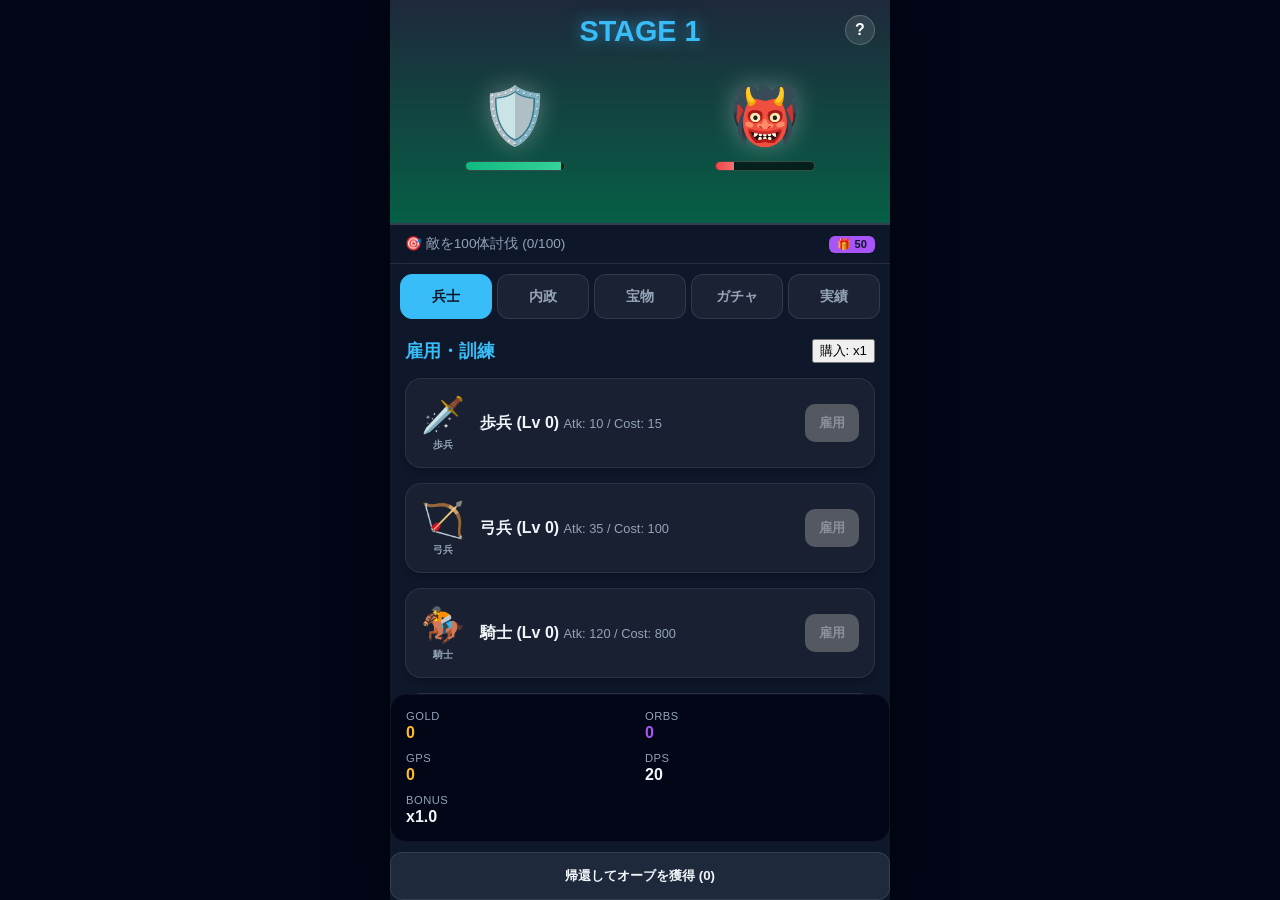
==== index.html @ 2fc781ad "Fix: 放置時の進行バグ、オーブ獲得量、ステージリセット、デイリー更新、タブ表示のバグ修正" ====
<!DOCTYPE html>
<html lang="ja">

<head>
    <meta charset="UTF-8">
    <meta name="viewport" content="width=device-width, initial-scale=1.0">
    <title>Idle Rogue Rich - プロフェッショナル・アップデート</title>
    <style>
        :root {
            --bg-color: #0f172a;
            --card-bg: #1e293b;
            --accent-primary: #38bdf8;
            --accent-secondary: #818cf8;
            --text-main: #f1f5f9;
            --text-dim: #94a3b8;
            --danger: #ef4444;
            --success: #22c55e;
            --gold: #fbbf24;
            --orb: #a855f7;
        }

        * {
            box-sizing: border-box;
            -webkit-tap-highlight-color: transparent;
        }

        body {
            font-family: 'Inter', 'Hiragino Kaku Gothic ProN', 'Meiryo', sans-serif;
            background-color: #020617;
            color: var(--text-main);
            margin: 0;
            display: flex;
            justify-content: center;
            align-items: center;
            min-height: 100vh;
            overflow: hidden;
            font-size: 16px;
            /* Base font for mobile scaling */
        }

        @media (max-width: 480px) {
            body {
                font-size: 14px;
            }

            .game-wrapper {
                height: 100dvh;
                /* dynamic viewport height for mobile */
            }

            .item-card {
                padding: 10px 8px;
            }

            .tab-btn {
                padding: 10px 5px;
            }
        }

        .game-wrapper {
            width: 100%;
            max-width: 500px;
            /* Slightly wider for better UI */
            height: 100vh;
            background-color: var(--bg-color);
            display: flex;
            flex-direction: column;
            position: relative;
            box-shadow: 0 0 50px rgba(0, 0, 0, 0.5);
        }

        /* バトルエリア */
        .battle-screen {
            flex: 0 0 25%;
            position: relative;
            background: linear-gradient(to bottom, #1e1b4b, #0f172a);
            border-bottom: 2px solid rgba(255, 255, 255, 0.1);
            overflow: hidden;
            transition: box-shadow 0.3s;
        }

        .stage-info {
            position: absolute;
            top: 15px;
            width: 100%;
            text-align: center;
            font-size: 1.8rem;
            font-weight: 800;
            color: var(--accent-primary);
            text-shadow: 0 0 15px rgba(56, 189, 248, 0.6);
            z-index: 10;
        }

        /* 購入ボタンの無効化（グレーアウト） */
        .buy-btn:disabled {
            filter: grayscale(100%);
            opacity: 0.5;
            cursor: not-allowed;
            pointer-events: none;
        }

        /* 倍速ボタン */
        .speed-controls {
            position: absolute;
            top: 70px;
            right: 15px;
            display: none;
            /* 累計50体討伐まで隠す */
            gap: 5px;
            z-index: 100;
        }

        .speed-btn {
            background: rgba(0, 0, 0, 0.6);
            border: 1px solid var(--accent-secondary);
            color: white;
            padding: 4px 8px;
            border-radius: 4px;
            font-size: 0.7rem;
            cursor: pointer;
            transition: 0.2s;
        }

        .speed-btn.active {
            background: var(--accent-secondary);
            font-weight: bold;
        }

        /* ボス演出看板 */
        .boss-banner {
            position: absolute;
            top: 50%;
            left: 50%;
            transform: translate(-50%, -50%) scale(0);
            background: linear-gradient(90deg, transparent, rgba(220, 38, 38, 0.9), transparent);
            color: white;
            width: 100%;
            text-align: center;
            padding: 20px 0;
            font-size: 2rem;
            font-weight: 900;
            z-index: 500;
            pointer-events: none;
            transition: 0.5s cubic-bezier(0.175, 0.885, 0.32, 1.275);
            text-shadow: 0 0 10px black;
        }

        .boss-banner.show {
            transform: translate(-50%, -50%) scale(1);
        }

        /* ステージダウン：控えめなヒビ演出 */
        .stage-down-crack {
            position: absolute;
            inset: 0;
            background: url('data:image/svg+xml;utf8,<svg xmlns="http://www.w3.org/2000/svg" width="100" height="100" viewBox="0 0 100 100"><path d="M0 0 L20 30 L10 50 L40 70 L30 100 M60 0 L50 40 L80 60 L70 90 L100 100" stroke="white" stroke-width="2" fill="none" opacity="0.5"/></svg>');
            pointer-events: none;
            display: none;
            opacity: 0;
            transition: 0.3s;
        }

        @keyframes shake-lite {

            0%,
            100% {
                transform: translate(0, 0);
            }

            25% {
                transform: translate(-2px, 2px);
            }

            75% {
                transform: translate(2px, -2px);
            }
        }

        .shake-screen {
            animation: shake-lite 0.2s 3;
        }

        /* 宝物フィルター */
        .artifact-filter-area {
            display: flex;
            justify-content: space-between;
            align-items: center;
            padding: 10px;
            background: rgba(0, 0, 0, 0.2);
            border-radius: 8px;
            margin-bottom: 10px;
        }

        .rarity-select {
            background: var(--card-bg);
            color: white;
            border: 1px solid rgba(255, 255, 255, 0.1);
            padding: 5px;
            font-size: 0.8rem;
            border-radius: 4px;
        }

        /* レジェンド詳細ポップアップ */
        .legend-popup {
            position: fixed;
            top: 50%;
            left: 50%;
            transform: translate(-50%, -50%);
            background: var(--card-bg);
            border: 2px solid var(--gold);
            padding: 20px;
            border-radius: 12px;
            z-index: 1000;
            display: none;
            width: 80%;
            max-width: 300px;
            box-shadow: 0 0 30px rgba(251, 191, 36, 0.3);
            text-align: center;
        }

        /* 背景：階層表現用 */
        #battle-screen {
            transition: background 1s ease;
            background-size: cover;
            background-position: center;
        }

        .bg-plains {
            background: linear-gradient(to bottom, #1e293b, #065f46);
        }

        .bg-ruins {
            background: linear-gradient(to bottom, #1e293b, #4b5563);
        }

        .bg-boss {
            background: linear-gradient(to bottom, #450a0a, #000000) !important;
            animation: red-pulse 4s infinite;
        }

        @keyframes red-pulse {

            0%,
            100% {
                opacity: 0.9;
            }

            50% {
                opacity: 1;
            }
        }

        /* Stage Down エフェクト */
        .stage-down-overlay {
            position: absolute;
            inset: 0;
            display: none;
            justify-content: center;
            align-items: center;
            z-index: 50;
            pointer-events: none;
            background: radial-gradient(circle, transparent 40%, rgba(239, 68, 68, 0.4) 100%);
        }

        .stage-down-text {
            color: #ff4444;
            font-size: 3rem;
            font-weight: 900;
            text-shadow: 0 0 20px black;
            animation: warningShake 0.5s infinite;
        }

        @keyframes warningShake {

            0%,
            100% {
                transform: scale(1);
            }

            50% {
                transform: scale(1.1);
            }
        }

        .edge-flash-red {
            animation: redFlash 0.5s 3;
        }

        @keyframes redFlash {

            0%,
            100% {
                box-shadow: inset 0 0 0px var(--danger);
            }

            50% {
                box-shadow: inset 0 0 40px var(--danger);
            }
        }

        .units-container {
            height: 100%;
            display: flex;
            justify-content: space-around;
            align-items: center;
            padding-top: 30px;
        }

        .entity {
            display: flex;
            flex-direction: column;
            align-items: center;
            gap: 12px;
            position: relative;
        }

        .avatar {
            font-size: 3.5rem;
            filter: drop-shadow(0 0 12px rgba(255, 255, 255, 0.3));
        }

        .hp-container {
            width: 100px;
            height: 10px;
            background: rgba(0, 0, 0, 0.6);
            border-radius: 5px;
            overflow: hidden;
            border: 1px solid rgba(255, 255, 255, 0.2);
        }

        .hp-fill {
            height: 100%;
            width: 100%;
            transition: width 0.2s ease-out;
        }

        .hp-ally {
            background: linear-gradient(90deg, #10b981, #34d399);
        }

        .hp-enemy {
            background: linear-gradient(90deg, #ef4444, #f87171);
        }

        /* 管理エリア */
        .management-area {
            flex: 1;
            display: flex;
            flex-direction: column;
            background: var(--bg-color);
            padding: 0;
            /* Remove padding to allow mission-bar to touch edges */
            overflow: hidden;
        }

        /* 固定実績バーの余白調整 */
        .tabs {
            display: flex;
            gap: 5px;
            margin: 10px;
            /* Bring back margin since management-area padding is 0 */
        }

        .tab-btn {
            flex: 1;
            padding: 12px 5px;
            background: rgba(255, 255, 255, 0.05);
            border: 1px solid rgba(255, 255, 255, 0.1);
            color: var(--text-dim);
            border-radius: 12px;
            cursor: pointer;
            font-size: 0.9rem;
            font-weight: bold;
            transition: 0.2s;
        }

        .tab-btn.active {
            background: var(--accent-primary);
            color: var(--bg-color);
            border-color: var(--accent-primary);
        }

        .tab-content {
            display: none;
            flex: 1;
            min-height: 0;
            /* flexbox子要素のスクロール有効化に必須 */
            overflow-y: auto;
            padding: 10px 15px;
            -webkit-overflow-scrolling: touch;
            scrollbar-width: thin;
            scrollbar-color: var(--accent-primary) transparent;
        }

        .tab-content::-webkit-scrollbar {
            width: 4px;
        }

        .tab-content::-webkit-scrollbar-thumb {
            background: var(--accent-primary);
            border-radius: 10px;
        }

        .tab-content.active {
            display: flex;
            flex-direction: column;
        }

        /* === デイリー実績タブ用スタイル === */
        .daily-mission-card {
            background: rgba(255, 255, 255, 0.04);
            border: 1px solid rgba(255, 255, 255, 0.08);
            border-radius: 16px;
            padding: 15px;
            margin-bottom: 12px;
            transition: 0.2s;
        }

        .daily-mission-card.completed {
            border-color: rgba(34, 197, 94, 0.4);
            background: rgba(34, 197, 94, 0.08);
        }

        .daily-mission-card.claimed {
            opacity: 0.5;
            border-color: rgba(255, 255, 255, 0.05);
        }

        .daily-mission-header {
            display: flex;
            justify-content: space-between;
            align-items: center;
            margin-bottom: 10px;
        }

        .daily-mission-title {
            font-weight: bold;
            font-size: 0.95rem;
        }

        .daily-mission-reward {
            color: var(--orb);
            font-size: 0.8rem;
            font-weight: bold;
        }

        .daily-progress-bar {
            height: 10px;
            background: rgba(255, 255, 255, 0.08);
            border-radius: 5px;
            overflow: hidden;
            margin-bottom: 6px;
        }

        .daily-progress-fill {
            height: 100%;
            background: linear-gradient(90deg, var(--accent-primary), var(--accent-secondary));
            border-radius: 5px;
            transition: width 0.5s ease;
        }

        .daily-mission-card.completed .daily-progress-fill {
            background: linear-gradient(90deg, var(--success), #4ade80);
        }

        .daily-progress-text {
            font-size: 0.75rem;
            color: var(--text-dim);
            text-align: right;
            margin-bottom: 8px;
        }

        .claim-btn {
            width: 100%;
            padding: 10px;
            border: none;
            border-radius: 10px;
            font-weight: bold;
            cursor: pointer;
            transition: 0.2s;
            font-size: 0.9rem;
        }

        .claim-btn.available {
            background: linear-gradient(to right, var(--success), #4ade80);
            color: var(--bg-color);
            box-shadow: 0 4px 15px rgba(34, 197, 94, 0.3);
        }

        .claim-btn.available:active {
            transform: scale(0.96);
        }

        .claim-btn.locked {
            background: rgba(255, 255, 255, 0.05);
            color: var(--text-dim);
            cursor: not-allowed;
        }

        .claim-btn.claimed-btn {
            background: rgba(255, 255, 255, 0.05);
            color: var(--text-dim);
            cursor: default;
        }

        .daily-reset-info {
            text-align: center;
            font-size: 0.75rem;
            color: var(--text-dim);
            margin-bottom: 15px;
            padding: 8px;
            background: rgba(0, 0, 0, 0.2);
            border-radius: 8px;
        }

        /* ショップ・実績 */
        .shop-header {
            display: flex;
            justify-content: space-between;
            align-items: center;
            margin-bottom: 15px;
        }

        .shop-title {
            color: var(--accent-primary);
            font-weight: 800;
            font-size: 1.1rem;
        }

        .item-card {
            background: var(--card-bg);
            border-radius: 16px;
            padding: 12px;
            margin-bottom: 10px;
            display: flex;
            align-items: center;
            gap: 12px;
            border: 1px solid rgba(255, 255, 255, 0.05);
            box-shadow: 0 4px 6px rgba(0, 0, 0, 0.2);
        }

        .item-icon-wrapper {
            display: flex;
            flex-direction: column;
            align-items: center;
            gap: 2px;
        }

        .unit-label {
            font-size: 0.65rem;
            color: var(--text-dim);
            font-weight: bold;
        }

        .item-icon {
            font-size: 2.2rem;
        }

        .item-info {
            flex: 1;
        }

        .item-name {
            font-weight: bold;
            color: var(--text-main);
            font-size: 1rem;
        }

        .item-desc {
            font-size: 0.8rem;
            color: var(--text-dim);
        }

        .buy-btn {
            padding: 10px 14px;
            background: var(--accent-secondary);
            border-radius: 10px;
            color: white;
            font-weight: 800;
            border: none;
            cursor: pointer;
        }

        /* ポップアップ演出 */
        .atk-up-pop {
            position: absolute;
            color: #fbbf24;
            font-weight: 900;
            font-size: 1.4rem;
            pointer-events: none;
            animation: atkPop 0.6s ease-out forwards;
            z-index: 200;
            text-shadow: 0 0 10px rgba(0, 0, 0, 0.8);
        }

        @keyframes atkPop {
            0% {
                transform: scale(0.5);
                opacity: 0;
            }

            30% {
                transform: scale(1.2);
                opacity: 1;
            }

            100% {
                transform: translateY(-40px) scale(1);
                opacity: 0;
            }
        }

        /* Legacy mission-area styles removed */

        /* ヘルプボタン */
        .help-btn {
            position: absolute;
            top: 15px;
            right: 15px;
            width: 30px;
            height: 30px;
            background: rgba(255, 255, 255, 0.1);
            border: 1px solid rgba(255, 255, 255, 0.2);
            border-radius: 50%;
            color: white;
            display: flex;
            justify-content: center;
            align-items: center;
            cursor: pointer;
            z-index: 100;
            font-weight: bold;
        }

        /* モーダル共通 */
        .modal {
            position: fixed;
            inset: 0;
            background: rgba(0, 0, 0, 0.9);
            z-index: 3000;
            display: none;
            justify-content: center;
            align-items: center;
            padding: 20px;
        }

        .modal-content {
            background: var(--card-bg);
            border-radius: 20px;
            padding: 25px;
            width: 100%;
            max-width: 400px;
            max-height: 80vh;
            overflow-y: auto;
            position: relative;
        }

        .close-modal {
            position: absolute;
            top: 15px;
            right: 15px;
            font-size: 1.5rem;
            cursor: pointer;
        }

        .help-content h3 {
            color: var(--accent-primary);
            border-bottom: 1px solid #334155;
            padding-bottom: 5px;
        }

        .help-content p {
            font-size: 0.85rem;
            line-height: 1.5;
            color: var(--text-dim);
        }

        /* アーティファクト詳細（ガチャ用） */
        .gacha-item-detail {
            font-size: 0.8rem;
            margin-top: 5px;
            color: var(--accent-secondary);
        }

        /* アニメーション：ヒット演出 */
        @keyframes flash {

            0%,
            100% {
                filter: brightness(1);
            }

            50% {
                filter: brightness(3) contrast(1.5);
            }
        }

        .damage-popup {
            position: absolute;
            font-weight: 900;
            font-size: 1.5rem;
            pointer-events: none;
            animation: floatUp 0.8s forwards;
            z-index: 100;
            text-shadow: 2px 2px 0px rgba(0, 0, 0, 1);
        }

        @keyframes floatUp {
            0% {
                transform: translateY(0);
                opacity: 1;
            }

            100% {
                transform: translateY(-60px);
                opacity: 0;
            }
        }

        .footer-stats {
            background: #020617;
            padding: 12px;
            border-radius: 16px;
            display: grid;
            grid-template-columns: 1fr 1fr;
            gap: 8px;
            margin-top: auto;
            border: 1px solid rgba(255, 255, 255, 0.05);
        }

        .stat-val {
            font-size: 1.1rem;
        }

        /* アーティファクト */
        .artifact-grid {
            display: grid;
            grid-template-columns: repeat(4, 1fr);
            gap: 12px;
            padding: 5px;
        }

        .artifact-slot {
            aspect-ratio: 1;
            background: rgba(0, 0, 0, 0.3);
            border-radius: 12px;
            display: flex;
            justify-content: center;
            align-items: center;
            font-size: 1.5rem;
            border: 2px solid transparent;
            opacity: 0.3;
            transition: all 0.3s;
            cursor: help;
        }

        .artifact-slot.owned {
            opacity: 1;
            background: rgba(255, 255, 255, 0.05);
        }

        /* ガチャUI */
        .gacha-container {
            padding: 20px;
            text-align: center;
            background: rgba(0, 0, 0, 0.2);
            border-radius: 20px;
            border: 1px dashed rgba(168, 85, 247, 0.4);
        }

        .gacha-banner {
            font-size: 1.5rem;
            font-weight: bold;
            margin-bottom: 15px;
            background: linear-gradient(45deg, #a855f7, #38bdf8);
            -webkit-background-clip: text;
            -webkit-text-fill-color: transparent;
        }

        .gacha-btn {
            width: 100%;
            padding: 18px;
            background: linear-gradient(to right, #6366f1, #a855f7);
            color: white;
            border: none;
            border-radius: 14px;
            font-weight: bold;
            font-size: 1.1rem;
            cursor: pointer;
            box-shadow: 0 4px 15px rgba(168, 85, 247, 0.4);
            transition: all 0.2s;
        }

        .gacha-btn:active {
            transform: scale(0.96);
        }

        .gacha-owned {
            margin-top: 25px;
            display: grid;
            grid-template-columns: repeat(2, 1fr);
            gap: 12px;
        }

        .gacha-item {
            background: rgba(255, 255, 255, 0.05);
            padding: 10px;
            border-radius: 10px;
            font-size: 0.8rem;
            display: flex;
            align-items: center;
            gap: 10px;
        }

        /* 統計エリア */
        .footer-stats {
            background: #020617;
            padding: 15px;
            border-radius: 16px;
            display: grid;
            grid-template-columns: 1fr 1fr;
            gap: 10px;
            margin-top: auto;
        }

        .stat-box {
            display: flex;
            flex-direction: column;
            gap: 2px;
        }

        .stat-lbl {
            font-size: 0.7rem;
            color: var(--text-dim);
            text-transform: uppercase;
            letter-spacing: 0.5px;
        }

        .stat-val {
            font-size: 1rem;
            font-weight: bold;
            font-variant-numeric: tabular-nums;
        }

        .color-gold {
            color: var(--gold);
        }

        .color-orb {
            color: var(--orb);
        }

        .return-btn {
            width: 100%;
            padding: 14px;
            background: #1e293b;
            color: var(--text-main);
            border: 1px solid rgba(255, 255, 255, 0.1);
            border-radius: 12px;
            margin-top: 10px;
            font-weight: bold;
            cursor: pointer;
            transition: all 0.2s;
        }

        .return-btn:hover:not(:disabled) {
            background: #334155;
            border-color: var(--accent-primary);
        }

        /* オーバーレイ */
        .overlay {
            position: fixed;
            top: 0;
            left: 0;
            width: 100%;
            height: 100%;
            background: rgba(0, 0, 0, 0.85);
            backdrop-filter: blur(10px);
            z-index: 1000;
            display: none;
            justify-content: center;
            align-items: center;
        }

        .result-card {
            width: 90%;
            max-width: 400px;
            background: var(--card-bg);
            border: 1px solid rgba(255, 255, 255, 0.1);
            border-radius: 28px;
            padding: 25px;
            text-align: center;
            box-shadow: 0 25px 50px -12px rgba(0, 0, 0, 0.5);
            max-height: 90vh;
            display: flex;
            flex-direction: column;
        }

        /* --- 新規UIスタイル --- */
        .mission-bar {
            background: rgba(15, 23, 42, 0.85);
            border-bottom: 1px solid rgba(255, 255, 255, 0.1);
            padding: 10px 15px;
            display: flex;
            justify-content: space-between;
            align-items: center;
            cursor: pointer;
            transition: 0.2s;
            position: sticky;
            top: 0;
            z-index: 10;
            backdrop-filter: blur(8px);
        }

        .mission-bar:hover {
            background: rgba(30, 41, 59, 0.95);
        }

        .mission-summary-text {
            font-size: 0.85rem;
            color: var(--text-dim);
            white-space: nowrap;
            overflow: hidden;
            text-overflow: ellipsis;
            max-width: 70%;
        }

        .mission-reward-badge {
            background: var(--orb);
            color: var(--bg-color);
            font-size: 0.7rem;
            font-weight: bold;
            padding: 2px 8px;
            border-radius: 6px;
            display: flex;
            align-items: center;
            gap: 4px;
        }

        .mission-modal {
            display: none;
            position: fixed;
            top: 0;
            left: 0;
            width: 100%;
            height: 100%;
            background: rgba(0, 0, 0, 0.85);
            z-index: 2000;
            justify-content: center;
            align-items: center;
            padding: 20px;
        }

        .mission-modal-content {
            background: var(--card-bg);
            border: 1px solid rgba(255, 255, 255, 0.1);
            width: 100%;
            max-width: 420px;
            border-radius: 20px;
            padding: 25px;
            max-height: 80vh;
            overflow-y: auto;
            box-shadow: 0 15px 40px rgba(0, 0, 0, 0.6);
        }

        .mission-item {
            background: rgba(255, 255, 255, 0.03);
            border: 1px solid rgba(255, 255, 255, 0.05);
            border-radius: 12px;
            padding: 15px;
            margin-bottom: 12px;
            display: flex;
            flex-direction: column;
            gap: 10px;
        }

        .mission-item.done {
            border-color: rgba(34, 197, 94, 0.3);
            background: rgba(34, 197, 94, 0.08);
        }

        .mission-info-top {
            display: flex;
            justify-content: space-between;
            align-items: center;
        }

        .mission-progress-container {
            height: 8px;
            background: rgba(255, 255, 255, 0.08);
            border-radius: 4px;
            overflow: hidden;
        }

        .mission-progress-fill {
            height: 100%;
            background: var(--accent-primary);
            width: 0%;
            transition: width 0.5s ease;
        }

        .mission-item.done .mission-progress-fill {
            background: var(--accent-secondary);
        }

        /* カード型UIの統一 */
        .item-card {
            background: rgba(255, 255, 255, 0.04);
            border: 1px solid rgba(255, 255, 255, 0.08);
            border-radius: 16px;
            padding: 15px;
            margin-bottom: 15px;
            display: flex;
            align-items: center;
            gap: 15px;
            position: relative;
            overflow: hidden;
            transition: 0.2s;
        }

        .item-card:hover {
            border-color: rgba(255, 255, 255, 0.15);
            background: rgba(255, 255, 255, 0.06);
        }

        .quest-progress-bg {
            position: absolute;
            bottom: 0;
            left: 0;
            width: 100%;
            height: 3px;
            background: rgba(255, 255, 255, 0.05);
        }

        .quest-progress-fill {
            height: 100%;
            background: var(--accent-secondary);
            width: 0%;
            transition: width 0.1s linear;
        }

        .gps-increase {
            color: var(--accent-secondary);
            font-size: 0.75rem;
            font-weight: bold;
            margin-left: 5px;
            animation: bounce-s 1.2s infinite;
        }

        @keyframes bounce-s {

            0%,
            100% {
                transform: translateY(0);
            }

            50% {
                transform: translateY(-3px);
            }
        }

        /* ガチャリニューアル */
        .gacha-layout {
            display: flex;
            flex-direction: column;
            height: 100%;
        }

        .gacha-top {
            flex: 1;
            padding: 20px;
            text-align: center;
            background: linear-gradient(to bottom, rgba(59, 130, 246, 0.1), transparent);
            display: flex;
            flex-direction: column;
            justify-content: center;
            align-items: center;
        }

        .gacha-banner-v2 {
            font-size: 1.4rem;
            font-weight: bold;
            color: var(--orb);
            margin-bottom: 15px;
        }

        .gacha-bottom {
            background: rgba(0, 0, 0, 0.2);
            padding: 25px;
            border-top: 1px solid rgba(255, 255, 255, 0.05);
        }

        .gacha-btn-v2 {
            width: 100%;
            padding: 18px;
            margin-bottom: 12px;
            font-size: 1.1rem;
            font-weight: bold;
            border-radius: 12px;
            cursor: pointer;
            transition: 0.3s;
            border: none;
        }

        .gacha-btn-1 {
            background: rgba(255, 255, 255, 0.1);
            color: var(--text-main);
            border: 1px solid rgba(255, 255, 255, 0.1);
        }

        .gacha-btn-10 {
            background: linear-gradient(to right, #f59e0b, #ef4444);
            color: white;
            box-shadow: 0 4px 15px rgba(239, 68, 68, 0.3);
        }

        .gacha-btn-v2:disabled {
            opacity: 0.5;
            filter: grayscale(1);
        }

        /* 宝物リストのスクロール化とグリッド調整 */
        .res-art-container {
            background: rgba(0, 0, 0, 0.2);
            border-radius: 12px;
            padding: 15px;
            margin-bottom: 20px;
            overflow: hidden;
            display: flex;
            flex-direction: column;
        }

        #res-art-list {
            display: grid;
            grid-template-columns: repeat(5, 1fr);
            gap: 12px;
            max-height: 40vh;
            overflow-y: auto;
            padding: 5px;
            /* カスタムスクロールバー */
            scrollbar-width: thin;
            scrollbar-color: var(--accent-primary) transparent;
        }

        #res-art-list::-webkit-scrollbar {
            width: 4px;
        }

        #res-art-list::-webkit-scrollbar-thumb {
            background: var(--accent-primary);
            border-radius: 10px;
        }

        @media (max-width: 480px) {
            #res-art-list {
                grid-template-columns: repeat(4, 1fr);
                gap: 8px;
            }
        }

        /* レアリティ別スロット演出 */
        .res-art-slot {
            aspect-ratio: 1;
            background: rgba(15, 23, 42, 0.5);
            border: 1px solid rgba(255, 255, 255, 0.1);
            border-radius: 8px;
            display: flex;
            justify-content: center;
            align-items: center;
            position: relative;
            transition: 0.3s;
        }

        .rarity-n {
            border-color: #94a3b8;
        }

        .rarity-r {
            border-color: #22c55e;
            background: rgba(34, 197, 94, 0.1);
        }

        .rarity-hr {
            border-color: #3b82f6;
            background: rgba(59, 130, 246, 0.1);
        }

        .rarity-sr {
            border-color: #a855f7;
            background: rgba(168, 85, 247, 0.1);
        }

        .rarity-l {
            border-color: #fbbf24;
            background: rgba(251, 191, 36, 0.15);
            box-shadow: 0 0 10px rgba(251, 191, 36, 0.3);
            animation: legend-glow 2s infinite;
        }

        @keyframes legend-glow {

            0%,
            100% {
                box-shadow: 0 0 5px rgba(251, 191, 36, 0.3);
            }

            50% {
                box-shadow: 0 0 15px rgba(251, 191, 36, 0.6);
            }
        }

        /* ツールチップ */
        .tooltip {
            position: fixed;
            background: rgba(15, 23, 42, 0.98);
            border: 1px solid var(--accent-primary);
            color: white;
            padding: 12px 18px;
            border-radius: 10px;
            font-size: 0.85rem;
            z-index: 2000;
            pointer-events: none;
            display: none;
            box-shadow: 0 10px 30px rgba(0, 0, 0, 0.6);
        }

        .death-flash {
            animation: deathFlash 0.3s ease-out;
        }

        @keyframes deathFlash {
            0% {
                filter: brightness(1);
            }

            50% {
                filter: brightness(10) contrast(2) hue-rotate(90deg);
            }

            100% {
                filter: brightness(1);
            }
        }

        .art-multi {
            position: absolute;
            bottom: -2px;
            right: -2px;
            background: rgba(0, 0, 0, 0.8);
            color: var(--gold);
            font-size: 0.6rem;
            padding: 1px 3px;
            border-radius: 3px;
            border: 1px solid var(--gold);
            font-weight: bold;
            pointer-events: none;
        }
    </style>
</head>

<body>

    <div class="game-wrapper" id="game-wrapper">
        <div class="help-btn" onclick="openHelp()">?</div>

        <div class="battle-screen" id="battle-screen">
            <div id="stage-down-overlay" class="stage-down-overlay">
                <div class="stage-down-text">⚠ Stage Down ⚠</div>
            </div>
            <div id="stage-down-crack" class="stage-down-crack"></div>
            <div id="boss-banner" class="boss-banner">BOSS STAGE</div>

            <div class="speed-controls" id="speed-controls">
                <button class="speed-btn active" onclick="setSpeed(1)">x1</button>
                <button class="speed-btn" id="speed-x2" onclick="setSpeed(2)">x2</button>
                <button class="speed-btn" id="speed-x3" onclick="setSpeed(3)">x3</button>
            </div>

            <div class="stage-info" id="stage-info-display">STAGE <span id="stage-num">1</span></div>
            <div class="units-container">
                <div class="entity walking" id="ally-entity">
                    <div class="avatar">🛡️</div>
                    <div class="hp-container">
                        <div id="ally-hp-bar" class="hp-fill hp-ally"></div>
                    </div>
                </div>
                <div class="entity" id="enemy-entity">
                    <div class="avatar" id="enemy-avatar">👹</div>
                    <div class="hp-container">
                        <div id="enemy-hp-bar" class="hp-fill hp-enemy"></div>
                    </div>
                </div>
            </div>
        </div>

        <div class="management-area">
            <!-- 新しい固定実績バー -->
            <div class="mission-bar" onclick="openMissions()">
                <div class="mission-summary-text" id="mission-summary-text">
                    🎯 ターゲット: 敵を100体討伐 (0/100)
                </div>
                <div class="mission-reward-badge">
                    <span>🎁</span> <span id="mission-reward-val">50</span>
                </div>
            </div>

            <div class="tabs">
                <button class="tab-btn active" onclick="showTab('units')">兵士</button>
                <button class="tab-btn" onclick="showTab('quests')">内政</button>
                <button class="tab-btn" onclick="showTab('artifacts')">宝物</button>
                <button class="tab-btn" onclick="showTab('gacha')">ガチャ</button>
                <button class="tab-btn" onclick="showTab('daily')">実績</button>
            </div>

            <div id="units-tab" class="tab-content active">
                <div class="shop-header">
                    <span class="shop-title">雇用・訓練</span>
                    <button class="toggle-btn" id="buy-mode-btn" onclick="toggleBuyMode()">購入: x1</button>
                </div>
                <div id="unit-list"></div>
            </div>

            <div id="quests-tab" class="tab-content">
                <div class="shop-header">
                    <span class="shop-title">内政・クエスト</span>
                </div>
                <p style="font-size: 0.75rem; color: var(--text-dim); margin-bottom: 10px;">
                    クエストを強化することで、戦闘中も自動的にゴールドが生産されます (GPS)。
                </p>
                <div id="quest-list"></div>
            </div>

            <div id="artifacts-tab" class="tab-content">
                <div class="artifact-filter-area">
                    <span style="font-size:0.8rem;">📦 宝物コレクション</span>
                    <select class="rarity-select" id="rarity-filter" onchange="filterArtifacts()">
                        <option value="ALL">すべて</option>
                        <option value="L">LEGEND</option>
                        <option value="SR">SUPER RARE</option>
                        <option value="HR">HYPER RARE</option>
                        <option value="R">RARE</option>
                        <option value="N">NORMAL</option>
                    </select>
                </div>
                <div class="artifact-grid" id="artifact-list">
                    <!-- JSで動的に追加 -->
                </div>
            </div>

            <div id="gacha-tab" class="tab-content">
                <div class="gacha-layout">
                    <div class="gacha-top">
                        <div class="gacha-banner-v2">🌌 神域の宝物典</div>
                        <div style="font-size: 0.8rem; color: var(--text-dim); max-width: 280px; margin: 0 auto;">
                            古の神々が遺した秘宝の数々。<br>
                            オーブを捧げることで、持ち主の魂を恒久的に強化する力の一部を得ることができます。
                        </div>
                        <div style="margin-top:20px; font-size:0.75rem; color:var(--accent-primary);">
                            R以上 30% / HR以上 10% / L 0.5%
                        </div>
                    </div>
                    <div class="gacha-bottom">
                        <button class="gacha-btn-v2 gacha-btn-1" onclick="pullGacha()">
                            1回引く (100 Orbs)
                        </button>
                        <button class="gacha-btn-v2 gacha-btn-10" onclick="pullGacha10()">
                            10回引く (1000 Orbs)
                        </button>
                    </div>
                    <div style="margin-top:15px;">
                        <div style="font-size:0.85rem; color:var(--text-dim); margin-bottom:10px; padding:0 20px;">📦
                            所持アイテム</div>
                        <div class="gacha-owned" id="gacha-owned-list"></div>
                    </div>
                </div>
            </div>

            <!-- ===== 実績（デイリー）タブ ===== -->
            <div id="daily-tab" class="tab-content">
                <div class="shop-header">
                    <span class="shop-title">🏆 デイリー実績</span>
                </div>
                <div class="daily-reset-info" id="daily-reset-timer">次のリセットまで: --:--:--</div>
                <div id="daily-mission-list"></div>
            </div>

            <div class="footer-stats">
                <div class="stat-box">
                    <span class="stat-lbl">Gold</span>
                    <span id="gold-val" class="stat-val color-gold">0</span>
                </div>
                <div class="stat-box">
                    <span class="stat-lbl">Orbs</span>
                    <span id="orb-val" class="stat-val color-orb">0</span>
                </div>
                <div class="stat-box">
                    <span class="stat-lbl">GPS</span>
                    <span id="gps-val" class="stat-val color-gold">0</span>
                </div>
                <div class="stat-box">
                    <span class="stat-lbl">DPS</span>
                    <span id="dps-val" class="stat-val">0</span>
                </div>
                <div class="stat-box">
                    <span class="stat-lbl">Bonus</span>
                    <span id="multi-val" class="stat-val">x1.0</span>
                </div>
            </div>

            <button class="return-btn" id="return-btn" onclick="handleReturn()">
                帰還してオーブを獲得 (<span id="pending-orbs">0</span>)
            </button>
        </div>

        <!-- レジェンド詳細ポップアップ -->
        <div id="legend-detail" class="legend-popup" onclick="this.style.display='none'">
            <div id="legend-detail-content"></div>
            <button class="buy-btn" style="margin-top:15px; width:100%;">閉じる</button>
        </div>

        <!-- 実績詳細モーダル -->
        <div id="mission-modal" class="mission-modal" onclick="event.target === this && closeMissions()">
            <div class="mission-modal-content" onclick="event.stopPropagation()">
                <h2 style="margin-top:0; display:flex; justify-content:space-between; align-items:center;">
                    🎯 ステージ実績
                    <span style="font-size:1rem; color:var(--text-dim); cursor:pointer;"
                        onclick="closeMissions()">✕</span>
                </h2>
                <div id="mission-list-full"></div>
            </div>
        </div>

        <div id="result-overlay" class="overlay">
            <div class="result-card">
                <h2 style="color:var(--accent-primary); margin-top:0;" id="res-title">帰還達成</h2>
                <div id="res-stats-area" style="margin: 25px 0; text-align: left; font-size: 1.1rem;">
                    <div style="display:flex; justify-content:space-between; margin-bottom:10px;">到達ステージ: <span
                            id="res-stage">1</span></div>
                    <div style="display:flex; justify-content:space-between; color:var(--orb); font-weight:bold;">獲得オーブ:
                        <span id="res-orbs">0</span>
                    </div>
                </div>
                <div class="res-art-container">
                    <div style="font-size:0.8rem; color:var(--text-dim); margin-bottom:10px;">獲得した宝物</div>
                    <div id="res-art-list"></div>
                </div>
                <button class="gacha-btn" onclick="closeResult()"
                    style="background:var(--accent-primary); color:var(--bg-color);">次元を越える</button>
            </div>
        </div>

        <!-- ヘルプモーダル -->
        <div id="help-modal" class="modal" onclick="closeHelp()">
            <div class="modal-content" onclick="event.stopPropagation()">
                <span class="close-modal" onclick="closeHelp()">&times;</span>
                <div class="help-content">
                    <h3>遊び方</h3>
                    <p><b>1. 兵士を雇おう:</b> 獲得したゴールドで兵士を雇用し、DPSを上げてください。</p>
                    <p><b>2. ステージを進もう:</b> 敵を倒すと自動的に次のステージへ進みます。10ステージごとにボスが出現します。</p>
                    <p><b>3. 帰還して強化:</b> 限界を感じたら「帰還」しましょう。ステージ数に応じたオーブを獲得し、アーティファクトで永久強化できます。</p>
                    <p><b>4. ガチャで秘宝入手:</b> オーブを使い、強力な特殊能力を持つアーティファクトを引き当てましょう。</p>
                    <p><b>5. レア敵出現:</b> 低確率で大量のゴールドを落とすレア敵が出現します！</p>
                </div>
            </div>
        </div>

        <div id="custom-tooltip" class="tooltip"></div>
    </div>

    <script>
        // --- 設定・定数 ---
        const UNIT_TYPES = [
            { id: 'infantry', name: '歩兵', icon: '🗡️', baseAtk: 10, baseCost: 15, unlockAt: 0 },
            { id: 'archer', name: '弓兵', icon: '🏹', baseAtk: 35, baseCost: 100, unlockAt: 0 },
            { id: 'knight', name: '騎士', icon: '🏇', baseAtk: 120, baseCost: 800, unlockAt: 0 },
            { id: 'samurai', name: '侍', icon: '👘', baseAtk: 500, baseCost: 5000, unlockAt: 0 },
            { id: 'warrior', name: 'ビッグウォーリア', icon: '🛡️', baseAtk: 2500, baseCost: 50000, unlockAt: 100 },
            { id: 'golem', name: 'ゴーレム', icon: '🗿', baseAtk: 12000, baseCost: 500000, unlockAt: 200 },
            { id: 'dragon', name: 'ドラゴンライダー', icon: '🐉', baseAtk: 75000, baseCost: 8000000, unlockAt: 300 }
        ];

        const RARITIES = {
            L: { name: 'LEGEND', color: '#fbbf24', chance: 0.005 },
            SR: { name: 'SUPER RARE', color: '#a855f7', chance: 0.025 },
            HR: { name: 'HYPER RARE', color: '#3b82f6', chance: 0.07 },
            R: { name: 'RARE', color: '#22c55e', chance: 0.20 },
            N: { name: 'NORMAL', color: '#94a3b8', chance: 0.70 }
        };

        // スキルIDを日本語名に変換する辞書
        const EFFECT_TEXT = {
            'atk_add': '全攻撃力UP',
            'atk_multi': '攻撃速度UP',
            'gold_multi': '獲得ゴールドUP',
            'hp_multi': '最大HP・防御UP',
            'area_damage': '確率で範囲ダメージを与える',
            'holy_regen': '聖なる光でHPが持続回復する',
            'curse_atk': 'HPを削り、攻撃力を極限まで高める',
            'crit_up': '致命的な一撃が出る確率が上昇',
            'pierce_shot': '敵の装甲を貫通してダメージを与える',
            'cheat_death': '死の淵から一度だけ蘇る',
            'reflect_dmg': '受けたダメージの一部を敵に反射する',
            'slow_move': '防御を極めるが、行動がわずかに鈍る',
            'resist_all': 'あらゆる状態異常やデバフを無効化する',
            'absorb_atk': '敵の攻撃を吸収し、自らの力に変える',
            'lucky_drop': '敵がレアアイテムを落としやすくなる',
            'extra_coin': '敵を倒した際、追加でコインを獲得する',
            'pain_coin': 'ダメージを受けるたび、わずかにゴールドを得る',
            'greed_aura': '強欲のオーラを纏い、全収入を増幅させる',
            'boss_rich': 'ボス討伐時の報酬が大幅に増加する',
            'evasion_up': '敵の攻撃を華麗に回避する確率が上昇',
            'double_tap': '一撃で二度のダメージを与える',
            'time_stop': '確率で敵の時間を一時的に停止させる',
            'no_delay': '攻撃の間隔が限界まで短縮される',
            'instant_action': '行動のリキャスタイムが消失する',
            'divine_shred': '神の加護により、ステージが進むほど強くなる',
            'instant_kill': '低確率で敵を一撃のもとに屠る'
        };

        const ARTIFACT_DATA = [
            // --- [武器系：全攻撃力アップ] ---
            { id: 'wood_stick', rarity: 'N', name: '木の棒', icon: '🦯', effect: 'atk_add', value: 0.05 },
            { id: 'bronze_dagger', rarity: 'N', name: '銅の短剣', icon: '🔪', effect: 'atk_add', value: 0.10 },
            { id: 'hunter_bow', rarity: 'N', name: '狩人の弓', icon: '🏹', effect: 'atk_add', value: 0.15 },
            { id: 'apprentice_staff', rarity: 'N', name: '見習いの杖', icon: '🪄', effect: 'atk_add', value: 0.15 },
            { id: 'stone_axe', rarity: 'N', name: '石の斧', icon: '🪓', effect: 'atk_add', value: 0.20 },
            { id: 'steel_sword', rarity: 'R', name: '鋼の長剣', icon: '⚔️', effect: 'atk_add', value: 0.35 },
            { id: 'knight_spear', rarity: 'R', name: '騎士の槍', icon: '🔱', effect: 'atk_add', value: 0.40 },
            { id: 'battle_axe', rarity: 'R', name: 'バトルアックス', icon: '🪓', effect: 'atk_add', value: 0.45 },
            { id: 'mage_staff', rarity: 'R', name: '魔道士の杖', icon: '🔮', effect: 'atk_add', value: 0.45 },
            { id: 'cross_bow', rarity: 'R', name: 'クロスボウ', icon: '🏹', effect: 'atk_add', value: 0.50 },
            { id: 'platinum_sword', rarity: 'HR', name: 'プラチナソード', icon: '🗡️', effect: 'atk_add', value: 0.60 },
            { id: 'guren_staff', rarity: 'HR', name: '紅蓮の杖', icon: '🔥', effect: 'atk_add', value: 0.65 },
            { id: 'berserker_axe', rarity: 'HR', name: '狂戦士の斧', icon: '🪓', effect: 'atk_add', value: 0.70 },
            { id: 'sniper_bow', rarity: 'HR', name: 'スナイパーボウ', icon: '🎯', effect: 'atk_add', value: 0.75 },
            { id: 'dragon_spear', rarity: 'HR', name: '竜骨の槍', icon: '🐉', effect: 'atk_add', value: 0.80 },
            { id: 'oric_sword', rarity: 'SR', name: 'オリハルコンの剣', icon: '✨', effect: 'atk_add', value: 0.85 },
            { id: 'holy_spear', rarity: 'SR', name: '聖騎士の槍', icon: '🔱', effect: 'atk_add', value: 0.90 },
            { id: 'stardust_staff', rarity: 'SR', name: '星屑の杖', icon: '🌟', effect: 'atk_add', value: 0.90 },
            { id: 'giant_axe', rarity: 'SR', name: '巨人の斧', icon: '🔨', effect: 'atk_add', value: 0.95 },
            { id: 'angel_bow', rarity: 'SR', name: '天使の弓', icon: '👼', effect: 'atk_add', value: 1.00 },
            { id: 'excalibur', rarity: 'L', name: '聖剣エクスカリバー', icon: '⚔️', effect: 'atk_add', value: 4.00, special: 'holy_regen' },
            { id: 'muramasa', rarity: 'L', name: '妖刀村正', icon: '🔪', effect: 'atk_add', value: 4.50, special: 'curse_atk' },
            { id: 'sun_staff', rarity: 'L', name: '太陽の杖', icon: '☀️', effect: 'atk_add', value: 3.50, special: 'area_damage' },
            { id: 'destruct_axe', rarity: 'L', name: '破壊の斧', icon: '🪓', effect: 'atk_add', value: 4.00, special: 'crit_up' },
            { id: 'celestial_bow', rarity: 'L', name: '天穹の弓', icon: '🏹', effect: 'atk_add', value: 3.50, special: 'pierce_shot' },

            // --- [盾系：防御力アップ] ---
            { id: 'wood_buckler', rarity: 'N', name: '木のバックラー', icon: '🛡️', effect: 'hp_multi', value: 0.10 },
            { id: 'leather_shield', rarity: 'N', name: '皮の盾', icon: '🛡️', effect: 'hp_multi', value: 0.15 },
            { id: 'bronze_shield', rarity: 'N', name: '銅の盾', icon: '🛡️', effect: 'hp_multi', value: 0.20 },
            { id: 'pot_lid', rarity: 'N', name: 'なべのふた', icon: '🍳', effect: 'hp_multi', value: 0.05 },
            { id: 'soldier_shield', rarity: 'N', name: '兵士の盾', icon: '🛡️', effect: 'hp_multi', value: 0.20 },
            { id: 'steel_shield', rarity: 'R', name: '鋼の盾', icon: '🛡️', effect: 'hp_multi', value: 0.35 },
            { id: 'silver_shield', rarity: 'R', name: '銀の盾', icon: '🛡️', effect: 'hp_multi', value: 0.40 },
            { id: 'knight_shield', rarity: 'R', name: '騎士の盾', icon: '🛡️', effect: 'hp_multi', value: 0.45 },
            { id: 'round_shield', rarity: 'R', name: 'ラウンドシールド', icon: '🛡️', effect: 'hp_multi', value: 0.40 },
            { id: 'kite_shield', rarity: 'R', name: 'カイトシールド', icon: '🛡️', effect: 'hp_multi', value: 0.50 },
            { id: 'plat_shield', rarity: 'HR', name: 'プラチナの盾', icon: '🛡️', effect: 'hp_multi', value: 0.60 },
            { id: 'mithril_shield', rarity: 'HR', name: 'ミスリルの盾', icon: '🛡️', effect: 'hp_multi', value: 0.65 },
            { id: 'ice_shield', rarity: 'HR', name: '氷結の盾', icon: '❄️', effect: 'hp_multi', value: 0.70 },
            { id: 'dragon_shield', rarity: 'HR', name: '竜鱗の盾', icon: '🛡️', effect: 'hp_multi', value: 0.75 },
            { id: 'tower_shield', rarity: 'HR', name: 'タワーシールド', icon: '🛡️', effect: 'hp_multi', value: 0.80 },
            { id: 'oric_shield', rarity: 'SR', name: 'オリハルコンの盾', icon: '🛡️', effect: 'hp_multi', value: 0.85 },
            { id: 'holy_shield', rarity: 'SR', name: '聖騎士の盾', icon: '🛡️', effect: 'hp_multi', value: 0.90 },
            { id: 'stardust_shield', rarity: 'SR', name: '星屑の盾', icon: '✨', effect: 'hp_multi', value: 0.95 },
            { id: 'giant_shield', rarity: 'SR', name: '巨人の盾', icon: '🛡️', effect: 'hp_multi', value: 0.95 },
            { id: 'spirit_shield', rarity: 'SR', name: '精霊の盾', icon: '🍃', effect: 'hp_multi', value: 1.00 },
            { id: 'aegis', rarity: 'L', name: '神盾イージス', icon: '🛡️', effect: 'hp_multi', value: 4.00, special: 'cheat_death' },
            { id: 'prydwen', rarity: 'L', name: '聖盾プリトウェン', icon: '🛡️', effect: 'hp_multi', value: 3.50, special: 'reflect_dmg' },
            { id: 'genbu_shell', rarity: 'L', name: '玄武の甲羅', icon: '🐢', effect: 'hp_multi', value: 5.00, special: 'slow_move' },
            { id: 'argos', rarity: 'L', name: '魔盾アルゴス', icon: '🛡️', effect: 'hp_multi', value: 4.50, special: 'resist_all' },
            { id: 'void_shield', rarity: 'L', name: '虚無の盾', icon: '🌀', effect: 'hp_multi', value: 4.00, special: 'absorb_atk' },

            // --- [コイン系：お金獲得率アップ] ---
            { id: 'copper_coin', rarity: 'N', name: '銅貨', icon: '🪙', effect: 'gold_multi', value: 0.10 },
            { id: 'old_wallet', rarity: 'N', name: '古びた財布', icon: '👛', effect: 'gold_multi', value: 0.15 },
            { id: 'small_gem', rarity: 'N', name: '小さな宝石', icon: '💎', effect: 'gold_multi', value: 0.15 },
            { id: 'silver_ring', rarity: 'N', name: '銀の指輪', icon: '💍', effect: 'gold_multi', value: 0.20 },
            { id: 'piggy_bank', rarity: 'N', name: '貯金箱', icon: '🐷', effect: 'gold_multi', value: 0.25 },
            { id: 'silver_coin', rarity: 'R', name: '銀貨', icon: '🪙', effect: 'gold_multi', value: 0.35 },
            { id: 'gold_coin', rarity: 'R', name: '金貨', icon: '🪙', effect: 'gold_multi', value: 0.40 },
            { id: 'gold_bar', rarity: 'R', name: '金の延べ棒', icon: '🧱', effect: 'gold_multi', value: 0.45 },
            { id: 'merchant_wallet', rarity: 'R', name: '商人の財布', icon: '💰', effect: 'gold_multi', value: 0.50 },
            { id: 'pearl_necklace', rarity: 'R', name: '真珠のネックレス', icon: '📿', effect: 'gold_multi', value: 0.50 },
            { id: 'treasure_map', rarity: 'HR', name: '宝の地図', icon: '🗺️', effect: 'gold_multi', value: 0.60 },
            { id: 'golden_cup', rarity: 'HR', name: '黄金の杯', icon: '🏆', effect: 'gold_multi', value: 0.65 },
            { id: 'kings_crown', rarity: 'HR', name: '王の冠', icon: '👑', effect: 'gold_multi', value: 0.70 },
            { id: 'platinum_ring', rarity: 'HR', name: 'プラチナリング', icon: '💍', effect: 'gold_multi', value: 0.75 },
            { id: 'ruby_eyes', rarity: 'HR', name: 'ルビーの瞳', icon: '👁️', effect: 'gold_multi', value: 0.75 },
            { id: 'infinite_ring', rarity: 'SR', name: '巨富の指輪', icon: '💍', effect: 'gold_multi', value: 0.85 },
            { id: 'eldorado_key', rarity: 'SR', name: '黄金郷の鍵', icon: '🔑', effect: 'gold_multi', value: 0.90 },
            { id: 'alchemy_book', rarity: 'SR', name: '錬金術の書', icon: '📖', effect: 'gold_multi', value: 0.95 },
            { id: 'treasure_chest', rarity: 'SR', name: '財宝の箱', icon: '🎁', effect: 'gold_multi', value: 1.00 },
            { id: 'sun_stone', rarity: 'SR', name: '太陽の石', icon: '☀️', effect: 'gold_multi', value: 1.00 },
            { id: 'horn_plenty', rarity: 'L', name: '豊穣の角', icon: '🐚', effect: 'gold_multi', value: 3.00, special: 'lucky_drop' },
            { id: 'midas_hand', rarity: 'L', name: 'ミダス王の手', icon: '✋', effect: 'gold_multi', value: 4.00, special: 'extra_coin' },
            { id: 'magic_hammer', rarity: 'L', name: '打ち出の小槌', icon: '🔨', effect: 'gold_multi', value: 3.50, special: 'pain_coin' },
            { id: 'mammon_coin', rarity: 'L', name: 'マモンの金貨', icon: '🪙', effect: 'gold_multi', value: 5.00, special: 'greed_aura' },
            { id: 'dragon_scale_gold', rarity: 'L', name: '黄金竜の逆鱗', icon: '🐉', effect: 'gold_multi', value: 4.50, special: 'boss_rich' },

            // --- [スピード系：攻撃速度アップ] ---
            { id: 'light_gloves', rarity: 'N', name: '軽い手袋', icon: '🧤', effect: 'atk_multi', value: 0.10 },
            { id: 'wind_feather', rarity: 'N', name: '風の羽飾り', icon: '🪶', effect: 'atk_multi', value: 0.15 },
            { id: 'old_clock', rarity: 'N', name: '古い時計', icon: '⏰', effect: 'atk_multi', value: 0.15 },
            { id: 'flexible_whip', rarity: 'N', name: 'しなやかな鞭', icon: '🦯', effect: 'atk_multi', value: 0.20 },
            { id: 'agility_ring', rarity: 'N', name: '俊敏のリング', icon: '💍', effect: 'atk_multi', value: 0.25 },
            { id: 'thief_bandana', rarity: 'R', name: '盗賊のバンダナ', icon: '🧣', effect: 'atk_multi', value: 0.35 },
            { id: 'ninja_band', rarity: 'R', name: '忍者の鉢巻き', icon: '🥋', effect: 'atk_multi', value: 0.40 },
            { id: 'wind_talisman', rarity: 'R', name: '風の護符', icon: '🧿', effect: 'atk_multi', value: 0.45 },
            { id: 'speed_ring', rarity: 'R', name: 'スピードリング', icon: '💍', effect: 'atk_multi', value: 0.50 },
            { id: 'acrobat_cloak', rarity: 'R', name: '軽業師の外套', icon: '🧥', effect: 'atk_multi', value: 0.50 },
            { id: 'gale_boots', rarity: 'HR', name: '疾風のブーツ', icon: '🥾', effect: 'atk_multi', value: 0.60 },
            { id: 'lightning_ring', rarity: 'HR', name: '雷光の指輪', icon: '⚡', effect: 'atk_multi', value: 0.65 },
            { id: 'phantom_cloak', rarity: 'HR', name: '幻影の外套', icon: '🧥', effect: 'atk_multi', value: 0.70 },
            { id: 'fairy_wing', rarity: 'HR', name: '妖精の羽', icon: '🧚', effect: 'atk_multi', value: 0.75 },
            { id: 'sand_clock', rarity: 'HR', name: '時の砂時計', icon: '⏳', effect: 'atk_multi', value: 0.75 },
            { id: 'sonic_shoes', rarity: 'SR', name: '音速の靴', icon: '👟', effect: 'atk_multi', value: 0.85 },
            { id: 'god_speed_ring', rarity: 'SR', name: '神速の指輪', icon: '💍', effect: 'atk_multi', value: 0.90 },
            { id: 'swallow_robe', rarity: 'SR', name: '飛燕の羽衣', icon: '👘', effect: 'atk_multi', value: 0.95 },
            { id: 'time_leap', rarity: 'SR', name: '時間跳躍の時計', icon: '🕰️', effect: 'atk_multi', value: 1.00 },
            { id: 'star_talisman', rarity: 'SR', name: '星流の護符', icon: '💫', effect: 'atk_multi', value: 1.00 },
            { id: 'pegasus_boots', rarity: 'L', name: '天馬の靴', icon: '👢', effect: 'atk_multi', value: 3.00, special: 'evasion_up' },
            { id: 'raijin_drum', rarity: 'L', name: '雷神の太鼓', icon: '🥁', effect: 'atk_multi', value: 4.00, special: 'double_tap' },
            { id: 'chronos_clock', rarity: 'L', name: 'クロノスの時計', icon: '🕙', effect: 'atk_multi', value: 3.50, special: 'time_stop' },
            { id: 'fuujin_bag', rarity: 'L', name: '風神の袋', icon: '🥡', effect: 'atk_multi', value: 5.00, special: 'no_delay' },
            { id: 'light_wing', rarity: 'L', name: '光速の翼', icon: '👼', effect: 'atk_multi', value: 4.50, special: 'instant_action' },

            // --- 既存の特殊神器 (互換性のため維持) ---
            { id: 'gungnir', rarity: 'L', name: '神槍グングニル', icon: '🔱', effect: 'atk_add', value: 10.0 },
            { id: 'dainsleif', rarity: 'L', name: '魔剣ダインスレイヴ', icon: '👿', effect: 'atk_add', value: 5.0, special: 'divine_shred' },
            { id: 'death_scythe', rarity: 'L', name: '死鎌デスサイズ', icon: '💀', effect: 'none', value: 0, special: 'instant_kill' },
        ];

        const GACHA_ITEMS = [
            // --- カテゴリ1: 戦闘・兵種強化 (20種) ---
            { id: 'dragon_scale', rarity: 'R', name: '竜の鱗', icon: '🛡️', desc: '防御HP +5% / 個', max: 50, effect: 'hp_stack', chance: 0.10 },
            { id: 'exe_axe', rarity: 'SR', name: '処刑人の斧', icon: '🪓', desc: 'ボス特攻 +10% / 個', max: 10, effect: 'boss_slayer', chance: 0.05 },
            { id: 'sharp_whetstone', rarity: 'N', name: '鋭い砥石', icon: '🪨', desc: '全兵種攻撃力 +2% / 個', max: 100, effect: 'atk_stack', chance: 0.20 },
            { id: 'crit_gem', rarity: 'HR', name: '会心の魔石', icon: '✨', desc: 'クリティカル率 +1% / 個', max: 50, effect: 'crit_stack', chance: 0.08 },
            { id: 'vampire_fury', rarity: 'SR', name: '吸血鬼の怒り', icon: '🧛', desc: 'HP再生 +0.5% / 個', max: 20, effect: 'regen_stack', chance: 0.04 },
            { id: 'shield_spikes', rarity: 'R', name: '盾のスパイク', icon: '🛡️', desc: 'ダメージ反射 +5% / 個', max: 20, effect: 'reflect_stack', chance: 0.07 },
            { id: 'phantom_boots', rarity: 'HR', name: '幻影のブーツ', icon: '🥾', desc: '回避率 +1% / 個', max: 30, effect: 'evade_stack', chance: 0.06 },
            { id: 'infinite_quiver', rarity: 'R', name: '無限の矢筒', icon: '🏹', desc: '連続攻撃率 +2% / 個', max: 25, effect: 'double_stack', chance: 0.10 },
            { id: 'holy_pendant', rarity: 'SR', name: '聖なるペンダント', icon: '📿', desc: '全ステータス +3% / 個', max: 15, effect: 'all_stats', chance: 0.03 },
            { id: 'war_horn', rarity: 'N', name: '戦いの角笛', icon: '📯', desc: '兵数攻撃力 +1% / 個', max: 200, effect: 'atk_stack_lite', chance: 0.25 },
            { id: 'soul_eater', rarity: 'L', name: 'ソウルイーター', icon: '💀', desc: '即死率 +0.5% / 個', max: 10, effect: 'inst_stack', chance: 0.01 },
            { id: 'fire_brand', rarity: 'HR', name: '焦熱の印', icon: '🔥', desc: '属性攻撃力 +5% / 個', max: 30, effect: 'atk_stack', chance: 0.06 },
            { id: 'clovers_luck', rarity: 'N', name: '四葉のクローバー', icon: '🍀', desc: '命中率・回避率 +0.5% / 個', max: 50, effect: 'luck_stack', chance: 0.15 },
            { id: 'titan_blood', rarity: 'SR', name: '巨人の血', icon: '🍷', desc: '最大HP +15% / 個', max: 10, effect: 'hp_stack_heavy', chance: 0.04 },
            { id: 'berserk_mask', rarity: 'HR', name: '狂戦士の仮面', icon: '👺', desc: '攻撃特化 +8% / 個', max: 20, effect: 'atk_stack', chance: 0.05 },
            { id: 'mirror_armor', rarity: 'SR', name: '鏡の鎧', icon: '🥋', desc: '魔法反射 +10% / 個', max: 10, effect: 'reflect_stack', chance: 0.03 },
            { id: 'wind_step', rarity: 'R', name: '疾風の歩法', icon: '👟', desc: '速さ補正 +3% / 個', max: 30, effect: 'speed_stack', chance: 0.08 },
            { id: 'iron_wall', rarity: 'N', name: '鉄壁の誓い', icon: '🧱', desc: 'HP +2% / 個', max: 100, effect: 'hp_stack_lite', chance: 0.18 },
            { id: 'hero_scarf', rarity: 'HR', name: '勇者のスカーフ', icon: '🧣', desc: 'DPS +4% / 個', max: 40, effect: 'atk_stack', chance: 0.07 },
            { id: 'blessed_water', rarity: 'SR', name: '聖水', icon: '🍶', desc: 'デバフ耐性 +10% / 個', max: 5, effect: 'none', chance: 0.02 },

            // --- カテゴリ2: 経済・放置効率 (15種) ---
            { id: 'merch_scale', rarity: 'R', name: '商人の天秤', icon: '⚖️', desc: 'クエスト報酬 +5% / 個', max: 40, effect: 'gold_stack', chance: 0.12 },
            { id: 'cheat_ledger', rarity: 'SR', name: '値切りの裏帳簿', icon: '📒', desc: 'コスト削減 +2% / 個', max: 20, effect: 'cost_stack', chance: 0.05 },
            { id: 'golden_touch', rarity: 'HR', name: '黄金の指先', icon: '✨', desc: 'タップゴールド +20% / 個', max: 50, effect: 'gold_stack', chance: 0.08 },
            { id: 'bank_note', rarity: 'N', name: '銀行の不換紙幣', icon: '💵', desc: 'ゴールド獲得 +1% / 個', max: 250, effect: 'gold_stack_lite', chance: 0.22 },
            { id: 'lucky_cat', rarity: 'R', name: '招き猫', icon: '🐱', desc: 'レア敵出現率 +10% / 個', max: 10, effect: 'rare_spawn', chance: 0.10 },
            { id: 'greed_coin', rarity: 'HR', name: '強欲のコイン', icon: '🪙', desc: 'ゴールド倍率 +10% / 個', max: 30, effect: 'gold_stack', chance: 0.07 },
            { id: 'tax_exempt', rarity: 'SR', name: '免税許可証', icon: '📜', desc: 'ゴールド獲得 +15% / 個', max: 15, effect: 'gold_stack', chance: 0.04 },
            { id: 'bag_of_holding', rarity: 'N', name: '四次元の袋', icon: '🥡', desc: 'ゴールド獲得 +0.5% / 個', max: 500, effect: 'gold_stack_tiny', chance: 0.30 },
            { id: 'midas_scroll', rarity: 'SR', name: 'ミダスの古文書', icon: '📜', desc: '全収入 +5% / 個', max: 20, effect: 'gold_stack', chance: 0.03 },
            { id: 'pension_fund', rarity: 'HR', name: '年金の権利', icon: '🏦', desc: '放置収入 +10% / 個', max: 50, effect: 'gold_stack', chance: 0.06 },
            { id: 'scout_goggles', rarity: 'R', name: 'スカウター', icon: '🥽', desc: '討伐ゴールド +4% / 個', max: 50, effect: 'gold_stack', chance: 0.11 },
            { id: 'diamond_pick', rarity: 'SR', name: 'ダイヤのつるはし', icon: '⛏️', desc: '鉱山収入 +50%', max: 1, effect: 'gold_stack', chance: 0.01 },
            { id: 'crystal_ball', rarity: 'HR', name: '予感の水晶', icon: '🔮', desc: 'ゴールド獲得 +6% / 個', max: 30, effect: 'gold_stack', chance: 0.07 },
            { id: 'monopoly_card', rarity: 'SR', name: '独占カード', icon: '🃏', desc: '収入 +25%', max: 4, effect: 'gold_stack', chance: 0.02 },
            { id: 'infinite_wallet', rarity: 'L', name: '無尽蔵の財布', icon: '👛', desc: 'ゴールド獲得 +100%', max: 1, effect: 'gold_stack_heavy', chance: 0.005 },

            // --- カテゴリ3: 周回・特殊システム (15種) ---
            { id: 'memory_frag', rarity: 'R', name: '記憶の断片', icon: '🧩', desc: '帰還時オーブ +5% / 個', max: 40, effect: 'orb_stack', chance: 0.15 },
            { id: 'time_spring', rarity: 'SR', name: '時空のねじまき', icon: '⏳', desc: '全体速度 +2% / 個', max: 25, effect: 'full_speed', chance: 0.05 },
            { id: 'rebirth_ash', rarity: 'HR', name: '転生の灰', icon: '⚱️', desc: '帰還初期レベル +2 / 個', max: 50, effect: 'init_lv_stack', chance: 0.08 },
            { id: 'warp_engine', rarity: 'SR', name: 'ワープエンジン', icon: '🚀', desc: 'ボススキップ率 +1% / 個', max: 10, effect: 'skip_boss', chance: 0.03 },
            { id: 'broken_clock', rarity: 'N', name: '壊れた時計', icon: '🕒', desc: '全体速度 +0.5% / 個', max: 100, effect: 'speed_lite', chance: 0.20 },
            { id: 'orb_magnet', rarity: 'HR', name: 'オーブ磁石', icon: '🧲', desc: 'オーブ獲得 +2% / 個', max: 50, effect: 'orb_stack', chance: 0.07 },
            { id: 'karma_beads', rarity: 'SR', name: '業の数珠', icon: '📿', desc: 'オーブ倍率 +10% / 個', max: 15, effect: 'orb_stack', chance: 0.04 },
            { id: 'phoenix_feather', rarity: 'L', name: '不死鳥の羽', icon: '🪶', desc: '全滅時ステージ保持 10% / 個', max: 5, effect: 'keep_stage', chance: 0.01 },
            { id: 'exp_gear', rarity: 'N', name: '経験の歯車', icon: '⚙️', desc: '全体速度 +1% / 個', max: 50, effect: 'speed_lite', chance: 0.15 },
            { id: 'prophecy_page', rarity: 'HR', name: '預言者の頁', icon: '📄', desc: 'レア敵出現 +5% / 個', max: 20, effect: 'rare_spawn', chance: 0.06 },
            { id: 'dimension_key', rarity: 'SR', name: '次元の鍵', icon: '🔑', desc: '帰還時オーブ +20%', max: 5, effect: 'orb_stack_heavy', chance: 0.02 },
            { id: 'soul_anchor', rarity: 'R', name: '魂の錨', icon: '⚓', desc: '帰還時ゴールド 1% 保持', max: 10, effect: 'keep_gold', chance: 0.08 },
            { id: 'accelerator', rarity: 'HR', name: '加速装置', icon: '🎛️', desc: '倍速効果 +5% / 個', max: 20, effect: 'speed_stack', chance: 0.05 },
            { id: 'paradox_box', rarity: 'SR', name: 'パラドックス箱', icon: '📦', desc: '全ガチャ排出率 +5%', max: 10, effect: 'none', chance: 0.03 },
            { id: 'rainbow_crystal', rarity: 'L', name: '虹のクリスタル', icon: '🌈', desc: '全能力大幅UP', max: 1, effect: 'all_stats_mega', chance: 0.01 }
        ];

        const QUEST_DATA = [
            { id: 'apple', name: 'リンゴ拾い', icon: '🍎', baseGps: 5, baseCost: 100 },
            { id: 'mine', name: '鉱山発掘', icon: '⛏️', baseGps: 50, baseCost: 1500 },
            { id: 'trade', name: '交易所', icon: '⚖️', baseGps: 450, baseCost: 20000 },
            { id: 'tax', name: '徴税所', icon: '📜', baseGps: 3500, baseCost: 250000 },
            { id: 'bank', name: '王国銀行', icon: '🏦', baseGps: 25000, baseCost: 3000000 }
        ];

        const ENEMY_ICONS = ['👹', '💀', '👻', '🧟', '🐺', '🦂', '🕷️'];

        // --- ユーティリティ ---
        // 数値をK, M, Bなどの単位付き形式に変換する
        function formatNumber(num) {
            if (num < 1000) return Math.floor(num).toString();
            const suffixes = ["", "K", "M", "B", "T", "P", "E", "Z"];
            const i = Math.floor(Math.log10(num) / 3);
            const val = num / Math.pow(10, i * 3);
            return (val < 10 ? val.toFixed(2) : val.toFixed(1)) + suffixes[i];
        }

        // --- マネージャー ---
        // アーティファクト（恒久強化）を管理するクラス
        class ArtifactManager {
            constructor() { this.owned = {}; }
            draw(count) {
                const results = [];
                for (let i = 0; i < count; i++) {
                    const r = Math.random();
                    let cumulative = 0;
                    let selectedRarity = 'N';
                    for (const [key, meta] of Object.entries(RARITIES)) {
                        cumulative += meta.chance;
                        if (r <= cumulative) { selectedRarity = key; break; }
                    }

                    // Box Gacha Logic: Filter out items that are at a reasonable 'max' (e.g. 1000 for N, 500 for R, etc.)
                    // Here we'll treat 1000 as a soft cap for the gacha listing.
                    const pool = ARTIFACT_DATA.filter(a => a.rarity === selectedRarity && (this.owned[a.id] || 0) < 1000);
                    if (pool.length === 0) {
                        // If pool empty, try a lower rarity or just skip
                        continue;
                    }
                    const picked = pool[Math.floor(Math.random() * pool.length)];
                    this.owned[picked.id] = (this.owned[picked.id] || 0) + 1;
                    results.push(picked);
                }
                return results;
            }
            getBonuses(stage) {
                let stats = {
                    atkAdd: 0, atkMulti: 1.0, goldMulti: 1.0, hpMulti: 1.0, instantKill: 0,
                    regen: 0, reflect: 0, critRate: 0, bossCoin: 1.0, evade: 0, doubleTap: 0
                };
                for (const [id, lv] of Object.entries(this.owned)) {
                    const data = ARTIFACT_DATA.find(a => a.id === id);
                    if (!data) continue;
                    let val = data.value * lv;

                    // Special Logic for Legend Items
                    if (data.special === 'divine_shred') val *= (1 + (stage * 0.02));
                    if (data.special === 'instant_kill') stats.instantKill += 0.05 * lv;
                    if (data.special === 'holy_regen') stats.regen += 0.01 * lv; // 1% HP per sec
                    if (data.special === 'curse_atk') stats.hpMulti *= Math.pow(0.9, lv); // -10% HP per lv
                    if (data.special === 'crit_up') stats.critRate += 0.10 * lv;
                    if (data.special === 'reflect_dmg') stats.reflect += 0.10 * lv;
                    if (data.special === 'boss_rich') stats.bossCoin += 1.0 * lv;
                    if (data.special === 'evasion_up') stats.evade += 0.10 * lv;
                    if (data.special === 'double_tap') stats.doubleTap += 0.15 * lv;

                    if (data.effect === 'atk_add') stats.atkAdd += val;
                    else if (data.effect === 'atk_multi') stats.atkMulti += val;
                    else if (data.effect === 'gold_multi') stats.goldMulti += val;
                    else if (data.effect === 'hp_multi') stats.hpMulti += val;
                }
                return stats;
            }
        }

        class GachaManager {
            constructor() { this.owned = {}; }

            // ボックスガチャ仕様の完全化：抽選テーブルから完凸済みを除外
            pull() {
                try {
                    const validItems = GACHA_ITEMS.filter(item => {
                        const count = this.owned[item.id] || 0;
                        return count < item.max;
                    });

                    if (validItems.length === 0) return null;

                    const totalChance = validItems.reduce((acc, item) => acc + item.chance, 0);
                    const r = Math.random() * totalChance;
                    let cumulative = 0;

                    for (const item of validItems) {
                        cumulative += item.chance;
                        if (r <= cumulative) {
                            this.owned[item.id] = (this.owned[item.id] || 0) + 1;
                            return item;
                        }
                    }
                    return validItems[validItems.length - 1];
                } catch (e) {
                    console.error("Gacha pull error:", e);
                    return null;
                }
            }
            getBonuses() {
                try {
                    let b = {
                        goldStack: 0, tripleGold: 0, doubleReward: 0, costCut: 1.0,
                        extraAttack: 0, initialLv: 0, hpStack: 1.0, bossAtk: 1.0,
                        atkStack: 1.0, critStack: 0, regenStack: 0, reflectStack: 0,
                        evadeStack: 0, doubleStack: 0, orbStack: 1.0, speedStack: 1.0
                    };

                    for (const [id, count] of Object.entries(this.owned)) {
                        const data = GACHA_ITEMS.find(i => i.id === id);
                        if (!data) continue;

                        // ステアリング制アイテムの計算
                        if (data.effect === 'hp_stack') b.hpStack += count * 0.05;
                        if (data.effect === 'hp_stack_heavy') b.hpStack += count * 0.15;
                        if (data.effect === 'hp_stack_lite') b.hpStack += count * 0.02;
                        if (data.effect === 'boss_slayer') b.bossAtk += count * 0.10;
                        if (data.effect === 'atk_stack') b.atkStack += count * 0.04; // 平均化
                        if (data.effect === 'atk_stack_lite') b.atkStack += count * 0.01;
                        if (data.effect === 'crit_stack') b.critStack += count * 0.01;
                        if (data.effect === 'regen_stack') b.regenStack += count * 0.005;
                        if (data.effect === 'reflect_stack') b.reflectStack += count * 0.05;
                        if (data.effect === 'evade_stack') b.evadeStack += count * 0.01;
                        if (data.effect === 'double_stack') b.doubleStack += count * 0.02;
                        if (data.effect === 'gold_stack') b.goldStack += count * 0.05;
                        if (data.effect === 'gold_stack_lite') b.goldStack += count * 0.01;
                        if (data.effect === 'gold_stack_tiny') b.goldStack += count * 0.005;
                        if (data.effect === 'cost_stack') b.costCut *= Math.pow(0.98, count);
                        if (data.effect === 'orb_stack') b.orbStack += count * 0.05;
                        if (data.effect === 'orb_stack_heavy') b.orbStack += count * 0.20;
                        if (data.effect === 'speed_lite') b.speedStack += count * 0.005;
                    }
                    return b;
                } catch (e) {
                    console.error("Gacha bonus calculation error:", e);
                    return { goldStack: 0, costCut: 1.0, hpStack: 1.0, atkStack: 1.0 };
                }
            }
        }

        // === デイリー実績データ定義 ===
        const DAILY_MISSIONS = [
            { id: 'daily_kill_50', text: '敵を50体討伐する', target: 50, reward: 30, rewardType: 'orbs', icon: '⚔️', trackKey: 'dailyKills' },
            { id: 'daily_kill_200', text: '敵を200体討伐する', target: 200, reward: 100, rewardType: 'orbs', icon: '💀', trackKey: 'dailyKills' },
            { id: 'daily_gold_10k', text: 'ゴールドを10,000獲得', target: 10000, reward: 20, rewardType: 'orbs', icon: '💰', trackKey: 'dailyGoldEarned' },
            { id: 'daily_gacha_3', text: 'ガチャを3回引く', target: 3, reward: 50, rewardType: 'orbs', icon: '🎰', trackKey: 'dailyGachaPulls' },
            { id: 'daily_stage_10', text: 'ステージ10に到達', target: 10, reward: 40, rewardType: 'orbs', icon: '🏔️', trackKey: 'dailyMaxStage' },
            { id: 'daily_unit_buy_5', text: '兵士を5回雇用する', target: 5, reward: 25, rewardType: 'orbs', icon: '🗡️', trackKey: 'dailyUnitBuys' },
            { id: 'daily_boss_1', text: 'ボスを1体討伐する', target: 1, reward: 60, rewardType: 'orbs', icon: '🐉', trackKey: 'dailyBossKills' },
            { id: 'daily_quest_3', text: '内政を3回強化する', target: 3, reward: 30, rewardType: 'orbs', icon: '📜', trackKey: 'dailyQuestBuys' },
        ];

        class Game {
            constructor() {
                this.stage = 1; this.gold = 0; this.orbs = 0; this.units = {};
                UNIT_TYPES.forEach(t => this.units[t.id] = 0);
                this.artMgr = new ArtifactManager();
                this.gachaMgr = new GachaManager();
                this.buyMode = 1;
                this.totalKills = 0;
                this.killsInSession = 0;
                this.gameSpeed = 1.0;
                this.quests = {};
                QUEST_DATA.forEach(q => this.quests[q.id] = 0);

                this.missions = [
                    { id: 'kill_100', text: '敵を100体討伐', target: 100, reward: 50, done: false },
                    { id: 'kill_500', text: '敵を500体討伐', target: 500, reward: 200, done: false },
                    { id: 'kill_2000', text: '敵を2000体討伐', target: 2000, reward: 1000, done: false }
                ];

                // デイリー実績トラッキング
                this.dailyData = {
                    date: new Date().toDateString(),
                    dailyKills: 0,
                    dailyGoldEarned: 0,
                    dailyGachaPulls: 0,
                    dailyMaxStage: 1,
                    dailyUnitBuys: 0,
                    dailyBossKills: 0,
                    dailyQuestBuys: 0,
                    claimed: {} // { mission_id: true }
                };
            }
            // デイリーリセットチェック
            checkDailyReset() {
                const today = new Date().toDateString();
                if (this.dailyData.date !== today) {
                    console.log('[Daily] リセット実行:', this.dailyData.date, '->', today);
                    this.dailyData = {
                        date: today,
                        dailyKills: 0,
                        dailyGoldEarned: 0,
                        dailyGachaPulls: 0,
                        dailyMaxStage: this.stage,
                        dailyUnitBuys: 0,
                        dailyBossKills: 0,
                        dailyQuestBuys: 0,
                        claimed: {}
                    };
                    this.save();
                }
            }
            getUnitCost(id, count = 1) {
                const type = UNIT_TYPES.find(u => u.id === id);
                let lv = this.units[id];
                let total = 0;
                const costCut = this.gachaMgr.getBonuses().costCut;
                for (let i = 0; i < count; i++) {
                    total += type.baseCost * Math.pow(1.15, lv + i);
                }
                return Math.floor(total * costCut);
            }
            getMaxBuy(id) {
                const type = UNIT_TYPES.find(u => u.id === id);
                const costCut = this.gachaMgr.getBonuses().costCut;
                let count = 0; let tempGold = this.gold; let lv = this.units[id];
                while (true) {
                    let cost = Math.floor(type.baseCost * Math.pow(1.15, lv + count) * costCut);
                    if (tempGold >= cost && count < 1000) { tempGold -= cost; count++; } else break;
                }
                return count;
            }
            getQuestCost(id) {
                const q = QUEST_DATA.find(x => x.id === id);
                const lv = this.quests[id] || 0;
                return Math.floor(q.baseCost * Math.pow(1.2, lv));
            }
            getGps() {
                let total = 0;
                QUEST_DATA.forEach(q => {
                    const lv = this.quests[q.id] || 0;
                    total += q.baseGps * lv;
                });
                const s = this.getStats();
                return total * s.goldMulti;
            }
            getStats() {
                try {
                    let baseAtk = 0;
                    UNIT_TYPES.forEach(t => {
                        const lv = this.units[t.id] || 0;
                        baseAtk += (t.baseAtk * 1.5) * lv;
                    });
                    if (baseAtk === 0 || isNaN(baseAtk)) baseAtk = 10;

                    const a = this.artMgr.getBonuses(this.stage);
                    const g = this.gachaMgr.getBonuses();
                    const orbBonus = (1 + (this.orbs * 0.1)) * g.orbStack;

                    let dps = (baseAtk * (2.0 + a.atkAdd) * a.atkMulti * g.atkStack) * orbBonus;
                    if (battle.isBoss) dps *= g.bossAtk;
                    if (isNaN(dps)) dps = 10;

                    return {
                        dps,
                        extraAttack: g.extraAttack + a.doubleTap + g.doubleStack,
                        goldMulti: a.goldMulti * (1 + g.goldStack),
                        hpMulti: a.hpMulti * g.hpStack,
                        instantKill: a.instantKill,
                        tripleGold: g.tripleGold,
                        doubleReward: g.doubleReward,
                        regen: a.regen + g.regenStack,
                        reflect: a.reflect + g.reflectStack,
                        critRate: a.critRate + g.critStack,
                        evade: a.evade + g.evadeStack,
                        bossCoin: a.bossCoin
                    };
                } catch (e) {
                    console.error("Stats calculation error:", e);
                    return { dps: 10, goldMulti: 1, hpMulti: 1 };
                }
            }
            checkMissions() {
                this.missions.forEach(m => {
                    if (!m.done && this.totalKills >= m.target) {
                        m.done = true;
                        this.orbs += m.reward;
                        alert(`実績達成: ${m.text}\n報酬: ${m.reward} Orbs 獲得！`);
                    }
                });
            }
            save() {
                console.log("④ セーブ処理開始");
                const data = {
                    s: this.stage, g: this.gold, o: this.orbs, u: this.units, q: this.quests,
                    a: this.artMgr.owned, ga: this.gachaMgr.owned, tk: this.totalKills,
                    ks: this.killsInSession,
                    md: this.missions.map(m => m.done),
                    dd: this.dailyData
                };
                localStorage.setItem('RPG_SAVE_PRO_V2', JSON.stringify(data));
                console.log("⑤ セーブ処理完了");
            }
            load() {
                try {
                    const raw = localStorage.getItem('RPG_SAVE_PRO_V2');
                    if (raw) {
                        const d = JSON.parse(raw);
                        this.stage = d.s || 1;
                        this.gold = d.g || 0;
                        this.orbs = d.o || 0;
                        this.totalKills = d.tk || 0;
                        this.killsInSession = d.ks || 0;

                        // ユニットレベルの統合（新ユニット対応）
                        if (d.u) {
                            Object.keys(d.u).forEach(id => {
                                if (this.units.hasOwnProperty(id)) this.units[id] = d.u[id];
                            });
                        }
                        if (d.q) {
                            Object.keys(d.q).forEach(id => {
                                if (this.quests.hasOwnProperty(id)) this.quests[id] = d.q[id];
                            });
                        }

                        // アーティファクトの読み込み（存在しないものは除外）
                        if (d.a) {
                            Object.keys(d.a).forEach(id => {
                                if (ARTIFACT_DATA.find(i => i.id === id)) this.artMgr.owned[id] = d.a[id];
                            });
                        }

                        // ガチャアイテムの読み込み（存在しないものは除外）
                        if (d.ga) {
                            Object.keys(d.ga).forEach(id => {
                                if (GACHA_ITEMS.find(i => i.id === id)) this.gachaMgr.owned[id] = d.ga[id];
                            });
                        }

                        if (d.md) this.missions.forEach((m, i) => m.done = d.md[i]);

                        // デイリー実績の読み込み
                        if (d.dd) {
                            this.dailyData = { ...this.dailyData, ...d.dd };
                        }
                    }
                    // デイリーリセットチェック
                    this.checkDailyReset();
                } catch (e) {
                    console.error("Save load error:", e);
                }
            }
        }

        const game = new Game();
        let battle = { enemyHp: 50, enemyMaxHp: 50, allyHp: 200, allyMaxHp: 200, lastTick: Date.now(), isBoss: false };

        // --- UI ---
        function showTab(t) {
            document.querySelectorAll('.tab-content').forEach(c => c.classList.remove('active'));
            document.querySelectorAll('.tab-btn').forEach(b => b.classList.remove('active'));
            document.getElementById(`${t}-tab`).classList.add('active');
            if (typeof event !== 'undefined' && event && event.currentTarget) event.currentTarget.classList.add('active');

            // 全タブで統一したスクロール領域（unit-modeクラスは不要に）
            if (t === 'daily') renderDailyMissions();
        }

        function toggleBuyMode() {
            if (game.buyMode === 1) game.buyMode = 10;
            else if (game.buyMode === 10) game.buyMode = -1;
            else game.buyMode = 1;
            document.getElementById('buy-mode-btn').textContent = `購入: ${game.buyMode === -1 ? 'MAX' : 'x' + game.buyMode}`;
            updateUI();
        }

        function setSpeed(val) {
            game.gameSpeed = val;
            document.querySelectorAll('.speed-btn').forEach(btn => btn.classList.remove('active'));
            if (val === 1) document.querySelector('.speed-controls button:nth-child(1)').classList.add('active');
            if (val === 2) document.getElementById('speed-x2').classList.add('active');
            if (val === 3) document.getElementById('speed-x3').classList.add('active');
        }

        function initUI() {
            const list = document.getElementById('unit-list');
            list.innerHTML = '';
            UNIT_TYPES.forEach(type => {
                const card = document.createElement('div');
                card.id = `unit-card-${type.id}`;
                card.className = 'item-card';
                card.style.display = game.stage >= type.unlockAt ? 'flex' : 'none';
                card.innerHTML = `
                    <div class="item-icon-wrapper">
                        <div class="item-icon">${type.icon}</div>
                        <div class="unit-label">${type.name}</div>
                    </div>
                    <div class="item-info">
                        <span class="item-name">${type.name} (Lv <span id="lv-${type.id}">0</span>)</span>
                        <span class="item-desc">Atk: ${formatNumber(type.baseAtk)} / Cost: <span id="cost-${type.id}">0</span></span>
                    </div>
                    <button class="buy-btn" id="btn-${type.id}" onclick="buyUnit('${type.id}')">雇用</button>
                `;
                list.appendChild(card);
            });

            const mList = document.getElementById('mission-list-full');
            mList.innerHTML = '';
            game.missions.forEach(m => {
                const el = document.createElement('div');
                el.id = `mission-full-${m.id}`;
                el.className = 'mission-item';
                el.innerHTML = `
                    <div class="mission-info-top">
                        <span style="font-weight:bold;">${m.text}</span>
                        <span style="color:var(--orb); font-size:0.8rem;">🎁 ${m.reward} Orbs</span>
                    </div>
                    <div class="mission-progress-container">
                        <div class="mission-progress-fill" id="m-full-prog-${m.id}"></div>
                    </div>
                    <div style="font-size:0.75rem; color:var(--text-dim); text-align:right;">
                        <span id="m-full-val-${m.id}">0</span> / ${m.target}
                    </div>
                `;
                mList.appendChild(el);
            });

            filterArtifacts(); // フィルター状態を維持して宝物リスト生成
            updateGachaOwned();
            initQuests();
        }

        function initQuests() {
            const list = document.getElementById('quest-list');
            list.innerHTML = '';
            QUEST_DATA.forEach(q => {
                const card = document.createElement('div');
                card.id = `quest-card-${q.id}`;
                card.className = 'item-card';
                card.innerHTML = `
                    <div class="item-icon-wrapper">
                        <div class="item-icon">${q.icon}</div>
                        <div class="unit-label">LEVEL <span id="qlv-${q.id}">0</span></div>
                    </div>
                    <div class="item-info">
                        <div style="display:flex; align-items:center; justify-content:space-between;">
                            <span class="item-name">${q.name}</span>
                            <span class="gps-increase" id="qinc-${q.id}">+${formatNumber(q.baseGps)}</span>
                        </div>
                        <span class="item-desc">GPS: +${formatNumber(q.baseGps)} / Cost: <span id="qcost-${q.id}">0</span></span>
                    </div>
                    <button class="buy-btn" id="qbtn-${q.id}" onclick="buyQuest('${q.id}')">強化</button>
                    <div class="quest-progress-bg"><div class="quest-progress-fill" id="qprog-${q.id}"></div></div>
                `;
                list.appendChild(card);
            });
        }

        // アーティファクト検索・表示
        function filterArtifacts() {
            const rarity = document.getElementById('rarity-filter').value;
            const artGrid = document.getElementById('artifact-list');
            artGrid.innerHTML = '';

            // レイアウトをグリッド形式（リザルト画面と同じ）に統一
            artGrid.style.display = 'grid';
            artGrid.style.gridTemplateColumns = 'repeat(auto-fill, minmax(60px, 1fr))';
            artGrid.style.gap = '10px';
            artGrid.style.padding = '10px';

            ARTIFACT_DATA.forEach(art => {
                if (rarity !== 'ALL' && art.rarity !== rarity) return;

                const slot = document.createElement('div');
                slot.id = `art-slot-${art.id}`;
                slot.className = 'res-art-slot'; // リザルト画面のスタイルを流用

                const isOwned = game.artMgr.owned[art.id] > 0;
                if (isOwned) {
                    slot.classList.add(`rarity-${art.rarity.toLowerCase()}`);
                    slot.classList.add('owned');
                    slot.innerHTML = `<div style="font-size:1.8rem;">${art.icon}</div>`;

                    // レジェンドアイテムの特別演出
                    if (art.rarity === 'L') {
                        slot.onclick = () => showLegendDetail(art);
                        slot.style.cursor = 'pointer';
                    }
                } else {
                    slot.style.opacity = '0.2';
                    slot.style.filter = 'grayscale(1)';
                    slot.innerHTML = `<div style="font-size:1.8rem;">❓</div>`;
                }

                slot.onmouseenter = (e) => {
                    if (isOwned) showTooltip(e, art);
                };
                slot.onmouseleave = hideTooltip;
                artGrid.appendChild(slot);
            });
        }

        function showLegendDetail(art) {
            const lv = game.artMgr.owned[art.id] || 0;
            const popup = document.getElementById('legend-detail');
            const content = document.getElementById('legend-detail-content');
            content.innerHTML = `
                <div style="font-size:3rem; margin-bottom:10px;">${art.icon}</div>
                <div style="color:var(--gold); font-weight:bold; letter-spacing:2px;">LEGENDARY ARTIFACT</div>
                <div style="font-size:1.5rem; font-weight:bold; margin:10px 0;">${art.name}</div>
                <div style="background:rgba(0,0,0,0.3); padding:10px; border-radius:8px; font-size:0.85rem; text-align:left; color:var(--text-dim);">
                    <b>固有スキル: ${EFFECT_TEXT[art.special] || 'なし'}</b><br>
                    効果: ${EFFECT_TEXT[art.effect] || art.effect.replace('_', ' ')} (+${(art.value * 100).toFixed(1)}%/Lv)<br><br>
                    <span style="color:var(--text-main)">現在レベル: ${lv}</span><br>
                    <span style="color:var(--accent-secondary)">この秘宝は持ち続けるだけであなたの魂を永続的に強化します。</span>
                </div>
            `;
            popup.style.display = 'block';
        }

        function showTooltip(e, art) {
            const lv = game.artMgr.owned[art.id] || 0;
            const r = RARITIES[art.rarity];
            const tt = document.getElementById('custom-tooltip');
            tt.innerHTML = `
                <div style="color:${r.color}; font-size:0.7rem; font-weight:bold;">${r.name}</div>
                <div style="font-weight:bold; font-size:1rem; margin:4px 0;">${art.name}</div>
                <div style="color:var(--accent-secondary);">Level: ${lv.toLocaleString()}</div>
                <div style="font-size:0.75rem; color:var(--text-dim); margin-top:8px;">
                    効果: ${EFFECT_TEXT[art.effect] || art.effect.replace('_', ' ')} (+${(art.value * 100).toFixed(1)}%/Lv)
                    ${art.special ? `<br><span style="color:var(--gold)">★特殊: ${EFFECT_TEXT[art.special] || art.special}</span>` : ''}
                </div>
            `;
            tt.style.display = 'block';
            moveTooltip(e);
        }

        function moveTooltip(e) {
            const tt = document.getElementById('custom-tooltip');
            tt.style.left = (e.clientX + 15) + 'px';
            tt.style.top = (e.clientY + 15) + 'px';
        }

        function hideTooltip() { document.getElementById('custom-tooltip').style.display = 'none'; }

        function updateGachaOwned() {
            const list = document.getElementById('gacha-owned-list');
            if (!list) return; // 要素がない場合は安全にスキップ
            list.innerHTML = '';
            for (const [id, count] of Object.entries(game.gachaMgr.owned)) {
                if (count <= 0) continue;
                const data = GACHA_ITEMS.find(i => i.id === id);
                if (!data) continue;

                const el = document.createElement('div');
                el.className = 'gacha-item';
                el.innerHTML = `
                    <div style="font-size:1.5rem;">${data.icon}</div>
                    <div style="display:flex; flex-direction:column; text-align:left;">
                        <div style="font-weight:bold;">${data.name} x${count}</div>
                        <div style="font-size:0.7rem; color:var(--text-dim);">${data.desc}</div>
                    </div>
                `;
                list.appendChild(el);
            }
        }

        function updateUI() {
            const s = game.getStats();
            const screen = document.getElementById('battle-screen');

            // 背景の動的切り替え
            screen.className = 'battle-screen'; // Reset
            if (battle.isBoss) {
                screen.classList.add('bg-boss');
            } else {
                const bgClass = game.stage < 10 ? 'bg-plains' : (game.stage < 20 ? 'bg-ruins' : 'bg-plains');
                screen.classList.add(bgClass);
            }

            // 倍速ボタンの表示制御（累計50体討伐で恒久解放）
            const speedControls = document.getElementById('speed-controls');
            if (game.totalKills >= 50) speedControls.style.display = 'flex';
            else speedControls.style.display = 'none';

            document.getElementById('stage-num').innerHTML = battle.isBoss ? `<span style="color:var(--danger)">BOSS</span> ${game.stage}` : game.stage;
            document.getElementById('gold-val').textContent = formatNumber(game.gold);
            document.getElementById('orb-val').textContent = game.orbs.toLocaleString();
            document.getElementById('gps-val').textContent = formatNumber(game.getGps());
            document.getElementById('dps-val').textContent = formatNumber(s.dps);

            // Bonus計算: baseAtkSumが0の場合は初期攻撃力で代替し、0除算を防止
            const baseAtkSum = UNIT_TYPES.reduce((acc, t) => acc + (t.baseAtk * 1.5) * (game.units[t.id] || 0), 0);
            if (baseAtkSum > 0) {
                document.getElementById('multi-val').textContent = `x${(s.dps / baseAtkSum).toFixed(1)}`;
            } else {
                document.getElementById('multi-val').textContent = 'x1.0';
            }

            // Ally HP Bar
            const allyHpPercent = Math.max(0, (battle.allyHp / battle.allyMaxHp) * 100);
            document.getElementById('ally-hp-bar').style.width = allyHpPercent + '%';

            // Enemy HP Bar
            const enemyHpPercent = Math.max(0, (battle.enemyHp / battle.enemyMaxHp) * 100);
            document.getElementById('enemy-hp-bar').style.width = enemyHpPercent + '%';

            // Shop Buttons
            UNIT_TYPES.forEach(type => {
                const cost = game.getUnitCost(type.id, game.buyMode === -1 ? game.getMaxBuy(type.id) : game.buyMode);
                const lvEl = document.getElementById(`lv-${type.id}`);
                const costEl = document.getElementById(`cost-${type.id}`);
                if (lvEl) lvEl.textContent = game.units[type.id].toLocaleString();
                if (costEl) costEl.textContent = formatNumber(cost);
                const btn = document.getElementById(`btn-${type.id}`);
                if (btn) btn.disabled = game.gold < cost;
            });

            QUEST_DATA.forEach(q => {
                const s = game.getStats();
                const cost = game.getQuestCost(q.id);
                const qlvEl = document.getElementById(`qlv-${q.id}`);
                const qcostEl = document.getElementById(`qcost-${q.id}`);
                if (qlvEl) qlvEl.textContent = (game.quests[q.id] || 0).toLocaleString();
                if (qcostEl) qcostEl.textContent = formatNumber(cost);
                const qbtn = document.getElementById(`qbtn-${q.id}`);
                if (qbtn) qbtn.disabled = game.gold < cost;

                // 次のレベルでのGPS増加量を計算して表示
                const incEl = document.getElementById(`qinc-${q.id}`);
                if (incEl) {
                    const inc = q.baseGps * s.goldMulti;
                    incEl.textContent = `+${formatNumber(inc)}`;
                }
            });

            // Gacha buttons
            const gbtn1 = document.querySelector('.gacha-btn-1');
            const gbtn10 = document.querySelector('.gacha-btn-10');
            if (gbtn1) gbtn1.disabled = game.orbs < 100;
            if (gbtn10) gbtn10.disabled = game.orbs < 1000;

            // Missions update
            let activeMission = game.missions.find(m => !m.done) || game.missions[game.missions.length - 1];
            const summaryText = document.getElementById('mission-summary-text');
            const summaryReward = document.getElementById('mission-reward-val');

            if (summaryText) {
                summaryText.textContent = `🎯 ${activeMission.text} (${Math.min(game.totalKills, activeMission.target)}/${activeMission.target})${activeMission.done ? ' ✅' : ''}`;
            }
            if (summaryReward) summaryReward.textContent = activeMission.reward;

            game.missions.forEach(m => {
                const el = document.getElementById(`mission-full-${m.id}`);
                const prog = document.getElementById(`m-full-prog-${m.id}`);
                const val = document.getElementById(`m-full-val-${m.id}`);
                if (el) el.className = 'mission-item' + (m.done ? ' done' : '');
                if (prog) prog.style.width = (Math.min(game.totalKills / m.target, 1) * 100) + '%';
                if (val) val.textContent = Math.min(game.totalKills, m.target).toLocaleString();
            });

            // Return Orbs
            const pendingOrbs = Math.floor((game.stage / 10) * game.gachaMgr.getBonuses().orbStack);
            const pendingEl = document.getElementById('pending-orbs');
            if (pendingEl) pendingEl.textContent = pendingOrbs.toLocaleString();
            const returnEl = document.getElementById('return-btn');
            if (returnEl) returnEl.disabled = game.stage < 10;
        }

        function openMissions() { document.getElementById('mission-modal').style.display = 'flex'; }
        function closeMissions() { document.getElementById('mission-modal').style.display = 'none'; }

        // --- ROI ロジック ---
        // ROI演出: ボタン位置に「攻撃力UP!」を表示
        function createAtkUpPop(targetEl) {
            const btn = targetEl;
            if (!btn) return;
            const rect = btn.getBoundingClientRect();
            const pop = document.createElement('div');
            pop.className = 'atk-up-pop';
            pop.textContent = '攻撃力UP!';
            pop.style.left = (rect.left + rect.width / 2) + 'px';
            pop.style.top = (rect.top + window.scrollY) + 'px';
            document.body.appendChild(pop);
            setTimeout(() => pop.remove(), 600);
        }

        function buyUnit(id) {
            let bCount = game.buyMode === -1 ? game.getMaxBuy(id) : game.buyMode;
            if (bCount < 1) return;
            const cost = game.getUnitCost(id, bCount);
            if (game.gold >= cost) {
                game.gold -= cost; game.units[id] += bCount;
                game.dailyData.dailyUnitBuys = (game.dailyData.dailyUnitBuys || 0) + bCount;
                if (typeof event !== 'undefined' && event.currentTarget) {
                    createAtkUpPop(event.currentTarget);
                }
                updateUI(); game.save();
            }
        }

        function buyQuest(id) {
            const cost = game.getQuestCost(id);
            if (game.gold >= cost) {
                game.gold -= cost;
                game.quests[id] = (game.quests[id] || 0) + 1;
                game.dailyData.dailyQuestBuys = (game.dailyData.dailyQuestBuys || 0) + 1;
                updateUI();
                game.save();
            }
        }

        function pullGacha() {
            if (game.orbs >= 100) {
                game.orbs -= 100;
                game.dailyData.dailyGachaPulls = (game.dailyData.dailyGachaPulls || 0) + 1;
                const res = game.gachaMgr.pull();
                if (res) {
                    showGachaResults([res]);
                } else {
                    alert(`残念！何も獲得できませんでした（または所持上限）。`);
                }
                updateGachaOwned(); updateUI(); game.save();
            } else alert(`オーブが足りません！`);
        }

        // 10連ガチャの実装
        function pullGacha10() {
            if (game.orbs >= 1000) {
                game.orbs -= 1000;
                game.dailyData.dailyGachaPulls = (game.dailyData.dailyGachaPulls || 0) + 10;
                const results = [];
                for (let i = 0; i < 10; i++) {
                    const res = game.gachaMgr.pull();
                    if (res) results.push(res);
                }

                if (results.length > 0) {
                    showGachaResults(results);
                } else {
                    alert(`残念！何も獲得できませんでした（または所持上限）。`);
                }
                updateGachaOwned(); updateUI(); game.save();
            } else alert(`オーブが足りません！(1000 Orbs必要です)`);
        }

        // ガチャ結果を表示（レア順ソート）
        function showGachaResults(items) {
            const resTitle = document.getElementById('res-title');
            const resStats = document.getElementById('res-stats-area');
            const resArtList = document.getElementById('res-art-list');

            resTitle.textContent = "ガチャ結果";
            resTitle.style.color = "var(--orb)";
            resStats.style.display = "none"; // 帰還用統計を非表示

            // 集計
            const counts = {};
            items.forEach(it => {
                counts[it.id] = (counts[it.id] || 0) + 1;
            });

            // レアリティ順にソート (L > SR > HR > R > N)
            const rarityOrder = { 'L': 5, 'SR': 4, 'HR': 3, 'R': 2, 'N': 1 };
            const sortedIds = Object.keys(counts).sort((a, b) => {
                const dataA = GACHA_ITEMS.find(it => it.id === a);
                const dataB = GACHA_ITEMS.find(it => it.id === b);
                return rarityOrder[dataB.rarity] - rarityOrder[dataA.rarity];
            });

            resArtList.innerHTML = '';
            sortedIds.forEach(id => {
                const item = GACHA_ITEMS.find(it => it.id === id);
                const count = counts[id];
                const slot = document.createElement('div');
                slot.className = `res-art-slot rarity-${item.rarity.toLowerCase()}`;
                slot.innerHTML = `
                    <div style="font-size:1.8rem;">${item.icon}</div>
                    ${count > 1 ? `<div class="art-multi">×${count}</div>` : ''}
                `;

                // ガチャアイテムには別のツールチップ表示が必要かもしれないが、
                // 現状のshowTooltipはARTIFACT_DATA前提なので調整が必要。
                // ガチャアイテム用の簡易ツールチップを一時的に設定。
                slot.onmouseenter = (e) => {
                    const tt = document.getElementById('custom-tooltip');
                    tt.innerHTML = `
                        <div style="color:${RARITIES[item.rarity].color}; font-weight:bold;">${RARITIES[item.rarity].name}</div>
                        <div style="font-weight:bold;">${item.name}</div>
                        <div style="font-size:0.75rem; color:var(--text-dim); margin-top:5px;">${item.desc}</div>
                    `;
                    tt.style.display = 'block';
                    moveTooltip(e);
                };
                slot.onmouseleave = hideTooltip;

                resArtList.appendChild(slot);
            });

            document.getElementById('result-overlay').style.display = 'flex';
        }

        function createPop(val, isGold = false, isCrit = false) {
            const screen = document.getElementById('battle-screen');
            const el = document.createElement('div');
            el.className = 'damage-popup';

            if (typeof val === 'string') {
                el.textContent = val;
            } else {
                el.textContent = isGold ? `+${formatNumber(val)}G` : `-${formatNumber(val)}`;
            }

            if (isCrit) {
                el.style.color = '#ffeb3b';
                el.style.fontSize = '1.8rem';
                el.style.zIndex = '150';
            } else {
                el.style.color = isGold ? 'var(--gold)' : 'var(--danger)';
            }

            el.style.left = `calc(50% + ${(Math.random() * 80 - 40)}px)`;
            el.style.top = `45%`;
            screen.appendChild(el);
            setTimeout(() => el.remove(), 800);
        }

        function spawnEnemy() {
            try {
                game.stage++;
                const isBoss = (game.stage % 10 === 0);
                battle.isBoss = isBoss;

                // 150階以降の緩和策：HPスケーリング係数をさらに微減
                let baseScaling = game.stage < 150 ? 1.25 : 1.08;
                let hp = 50 * Math.pow(baseScaling, game.stage - 1);
                if (game.stage >= 150) {
                    hp = 50 * Math.pow(1.25, 149) * Math.pow(1.08, game.stage - 150);
                }

                if (isBoss) {
                    hp *= 10;
                    // ボス突入演出
                    const banner = document.getElementById('boss-banner');
                    banner.classList.add('show');
                    document.getElementById('battle-screen').classList.add('edge-flash-red');
                    setTimeout(() => {
                        banner.classList.remove('show');
                        document.getElementById('battle-screen').classList.remove('edge-flash-red');
                    }, 2000);
                }

                const isRare = !isBoss && Math.random() < 0.05;
                if (isRare) hp *= 0.5;

                battle.enemyMaxHp = Math.max(10, Math.floor(hp));
                battle.enemyHp = battle.enemyMaxHp;
                battle.isRare = isRare;

                document.getElementById('enemy-avatar').textContent = isRare ? '💰' : (isBoss ? '🐉' : ENEMY_ICONS[Math.floor(Math.random() * ENEMY_ICONS.length)]);
                document.getElementById('enemy-avatar').style.filter = isRare ? 'drop-shadow(0 0 10px gold)' : '';
            } catch (e) {
                console.error("Enemy spawn error:", e);
            }
        }

        function handleReturn() {
            if (!confirm("本当に帰還しますか？ 現在のゴールドとステージ進行度はリセットされます。")) return;

            try {
                const orbs = Math.floor((game.stage / 10) * game.gachaMgr.getBonuses().orbStack);
                console.log("① 獲得予定の宝物数: " + orbs);

                // 獲得した宝物の抽選 (1ステージにつき1つ)
                const artifactCount = game.stage;
                const acquiredArts = game.artMgr.draw(artifactCount);
                console.log("⑦ UI描画に渡された宝物データ: ", acquiredArts);

                // 獲得情報の表示（リセット前に値をセット）
                document.getElementById('res-title').textContent = "帰還達成";
                document.getElementById('res-title').style.color = "var(--accent-primary)";
                document.getElementById('res-stats-area').style.display = "block";
                document.getElementById('res-stage').textContent = game.stage;
                document.getElementById('res-orbs').textContent = orbs;

                // 獲得した宝物の集計表示（重複アイテムをまとめる）
                const resArtList = document.getElementById('res-art-list');
                resArtList.innerHTML = '';
                if (acquiredArts.length > 0) {
                    const counts = {};
                    acquiredArts.forEach(art => {
                        counts[art.id] = (counts[art.id] || 0) + 1;
                    });

                    // レアリティ順にソート (L > SR > HR > R > N)
                    const rarityOrder = { 'L': 5, 'SR': 4, 'HR': 3, 'R': 2, 'N': 1 };
                    const sortedArtIds = Object.keys(counts).sort((a, b) => {
                        const dataA = ARTIFACT_DATA.find(art => art.id === a);
                        const dataB = ARTIFACT_DATA.find(art => art.id === b);
                        return rarityOrder[dataB.rarity] - rarityOrder[dataA.rarity];
                    });

                    sortedArtIds.forEach(id => {
                        const art = ARTIFACT_DATA.find(a => a.id === id);
                        const count = counts[id];
                        const slot = document.createElement('div');
                        slot.className = `res-art-slot rarity-${art.rarity.toLowerCase()}`;
                        slot.innerHTML = `
                            <div style="font-size:1.8rem;">${art.icon}</div>
                            ${count > 1 ? `<div class="art-multi">×${count}</div>` : ''}
                        `;

                        // ツールチップ対応
                        slot.onmouseenter = (e) => showTooltip(e, art);
                        slot.onmouseleave = hideTooltip;

                        resArtList.appendChild(slot);
                    });
                } else {
                    resArtList.innerHTML = '<div style="grid-column: span 5; font-size:0.8rem; color:var(--text-dim); padding: 20px;">なし</div>';
                }

                // オーブの追加と保存
                game.orbs += orbs;
                console.log("② 加算後の総オーブ数: " + game.orbs);

                // リセット処理
                game.stage = 0; // 後のspawnEnemy()で+1されてステージ1になるよう修正
                game.gold = 0;
                game.killsInSession = 0;

                const g = game.gachaMgr.getBonuses();
                const initLv = g.initialLv || 0; // undefinedの場合は0にフォールバック
                console.log("[Return] initialLv = " + initLv);
                UNIT_TYPES.forEach(t => game.units[t.id] = initLv);
                battle.enemyHp = 50;
                battle.enemyMaxHp = 50;
                battle.isBoss = false;
                console.log("③ ステータス初期化実行");

                // 即座に保存
                game.save();

                // 結果画面の表示
                console.log("⑥ 画面切り替え実行");
                document.getElementById('result-overlay').style.display = 'flex';

                // UI更新
                initUI();
                updateUI();
            } catch (e) {
                console.error("Return error:", e);
                alert("帰還処理中にエラーが発生しました。");
            }
        }

        function openHelp() { document.getElementById('help-modal').style.display = 'flex'; }
        function closeHelp() { document.getElementById('help-modal').style.display = 'none'; }

        function closeResult() {
            document.getElementById('result-overlay').style.display = 'none';
            spawnEnemy(); // 最初の敵をリセット後のステージ1用に生成
            initUI();
            updateUI();
            game.save();
        }

        function loop() {
            try {
                const now = Date.now();
                const delta = (now - battle.lastTick) / 1000;
                battle.lastTick = now;

                // 長時間放置対策：バトルの進行限界を最大1秒に制限、内政は実時間そのまま計算
                const battleDelta = Math.min(delta, 1.0);
                const dt = battleDelta * game.gameSpeed;

                // 内政ゴールド生産
                const gps = game.getGps();
                game.gold += gps * delta * game.gameSpeed;

                // 内政プログレスバーの更新（視覚的な演出）
                QUEST_DATA.forEach(q => {
                    const prog = document.getElementById(`qprog-${q.id}`);
                    if (prog) {
                        const lv = game.quests[q.id] || 0;
                        if (lv > 0) {
                            // 秒間生産なので、1秒ごとにリセットされるバーで演出
                            const cycle = (now % 1000) / 1000;
                            prog.style.width = (cycle * 100) + '%';
                        } else {
                            prog.style.width = '0%';
                        }
                    }
                });

                const s = game.getStats();
                battle.allyMaxHp = 200 * s.hpMulti;

                // HP再生（レジェンド効果など）
                if (battle.allyHp < battle.allyMaxHp) {
                    battle.allyHp += (battle.allyMaxHp * s.regen) * dt;
                }

                // 即死（低確率で敵を葬る）
                if (!battle.isBoss && Math.random() < (s.instantKill * dt)) {
                    battle.enemyHp = 0;
                    document.getElementById('enemy-entity').classList.add('death-flash');
                    setTimeout(() => document.getElementById('enemy-entity').classList.remove('death-flash'), 400);
                }

                let dps = s.dps;
                if (Math.random() < s.extraAttack) dps *= 2;

                let isCrit = false;
                if (Math.random() < s.critRate) {
                    dps *= 3;
                    isCrit = true;
                }

                battle.enemyHp -= dps * dt;

                // ヒット演出：倍速時も負荷を下げつつ表示
                if (now % Math.floor(600 / game.gameSpeed) < 35) {
                    const popVal = isCrit ? `CRITICAL! ${formatNumber(dps / 2)}` : formatNumber(dps / 2);
                    createPop(popVal, false, isCrit);
                    document.getElementById('enemy-entity').classList.add('hit-flash');
                    setTimeout(() => document.getElementById('enemy-entity').classList.remove('hit-flash'), 100);
                }

                // 敵討伐時の処理
                if (battle.enemyHp <= 0) {
                    game.totalKills++;
                    game.killsInSession++;
                    game.dailyData.dailyKills = (game.dailyData.dailyKills || 0) + 1;
                    if (battle.isBoss) game.dailyData.dailyBossKills = (game.dailyData.dailyBossKills || 0) + 1;
                    game.checkMissions();

                    let g = 10 * Math.pow(1.2, game.stage - 1) * s.goldMulti;
                    if (battle.isBoss) g *= (5 * s.bossCoin);
                    if (battle.isRare) g *= 20;
                    if (Math.random() < s.tripleGold) g *= 3;
                    if (Math.random() < s.doubleReward) g *= 2;
                    game.gold += g;
                    game.dailyData.dailyGoldEarned = (game.dailyData.dailyGoldEarned || 0) + g;
                    if (game.stage > (game.dailyData.dailyMaxStage || 0)) game.dailyData.dailyMaxStage = game.stage;
                    createPop(g, true);
                    spawnEnemy();
                }

                // 被ダメージ
                let dmg = (2 + game.stage * 1.5) * dt;
                if (Math.random() >= s.evade) {
                    battle.allyHp -= dmg;
                    if (s.reflect > 0) battle.enemyHp -= (dmg * s.reflect * 10);
                }

                // 全滅時のペナルティ（ステージダウン）
                if (battle.allyHp <= 0) {
                    const screen = document.getElementById('battle-screen');
                    const crack = document.getElementById('stage-down-crack');

                    // 演出：画面が波打ち、ヒビが入る
                    screen.classList.add('shake-screen');
                    crack.style.display = 'block';
                    crack.style.opacity = '1';

                    setTimeout(() => {
                        screen.classList.remove('shake-screen');
                        crack.style.opacity = '0';
                        setTimeout(() => crack.style.display = 'none', 300);
                    }, 1000);

                    // ステージダウンの確実な反映：
                    // spawnEnemyは実行時にstageを+1するため、2つ戻してから呼ぶことで実質1つ戻る
                    game.stage = Math.max(0, game.stage - 2);
                    spawnEnemy(); // ここで新たな敵（雑魚）が生成され、isBossも再計算される

                    battle.allyHp = battle.allyMaxHp;
                }

                updateUI();
            } catch (e) {
                console.error("Critical Loop Error:", e);
            }
            requestAnimationFrame(loop);
        }

        // === デイリー実績の描画関数 ===
        function renderDailyMissions() {
            const container = document.getElementById('daily-mission-list');
            if (!container) return;
            container.innerHTML = '';

            game.checkDailyReset();

            DAILY_MISSIONS.forEach(dm => {
                const current = game.dailyData[dm.trackKey] || 0;
                const progress = Math.min(current / dm.target, 1);
                const isCompleted = current >= dm.target;
                const isClaimed = game.dailyData.claimed[dm.id] === true;

                const card = document.createElement('div');
                card.className = 'daily-mission-card' + (isClaimed ? ' claimed' : (isCompleted ? ' completed' : ''));

                let btnHtml = '';
                if (isClaimed) {
                    btnHtml = '<button class="claim-btn claimed-btn" disabled>✅ 受取済み</button>';
                } else if (isCompleted) {
                    btnHtml = `<button class="claim-btn available" onclick="claimDailyReward('${dm.id}')">🎁 報酬を受け取る (${dm.reward} Orbs)</button>`;
                } else {
                    btnHtml = `<button class="claim-btn locked" disabled>未達成 (${Math.floor(progress * 100)}%)</button>`;
                }

                card.innerHTML = `
                    <div class="daily-mission-header">
                        <span class="daily-mission-title">${dm.icon} ${dm.text}</span>
                        <span class="daily-mission-reward">🎁 ${dm.reward} Orbs</span>
                    </div>
                    <div class="daily-progress-bar">
                        <div class="daily-progress-fill" style="width:${(progress * 100).toFixed(1)}%"></div>
                    </div>
                    <div class="daily-progress-text">${Math.min(current, dm.target).toLocaleString()} / ${dm.target.toLocaleString()}</div>
                    ${btnHtml}
                `;
                container.appendChild(card);
            });

            updateDailyResetTimer();
        }

        function claimDailyReward(missionId) {
            const dm = DAILY_MISSIONS.find(m => m.id === missionId);
            if (!dm) return;
            if (game.dailyData.claimed[missionId]) return;
            const current = game.dailyData[dm.trackKey] || 0;
            if (current < dm.target) return;

            game.dailyData.claimed[missionId] = true;
            game.orbs += dm.reward;
            game.save();
            renderDailyMissions();
            updateUI();
        }

        function updateDailyResetTimer() {
            game.checkDailyReset(); // 0時またぎ自動リセット適応
            const el = document.getElementById('daily-reset-timer');
            if (!el) return;
            const now = new Date();
            const tomorrow = new Date(now);
            tomorrow.setDate(tomorrow.getDate() + 1);
            tomorrow.setHours(0, 0, 0, 0);
            const diff = tomorrow - now;
            const h = Math.floor(diff / 3600000);
            const m = Math.floor((diff % 3600000) / 60000);
            const s = Math.floor((diff % 60000) / 1000);
            el.textContent = `次のリセットまで: ${String(h).padStart(2, '0')}:${String(m).padStart(2, '0')}:${String(s).padStart(2, '0')}`;
        }

        game.load();
        initUI();
        renderDailyMissions();
        updateUI();
        window.addEventListener('mousemove', moveTooltip);
        requestAnimationFrame(loop);
        setInterval(() => game.save(), 5000);
        setInterval(updateDailyResetTimer, 1000);
    </script>
</body>

</html>
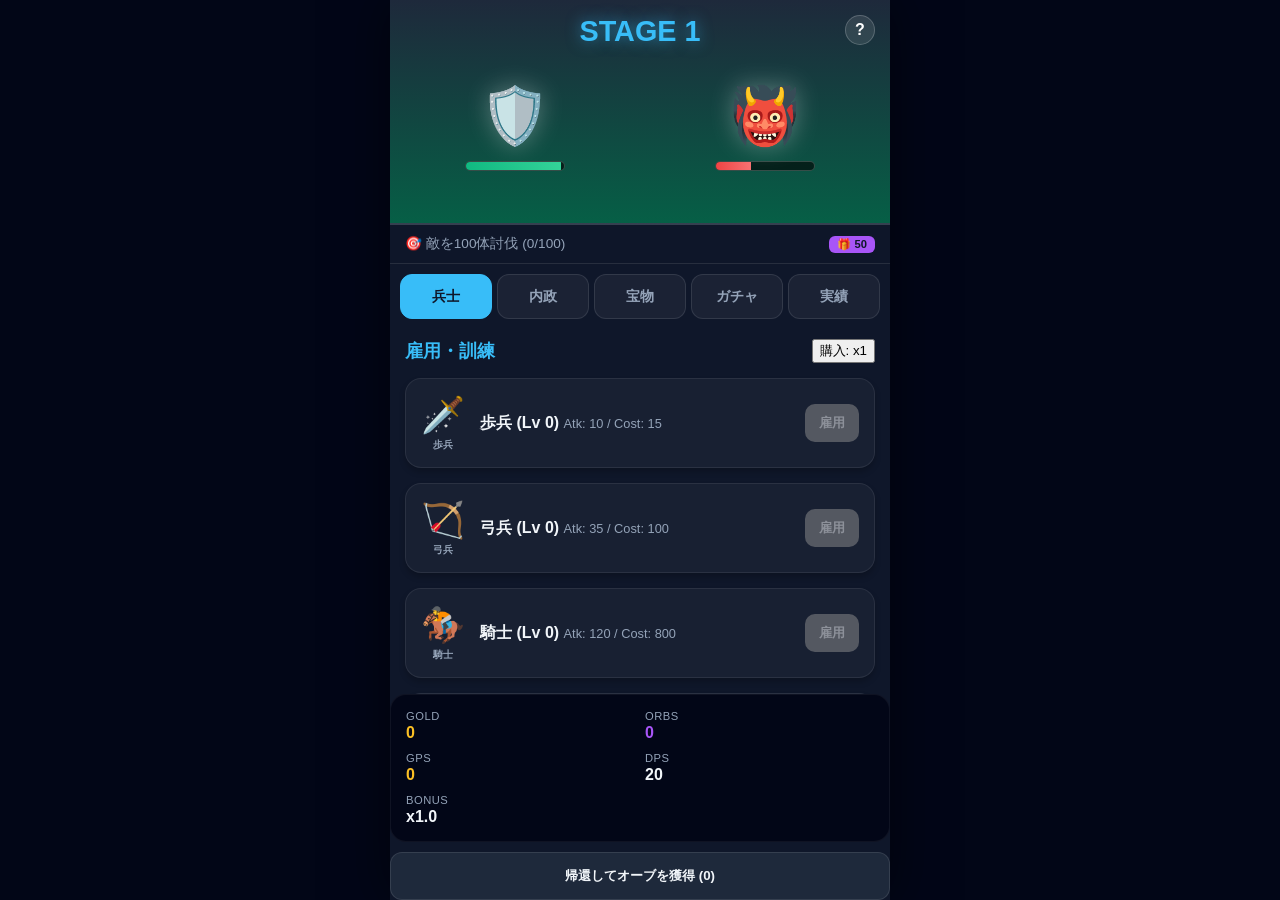
==== commit 7d4b691d: "Fix: 経済・UI・ステージ進行バグおよび新機能(クエストx10)の追加" ====
--- a/index.html
+++ b/index.html
@@ -1323,6 +1323,7 @@
             <div id="quests-tab" class="tab-content">
                 <div class="shop-header">
                     <span class="shop-title">内政・クエスト</span>
+                    <button class="toggle-btn" id="quest-buy-mode-btn" onclick="toggleQuestBuyMode()">強化: x1</button>
                 </div>
                 <p style="font-size: 0.75rem; color: var(--text-dim); margin-bottom: 10px;">
                     クエストを強化することで、戦闘中も自動的にゴールドが生産されます (GPS)。
@@ -1858,6 +1859,7 @@
                 this.artMgr = new ArtifactManager();
                 this.gachaMgr = new GachaManager();
                 this.buyMode = 1;
+                this.questBuyMode = 1;
                 this.totalKills = 0;
                 this.killsInSession = 0;
                 this.gameSpeed = 1.0;
@@ -1914,18 +1916,45 @@
             }
             getMaxBuy(id) {
                 const type = UNIT_TYPES.find(u => u.id === id);
+                if (!type) return 0;
                 const costCut = this.gachaMgr.getBonuses().costCut;
-                let count = 0; let tempGold = this.gold; let lv = this.units[id];
-                while (true) {
-                    let cost = Math.floor(type.baseCost * Math.pow(1.15, lv + count) * costCut);
-                    if (tempGold >= cost && count < 1000) { tempGold -= cost; count++; } else break;
+                let count = 0; let tempGold = this.gold; let lv = this.units[id] || 0;
+                while (count < 1000) { // 安全装置: 最大1000個まで
+                    // 浮動小数点誤差とNaNを防ぐ
+                    let nextCost = type.baseCost * Math.pow(1.15, lv + count) * costCut;
+                    if (isNaN(nextCost) || nextCost <= 0) break;
+                    let cost = Math.floor(nextCost);
+                    if (tempGold >= cost) {
+                        tempGold -= cost;
+                        count++;
+                    } else {
+                        break;
+                    }
                 }
                 return count;
             }
-            getQuestCost(id) {
+            getQuestCost(id, count = 1) {
                 const q = QUEST_DATA.find(x => x.id === id);
-                const lv = this.quests[id] || 0;
-                return Math.floor(q.baseCost * Math.pow(1.2, lv));
+                let lv = this.quests[id] || 0;
+                let total = 0;
+                for (let i = 0; i < count; i++) {
+                    total += Math.floor(q.baseCost * Math.pow(1.2, lv + i));
+                }
+                return total;
+            }
+            getMaxQuestBuy(id, maxLimit) {
+                const q = QUEST_DATA.find(x => x.id === id);
+                let count = 0; let tempGold = this.gold; let lv = this.quests[id] || 0;
+                while (count < maxLimit) {
+                    let cost = Math.floor(q.baseCost * Math.pow(1.2, lv + count));
+                    if (tempGold >= cost && cost > 0) {
+                        tempGold -= cost;
+                        count++;
+                    } else {
+                        break;
+                    }
+                }
+                return count;
             }
             getGps() {
                 let total = 0;
@@ -1951,7 +1980,7 @@
 
                     let dps = (baseAtk * (2.0 + a.atkAdd) * a.atkMulti * g.atkStack) * orbBonus;
                     if (battle.isBoss) dps *= g.bossAtk;
-                    if (isNaN(dps)) dps = 10;
+                    if (isNaN(dps) || dps <= 0) dps = 10; // DPS下限とNaNガード
 
                     return {
                         dps,
@@ -2064,6 +2093,13 @@
             else if (game.buyMode === 10) game.buyMode = -1;
             else game.buyMode = 1;
             document.getElementById('buy-mode-btn').textContent = `購入: ${game.buyMode === -1 ? 'MAX' : 'x' + game.buyMode}`;
+            updateUI();
+        }
+
+        function toggleQuestBuyMode() {
+            if (game.questBuyMode === 1) game.questBuyMode = 10;
+            else game.questBuyMode = 1;
+            document.getElementById('quest-buy-mode-btn').textContent = `強化: x${game.questBuyMode}`;
             updateUI();
         }
 
@@ -2230,8 +2266,30 @@
 
         function moveTooltip(e) {
             const tt = document.getElementById('custom-tooltip');
-            tt.style.left = (e.clientX + 15) + 'px';
-            tt.style.top = (e.clientY + 15) + 'px';
+            // SafeAreaおよび画面端はみ出し防止のための動的Pivot計算
+            const ttWidth = tt.offsetWidth || 250;
+            const ttHeight = tt.offsetHeight || 150;
+            const margin = 15;
+
+            let leftPos = e.clientX + margin;
+            let topPos = e.clientY + margin;
+
+            // 右端にはみ出す場合は左側に表示
+            if (leftPos + ttWidth > window.innerWidth) {
+                leftPos = e.clientX - ttWidth - margin;
+            }
+
+            // 下端にはみ出す場合は上側に表示
+            if (topPos + ttHeight > window.innerHeight) {
+                topPos = e.clientY - ttHeight - margin;
+            }
+
+            // それでも左端や上端にはみ出す場合の最終フェイルセーフ
+            leftPos = Math.max(margin, leftPos);
+            topPos = Math.max(margin, topPos);
+
+            tt.style.left = leftPos + 'px';
+            tt.style.top = topPos + 'px';
         }
 
         function hideTooltip() { document.getElementById('custom-tooltip').style.display = 'none'; }
@@ -2300,29 +2358,45 @@
 
             // Shop Buttons
             UNIT_TYPES.forEach(type => {
-                const cost = game.getUnitCost(type.id, game.buyMode === -1 ? game.getMaxBuy(type.id) : game.buyMode);
+                const maxBuyCount = game.getMaxBuy(type.id);
+                // bCount: MAXモードの場合は買える最大数（ただし最低1とする表示用）、通常モードはそのままの数
+                const bCount = game.buyMode === -1 ? Math.max(1, maxBuyCount) : game.buyMode;
+                const cost = game.getUnitCost(type.id, bCount);
+
                 const lvEl = document.getElementById(`lv-${type.id}`);
                 const costEl = document.getElementById(`cost-${type.id}`);
                 if (lvEl) lvEl.textContent = game.units[type.id].toLocaleString();
                 if (costEl) costEl.textContent = formatNumber(cost);
+
                 const btn = document.getElementById(`btn-${type.id}`);
-                if (btn) btn.disabled = game.gold < cost;
+                // 購入可能な数がない（MAXモードで0個）、または所持金が足りない場合に非活性化
+                if (btn) {
+                    btn.disabled = (game.buyMode === -1 && maxBuyCount === 0) || (game.gold < cost);
+                }
             });
 
             QUEST_DATA.forEach(q => {
                 const s = game.getStats();
-                const cost = game.getQuestCost(q.id);
+                // Quest buy mode logic: if x10 is selected, calculate max affordable up to 10
+                let qCount = game.questBuyMode;
+                let actualQCount = game.getMaxQuestBuy(q.id, qCount);
+                if (game.questBuyMode === 10 && actualQCount === 0) actualQCount = 1; // 1個も買えない時は1個の値段を表示
+
+                const cost = game.getQuestCost(q.id, actualQCount);
                 const qlvEl = document.getElementById(`qlv-${q.id}`);
                 const qcostEl = document.getElementById(`qcost-${q.id}`);
                 if (qlvEl) qlvEl.textContent = (game.quests[q.id] || 0).toLocaleString();
                 if (qcostEl) qcostEl.textContent = formatNumber(cost);
                 const qbtn = document.getElementById(`qbtn-${q.id}`);
-                if (qbtn) qbtn.disabled = game.gold < cost;
+                if (qbtn) {
+                    qbtn.disabled = game.gold < cost;
+                    qbtn.textContent = `強化${game.questBuyMode === 10 ? ' (最大' + actualQCount + ')' : ''}`;
+                }
 
                 // 次のレベルでのGPS増加量を計算して表示
                 const incEl = document.getElementById(`qinc-${q.id}`);
                 if (incEl) {
-                    const inc = q.baseGps * s.goldMulti;
+                    const inc = q.baseGps * s.goldMulti * actualQCount;
                     incEl.textContent = `+${formatNumber(inc)}`;
                 }
             });
@@ -2393,11 +2467,21 @@
         }
 
         function buyQuest(id) {
-            const cost = game.getQuestCost(id);
+            let qCount = game.questBuyMode;
+            let actualCount = game.getMaxQuestBuy(id, qCount);
+            if (actualCount < 1) return;
+
+            const cost = game.getQuestCost(id, actualCount);
             if (game.gold >= cost) {
                 game.gold -= cost;
-                game.quests[id] = (game.quests[id] || 0) + 1;
-                game.dailyData.dailyQuestBuys = (game.dailyData.dailyQuestBuys || 0) + 1;
+                game.quests[id] = (game.quests[id] || 0) + actualCount;
+                game.dailyData.dailyQuestBuys = (game.dailyData.dailyQuestBuys || 0) + actualCount;
+
+                // 演出を1回分再生（処理落ち防止）
+                if (typeof event !== 'undefined' && event.currentTarget) {
+                    createAtkUpPop(event.currentTarget);
+                }
+
                 updateUI();
                 game.save();
             }
@@ -2653,8 +2737,13 @@
         function closeResult() {
             document.getElementById('result-overlay').style.display = 'none';
             spawnEnemy(); // 最初の敵をリセット後のステージ1用に生成
+
+            // 帰還直後のボーナス値UI同期ズレ対策:
+            // アーティファクトやガチャボーナスのキャッシュ等がもしあればクリアし、明示的に再計算させておく（今回はgetterなので直接取得）
+            game.getStats();
+
             initUI();
-            updateUI();
+            updateUI(); // ここで確実な最新のボーナス値で画面が再描画される
             game.save();
         }
 
@@ -2711,10 +2800,13 @@
                     isCrit = true;
                 }
 
+                // 防御的処理：dpsがNaNにならないよう保証
+                if (isNaN(dps) || dps < 0) dps = 0;
+
                 battle.enemyHp -= dps * dt;
 
                 // ヒット演出：倍速時も負荷を下げつつ表示
-                if (now % Math.floor(600 / game.gameSpeed) < 35) {
+                if (now % Math.floor(600 / game.gameSpeed) < 35 && dps > 0) {
                     const popVal = isCrit ? `CRITICAL! ${formatNumber(dps / 2)}` : formatNumber(dps / 2);
                     createPop(popVal, false, isCrit);
                     document.getElementById('enemy-entity').classList.add('hit-flash');
@@ -2729,11 +2821,14 @@
                     if (battle.isBoss) game.dailyData.dailyBossKills = (game.dailyData.dailyBossKills || 0) + 1;
                     game.checkMissions();
 
-                    let g = 10 * Math.pow(1.2, game.stage - 1) * s.goldMulti;
+                    let g = 10 * Math.pow(1.2, Math.max(0, game.stage - 1)) * s.goldMulti;
                     if (battle.isBoss) g *= (5 * s.bossCoin);
                     if (battle.isRare) g *= 20;
                     if (Math.random() < s.tripleGold) g *= 3;
                     if (Math.random() < s.doubleReward) g *= 2;
+
+                    if (isNaN(g) || g < 0) g = 0;
+
                     game.gold += g;
                     game.dailyData.dailyGoldEarned = (game.dailyData.dailyGoldEarned || 0) + g;
                     if (game.stage > (game.dailyData.dailyMaxStage || 0)) game.dailyData.dailyMaxStage = game.stage;
@@ -2741,8 +2836,10 @@
                     spawnEnemy();
                 }
 
-                // 被ダメージ
-                let dmg = (2 + game.stage * 1.5) * dt;
+                // 被ダメージ処理
+                let dmg = Math.max(0, (2 + game.stage * 1.5) * dt);
+                if (isNaN(dmg)) dmg = 1;
+
                 if (Math.random() >= s.evade) {
                     battle.allyHp -= dmg;
                     if (s.reflect > 0) battle.enemyHp -= (dmg * s.reflect * 10);
@@ -2766,10 +2863,15 @@
 
                     // ステージダウンの確実な反映：
                     // spawnEnemyは実行時にstageを+1するため、2つ戻してから呼ぶことで実質1つ戻る
-                    game.stage = Math.max(0, game.stage - 2);
+                    // 万が一NaNなら0ベースにする
+                    let currentStage = isNaN(game.stage) ? 1 : game.stage;
+
+                    // フェニックスの羽根等の特例処理がもしあればここだが、基本はマイナス階層
+                    game.stage = Math.max(0, currentStage - 2);
                     spawnEnemy(); // ここで新たな敵（雑魚）が生成され、isBossも再計算される
 
-                    battle.allyHp = battle.allyMaxHp;
+                    // 味方HPの確実な復帰
+                    battle.allyHp = isNaN(battle.allyMaxHp) || battle.allyMaxHp <= 0 ? 200 : battle.allyMaxHp;
                 }
 
                 updateUI();
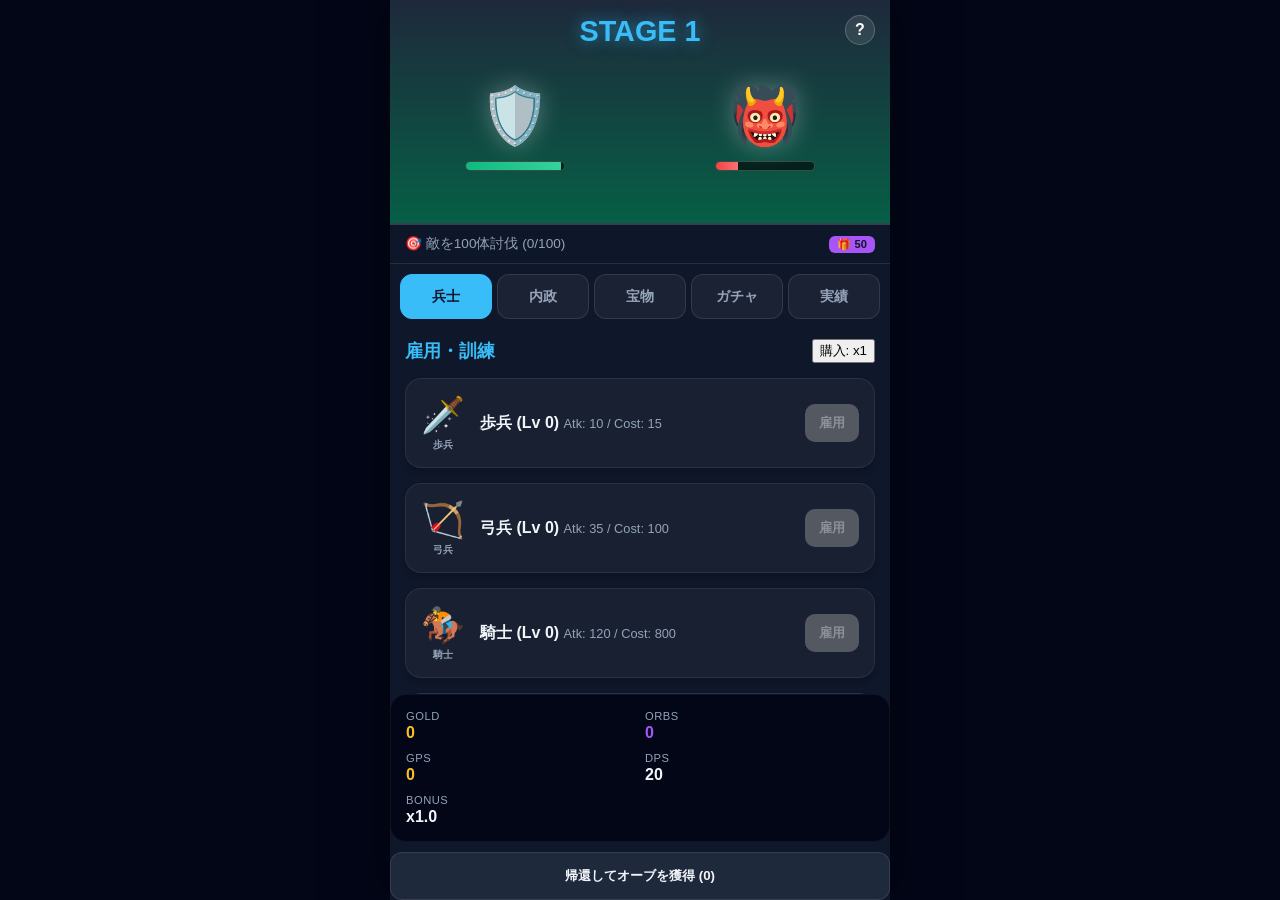
==== commit 1ebc5a27: "Fix: ビッグウォーリアの解放判定と帰還時のボーナスUI同期バグを修正" ====
--- a/index.html
+++ b/index.html
@@ -2373,6 +2373,13 @@
                 if (btn) {
                     btn.disabled = (game.buyMode === -1 && maxBuyCount === 0) || (game.gold < cost);
                 }
+
+                // ユニットの出現（アンロック）条件を毎フレーム動的に判定し、UIに反映
+                const card = document.getElementById(`unit-card-${type.id}`);
+                if (card) {
+                    // 現在のステージ数がunlockAt以上なら表示、未満なら非表示
+                    card.style.display = game.stage >= type.unlockAt ? 'flex' : 'none';
+                }
             });
 
             QUEST_DATA.forEach(q => {
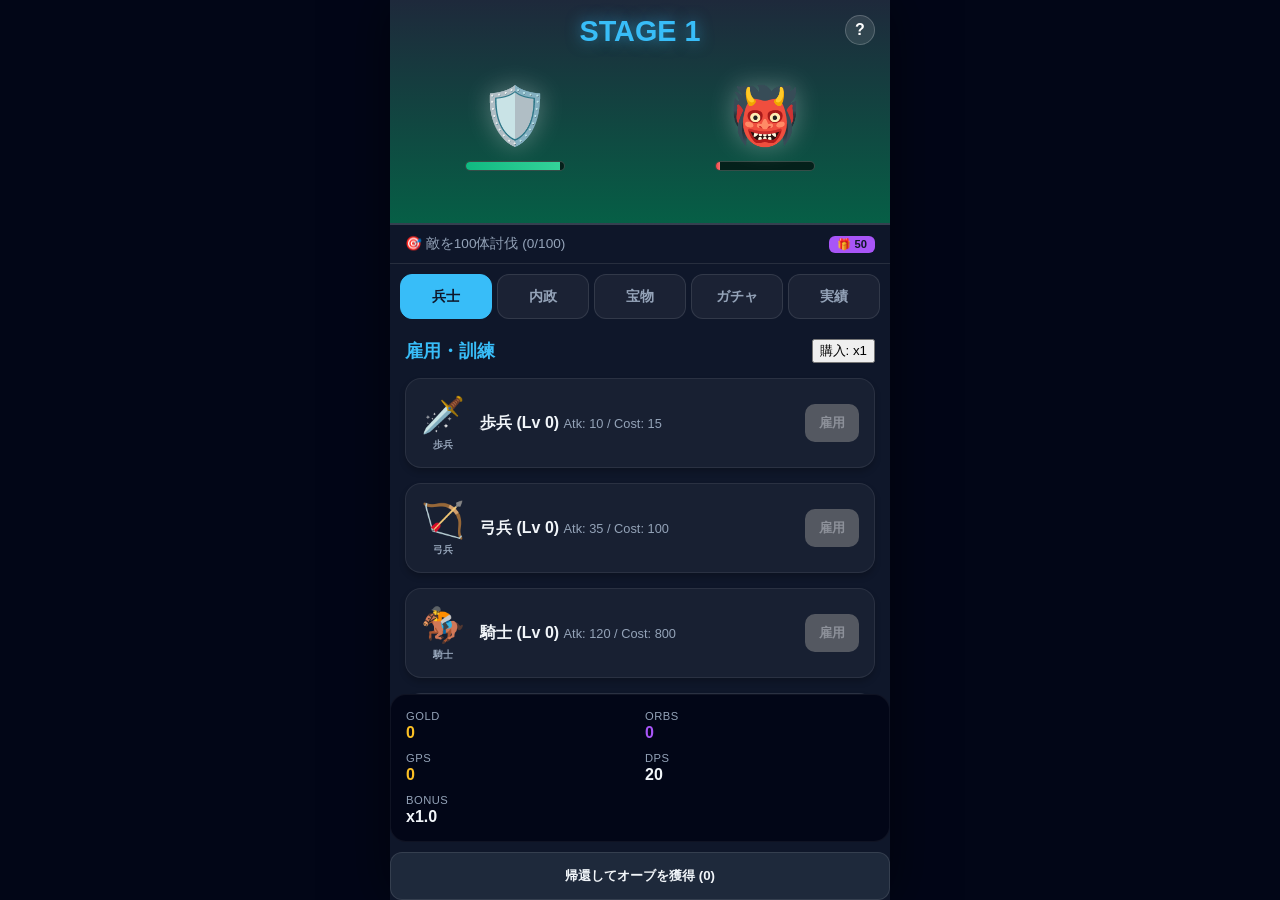
==== commit a052cbd9: "Refactor: 兵士と内政のコスト計算・最大購入数算出ロジックを共通化" ====
--- a/index.html
+++ b/index.html
@@ -1904,49 +1904,24 @@
                     this.save();
                 }
             }
-            getUnitCost(id, count = 1) {
-                const type = UNIT_TYPES.find(u => u.id === id);
-                let lv = this.units[id];
-                let total = 0;
-                const costCut = this.gachaMgr.getBonuses().costCut;
-                for (let i = 0; i < count; i++) {
-                    total += type.baseCost * Math.pow(1.15, lv + i);
-                }
-                return Math.floor(total * costCut);
-            }
-            getMaxBuy(id) {
-                const type = UNIT_TYPES.find(u => u.id === id);
-                if (!type) return 0;
-                const costCut = this.gachaMgr.getBonuses().costCut;
-                let count = 0; let tempGold = this.gold; let lv = this.units[id] || 0;
-                while (count < 1000) { // 安全装置: 最大1000個まで
-                    // 浮動小数点誤差とNaNを防ぐ
-                    let nextCost = type.baseCost * Math.pow(1.15, lv + count) * costCut;
-                    if (isNaN(nextCost) || nextCost <= 0) break;
-                    let cost = Math.floor(nextCost);
-                    if (tempGold >= cost) {
-                        tempGold -= cost;
-                        count++;
-                    } else {
-                        break;
-                    }
-                }
-                return count;
-            }
-            getQuestCost(id, count = 1) {
-                const q = QUEST_DATA.find(x => x.id === id);
-                let lv = this.quests[id] || 0;
+            // --- 汎用コスト計算（兵士・内政共通） ---
+            _getCost(baseCost, currentLv, count, costMultiplier, costCut) {
                 let total = 0;
                 for (let i = 0; i < count; i++) {
-                    total += Math.floor(q.baseCost * Math.pow(1.2, lv + i));
+                    total += Math.floor(baseCost * Math.pow(costMultiplier, currentLv + i) * costCut);
                 }
                 return total;
             }
-            getMaxQuestBuy(id, maxLimit) {
-                const q = QUEST_DATA.find(x => x.id === id);
-                let count = 0; let tempGold = this.gold; let lv = this.quests[id] || 0;
+
+            // --- 汎用最大購入数計算（兵士・内政共通） ---
+            _getMaxBuy(baseCost, currentLv, maxLimit, costMultiplier, costCut, currentGold) {
+                let count = 0;
+                let tempGold = currentGold;
                 while (count < maxLimit) {
-                    let cost = Math.floor(q.baseCost * Math.pow(1.2, lv + count));
+                    let nextCost = baseCost * Math.pow(costMultiplier, currentLv + count) * costCut;
+                    if (isNaN(nextCost) || nextCost <= 0) break; // NaN保護
+                    let cost = Math.floor(nextCost);
+
                     if (tempGold >= cost && cost > 0) {
                         tempGold -= cost;
                         count++;
@@ -1955,6 +1930,39 @@
                     }
                 }
                 return count;
+            }
+
+            // --- 兵士（ユニット）用ラッパー ---
+            getUnitCost(id, count = 1) {
+                const type = UNIT_TYPES.find(u => u.id === id);
+                if (!type) return 0;
+                const costCut = this.gachaMgr.getBonuses().costCut;
+                let lv = this.units[id] || 0;
+                return this._getCost(type.baseCost, lv, count, 1.15, costCut);
+            }
+
+            getMaxBuy(id) {
+                const type = UNIT_TYPES.find(u => u.id === id);
+                if (!type) return 0;
+                const costCut = this.gachaMgr.getBonuses().costCut;
+                let lv = this.units[id] || 0;
+                return this._getMaxBuy(type.baseCost, lv, 1000, 1.15, costCut, this.gold);
+            }
+
+            // --- 内政（クエスト）用ラッパー ---
+            getQuestCost(id, count = 1) {
+                const q = QUEST_DATA.find(x => x.id === id);
+                if (!q) return 0;
+                let lv = this.quests[id] || 0;
+                // クエストには現状コストカットを適用していないため 1.0 (等倍) を渡す
+                return this._getCost(q.baseCost, lv, count, 1.2, 1.0);
+            }
+
+            getMaxQuestBuy(id, maxLimit) {
+                const q = QUEST_DATA.find(x => x.id === id);
+                if (!q) return 0;
+                let lv = this.quests[id] || 0;
+                return this._getMaxBuy(q.baseCost, lv, maxLimit, 1.2, 1.0, this.gold);
             }
             getGps() {
                 let total = 0;
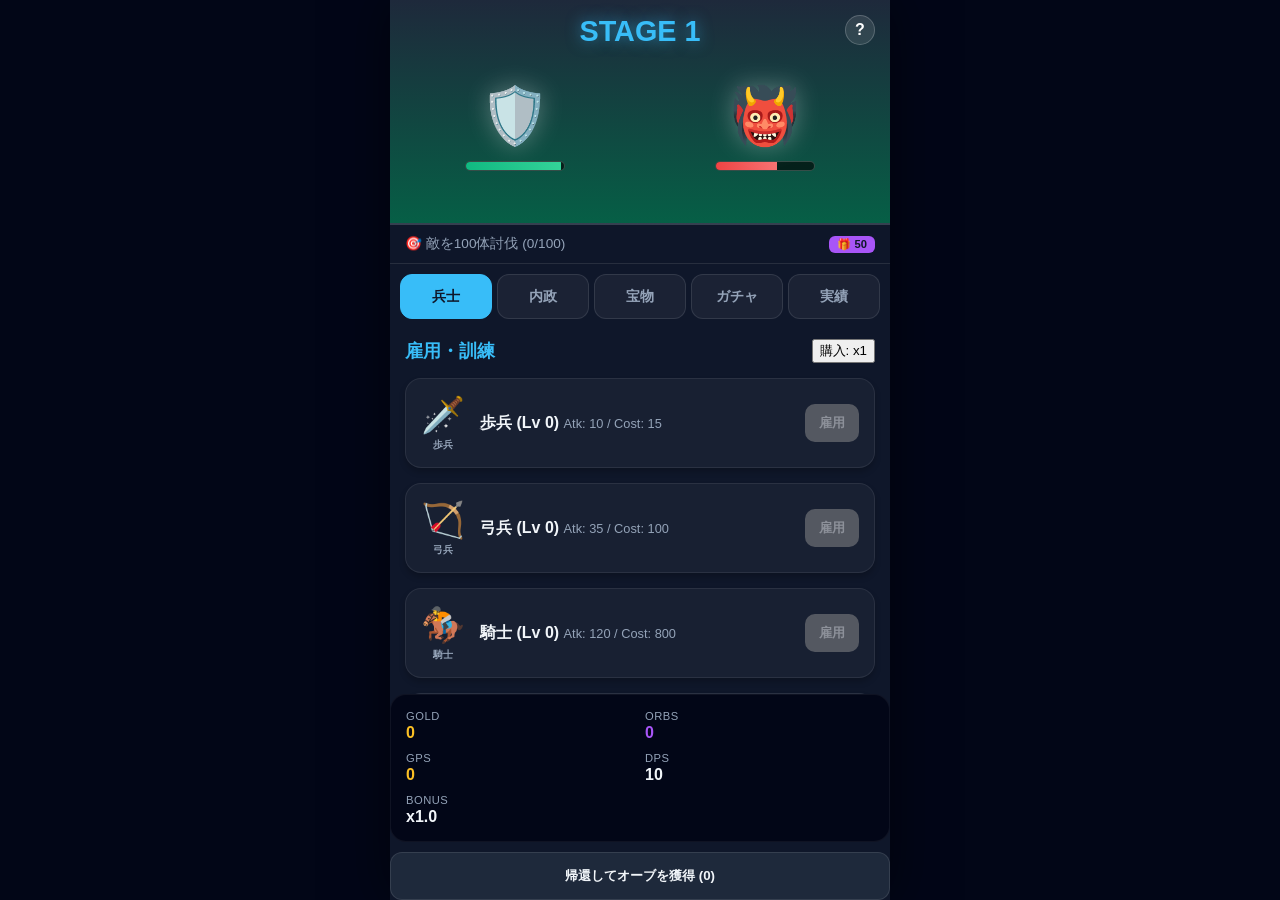
==== commit ca9f9c3b: "Feat: ダメージ計算式を指数関数・累乗ベースの超インフレ仕様へ変更" ====
--- a/index.html
+++ b/index.html
@@ -1688,7 +1688,11 @@
             { id: 'soul_anchor', rarity: 'R', name: '魂の錨', icon: '⚓', desc: '帰還時ゴールド 1% 保持', max: 10, effect: 'keep_gold', chance: 0.08 },
             { id: 'accelerator', rarity: 'HR', name: '加速装置', icon: '🎛️', desc: '倍速効果 +5% / 個', max: 20, effect: 'speed_stack', chance: 0.05 },
             { id: 'paradox_box', rarity: 'SR', name: 'パラドックス箱', icon: '📦', desc: '全ガチャ排出率 +5%', max: 10, effect: 'none', chance: 0.03 },
-            { id: 'rainbow_crystal', rarity: 'L', name: '虹のクリスタル', icon: '🌈', desc: '全能力大幅UP', max: 1, effect: 'all_stats_mega', chance: 0.01 }
+            { id: 'rainbow_crystal', rarity: 'L', name: '虹のクリスタル', icon: '🌈', desc: '全能力大幅UP', max: 1, effect: 'all_stats_mega', chance: 0.01 },
+            // 新規: 特化型バフ
+            { id: 'gacha_giant_killer', rarity: 'SR', name: '巨人殺しの剣', icon: '🗡️', desc: 'ボスに対するダメージが別枠で2倍(累積可)', max: 5, effect: 'giant_killer', chance: 0.01 },
+            { id: 'gacha_executioner', rarity: 'SR', name: '処刑人の斧', icon: '🪓', desc: '敵HP50%以下時、クリティカルダメージ倍率+100%', max: 10, effect: 'executioner', chance: 0.01 },
+            { id: 'gacha_last_stand', rarity: 'HR', name: '背水の陣', icon: '🚩', desc: '所持ユニット種が少ないほど攻撃力UP(Max5倍)', max: 1, effect: 'last_stand', chance: 0.005 }
         ];
 
         const QUEST_DATA = [
@@ -1805,7 +1809,11 @@
                         goldStack: 0, tripleGold: 0, doubleReward: 0, costCut: 1.0,
                         extraAttack: 0, initialLv: 0, hpStack: 1.0, bossAtk: 1.0,
                         atkStack: 1.0, critStack: 0, regenStack: 0, reflectStack: 0,
-                        evadeStack: 0, doubleStack: 0, orbStack: 1.0, speedStack: 1.0
+                        evadeStack: 0, doubleStack: 0, orbStack: 1.0, speedStack: 1.0,
+                        giantKiller: 1.0, executioner: 0, lastStand: false,
+                        // 新規追加された効果の初期値
+                        luckStack: 0, rareSpawn: 0, instStack: 0, allStats: 0,
+                        orbStackHeavy: 0, keepStage: 0, keepGold: 0, allStatsMega: 0
                     };
 
                     for (const [id, count] of Object.entries(this.owned)) {
@@ -1831,11 +1839,26 @@
                         if (data.effect === 'orb_stack') b.orbStack += count * 0.05;
                         if (data.effect === 'orb_stack_heavy') b.orbStack += count * 0.20;
                         if (data.effect === 'speed_lite') b.speedStack += count * 0.005;
+                        if (data.effect === 'full_speed') b.speedStack += count * 0.02; // 全体速度
+                        if (data.effect === 'init_lv_stack') b.initialLv += count * 2; // 帰還初期レベル
+                        if (data.effect === 'all_stats') b.allStats += count * 0.03; // 全ステータス
+                        if (data.effect === 'all_stats_mega') b.allStatsMega += count * 1; // 全能力大幅UP (L)
+                        if (data.effect === 'inst_stack') b.instStack += count * 0.005; // 即死率
+                        if (data.effect === 'luck_stack') { /* 命中・回避は別途処理 */ }
+                        if (data.effect === 'rare_spawn') b.rareSpawn += count * 0.05; // レア敵出現率
+                        if (data.effect === 'skip_boss') { /* ボススキップは別途処理 */ }
+                        if (data.effect === 'keep_stage') b.keepStage += count * 0.10; // 全滅時ステージ保持
+                        if (data.effect === 'keep_gold') b.keepGold += count * 0.01; // 帰還時ゴールド保持
+
+                        // 新規ガチャアイテムの効果
+                        if (data.effect === 'giant_killer') b.giantKiller *= Math.pow(2.0, count);
+                        if (data.effect === 'executioner') b.executioner += (1.0 * count); // 1個につき+100%
+                        if (data.effect === 'last_stand' && count > 0) b.lastStand = true;
                     }
                     return b;
                 } catch (e) {
                     console.error("Gacha bonus calculation error:", e);
-                    return { goldStack: 0, costCut: 1.0, hpStack: 1.0, atkStack: 1.0 };
+                    return { goldStack: 0, costCut: 1.0, hpStack: 1.0, atkStack: 1.0, giantKiller: 1.0, executioner: 0, lastStand: false };
                 }
             }
         }
@@ -1973,37 +1996,98 @@
                 const s = this.getStats();
                 return total * s.goldMulti;
             }
+            // --- 超インフレ対応ダメージ計算関数（指数・累乗方式） ---
+            calculateDamage(baseAtk, lv, a, g, orbs, totalArtifacts, currentStage) {
+                // 1. レベル・マイルストーンの「累乗（Power）」化
+                // Lv100で10^1=10倍, Lv150で10^2=100倍, Lv200で10^3=1000倍...という指数関数的上昇
+                const milestoneCount = Math.floor(lv / 50);
+                const milestoneMultiplier = Math.pow(10, Math.max(0, milestoneCount - 1));
+
+                // 2. 宝物所持数による「コンボ乗算」
+                // 所持しているすべての宝物の「総数」を指数とし、1.05^N の爆発的掛け算を行う
+                const comboMultiplier = Math.pow(1.05, totalArtifacts);
+
+                // 4. ステージ進行ボーナス追加
+                // 進んだステージ数階層分だけ 1.01^N で微量の基礎火力を底上げ
+                const stageMultiplier = Math.pow(1.01, currentStage || 1);
+
+                // 宝物計算の「分離乗算」 (グループ別に乗算枠を構築)
+                // A: 全体攻撃UPグループ (基礎加算の合計、ガチャの加算含む)
+                const groupA_Sum = (2.0 + a.atkAdd) * g.atkStack;
+                // B: 属性/クラス特攻やレア宝物グループ合計
+                const groupB_Sum = Math.max(1.0, a.atkMulti);
+                // C: オーブ等その他の乗算
+                const groupC_Sum = 1.0 + (orbs * 0.05);
+
+                // 最終攻撃力の算出 (基礎 × マイルストーン × コンボ × ステージ × A × B × C)
+                let finalDamage = baseAtk * milestoneMultiplier * comboMultiplier * stageMultiplier * groupA_Sum * groupB_Sum * groupC_Sum;
+
+                // ボス特有の乗算
+                if (battle.isBoss) {
+                    finalDamage *= (g.bossAtk * g.giantKiller);
+                }
+
+                if (isNaN(finalDamage) || finalDamage <= 0) finalDamage = 10;
+
+                return finalDamage;
+            }
+
             getStats() {
                 try {
+                    const a = this.artMgr.getBonuses(this.stage); // artMgr.getBonuses() takes stage as argument
+                    const g = this.gachaMgr.getBonuses();
+
+                    // 総宝物数（アーティファクト＋ガチャアイテム）の算出
+                    let totalArtifacts = 0;
+                    Object.values(this.artMgr.owned).forEach(v => totalArtifacts += v);
+                    Object.values(this.gachaMgr.owned).forEach(v => totalArtifacts += v);
+
                     let baseAtk = 0;
+                    let activeUnitTypes = 0;
+
                     UNIT_TYPES.forEach(t => {
                         const lv = this.units[t.id] || 0;
-                        baseAtk += (t.baseAtk * 1.5) * lv;
+                        if (lv > 0) {
+                            activeUnitTypes++;
+                            // ユニットの基礎火力
+                            let unitBase = t.baseAtk * lv;
+
+                            // 専用のダメージ計算関数へ委譲（超インフレ計算用に宝物数とステージを渡す）
+                            let unitDps = this.calculateDamage(unitBase, lv, a, g, this.orbs, totalArtifacts, this.stage);
+
+                            baseAtk += unitDps;
+                        }
                     });
+
                     if (baseAtk === 0 || isNaN(baseAtk)) baseAtk = 10;
 
-                    const a = this.artMgr.getBonuses(this.stage);
-                    const g = this.gachaMgr.getBonuses();
-                    const orbBonus = (1 + (this.orbs * 0.1)) * g.orbStack;
-
-                    let dps = (baseAtk * (2.0 + a.atkAdd) * a.atkMulti * g.atkStack) * orbBonus;
-                    if (battle.isBoss) dps *= g.bossAtk;
-                    if (isNaN(dps) || dps <= 0) dps = 10; // DPS下限とNaNガード
-
-                    return {
-                        dps,
-                        extraAttack: g.extraAttack + a.doubleTap + g.doubleStack,
-                        goldMulti: a.goldMulti * (1 + g.goldStack),
-                        hpMulti: a.hpMulti * g.hpStack,
-                        instantKill: a.instantKill,
-                        tripleGold: g.tripleGold,
-                        doubleReward: g.doubleReward,
-                        regen: a.regen + g.regenStack,
-                        reflect: a.reflect + g.reflectStack,
+                    // --- 背水の陣バフ（種類が少ないほど強力、1種の時5倍、2種で4倍... 5種以上で1倍） ---
+                    let lastStandMulti = 1.0;
+                    if (g.lastStand && activeUnitTypes > 0) {
+                        lastStandMulti = Math.max(1.0, 6.0 - activeUnitTypes);
+                    }
+                    baseAtk *= lastStandMulti;
+
+                    const stats = {
+                        dps: baseAtk,
+                        hpMulti: a.hpMulti * g.hpStack, // Corrected from g.defStack to g.hpStack based on GachaManager
+                        goldMulti: a.goldMulti * (1 + g.goldStack), // Corrected from g.coinMulti to (1 + g.goldStack) based on GachaManager
                         critRate: a.critRate + g.critStack,
                         evade: a.evade + g.evadeStack,
-                        bossCoin: a.bossCoin
+                        regen: a.regen + g.regenStack,
+                        tripleGold: g.tripleGold, // Corrected from a.tripleGold to g.tripleGold
+                        extraAttack: g.extraAttack + a.doubleTap + g.doubleStack, // Combined from original and new
+                        reflect: a.reflect + g.reflectStack,
+                        instantKill: a.instantKill + g.instStack, // Added g.instStack
+                        doubleReward: g.doubleReward, // Corrected from a.doubleReward to g.doubleReward
+                        bossCoin: a.bossCoin,
+                        // 引き渡すためのシナジー変数
+                        giantKiller: g.giantKiller,
+                        executioner: g.executioner,
+                        lastStand: g.lastStand
                     };
+
+                    return stats;
                 } catch (e) {
                     console.error("Stats calculation error:", e);
                     return { dps: 10, goldMulti: 1, hpMulti: 1 };
@@ -2623,11 +2707,12 @@
                 const isBoss = (game.stage % 10 === 0);
                 battle.isBoss = isBoss;
 
-                // 150階以降の緩和策：HPスケーリング係数をさらに微減
-                let baseScaling = game.stage < 150 ? 1.25 : 1.08;
-                let hp = 50 * Math.pow(baseScaling, game.stage - 1);
-                if (game.stage >= 150) {
-                    hp = 50 * Math.pow(1.25, 149) * Math.pow(1.08, game.stage - 150);
+                // 4. 敵HP上昇曲線の微調整（140階以降をマイルドな1.15倍へ）
+                let hp;
+                if (game.stage < 140) {
+                    hp = 50 * Math.pow(1.20, Math.max(0, game.stage - 1));
+                } else {
+                    hp = 50 * Math.pow(1.20, 139) * Math.pow(1.15, game.stage - 140);
                 }
 
                 if (isBoss) {
@@ -2807,11 +2892,28 @@
                 }
 
                 let dps = s.dps;
-                if (Math.random() < s.extraAttack) dps *= 2;
+                if (Math.random() < s.extraAttack) {
+                    // 追加攻撃（太陽の杖など）による最終ダメージ乗算化
+                    dps *= 2.0;
+                }
 
                 let isCrit = false;
                 if (Math.random() < s.critRate) {
-                    dps *= 3;
+                    // 3. クリティカルダメージの最終乗算化
+                    // 基本クリティカルダメージは最終値の3倍
+                    let critMulti = 3.0;
+
+                    // 処刑人の斧：敵のHPが50%以下の時にさらに「乗算」で火力を跳ね上げる
+                    if (battle.enemyMaxHp > 0 && battle.enemyHp / battle.enemyMaxHp <= 0.5) {
+                        // 所持数1につき最終ダメージがさらに+400% (5倍乗算) などの仕様
+                        critMulti *= (1.0 + (s.executioner * 4.0));
+                    }
+
+                    // 【追加】クリティカルダメージの「二階乗（累乗）」
+                    // さらなる超インフレとして、計算された最終クリティカル倍率を「2乗（オプションとして）」して適用する
+                    critMulti = Math.pow(critMulti, 2);
+
+                    dps *= critMulti;
                     isCrit = true;
                 }
 
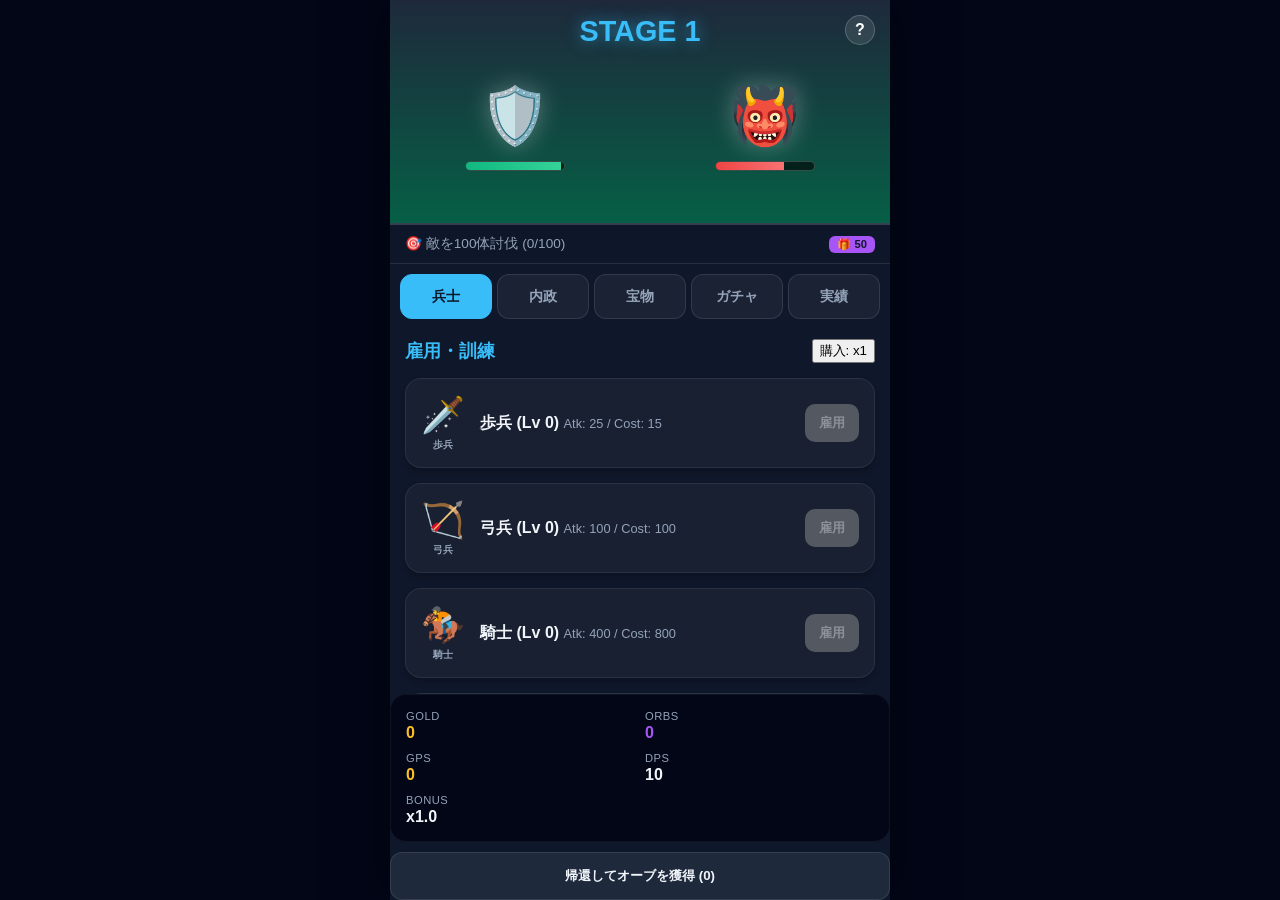
==== commit fc24e9f7: "Update index.html: fix NaN bugs, format numbers" ====
--- a/index.html
+++ b/index.html
@@ -1471,13 +1471,13 @@
     <script>
         // --- 設定・定数 ---
         const UNIT_TYPES = [
-            { id: 'infantry', name: '歩兵', icon: '🗡️', baseAtk: 10, baseCost: 15, unlockAt: 0 },
-            { id: 'archer', name: '弓兵', icon: '🏹', baseAtk: 35, baseCost: 100, unlockAt: 0 },
-            { id: 'knight', name: '騎士', icon: '🏇', baseAtk: 120, baseCost: 800, unlockAt: 0 },
-            { id: 'samurai', name: '侍', icon: '👘', baseAtk: 500, baseCost: 5000, unlockAt: 0 },
-            { id: 'warrior', name: 'ビッグウォーリア', icon: '🛡️', baseAtk: 2500, baseCost: 50000, unlockAt: 100 },
-            { id: 'golem', name: 'ゴーレム', icon: '🗿', baseAtk: 12000, baseCost: 500000, unlockAt: 200 },
-            { id: 'dragon', name: 'ドラゴンライダー', icon: '🐉', baseAtk: 75000, baseCost: 8000000, unlockAt: 300 }
+            { id: 'infantry', name: '歩兵', icon: '🗡️', baseAtk: 25, baseCost: 15, unlockAt: 0 },
+            { id: 'archer', name: '弓兵', icon: '🏹', baseAtk: 100, baseCost: 100, unlockAt: 0 },
+            { id: 'knight', name: '騎士', icon: '🏇', baseAtk: 400, baseCost: 800, unlockAt: 0 },
+            { id: 'samurai', name: '侍', icon: '👘', baseAtk: 2000, baseCost: 5000, unlockAt: 0 },
+            { id: 'warrior', name: 'ビッグウォーリア', icon: '🛡️', baseAtk: 12000, baseCost: 50000, unlockAt: 100 },
+            { id: 'golem', name: 'ゴーレム', icon: '🗿', baseAtk: 65000, baseCost: 500000, unlockAt: 200 },
+            { id: 'dragon', name: 'ドラゴンライダー', icon: '🐉', baseAtk: 400000, baseCost: 8000000, unlockAt: 300 }
         ];
 
         const RARITIES = {
@@ -1708,11 +1708,23 @@
         // --- ユーティリティ ---
         // 数値をK, M, Bなどの単位付き形式に変換する
         function formatNumber(num) {
+            if (num === undefined || num === null || Number.isNaN(Number(num))) return "0";
+            num = Number(num);
+            if (!Number.isFinite(num)) return "MAX";
             if (num < 1000) return Math.floor(num).toString();
-            const suffixes = ["", "K", "M", "B", "T", "P", "E", "Z"];
+
+            if (num >= 1e18) {
+                return num.toExponential(2).replace('+', '');
+            }
+
+            const suffixes = ["", "K", "M", "B", "T", "P"];
             const i = Math.floor(Math.log10(num) / 3);
-            const val = num / Math.pow(10, i * 3);
-            return (val < 10 ? val.toFixed(2) : val.toFixed(1)) + suffixes[i];
+            if (i < suffixes.length) {
+                const val = num / Math.pow(10, i * 3);
+                return (val < 10 ? val.toFixed(2) : val.toFixed(1)) + suffixes[i];
+            } else {
+                return num.toExponential(2).replace('+', '');
+            }
         }
 
         // --- マネージャー ---
@@ -1931,7 +1943,10 @@
             _getCost(baseCost, currentLv, count, costMultiplier, costCut) {
                 let total = 0;
                 for (let i = 0; i < count; i++) {
-                    total += Math.floor(baseCost * Math.pow(costMultiplier, currentLv + i) * costCut);
+                    let nextCost = Math.floor(baseCost * Math.pow(costMultiplier, currentLv + i) * costCut);
+                    if (Number.isNaN(nextCost) || !Number.isFinite(nextCost)) nextCost = Infinity;
+                    total += nextCost;
+                    if (!Number.isFinite(total)) return Infinity;
                 }
                 return total;
             }
@@ -1940,9 +1955,11 @@
             _getMaxBuy(baseCost, currentLv, maxLimit, costMultiplier, costCut, currentGold) {
                 let count = 0;
                 let tempGold = currentGold;
+                if (!Number.isFinite(tempGold) || Number.isNaN(tempGold)) return 0;
+
                 while (count < maxLimit) {
                     let nextCost = baseCost * Math.pow(costMultiplier, currentLv + count) * costCut;
-                    if (isNaN(nextCost) || nextCost <= 0) break; // NaN保護
+                    if (Number.isNaN(nextCost) || nextCost <= 0 || !Number.isFinite(nextCost)) break; // NaN/Infinity保護
                     let cost = Math.floor(nextCost);
 
                     if (tempGold >= cost && cost > 0) {
@@ -1994,40 +2011,43 @@
                     total += q.baseGps * lv;
                 });
                 const s = this.getStats();
-                return total * s.goldMulti;
+                let gps = total * s.goldMulti;
+                if (Number.isNaN(gps) || !Number.isFinite(gps)) gps = 0;
+                return gps;
             }
             // --- 超インフレ対応ダメージ計算関数（指数・累乗方式） ---
             calculateDamage(baseAtk, lv, a, g, orbs, totalArtifacts, currentStage) {
+                if (Number.isNaN(baseAtk) || baseAtk == null) baseAtk = 10;
+                if (Number.isNaN(lv) || lv == null) lv = 0;
+
                 // 1. レベル・マイルストーンの「累乗（Power）」化
-                // Lv100で10^1=10倍, Lv150で10^2=100倍, Lv200で10^3=1000倍...という指数関数的上昇
+                // 10倍では強すぎるため、1.8倍程度に抑える
                 const milestoneCount = Math.floor(lv / 50);
-                const milestoneMultiplier = Math.pow(10, Math.max(0, milestoneCount - 1));
+                const milestoneMultiplier = Math.pow(1.8, Math.max(0, milestoneCount - 1));
 
                 // 2. 宝物所持数による「コンボ乗算」
-                // 所持しているすべての宝物の「総数」を指数とし、1.05^N の爆発的掛け算を行う
-                const comboMultiplier = Math.pow(1.05, totalArtifacts);
+                // 1.05倍は総数が増えると指数爆発を起こすため 1.02倍 に緩和
+                const comboMultiplier = Math.pow(1.02, totalArtifacts || 0);
 
                 // 4. ステージ進行ボーナス追加
-                // 進んだステージ数階層分だけ 1.01^N で微量の基礎火力を底上げ
                 const stageMultiplier = Math.pow(1.01, currentStage || 1);
 
                 // 宝物計算の「分離乗算」 (グループ別に乗算枠を構築)
-                // A: 全体攻撃UPグループ (基礎加算の合計、ガチャの加算含む)
-                const groupA_Sum = (2.0 + a.atkAdd) * g.atkStack;
-                // B: 属性/クラス特攻やレア宝物グループ合計
-                const groupB_Sum = Math.max(1.0, a.atkMulti);
-                // C: オーブ等その他の乗算
-                const groupC_Sum = 1.0 + (orbs * 0.05);
+                const groupA_Sum = (2.0 + (a.atkAdd || 0)) * (g.atkStack || 1);
+                const groupB_Sum = Math.max(1.0, (a.atkMulti || 1));
+                const groupC_Sum = 1.0 + ((orbs || 0) * 0.05);
 
                 // 最終攻撃力の算出 (基礎 × マイルストーン × コンボ × ステージ × A × B × C)
                 let finalDamage = baseAtk * milestoneMultiplier * comboMultiplier * stageMultiplier * groupA_Sum * groupB_Sum * groupC_Sum;
 
                 // ボス特有の乗算
-                if (battle.isBoss) {
-                    finalDamage *= (g.bossAtk * g.giantKiller);
-                }
-
-                if (isNaN(finalDamage) || finalDamage <= 0) finalDamage = 10;
+                if (battle && battle.isBoss) {
+                    finalDamage *= ((g.bossAtk || 1) * (g.giantKiller || 1));
+                }
+
+                if (Number.isNaN(finalDamage) || finalDamage <= 0 || !Number.isFinite(finalDamage)) {
+                    finalDamage = baseAtk;
+                }
 
                 return finalDamage;
             }
@@ -2059,7 +2079,7 @@
                         }
                     });
 
-                    if (baseAtk === 0 || isNaN(baseAtk)) baseAtk = 10;
+                    if (Number.isNaN(baseAtk) || baseAtk <= 0) baseAtk = 10;
 
                     // --- 背水の陣バフ（種類が少ないほど強力、1種の時5倍、2種で4倍... 5種以上で1倍） ---
                     let lastStandMulti = 1.0;
@@ -2433,9 +2453,14 @@
             document.getElementById('dps-val').textContent = formatNumber(s.dps);
 
             // Bonus計算: baseAtkSumが0の場合は初期攻撃力で代替し、0除算を防止
-            const baseAtkSum = UNIT_TYPES.reduce((acc, t) => acc + (t.baseAtk * 1.5) * (game.units[t.id] || 0), 0);
+            let baseAtkSum = UNIT_TYPES.reduce((acc, t) => acc + (t.baseAtk * 1.5) * (game.units[t.id] || 0), 0);
+            if (Number.isNaN(baseAtkSum) || baseAtkSum < 0) baseAtkSum = 1;
+
             if (baseAtkSum > 0) {
-                document.getElementById('multi-val').textContent = `x${(s.dps / baseAtkSum).toFixed(1)}`;
+                let multi = s.dps / baseAtkSum;
+                if (Number.isNaN(multi)) multi = 1.0;
+                if (!Number.isFinite(multi)) multi = 9999.9;
+                document.getElementById('multi-val').textContent = `x${multi.toFixed(1)}`;
             } else {
                 document.getElementById('multi-val').textContent = 'x1.0';
             }
@@ -2707,13 +2732,18 @@
                 const isBoss = (game.stage % 10 === 0);
                 battle.isBoss = isBoss;
 
-                // 4. 敵HP上昇曲線の微調整（140階以降をマイルドな1.15倍へ）
+                // 4. 敵HP上昇曲線の微調整（160階以降もインフレ対策しつつマイルドに）
                 let hp;
-                if (game.stage < 140) {
+                if (game.stage < 160) {
                     hp = 50 * Math.pow(1.20, Math.max(0, game.stage - 1));
+                } else if (game.stage < 500) {
+                    hp = 50 * Math.pow(1.20, 159) * Math.pow(1.10, game.stage - 160);
                 } else {
-                    hp = 50 * Math.pow(1.20, 139) * Math.pow(1.15, game.stage - 140);
-                }
+                    // STAGE 500以降は急激なInfinity到達を避けるためさらに緩やかに
+                    hp = 50 * Math.pow(1.20, 159) * Math.pow(1.10, 340) * Math.pow(1.05, game.stage - 500);
+                }
+
+                if (Number.isNaN(hp) || !Number.isFinite(hp)) hp = 1e300; // Infinity防止
 
                 if (isBoss) {
                     hp *= 10;
@@ -2918,7 +2948,7 @@
                 }
 
                 // 防御的処理：dpsがNaNにならないよう保証
-                if (isNaN(dps) || dps < 0) dps = 0;
+                if (Number.isNaN(dps) || !Number.isFinite(dps) || dps < 0) dps = 0;
 
                 battle.enemyHp -= dps * dt;
 
@@ -2944,7 +2974,7 @@
                     if (Math.random() < s.tripleGold) g *= 3;
                     if (Math.random() < s.doubleReward) g *= 2;
 
-                    if (isNaN(g) || g < 0) g = 0;
+                    if (Number.isNaN(g) || !Number.isFinite(g) || g < 0) g = 0;
 
                     game.gold += g;
                     game.dailyData.dailyGoldEarned = (game.dailyData.dailyGoldEarned || 0) + g;
@@ -2955,7 +2985,7 @@
 
                 // 被ダメージ処理
                 let dmg = Math.max(0, (2 + game.stage * 1.5) * dt);
-                if (isNaN(dmg)) dmg = 1;
+                if (Number.isNaN(dmg) || !Number.isFinite(dmg)) dmg = 1;
 
                 if (Math.random() >= s.evade) {
                     battle.allyHp -= dmg;
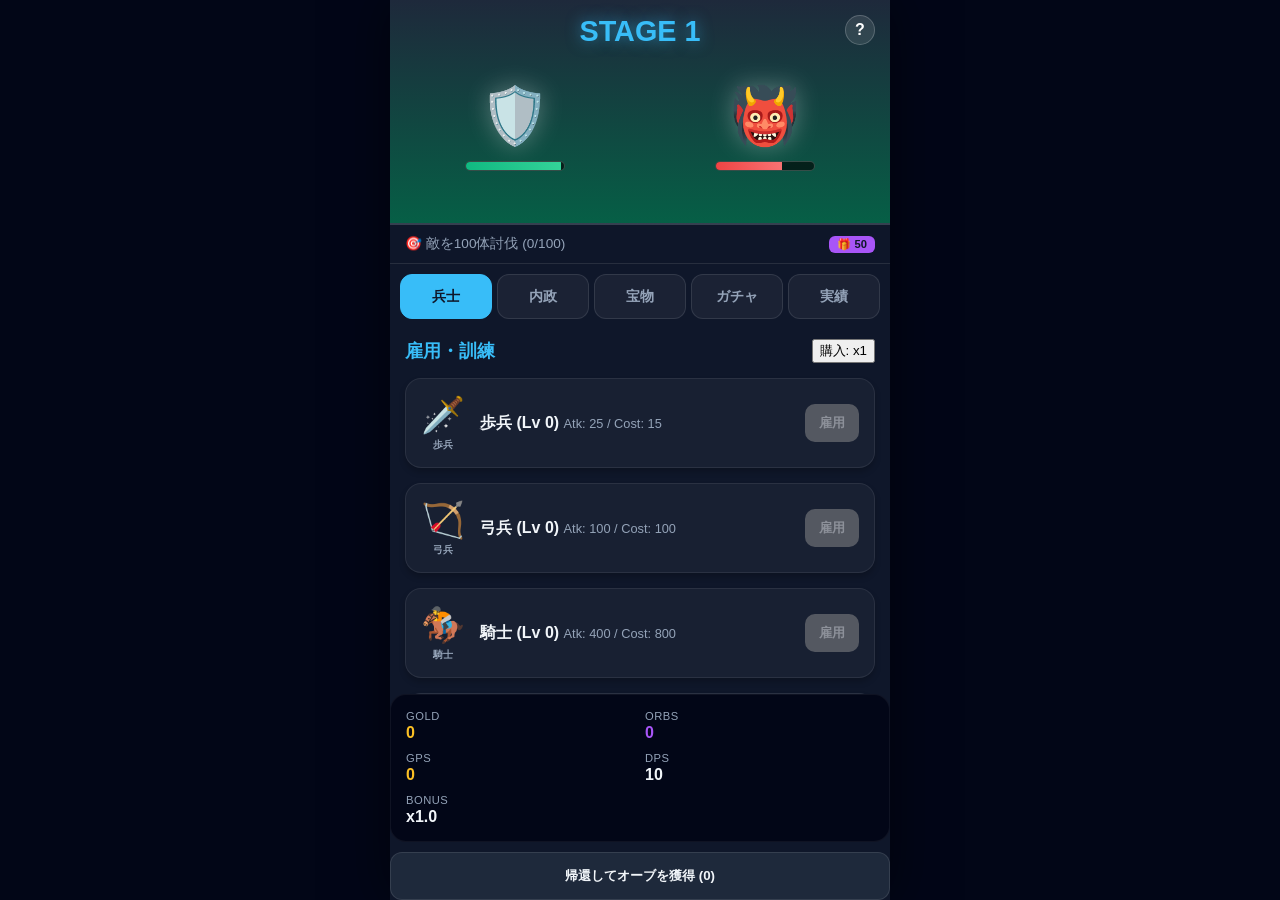
==== commit ac897f77: "Update index.html: implement strict inflation caps, adjust HP curves, fix NaN loading bug" ====
--- a/index.html
+++ b/index.html
@@ -1711,9 +1711,9 @@
             if (num === undefined || num === null || Number.isNaN(Number(num))) return "0";
             num = Number(num);
             if (!Number.isFinite(num)) return "MAX";
-            if (num < 1000) return Math.floor(num).toString();
-
-            if (num >= 1e18) {
+            if (num < 1000) return Math.floor(Math.max(0, num)).toString();
+
+            if (num >= 1e15) {
                 return num.toExponential(2).replace('+', '');
             }
 
@@ -2021,16 +2021,16 @@
                 if (Number.isNaN(lv) || lv == null) lv = 0;
 
                 // 1. レベル・マイルストーンの「累乗（Power）」化
-                // 10倍では強すぎるため、1.8倍程度に抑える
+                // Lv50毎の倍率を1.5倍に抑える（10倍や1.8倍だと1万階層でInfinity到達の懸念があるため）
                 const milestoneCount = Math.floor(lv / 50);
-                const milestoneMultiplier = Math.pow(1.8, Math.max(0, milestoneCount - 1));
+                const milestoneMultiplier = Math.pow(1.5, Math.max(0, milestoneCount - 1));
 
                 // 2. 宝物所持数による「コンボ乗算」
-                // 1.05倍は総数が増えると指数爆発を起こすため 1.02倍 に緩和
-                const comboMultiplier = Math.pow(1.02, totalArtifacts || 0);
+                // 1.05倍は総数が増えると指数爆発を起こすため 1.01倍 に大きく緩和
+                const comboMultiplier = Math.pow(Math.min(1.05, 1.01 + (totalArtifacts * 0.0001)), totalArtifacts || 0);
 
                 // 4. ステージ進行ボーナス追加
-                const stageMultiplier = Math.pow(1.01, currentStage || 1);
+                const stageMultiplier = Math.pow(1.005, currentStage || 1);
 
                 // 宝物計算の「分離乗算」 (グループ別に乗算枠を構築)
                 const groupA_Sum = (2.0 + (a.atkAdd || 0)) * (g.atkStack || 1);
@@ -2045,8 +2045,13 @@
                     finalDamage *= ((g.bossAtk || 1) * (g.giantKiller || 1));
                 }
 
+                // 計算がInfinityに近づいた場合のブレーキ設計 (JavaScript最大値は1.79e308)
                 if (Number.isNaN(finalDamage) || finalDamage <= 0 || !Number.isFinite(finalDamage)) {
                     finalDamage = baseAtk;
+                }
+                // Infinityを未然に防ぎ、1e300をカンスト値（最大キャップ）とする
+                if (finalDamage > 1e300) {
+                    finalDamage = 1e300;
                 }
 
                 return finalDamage;
@@ -2140,38 +2145,56 @@
                     if (raw) {
                         const d = JSON.parse(raw);
                         this.stage = d.s || 1;
-                        this.gold = d.g || 0;
-                        this.orbs = d.o || 0;
+                        this.gold = Number.isFinite(d.g) ? d.g : 0;
+                        this.orbs = Number.isFinite(d.o) ? d.o : 0;
                         this.totalKills = d.tk || 0;
                         this.killsInSession = d.ks || 0;
+
+                        // 壊れた数値（NaN / Infinity / 負数）のクレンジング
+                        if (this.gold < 0 || Number.isNaN(this.gold)) this.gold = 0;
+                        if (this.orbs < 0 || Number.isNaN(this.orbs)) this.orbs = 0;
 
                         // ユニットレベルの統合（新ユニット対応）
                         if (d.u) {
                             Object.keys(d.u).forEach(id => {
-                                if (this.units.hasOwnProperty(id)) this.units[id] = d.u[id];
+                                if (this.units.hasOwnProperty(id)) {
+                                    let lv = Number(d.u[id]);
+                                    if (Number.isNaN(lv) || !Number.isFinite(lv) || lv < 0) lv = 0;
+                                    this.units[id] = lv;
+                                }
                             });
                         }
                         if (d.q) {
                             Object.keys(d.q).forEach(id => {
-                                if (this.quests.hasOwnProperty(id)) this.quests[id] = d.q[id];
+                                if (this.quests.hasOwnProperty(id)) {
+                                    let lv = Number(d.q[id]);
+                                    if (Number.isNaN(lv) || !Number.isFinite(lv) || lv < 0) lv = 0;
+                                    this.quests[id] = lv;
+                                }
                             });
                         }
 
                         // アーティファクトの読み込み（存在しないものは除外）
                         if (d.a) {
                             Object.keys(d.a).forEach(id => {
-                                if (ARTIFACT_DATA.find(i => i.id === id)) this.artMgr.owned[id] = d.a[id];
+                                if (ARTIFACT_DATA.find(i => i.id === id)) {
+                                    let qty = Number(d.a[id]);
+                                    if (Number.isFinite(qty)) this.artMgr.owned[id] = qty;
+                                }
                             });
                         }
 
                         // ガチャアイテムの読み込み（存在しないものは除外）
                         if (d.ga) {
                             Object.keys(d.ga).forEach(id => {
-                                if (GACHA_ITEMS.find(i => i.id === id)) this.gachaMgr.owned[id] = d.ga[id];
+                                if (GACHA_ITEMS.find(i => i.id === id)) {
+                                    let qty = Number(d.ga[id]);
+                                    if (Number.isFinite(qty)) this.gachaMgr.owned[id] = qty;
+                                }
                             });
                         }
 
-                        if (d.md) this.missions.forEach((m, i) => m.done = d.md[i]);
+                        if (d.md) this.missions.forEach((m, i) => m.done = !!d.md[i]);
 
                         // デイリー実績の読み込み
                         if (d.dd) {
@@ -2732,18 +2755,21 @@
                 const isBoss = (game.stage % 10 === 0);
                 battle.isBoss = isBoss;
 
-                // 4. 敵HP上昇曲線の微調整（160階以降もインフレ対策しつつマイルドに）
+                // 4. 敵HP上昇曲線の微調整（インフレ対策と相対的難易度の向上）
                 let hp;
                 if (game.stage < 160) {
-                    hp = 50 * Math.pow(1.20, Math.max(0, game.stage - 1));
+                    hp = 50 * Math.pow(1.22, Math.max(0, game.stage - 1));
                 } else if (game.stage < 500) {
-                    hp = 50 * Math.pow(1.20, 159) * Math.pow(1.10, game.stage - 160);
+                    hp = 50 * Math.pow(1.22, 159) * Math.pow(1.12, game.stage - 160);
+                } else if (game.stage < 2000) {
+                    hp = 50 * Math.pow(1.22, 159) * Math.pow(1.12, 340) * Math.pow(1.08, game.stage - 500);
                 } else {
-                    // STAGE 500以降は急激なInfinity到達を避けるためさらに緩やかに
-                    hp = 50 * Math.pow(1.20, 159) * Math.pow(1.10, 340) * Math.pow(1.05, game.stage - 500);
+                    // STAGE 2000以降はInfinity回避を最優先し、1.02倍程度の緩やかな進行にする
+                    hp = 50 * Math.pow(1.22, 159) * Math.pow(1.12, 340) * Math.pow(1.08, 1500) * Math.pow(1.02, game.stage - 2000);
                 }
 
                 if (Number.isNaN(hp) || !Number.isFinite(hp)) hp = 1e300; // Infinity防止
+                if (hp > 1e300) hp = 1e300;
 
                 if (isBoss) {
                     hp *= 10;
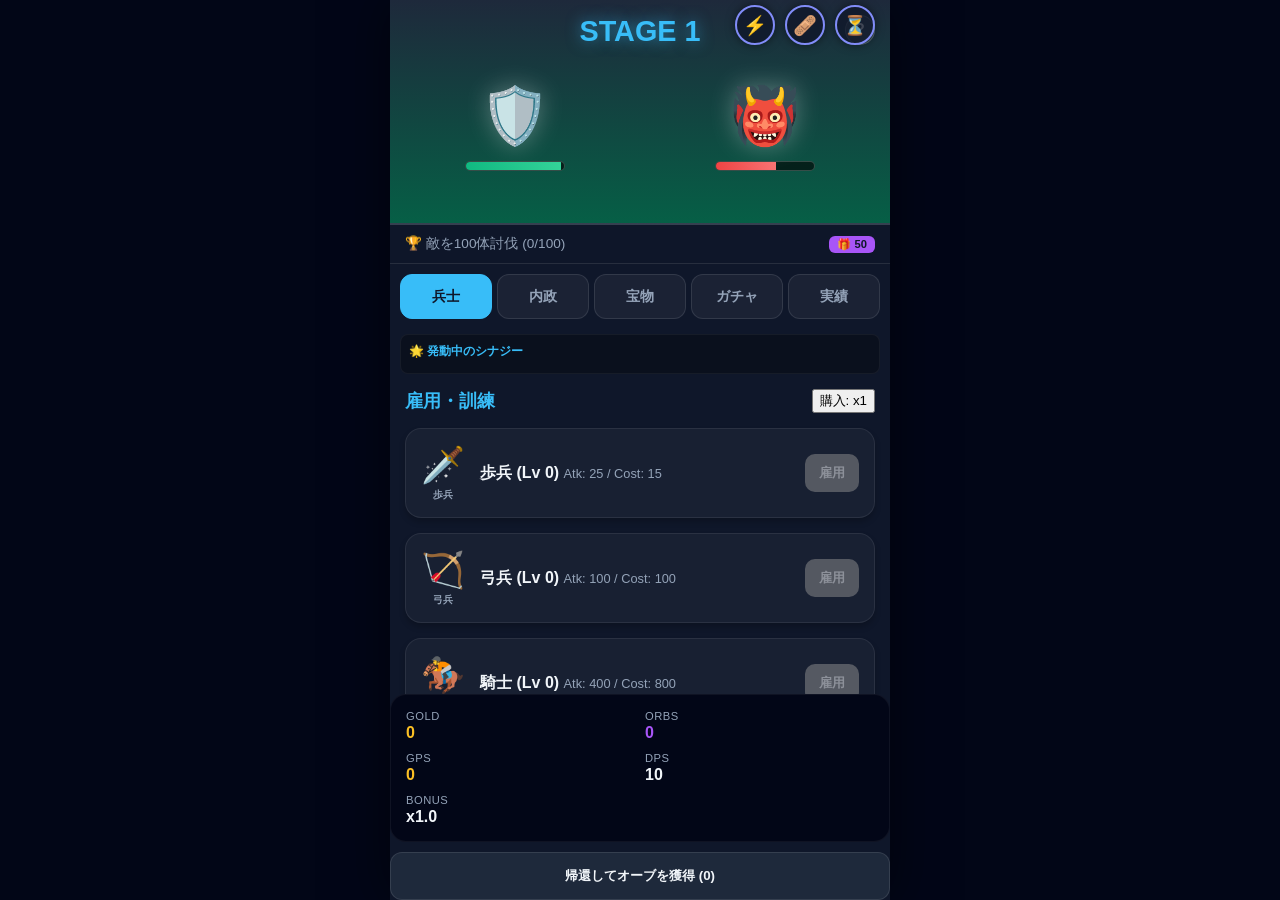
==== commit 847c7050: "Refactor: Split index.html into separate CSS and JS files for better organization" ====
--- a/index.html
+++ b/index.html
@@ -5,1257 +5,7 @@
     <meta charset="UTF-8">
     <meta name="viewport" content="width=device-width, initial-scale=1.0">
     <title>Idle Rogue Rich - プロフェッショナル・アップデート</title>
-    <style>
-        :root {
-            --bg-color: #0f172a;
-            --card-bg: #1e293b;
-            --accent-primary: #38bdf8;
-            --accent-secondary: #818cf8;
-            --text-main: #f1f5f9;
-            --text-dim: #94a3b8;
-            --danger: #ef4444;
-            --success: #22c55e;
-            --gold: #fbbf24;
-            --orb: #a855f7;
-        }
-
-        * {
-            box-sizing: border-box;
-            -webkit-tap-highlight-color: transparent;
-        }
-
-        body {
-            font-family: 'Inter', 'Hiragino Kaku Gothic ProN', 'Meiryo', sans-serif;
-            background-color: #020617;
-            color: var(--text-main);
-            margin: 0;
-            display: flex;
-            justify-content: center;
-            align-items: center;
-            min-height: 100vh;
-            overflow: hidden;
-            font-size: 16px;
-            /* Base font for mobile scaling */
-        }
-
-        @media (max-width: 480px) {
-            body {
-                font-size: 14px;
-            }
-
-            .game-wrapper {
-                height: 100dvh;
-                /* dynamic viewport height for mobile */
-            }
-
-            .item-card {
-                padding: 10px 8px;
-            }
-
-            .tab-btn {
-                padding: 10px 5px;
-            }
-        }
-
-        .game-wrapper {
-            width: 100%;
-            max-width: 500px;
-            /* Slightly wider for better UI */
-            height: 100vh;
-            background-color: var(--bg-color);
-            display: flex;
-            flex-direction: column;
-            position: relative;
-            box-shadow: 0 0 50px rgba(0, 0, 0, 0.5);
-        }
-
-        /* バトルエリア */
-        .battle-screen {
-            flex: 0 0 25%;
-            position: relative;
-            background: linear-gradient(to bottom, #1e1b4b, #0f172a);
-            border-bottom: 2px solid rgba(255, 255, 255, 0.1);
-            overflow: hidden;
-            transition: box-shadow 0.3s;
-        }
-
-        .stage-info {
-            position: absolute;
-            top: 15px;
-            width: 100%;
-            text-align: center;
-            font-size: 1.8rem;
-            font-weight: 800;
-            color: var(--accent-primary);
-            text-shadow: 0 0 15px rgba(56, 189, 248, 0.6);
-            z-index: 10;
-        }
-
-        /* 購入ボタンの無効化（グレーアウト） */
-        .buy-btn:disabled {
-            filter: grayscale(100%);
-            opacity: 0.5;
-            cursor: not-allowed;
-            pointer-events: none;
-        }
-
-        /* 倍速ボタン */
-        .speed-controls {
-            position: absolute;
-            top: 70px;
-            right: 15px;
-            display: none;
-            /* 累計50体討伐まで隠す */
-            gap: 5px;
-            z-index: 100;
-        }
-
-        .speed-btn {
-            background: rgba(0, 0, 0, 0.6);
-            border: 1px solid var(--accent-secondary);
-            color: white;
-            padding: 4px 8px;
-            border-radius: 4px;
-            font-size: 0.7rem;
-            cursor: pointer;
-            transition: 0.2s;
-        }
-
-        .speed-btn.active {
-            background: var(--accent-secondary);
-            font-weight: bold;
-        }
-
-        /* ボス演出看板 */
-        .boss-banner {
-            position: absolute;
-            top: 50%;
-            left: 50%;
-            transform: translate(-50%, -50%) scale(0);
-            background: linear-gradient(90deg, transparent, rgba(220, 38, 38, 0.9), transparent);
-            color: white;
-            width: 100%;
-            text-align: center;
-            padding: 20px 0;
-            font-size: 2rem;
-            font-weight: 900;
-            z-index: 500;
-            pointer-events: none;
-            transition: 0.5s cubic-bezier(0.175, 0.885, 0.32, 1.275);
-            text-shadow: 0 0 10px black;
-        }
-
-        .boss-banner.show {
-            transform: translate(-50%, -50%) scale(1);
-        }
-
-        /* ステージダウン：控えめなヒビ演出 */
-        .stage-down-crack {
-            position: absolute;
-            inset: 0;
-            background: url('data:image/svg+xml;utf8,<svg xmlns="http://www.w3.org/2000/svg" width="100" height="100" viewBox="0 0 100 100"><path d="M0 0 L20 30 L10 50 L40 70 L30 100 M60 0 L50 40 L80 60 L70 90 L100 100" stroke="white" stroke-width="2" fill="none" opacity="0.5"/></svg>');
-            pointer-events: none;
-            display: none;
-            opacity: 0;
-            transition: 0.3s;
-        }
-
-        @keyframes shake-lite {
-
-            0%,
-            100% {
-                transform: translate(0, 0);
-            }
-
-            25% {
-                transform: translate(-2px, 2px);
-            }
-
-            75% {
-                transform: translate(2px, -2px);
-            }
-        }
-
-        .shake-screen {
-            animation: shake-lite 0.2s 3;
-        }
-
-        /* 宝物フィルター */
-        .artifact-filter-area {
-            display: flex;
-            justify-content: space-between;
-            align-items: center;
-            padding: 10px;
-            background: rgba(0, 0, 0, 0.2);
-            border-radius: 8px;
-            margin-bottom: 10px;
-        }
-
-        .rarity-select {
-            background: var(--card-bg);
-            color: white;
-            border: 1px solid rgba(255, 255, 255, 0.1);
-            padding: 5px;
-            font-size: 0.8rem;
-            border-radius: 4px;
-        }
-
-        /* レジェンド詳細ポップアップ */
-        .legend-popup {
-            position: fixed;
-            top: 50%;
-            left: 50%;
-            transform: translate(-50%, -50%);
-            background: var(--card-bg);
-            border: 2px solid var(--gold);
-            padding: 20px;
-            border-radius: 12px;
-            z-index: 1000;
-            display: none;
-            width: 80%;
-            max-width: 300px;
-            box-shadow: 0 0 30px rgba(251, 191, 36, 0.3);
-            text-align: center;
-        }
-
-        /* 背景：階層表現用 */
-        #battle-screen {
-            transition: background 1s ease;
-            background-size: cover;
-            background-position: center;
-        }
-
-        .bg-plains {
-            background: linear-gradient(to bottom, #1e293b, #065f46);
-        }
-
-        .bg-ruins {
-            background: linear-gradient(to bottom, #1e293b, #4b5563);
-        }
-
-        .bg-boss {
-            background: linear-gradient(to bottom, #450a0a, #000000) !important;
-            animation: red-pulse 4s infinite;
-        }
-
-        @keyframes red-pulse {
-
-            0%,
-            100% {
-                opacity: 0.9;
-            }
-
-            50% {
-                opacity: 1;
-            }
-        }
-
-        /* Stage Down エフェクト */
-        .stage-down-overlay {
-            position: absolute;
-            inset: 0;
-            display: none;
-            justify-content: center;
-            align-items: center;
-            z-index: 50;
-            pointer-events: none;
-            background: radial-gradient(circle, transparent 40%, rgba(239, 68, 68, 0.4) 100%);
-        }
-
-        .stage-down-text {
-            color: #ff4444;
-            font-size: 3rem;
-            font-weight: 900;
-            text-shadow: 0 0 20px black;
-            animation: warningShake 0.5s infinite;
-        }
-
-        @keyframes warningShake {
-
-            0%,
-            100% {
-                transform: scale(1);
-            }
-
-            50% {
-                transform: scale(1.1);
-            }
-        }
-
-        .edge-flash-red {
-            animation: redFlash 0.5s 3;
-        }
-
-        @keyframes redFlash {
-
-            0%,
-            100% {
-                box-shadow: inset 0 0 0px var(--danger);
-            }
-
-            50% {
-                box-shadow: inset 0 0 40px var(--danger);
-            }
-        }
-
-        .units-container {
-            height: 100%;
-            display: flex;
-            justify-content: space-around;
-            align-items: center;
-            padding-top: 30px;
-        }
-
-        .entity {
-            display: flex;
-            flex-direction: column;
-            align-items: center;
-            gap: 12px;
-            position: relative;
-        }
-
-        .avatar {
-            font-size: 3.5rem;
-            filter: drop-shadow(0 0 12px rgba(255, 255, 255, 0.3));
-        }
-
-        .hp-container {
-            width: 100px;
-            height: 10px;
-            background: rgba(0, 0, 0, 0.6);
-            border-radius: 5px;
-            overflow: hidden;
-            border: 1px solid rgba(255, 255, 255, 0.2);
-        }
-
-        .hp-fill {
-            height: 100%;
-            width: 100%;
-            transition: width 0.2s ease-out;
-        }
-
-        .hp-ally {
-            background: linear-gradient(90deg, #10b981, #34d399);
-        }
-
-        .hp-enemy {
-            background: linear-gradient(90deg, #ef4444, #f87171);
-        }
-
-        /* 管理エリア */
-        .management-area {
-            flex: 1;
-            display: flex;
-            flex-direction: column;
-            background: var(--bg-color);
-            padding: 0;
-            /* Remove padding to allow mission-bar to touch edges */
-            overflow: hidden;
-        }
-
-        /* 固定実績バーの余白調整 */
-        .tabs {
-            display: flex;
-            gap: 5px;
-            margin: 10px;
-            /* Bring back margin since management-area padding is 0 */
-        }
-
-        .tab-btn {
-            flex: 1;
-            padding: 12px 5px;
-            background: rgba(255, 255, 255, 0.05);
-            border: 1px solid rgba(255, 255, 255, 0.1);
-            color: var(--text-dim);
-            border-radius: 12px;
-            cursor: pointer;
-            font-size: 0.9rem;
-            font-weight: bold;
-            transition: 0.2s;
-        }
-
-        .tab-btn.active {
-            background: var(--accent-primary);
-            color: var(--bg-color);
-            border-color: var(--accent-primary);
-        }
-
-        .tab-content {
-            display: none;
-            flex: 1;
-            min-height: 0;
-            /* flexbox子要素のスクロール有効化に必須 */
-            overflow-y: auto;
-            padding: 10px 15px;
-            -webkit-overflow-scrolling: touch;
-            scrollbar-width: thin;
-            scrollbar-color: var(--accent-primary) transparent;
-        }
-
-        .tab-content::-webkit-scrollbar {
-            width: 4px;
-        }
-
-        .tab-content::-webkit-scrollbar-thumb {
-            background: var(--accent-primary);
-            border-radius: 10px;
-        }
-
-        .tab-content.active {
-            display: flex;
-            flex-direction: column;
-        }
-
-        /* === デイリー実績タブ用スタイル === */
-        .daily-mission-card {
-            background: rgba(255, 255, 255, 0.04);
-            border: 1px solid rgba(255, 255, 255, 0.08);
-            border-radius: 16px;
-            padding: 15px;
-            margin-bottom: 12px;
-            transition: 0.2s;
-        }
-
-        .daily-mission-card.completed {
-            border-color: rgba(34, 197, 94, 0.4);
-            background: rgba(34, 197, 94, 0.08);
-        }
-
-        .daily-mission-card.claimed {
-            opacity: 0.5;
-            border-color: rgba(255, 255, 255, 0.05);
-        }
-
-        .daily-mission-header {
-            display: flex;
-            justify-content: space-between;
-            align-items: center;
-            margin-bottom: 10px;
-        }
-
-        .daily-mission-title {
-            font-weight: bold;
-            font-size: 0.95rem;
-        }
-
-        .daily-mission-reward {
-            color: var(--orb);
-            font-size: 0.8rem;
-            font-weight: bold;
-        }
-
-        .daily-progress-bar {
-            height: 10px;
-            background: rgba(255, 255, 255, 0.08);
-            border-radius: 5px;
-            overflow: hidden;
-            margin-bottom: 6px;
-        }
-
-        .daily-progress-fill {
-            height: 100%;
-            background: linear-gradient(90deg, var(--accent-primary), var(--accent-secondary));
-            border-radius: 5px;
-            transition: width 0.5s ease;
-        }
-
-        .daily-mission-card.completed .daily-progress-fill {
-            background: linear-gradient(90deg, var(--success), #4ade80);
-        }
-
-        .daily-progress-text {
-            font-size: 0.75rem;
-            color: var(--text-dim);
-            text-align: right;
-            margin-bottom: 8px;
-        }
-
-        .claim-btn {
-            width: 100%;
-            padding: 10px;
-            border: none;
-            border-radius: 10px;
-            font-weight: bold;
-            cursor: pointer;
-            transition: 0.2s;
-            font-size: 0.9rem;
-        }
-
-        .claim-btn.available {
-            background: linear-gradient(to right, var(--success), #4ade80);
-            color: var(--bg-color);
-            box-shadow: 0 4px 15px rgba(34, 197, 94, 0.3);
-        }
-
-        .claim-btn.available:active {
-            transform: scale(0.96);
-        }
-
-        .claim-btn.locked {
-            background: rgba(255, 255, 255, 0.05);
-            color: var(--text-dim);
-            cursor: not-allowed;
-        }
-
-        .claim-btn.claimed-btn {
-            background: rgba(255, 255, 255, 0.05);
-            color: var(--text-dim);
-            cursor: default;
-        }
-
-        .daily-reset-info {
-            text-align: center;
-            font-size: 0.75rem;
-            color: var(--text-dim);
-            margin-bottom: 15px;
-            padding: 8px;
-            background: rgba(0, 0, 0, 0.2);
-            border-radius: 8px;
-        }
-
-        /* ショップ・実績 */
-        .shop-header {
-            display: flex;
-            justify-content: space-between;
-            align-items: center;
-            margin-bottom: 15px;
-        }
-
-        .shop-title {
-            color: var(--accent-primary);
-            font-weight: 800;
-            font-size: 1.1rem;
-        }
-
-        .item-card {
-            background: var(--card-bg);
-            border-radius: 16px;
-            padding: 12px;
-            margin-bottom: 10px;
-            display: flex;
-            align-items: center;
-            gap: 12px;
-            border: 1px solid rgba(255, 255, 255, 0.05);
-            box-shadow: 0 4px 6px rgba(0, 0, 0, 0.2);
-        }
-
-        .item-icon-wrapper {
-            display: flex;
-            flex-direction: column;
-            align-items: center;
-            gap: 2px;
-        }
-
-        .unit-label {
-            font-size: 0.65rem;
-            color: var(--text-dim);
-            font-weight: bold;
-        }
-
-        .item-icon {
-            font-size: 2.2rem;
-        }
-
-        .item-info {
-            flex: 1;
-        }
-
-        .item-name {
-            font-weight: bold;
-            color: var(--text-main);
-            font-size: 1rem;
-        }
-
-        .item-desc {
-            font-size: 0.8rem;
-            color: var(--text-dim);
-        }
-
-        .buy-btn {
-            padding: 10px 14px;
-            background: var(--accent-secondary);
-            border-radius: 10px;
-            color: white;
-            font-weight: 800;
-            border: none;
-            cursor: pointer;
-        }
-
-        /* ポップアップ演出 */
-        .atk-up-pop {
-            position: absolute;
-            color: #fbbf24;
-            font-weight: 900;
-            font-size: 1.4rem;
-            pointer-events: none;
-            animation: atkPop 0.6s ease-out forwards;
-            z-index: 200;
-            text-shadow: 0 0 10px rgba(0, 0, 0, 0.8);
-        }
-
-        @keyframes atkPop {
-            0% {
-                transform: scale(0.5);
-                opacity: 0;
-            }
-
-            30% {
-                transform: scale(1.2);
-                opacity: 1;
-            }
-
-            100% {
-                transform: translateY(-40px) scale(1);
-                opacity: 0;
-            }
-        }
-
-        /* Legacy mission-area styles removed */
-
-        /* ヘルプボタン */
-        .help-btn {
-            position: absolute;
-            top: 15px;
-            right: 15px;
-            width: 30px;
-            height: 30px;
-            background: rgba(255, 255, 255, 0.1);
-            border: 1px solid rgba(255, 255, 255, 0.2);
-            border-radius: 50%;
-            color: white;
-            display: flex;
-            justify-content: center;
-            align-items: center;
-            cursor: pointer;
-            z-index: 100;
-            font-weight: bold;
-        }
-
-        /* モーダル共通 */
-        .modal {
-            position: fixed;
-            inset: 0;
-            background: rgba(0, 0, 0, 0.9);
-            z-index: 3000;
-            display: none;
-            justify-content: center;
-            align-items: center;
-            padding: 20px;
-        }
-
-        .modal-content {
-            background: var(--card-bg);
-            border-radius: 20px;
-            padding: 25px;
-            width: 100%;
-            max-width: 400px;
-            max-height: 80vh;
-            overflow-y: auto;
-            position: relative;
-        }
-
-        .close-modal {
-            position: absolute;
-            top: 15px;
-            right: 15px;
-            font-size: 1.5rem;
-            cursor: pointer;
-        }
-
-        .help-content h3 {
-            color: var(--accent-primary);
-            border-bottom: 1px solid #334155;
-            padding-bottom: 5px;
-        }
-
-        .help-content p {
-            font-size: 0.85rem;
-            line-height: 1.5;
-            color: var(--text-dim);
-        }
-
-        /* アーティファクト詳細（ガチャ用） */
-        .gacha-item-detail {
-            font-size: 0.8rem;
-            margin-top: 5px;
-            color: var(--accent-secondary);
-        }
-
-        /* アニメーション：ヒット演出 */
-        @keyframes flash {
-
-            0%,
-            100% {
-                filter: brightness(1);
-            }
-
-            50% {
-                filter: brightness(3) contrast(1.5);
-            }
-        }
-
-        .damage-popup {
-            position: absolute;
-            font-weight: 900;
-            font-size: 1.5rem;
-            pointer-events: none;
-            animation: floatUp 0.8s forwards;
-            z-index: 100;
-            text-shadow: 2px 2px 0px rgba(0, 0, 0, 1);
-        }
-
-        @keyframes floatUp {
-            0% {
-                transform: translateY(0);
-                opacity: 1;
-            }
-
-            100% {
-                transform: translateY(-60px);
-                opacity: 0;
-            }
-        }
-
-        .footer-stats {
-            background: #020617;
-            padding: 12px;
-            border-radius: 16px;
-            display: grid;
-            grid-template-columns: 1fr 1fr;
-            gap: 8px;
-            margin-top: auto;
-            border: 1px solid rgba(255, 255, 255, 0.05);
-        }
-
-        .stat-val {
-            font-size: 1.1rem;
-        }
-
-        /* アーティファクト */
-        .artifact-grid {
-            display: grid;
-            grid-template-columns: repeat(4, 1fr);
-            gap: 12px;
-            padding: 5px;
-        }
-
-        .artifact-slot {
-            aspect-ratio: 1;
-            background: rgba(0, 0, 0, 0.3);
-            border-radius: 12px;
-            display: flex;
-            justify-content: center;
-            align-items: center;
-            font-size: 1.5rem;
-            border: 2px solid transparent;
-            opacity: 0.3;
-            transition: all 0.3s;
-            cursor: help;
-        }
-
-        .artifact-slot.owned {
-            opacity: 1;
-            background: rgba(255, 255, 255, 0.05);
-        }
-
-        /* ガチャUI */
-        .gacha-container {
-            padding: 20px;
-            text-align: center;
-            background: rgba(0, 0, 0, 0.2);
-            border-radius: 20px;
-            border: 1px dashed rgba(168, 85, 247, 0.4);
-        }
-
-        .gacha-banner {
-            font-size: 1.5rem;
-            font-weight: bold;
-            margin-bottom: 15px;
-            background: linear-gradient(45deg, #a855f7, #38bdf8);
-            -webkit-background-clip: text;
-            -webkit-text-fill-color: transparent;
-        }
-
-        .gacha-btn {
-            width: 100%;
-            padding: 18px;
-            background: linear-gradient(to right, #6366f1, #a855f7);
-            color: white;
-            border: none;
-            border-radius: 14px;
-            font-weight: bold;
-            font-size: 1.1rem;
-            cursor: pointer;
-            box-shadow: 0 4px 15px rgba(168, 85, 247, 0.4);
-            transition: all 0.2s;
-        }
-
-        .gacha-btn:active {
-            transform: scale(0.96);
-        }
-
-        .gacha-owned {
-            margin-top: 25px;
-            display: grid;
-            grid-template-columns: repeat(2, 1fr);
-            gap: 12px;
-        }
-
-        .gacha-item {
-            background: rgba(255, 255, 255, 0.05);
-            padding: 10px;
-            border-radius: 10px;
-            font-size: 0.8rem;
-            display: flex;
-            align-items: center;
-            gap: 10px;
-        }
-
-        /* 統計エリア */
-        .footer-stats {
-            background: #020617;
-            padding: 15px;
-            border-radius: 16px;
-            display: grid;
-            grid-template-columns: 1fr 1fr;
-            gap: 10px;
-            margin-top: auto;
-        }
-
-        .stat-box {
-            display: flex;
-            flex-direction: column;
-            gap: 2px;
-        }
-
-        .stat-lbl {
-            font-size: 0.7rem;
-            color: var(--text-dim);
-            text-transform: uppercase;
-            letter-spacing: 0.5px;
-        }
-
-        .stat-val {
-            font-size: 1rem;
-            font-weight: bold;
-            font-variant-numeric: tabular-nums;
-        }
-
-        .color-gold {
-            color: var(--gold);
-        }
-
-        .color-orb {
-            color: var(--orb);
-        }
-
-        .return-btn {
-            width: 100%;
-            padding: 14px;
-            background: #1e293b;
-            color: var(--text-main);
-            border: 1px solid rgba(255, 255, 255, 0.1);
-            border-radius: 12px;
-            margin-top: 10px;
-            font-weight: bold;
-            cursor: pointer;
-            transition: all 0.2s;
-        }
-
-        .return-btn:hover:not(:disabled) {
-            background: #334155;
-            border-color: var(--accent-primary);
-        }
-
-        /* オーバーレイ */
-        .overlay {
-            position: fixed;
-            top: 0;
-            left: 0;
-            width: 100%;
-            height: 100%;
-            background: rgba(0, 0, 0, 0.85);
-            backdrop-filter: blur(10px);
-            z-index: 1000;
-            display: none;
-            justify-content: center;
-            align-items: center;
-        }
-
-        .result-card {
-            width: 90%;
-            max-width: 400px;
-            background: var(--card-bg);
-            border: 1px solid rgba(255, 255, 255, 0.1);
-            border-radius: 28px;
-            padding: 25px;
-            text-align: center;
-            box-shadow: 0 25px 50px -12px rgba(0, 0, 0, 0.5);
-            max-height: 90vh;
-            display: flex;
-            flex-direction: column;
-        }
-
-        /* --- 新規UIスタイル --- */
-        .mission-bar {
-            background: rgba(15, 23, 42, 0.85);
-            border-bottom: 1px solid rgba(255, 255, 255, 0.1);
-            padding: 10px 15px;
-            display: flex;
-            justify-content: space-between;
-            align-items: center;
-            cursor: pointer;
-            transition: 0.2s;
-            position: sticky;
-            top: 0;
-            z-index: 10;
-            backdrop-filter: blur(8px);
-        }
-
-        .mission-bar:hover {
-            background: rgba(30, 41, 59, 0.95);
-        }
-
-        .mission-summary-text {
-            font-size: 0.85rem;
-            color: var(--text-dim);
-            white-space: nowrap;
-            overflow: hidden;
-            text-overflow: ellipsis;
-            max-width: 70%;
-        }
-
-        .mission-reward-badge {
-            background: var(--orb);
-            color: var(--bg-color);
-            font-size: 0.7rem;
-            font-weight: bold;
-            padding: 2px 8px;
-            border-radius: 6px;
-            display: flex;
-            align-items: center;
-            gap: 4px;
-        }
-
-        .mission-modal {
-            display: none;
-            position: fixed;
-            top: 0;
-            left: 0;
-            width: 100%;
-            height: 100%;
-            background: rgba(0, 0, 0, 0.85);
-            z-index: 2000;
-            justify-content: center;
-            align-items: center;
-            padding: 20px;
-        }
-
-        .mission-modal-content {
-            background: var(--card-bg);
-            border: 1px solid rgba(255, 255, 255, 0.1);
-            width: 100%;
-            max-width: 420px;
-            border-radius: 20px;
-            padding: 25px;
-            max-height: 80vh;
-            overflow-y: auto;
-            box-shadow: 0 15px 40px rgba(0, 0, 0, 0.6);
-        }
-
-        .mission-item {
-            background: rgba(255, 255, 255, 0.03);
-            border: 1px solid rgba(255, 255, 255, 0.05);
-            border-radius: 12px;
-            padding: 15px;
-            margin-bottom: 12px;
-            display: flex;
-            flex-direction: column;
-            gap: 10px;
-        }
-
-        .mission-item.done {
-            border-color: rgba(34, 197, 94, 0.3);
-            background: rgba(34, 197, 94, 0.08);
-        }
-
-        .mission-info-top {
-            display: flex;
-            justify-content: space-between;
-            align-items: center;
-        }
-
-        .mission-progress-container {
-            height: 8px;
-            background: rgba(255, 255, 255, 0.08);
-            border-radius: 4px;
-            overflow: hidden;
-        }
-
-        .mission-progress-fill {
-            height: 100%;
-            background: var(--accent-primary);
-            width: 0%;
-            transition: width 0.5s ease;
-        }
-
-        .mission-item.done .mission-progress-fill {
-            background: var(--accent-secondary);
-        }
-
-        /* カード型UIの統一 */
-        .item-card {
-            background: rgba(255, 255, 255, 0.04);
-            border: 1px solid rgba(255, 255, 255, 0.08);
-            border-radius: 16px;
-            padding: 15px;
-            margin-bottom: 15px;
-            display: flex;
-            align-items: center;
-            gap: 15px;
-            position: relative;
-            overflow: hidden;
-            transition: 0.2s;
-        }
-
-        .item-card:hover {
-            border-color: rgba(255, 255, 255, 0.15);
-            background: rgba(255, 255, 255, 0.06);
-        }
-
-        .quest-progress-bg {
-            position: absolute;
-            bottom: 0;
-            left: 0;
-            width: 100%;
-            height: 3px;
-            background: rgba(255, 255, 255, 0.05);
-        }
-
-        .quest-progress-fill {
-            height: 100%;
-            background: var(--accent-secondary);
-            width: 0%;
-            transition: width 0.1s linear;
-        }
-
-        .gps-increase {
-            color: var(--accent-secondary);
-            font-size: 0.75rem;
-            font-weight: bold;
-            margin-left: 5px;
-            animation: bounce-s 1.2s infinite;
-        }
-
-        @keyframes bounce-s {
-
-            0%,
-            100% {
-                transform: translateY(0);
-            }
-
-            50% {
-                transform: translateY(-3px);
-            }
-        }
-
-        /* ガチャリニューアル */
-        .gacha-layout {
-            display: flex;
-            flex-direction: column;
-            height: 100%;
-        }
-
-        .gacha-top {
-            flex: 1;
-            padding: 20px;
-            text-align: center;
-            background: linear-gradient(to bottom, rgba(59, 130, 246, 0.1), transparent);
-            display: flex;
-            flex-direction: column;
-            justify-content: center;
-            align-items: center;
-        }
-
-        .gacha-banner-v2 {
-            font-size: 1.4rem;
-            font-weight: bold;
-            color: var(--orb);
-            margin-bottom: 15px;
-        }
-
-        .gacha-bottom {
-            background: rgba(0, 0, 0, 0.2);
-            padding: 25px;
-            border-top: 1px solid rgba(255, 255, 255, 0.05);
-        }
-
-        .gacha-btn-v2 {
-            width: 100%;
-            padding: 18px;
-            margin-bottom: 12px;
-            font-size: 1.1rem;
-            font-weight: bold;
-            border-radius: 12px;
-            cursor: pointer;
-            transition: 0.3s;
-            border: none;
-        }
-
-        .gacha-btn-1 {
-            background: rgba(255, 255, 255, 0.1);
-            color: var(--text-main);
-            border: 1px solid rgba(255, 255, 255, 0.1);
-        }
-
-        .gacha-btn-10 {
-            background: linear-gradient(to right, #f59e0b, #ef4444);
-            color: white;
-            box-shadow: 0 4px 15px rgba(239, 68, 68, 0.3);
-        }
-
-        .gacha-btn-v2:disabled {
-            opacity: 0.5;
-            filter: grayscale(1);
-        }
-
-        /* 宝物リストのスクロール化とグリッド調整 */
-        .res-art-container {
-            background: rgba(0, 0, 0, 0.2);
-            border-radius: 12px;
-            padding: 15px;
-            margin-bottom: 20px;
-            overflow: hidden;
-            display: flex;
-            flex-direction: column;
-        }
-
-        #res-art-list {
-            display: grid;
-            grid-template-columns: repeat(5, 1fr);
-            gap: 12px;
-            max-height: 40vh;
-            overflow-y: auto;
-            padding: 5px;
-            /* カスタムスクロールバー */
-            scrollbar-width: thin;
-            scrollbar-color: var(--accent-primary) transparent;
-        }
-
-        #res-art-list::-webkit-scrollbar {
-            width: 4px;
-        }
-
-        #res-art-list::-webkit-scrollbar-thumb {
-            background: var(--accent-primary);
-            border-radius: 10px;
-        }
-
-        @media (max-width: 480px) {
-            #res-art-list {
-                grid-template-columns: repeat(4, 1fr);
-                gap: 8px;
-            }
-        }
-
-        /* レアリティ別スロット演出 */
-        .res-art-slot {
-            aspect-ratio: 1;
-            background: rgba(15, 23, 42, 0.5);
-            border: 1px solid rgba(255, 255, 255, 0.1);
-            border-radius: 8px;
-            display: flex;
-            justify-content: center;
-            align-items: center;
-            position: relative;
-            transition: 0.3s;
-        }
-
-        .rarity-n {
-            border-color: #94a3b8;
-        }
-
-        .rarity-r {
-            border-color: #22c55e;
-            background: rgba(34, 197, 94, 0.1);
-        }
-
-        .rarity-hr {
-            border-color: #3b82f6;
-            background: rgba(59, 130, 246, 0.1);
-        }
-
-        .rarity-sr {
-            border-color: #a855f7;
-            background: rgba(168, 85, 247, 0.1);
-        }
-
-        .rarity-l {
-            border-color: #fbbf24;
-            background: rgba(251, 191, 36, 0.15);
-            box-shadow: 0 0 10px rgba(251, 191, 36, 0.3);
-            animation: legend-glow 2s infinite;
-        }
-
-        @keyframes legend-glow {
-
-            0%,
-            100% {
-                box-shadow: 0 0 5px rgba(251, 191, 36, 0.3);
-            }
-
-            50% {
-                box-shadow: 0 0 15px rgba(251, 191, 36, 0.6);
-            }
-        }
-
-        /* ツールチップ */
-        .tooltip {
-            position: fixed;
-            background: rgba(15, 23, 42, 0.98);
-            border: 1px solid var(--accent-primary);
-            color: white;
-            padding: 12px 18px;
-            border-radius: 10px;
-            font-size: 0.85rem;
-            z-index: 2000;
-            pointer-events: none;
-            display: none;
-            box-shadow: 0 10px 30px rgba(0, 0, 0, 0.6);
-        }
-
-        .death-flash {
-            animation: deathFlash 0.3s ease-out;
-        }
-
-        @keyframes deathFlash {
-            0% {
-                filter: brightness(1);
-            }
-
-            50% {
-                filter: brightness(10) contrast(2) hue-rotate(90deg);
-            }
-
-            100% {
-                filter: brightness(1);
-            }
-        }
-
-        .art-multi {
-            position: absolute;
-            bottom: -2px;
-            right: -2px;
-            background: rgba(0, 0, 0, 0.8);
-            color: var(--gold);
-            font-size: 0.6rem;
-            padding: 1px 3px;
-            border-radius: 3px;
-            border: 1px solid var(--gold);
-            font-weight: bold;
-            pointer-events: none;
-        }
-    </style>
+    <link rel="stylesheet" href="css/style.css">
 </head>
 
 <body>
@@ -1264,6 +14,22 @@
         <div class="help-btn" onclick="openHelp()">?</div>
 
         <div class="battle-screen" id="battle-screen">
+            <!-- アクティブスキルバー -->
+            <div class="skill-bar" id="skill-bar">
+                <div class="skill-btn" id="btn-thunder" onclick="useSkill('thunder')" title="サンダー: 敵全体に大ダメージ (CD:60秒)">
+                    ⚡
+                    <div class="skill-cd-overlay" id="cd-thunder"></div>
+                </div>
+                <div class="skill-btn" id="btn-heal" onclick="useSkill('heal')" title="ヒール: HP全回復 (CD:120秒)">
+                    🩹
+                    <div class="skill-cd-overlay" id="cd-heal"></div>
+                </div>
+                <div class="skill-btn" id="btn-haste" onclick="useSkill('haste')" title="ヘイスト: 10秒間、攻撃速度2倍 (CD:180秒)">
+                    ⏳
+                    <div class="skill-cd-overlay" id="cd-haste"></div>
+                </div>
+            </div>
+
             <div id="stage-down-overlay" class="stage-down-overlay">
                 <div class="stage-down-text">⚠ Stage Down ⚠</div>
             </div>
@@ -1310,6 +76,14 @@
                 <button class="tab-btn" onclick="showTab('artifacts')">宝物</button>
                 <button class="tab-btn" onclick="showTab('gacha')">ガチャ</button>
                 <button class="tab-btn" onclick="showTab('daily')">実績</button>
+            </div>
+
+            <!-- クラスシナジー表示ボード -->
+            <div class="synergy-board" id="synergy-board">
+                <div class="synergy-title"><span>🌟 発動中のシナジー</span></div>
+                <div class="synergy-list" id="synergy-list">
+                    <!-- JSにて動的生成 -->
+                </div>
             </div>
 
             <div id="units-tab" class="tab-content active">
@@ -1466,1675 +240,14 @@
         </div>
 
         <div id="custom-tooltip" class="tooltip"></div>
+        <div id="toast-container" class="toast-container"></div>
     </div>
 
-    <script>
-        // --- 設定・定数 ---
-        const UNIT_TYPES = [
-            { id: 'infantry', name: '歩兵', icon: '🗡️', baseAtk: 25, baseCost: 15, unlockAt: 0 },
-            { id: 'archer', name: '弓兵', icon: '🏹', baseAtk: 100, baseCost: 100, unlockAt: 0 },
-            { id: 'knight', name: '騎士', icon: '🏇', baseAtk: 400, baseCost: 800, unlockAt: 0 },
-            { id: 'samurai', name: '侍', icon: '👘', baseAtk: 2000, baseCost: 5000, unlockAt: 0 },
-            { id: 'warrior', name: 'ビッグウォーリア', icon: '🛡️', baseAtk: 12000, baseCost: 50000, unlockAt: 100 },
-            { id: 'golem', name: 'ゴーレム', icon: '🗿', baseAtk: 65000, baseCost: 500000, unlockAt: 200 },
-            { id: 'dragon', name: 'ドラゴンライダー', icon: '🐉', baseAtk: 400000, baseCost: 8000000, unlockAt: 300 }
-        ];
-
-        const RARITIES = {
-            L: { name: 'LEGEND', color: '#fbbf24', chance: 0.005 },
-            SR: { name: 'SUPER RARE', color: '#a855f7', chance: 0.025 },
-            HR: { name: 'HYPER RARE', color: '#3b82f6', chance: 0.07 },
-            R: { name: 'RARE', color: '#22c55e', chance: 0.20 },
-            N: { name: 'NORMAL', color: '#94a3b8', chance: 0.70 }
-        };
-
-        // スキルIDを日本語名に変換する辞書
-        const EFFECT_TEXT = {
-            'atk_add': '全攻撃力UP',
-            'atk_multi': '攻撃速度UP',
-            'gold_multi': '獲得ゴールドUP',
-            'hp_multi': '最大HP・防御UP',
-            'area_damage': '確率で範囲ダメージを与える',
-            'holy_regen': '聖なる光でHPが持続回復する',
-            'curse_atk': 'HPを削り、攻撃力を極限まで高める',
-            'crit_up': '致命的な一撃が出る確率が上昇',
-            'pierce_shot': '敵の装甲を貫通してダメージを与える',
-            'cheat_death': '死の淵から一度だけ蘇る',
-            'reflect_dmg': '受けたダメージの一部を敵に反射する',
-            'slow_move': '防御を極めるが、行動がわずかに鈍る',
-            'resist_all': 'あらゆる状態異常やデバフを無効化する',
-            'absorb_atk': '敵の攻撃を吸収し、自らの力に変える',
-            'lucky_drop': '敵がレアアイテムを落としやすくなる',
-            'extra_coin': '敵を倒した際、追加でコインを獲得する',
-            'pain_coin': 'ダメージを受けるたび、わずかにゴールドを得る',
-            'greed_aura': '強欲のオーラを纏い、全収入を増幅させる',
-            'boss_rich': 'ボス討伐時の報酬が大幅に増加する',
-            'evasion_up': '敵の攻撃を華麗に回避する確率が上昇',
-            'double_tap': '一撃で二度のダメージを与える',
-            'time_stop': '確率で敵の時間を一時的に停止させる',
-            'no_delay': '攻撃の間隔が限界まで短縮される',
-            'instant_action': '行動のリキャスタイムが消失する',
-            'divine_shred': '神の加護により、ステージが進むほど強くなる',
-            'instant_kill': '低確率で敵を一撃のもとに屠る'
-        };
-
-        const ARTIFACT_DATA = [
-            // --- [武器系：全攻撃力アップ] ---
-            { id: 'wood_stick', rarity: 'N', name: '木の棒', icon: '🦯', effect: 'atk_add', value: 0.05 },
-            { id: 'bronze_dagger', rarity: 'N', name: '銅の短剣', icon: '🔪', effect: 'atk_add', value: 0.10 },
-            { id: 'hunter_bow', rarity: 'N', name: '狩人の弓', icon: '🏹', effect: 'atk_add', value: 0.15 },
-            { id: 'apprentice_staff', rarity: 'N', name: '見習いの杖', icon: '🪄', effect: 'atk_add', value: 0.15 },
-            { id: 'stone_axe', rarity: 'N', name: '石の斧', icon: '🪓', effect: 'atk_add', value: 0.20 },
-            { id: 'steel_sword', rarity: 'R', name: '鋼の長剣', icon: '⚔️', effect: 'atk_add', value: 0.35 },
-            { id: 'knight_spear', rarity: 'R', name: '騎士の槍', icon: '🔱', effect: 'atk_add', value: 0.40 },
-            { id: 'battle_axe', rarity: 'R', name: 'バトルアックス', icon: '🪓', effect: 'atk_add', value: 0.45 },
-            { id: 'mage_staff', rarity: 'R', name: '魔道士の杖', icon: '🔮', effect: 'atk_add', value: 0.45 },
-            { id: 'cross_bow', rarity: 'R', name: 'クロスボウ', icon: '🏹', effect: 'atk_add', value: 0.50 },
-            { id: 'platinum_sword', rarity: 'HR', name: 'プラチナソード', icon: '🗡️', effect: 'atk_add', value: 0.60 },
-            { id: 'guren_staff', rarity: 'HR', name: '紅蓮の杖', icon: '🔥', effect: 'atk_add', value: 0.65 },
-            { id: 'berserker_axe', rarity: 'HR', name: '狂戦士の斧', icon: '🪓', effect: 'atk_add', value: 0.70 },
-            { id: 'sniper_bow', rarity: 'HR', name: 'スナイパーボウ', icon: '🎯', effect: 'atk_add', value: 0.75 },
-            { id: 'dragon_spear', rarity: 'HR', name: '竜骨の槍', icon: '🐉', effect: 'atk_add', value: 0.80 },
-            { id: 'oric_sword', rarity: 'SR', name: 'オリハルコンの剣', icon: '✨', effect: 'atk_add', value: 0.85 },
-            { id: 'holy_spear', rarity: 'SR', name: '聖騎士の槍', icon: '🔱', effect: 'atk_add', value: 0.90 },
-            { id: 'stardust_staff', rarity: 'SR', name: '星屑の杖', icon: '🌟', effect: 'atk_add', value: 0.90 },
-            { id: 'giant_axe', rarity: 'SR', name: '巨人の斧', icon: '🔨', effect: 'atk_add', value: 0.95 },
-            { id: 'angel_bow', rarity: 'SR', name: '天使の弓', icon: '👼', effect: 'atk_add', value: 1.00 },
-            { id: 'excalibur', rarity: 'L', name: '聖剣エクスカリバー', icon: '⚔️', effect: 'atk_add', value: 4.00, special: 'holy_regen' },
-            { id: 'muramasa', rarity: 'L', name: '妖刀村正', icon: '🔪', effect: 'atk_add', value: 4.50, special: 'curse_atk' },
-            { id: 'sun_staff', rarity: 'L', name: '太陽の杖', icon: '☀️', effect: 'atk_add', value: 3.50, special: 'area_damage' },
-            { id: 'destruct_axe', rarity: 'L', name: '破壊の斧', icon: '🪓', effect: 'atk_add', value: 4.00, special: 'crit_up' },
-            { id: 'celestial_bow', rarity: 'L', name: '天穹の弓', icon: '🏹', effect: 'atk_add', value: 3.50, special: 'pierce_shot' },
-
-            // --- [盾系：防御力アップ] ---
-            { id: 'wood_buckler', rarity: 'N', name: '木のバックラー', icon: '🛡️', effect: 'hp_multi', value: 0.10 },
-            { id: 'leather_shield', rarity: 'N', name: '皮の盾', icon: '🛡️', effect: 'hp_multi', value: 0.15 },
-            { id: 'bronze_shield', rarity: 'N', name: '銅の盾', icon: '🛡️', effect: 'hp_multi', value: 0.20 },
-            { id: 'pot_lid', rarity: 'N', name: 'なべのふた', icon: '🍳', effect: 'hp_multi', value: 0.05 },
-            { id: 'soldier_shield', rarity: 'N', name: '兵士の盾', icon: '🛡️', effect: 'hp_multi', value: 0.20 },
-            { id: 'steel_shield', rarity: 'R', name: '鋼の盾', icon: '🛡️', effect: 'hp_multi', value: 0.35 },
-            { id: 'silver_shield', rarity: 'R', name: '銀の盾', icon: '🛡️', effect: 'hp_multi', value: 0.40 },
-            { id: 'knight_shield', rarity: 'R', name: '騎士の盾', icon: '🛡️', effect: 'hp_multi', value: 0.45 },
-            { id: 'round_shield', rarity: 'R', name: 'ラウンドシールド', icon: '🛡️', effect: 'hp_multi', value: 0.40 },
-            { id: 'kite_shield', rarity: 'R', name: 'カイトシールド', icon: '🛡️', effect: 'hp_multi', value: 0.50 },
-            { id: 'plat_shield', rarity: 'HR', name: 'プラチナの盾', icon: '🛡️', effect: 'hp_multi', value: 0.60 },
-            { id: 'mithril_shield', rarity: 'HR', name: 'ミスリルの盾', icon: '🛡️', effect: 'hp_multi', value: 0.65 },
-            { id: 'ice_shield', rarity: 'HR', name: '氷結の盾', icon: '❄️', effect: 'hp_multi', value: 0.70 },
-            { id: 'dragon_shield', rarity: 'HR', name: '竜鱗の盾', icon: '🛡️', effect: 'hp_multi', value: 0.75 },
-            { id: 'tower_shield', rarity: 'HR', name: 'タワーシールド', icon: '🛡️', effect: 'hp_multi', value: 0.80 },
-            { id: 'oric_shield', rarity: 'SR', name: 'オリハルコンの盾', icon: '🛡️', effect: 'hp_multi', value: 0.85 },
-            { id: 'holy_shield', rarity: 'SR', name: '聖騎士の盾', icon: '🛡️', effect: 'hp_multi', value: 0.90 },
-            { id: 'stardust_shield', rarity: 'SR', name: '星屑の盾', icon: '✨', effect: 'hp_multi', value: 0.95 },
-            { id: 'giant_shield', rarity: 'SR', name: '巨人の盾', icon: '🛡️', effect: 'hp_multi', value: 0.95 },
-            { id: 'spirit_shield', rarity: 'SR', name: '精霊の盾', icon: '🍃', effect: 'hp_multi', value: 1.00 },
-            { id: 'aegis', rarity: 'L', name: '神盾イージス', icon: '🛡️', effect: 'hp_multi', value: 4.00, special: 'cheat_death' },
-            { id: 'prydwen', rarity: 'L', name: '聖盾プリトウェン', icon: '🛡️', effect: 'hp_multi', value: 3.50, special: 'reflect_dmg' },
-            { id: 'genbu_shell', rarity: 'L', name: '玄武の甲羅', icon: '🐢', effect: 'hp_multi', value: 5.00, special: 'slow_move' },
-            { id: 'argos', rarity: 'L', name: '魔盾アルゴス', icon: '🛡️', effect: 'hp_multi', value: 4.50, special: 'resist_all' },
-            { id: 'void_shield', rarity: 'L', name: '虚無の盾', icon: '🌀', effect: 'hp_multi', value: 4.00, special: 'absorb_atk' },
-
-            // --- [コイン系：お金獲得率アップ] ---
-            { id: 'copper_coin', rarity: 'N', name: '銅貨', icon: '🪙', effect: 'gold_multi', value: 0.10 },
-            { id: 'old_wallet', rarity: 'N', name: '古びた財布', icon: '👛', effect: 'gold_multi', value: 0.15 },
-            { id: 'small_gem', rarity: 'N', name: '小さな宝石', icon: '💎', effect: 'gold_multi', value: 0.15 },
-            { id: 'silver_ring', rarity: 'N', name: '銀の指輪', icon: '💍', effect: 'gold_multi', value: 0.20 },
-            { id: 'piggy_bank', rarity: 'N', name: '貯金箱', icon: '🐷', effect: 'gold_multi', value: 0.25 },
-            { id: 'silver_coin', rarity: 'R', name: '銀貨', icon: '🪙', effect: 'gold_multi', value: 0.35 },
-            { id: 'gold_coin', rarity: 'R', name: '金貨', icon: '🪙', effect: 'gold_multi', value: 0.40 },
-            { id: 'gold_bar', rarity: 'R', name: '金の延べ棒', icon: '🧱', effect: 'gold_multi', value: 0.45 },
-            { id: 'merchant_wallet', rarity: 'R', name: '商人の財布', icon: '💰', effect: 'gold_multi', value: 0.50 },
-            { id: 'pearl_necklace', rarity: 'R', name: '真珠のネックレス', icon: '📿', effect: 'gold_multi', value: 0.50 },
-            { id: 'treasure_map', rarity: 'HR', name: '宝の地図', icon: '🗺️', effect: 'gold_multi', value: 0.60 },
-            { id: 'golden_cup', rarity: 'HR', name: '黄金の杯', icon: '🏆', effect: 'gold_multi', value: 0.65 },
-            { id: 'kings_crown', rarity: 'HR', name: '王の冠', icon: '👑', effect: 'gold_multi', value: 0.70 },
-            { id: 'platinum_ring', rarity: 'HR', name: 'プラチナリング', icon: '💍', effect: 'gold_multi', value: 0.75 },
-            { id: 'ruby_eyes', rarity: 'HR', name: 'ルビーの瞳', icon: '👁️', effect: 'gold_multi', value: 0.75 },
-            { id: 'infinite_ring', rarity: 'SR', name: '巨富の指輪', icon: '💍', effect: 'gold_multi', value: 0.85 },
-            { id: 'eldorado_key', rarity: 'SR', name: '黄金郷の鍵', icon: '🔑', effect: 'gold_multi', value: 0.90 },
-            { id: 'alchemy_book', rarity: 'SR', name: '錬金術の書', icon: '📖', effect: 'gold_multi', value: 0.95 },
-            { id: 'treasure_chest', rarity: 'SR', name: '財宝の箱', icon: '🎁', effect: 'gold_multi', value: 1.00 },
-            { id: 'sun_stone', rarity: 'SR', name: '太陽の石', icon: '☀️', effect: 'gold_multi', value: 1.00 },
-            { id: 'horn_plenty', rarity: 'L', name: '豊穣の角', icon: '🐚', effect: 'gold_multi', value: 3.00, special: 'lucky_drop' },
-            { id: 'midas_hand', rarity: 'L', name: 'ミダス王の手', icon: '✋', effect: 'gold_multi', value: 4.00, special: 'extra_coin' },
-            { id: 'magic_hammer', rarity: 'L', name: '打ち出の小槌', icon: '🔨', effect: 'gold_multi', value: 3.50, special: 'pain_coin' },
-            { id: 'mammon_coin', rarity: 'L', name: 'マモンの金貨', icon: '🪙', effect: 'gold_multi', value: 5.00, special: 'greed_aura' },
-            { id: 'dragon_scale_gold', rarity: 'L', name: '黄金竜の逆鱗', icon: '🐉', effect: 'gold_multi', value: 4.50, special: 'boss_rich' },
-
-            // --- [スピード系：攻撃速度アップ] ---
-            { id: 'light_gloves', rarity: 'N', name: '軽い手袋', icon: '🧤', effect: 'atk_multi', value: 0.10 },
-            { id: 'wind_feather', rarity: 'N', name: '風の羽飾り', icon: '🪶', effect: 'atk_multi', value: 0.15 },
-            { id: 'old_clock', rarity: 'N', name: '古い時計', icon: '⏰', effect: 'atk_multi', value: 0.15 },
-            { id: 'flexible_whip', rarity: 'N', name: 'しなやかな鞭', icon: '🦯', effect: 'atk_multi', value: 0.20 },
-            { id: 'agility_ring', rarity: 'N', name: '俊敏のリング', icon: '💍', effect: 'atk_multi', value: 0.25 },
-            { id: 'thief_bandana', rarity: 'R', name: '盗賊のバンダナ', icon: '🧣', effect: 'atk_multi', value: 0.35 },
-            { id: 'ninja_band', rarity: 'R', name: '忍者の鉢巻き', icon: '🥋', effect: 'atk_multi', value: 0.40 },
-            { id: 'wind_talisman', rarity: 'R', name: '風の護符', icon: '🧿', effect: 'atk_multi', value: 0.45 },
-            { id: 'speed_ring', rarity: 'R', name: 'スピードリング', icon: '💍', effect: 'atk_multi', value: 0.50 },
-            { id: 'acrobat_cloak', rarity: 'R', name: '軽業師の外套', icon: '🧥', effect: 'atk_multi', value: 0.50 },
-            { id: 'gale_boots', rarity: 'HR', name: '疾風のブーツ', icon: '🥾', effect: 'atk_multi', value: 0.60 },
-            { id: 'lightning_ring', rarity: 'HR', name: '雷光の指輪', icon: '⚡', effect: 'atk_multi', value: 0.65 },
-            { id: 'phantom_cloak', rarity: 'HR', name: '幻影の外套', icon: '🧥', effect: 'atk_multi', value: 0.70 },
-            { id: 'fairy_wing', rarity: 'HR', name: '妖精の羽', icon: '🧚', effect: 'atk_multi', value: 0.75 },
-            { id: 'sand_clock', rarity: 'HR', name: '時の砂時計', icon: '⏳', effect: 'atk_multi', value: 0.75 },
-            { id: 'sonic_shoes', rarity: 'SR', name: '音速の靴', icon: '👟', effect: 'atk_multi', value: 0.85 },
-            { id: 'god_speed_ring', rarity: 'SR', name: '神速の指輪', icon: '💍', effect: 'atk_multi', value: 0.90 },
-            { id: 'swallow_robe', rarity: 'SR', name: '飛燕の羽衣', icon: '👘', effect: 'atk_multi', value: 0.95 },
-            { id: 'time_leap', rarity: 'SR', name: '時間跳躍の時計', icon: '🕰️', effect: 'atk_multi', value: 1.00 },
-            { id: 'star_talisman', rarity: 'SR', name: '星流の護符', icon: '💫', effect: 'atk_multi', value: 1.00 },
-            { id: 'pegasus_boots', rarity: 'L', name: '天馬の靴', icon: '👢', effect: 'atk_multi', value: 3.00, special: 'evasion_up' },
-            { id: 'raijin_drum', rarity: 'L', name: '雷神の太鼓', icon: '🥁', effect: 'atk_multi', value: 4.00, special: 'double_tap' },
-            { id: 'chronos_clock', rarity: 'L', name: 'クロノスの時計', icon: '🕙', effect: 'atk_multi', value: 3.50, special: 'time_stop' },
-            { id: 'fuujin_bag', rarity: 'L', name: '風神の袋', icon: '🥡', effect: 'atk_multi', value: 5.00, special: 'no_delay' },
-            { id: 'light_wing', rarity: 'L', name: '光速の翼', icon: '👼', effect: 'atk_multi', value: 4.50, special: 'instant_action' },
-
-            // --- 既存の特殊神器 (互換性のため維持) ---
-            { id: 'gungnir', rarity: 'L', name: '神槍グングニル', icon: '🔱', effect: 'atk_add', value: 10.0 },
-            { id: 'dainsleif', rarity: 'L', name: '魔剣ダインスレイヴ', icon: '👿', effect: 'atk_add', value: 5.0, special: 'divine_shred' },
-            { id: 'death_scythe', rarity: 'L', name: '死鎌デスサイズ', icon: '💀', effect: 'none', value: 0, special: 'instant_kill' },
-        ];
-
-        const GACHA_ITEMS = [
-            // --- カテゴリ1: 戦闘・兵種強化 (20種) ---
-            { id: 'dragon_scale', rarity: 'R', name: '竜の鱗', icon: '🛡️', desc: '防御HP +5% / 個', max: 50, effect: 'hp_stack', chance: 0.10 },
-            { id: 'exe_axe', rarity: 'SR', name: '処刑人の斧', icon: '🪓', desc: 'ボス特攻 +10% / 個', max: 10, effect: 'boss_slayer', chance: 0.05 },
-            { id: 'sharp_whetstone', rarity: 'N', name: '鋭い砥石', icon: '🪨', desc: '全兵種攻撃力 +2% / 個', max: 100, effect: 'atk_stack', chance: 0.20 },
-            { id: 'crit_gem', rarity: 'HR', name: '会心の魔石', icon: '✨', desc: 'クリティカル率 +1% / 個', max: 50, effect: 'crit_stack', chance: 0.08 },
-            { id: 'vampire_fury', rarity: 'SR', name: '吸血鬼の怒り', icon: '🧛', desc: 'HP再生 +0.5% / 個', max: 20, effect: 'regen_stack', chance: 0.04 },
-            { id: 'shield_spikes', rarity: 'R', name: '盾のスパイク', icon: '🛡️', desc: 'ダメージ反射 +5% / 個', max: 20, effect: 'reflect_stack', chance: 0.07 },
-            { id: 'phantom_boots', rarity: 'HR', name: '幻影のブーツ', icon: '🥾', desc: '回避率 +1% / 個', max: 30, effect: 'evade_stack', chance: 0.06 },
-            { id: 'infinite_quiver', rarity: 'R', name: '無限の矢筒', icon: '🏹', desc: '連続攻撃率 +2% / 個', max: 25, effect: 'double_stack', chance: 0.10 },
-            { id: 'holy_pendant', rarity: 'SR', name: '聖なるペンダント', icon: '📿', desc: '全ステータス +3% / 個', max: 15, effect: 'all_stats', chance: 0.03 },
-            { id: 'war_horn', rarity: 'N', name: '戦いの角笛', icon: '📯', desc: '兵数攻撃力 +1% / 個', max: 200, effect: 'atk_stack_lite', chance: 0.25 },
-            { id: 'soul_eater', rarity: 'L', name: 'ソウルイーター', icon: '💀', desc: '即死率 +0.5% / 個', max: 10, effect: 'inst_stack', chance: 0.01 },
-            { id: 'fire_brand', rarity: 'HR', name: '焦熱の印', icon: '🔥', desc: '属性攻撃力 +5% / 個', max: 30, effect: 'atk_stack', chance: 0.06 },
-            { id: 'clovers_luck', rarity: 'N', name: '四葉のクローバー', icon: '🍀', desc: '命中率・回避率 +0.5% / 個', max: 50, effect: 'luck_stack', chance: 0.15 },
-            { id: 'titan_blood', rarity: 'SR', name: '巨人の血', icon: '🍷', desc: '最大HP +15% / 個', max: 10, effect: 'hp_stack_heavy', chance: 0.04 },
-            { id: 'berserk_mask', rarity: 'HR', name: '狂戦士の仮面', icon: '👺', desc: '攻撃特化 +8% / 個', max: 20, effect: 'atk_stack', chance: 0.05 },
-            { id: 'mirror_armor', rarity: 'SR', name: '鏡の鎧', icon: '🥋', desc: '魔法反射 +10% / 個', max: 10, effect: 'reflect_stack', chance: 0.03 },
-            { id: 'wind_step', rarity: 'R', name: '疾風の歩法', icon: '👟', desc: '速さ補正 +3% / 個', max: 30, effect: 'speed_stack', chance: 0.08 },
-            { id: 'iron_wall', rarity: 'N', name: '鉄壁の誓い', icon: '🧱', desc: 'HP +2% / 個', max: 100, effect: 'hp_stack_lite', chance: 0.18 },
-            { id: 'hero_scarf', rarity: 'HR', name: '勇者のスカーフ', icon: '🧣', desc: 'DPS +4% / 個', max: 40, effect: 'atk_stack', chance: 0.07 },
-            { id: 'blessed_water', rarity: 'SR', name: '聖水', icon: '🍶', desc: 'デバフ耐性 +10% / 個', max: 5, effect: 'none', chance: 0.02 },
-
-            // --- カテゴリ2: 経済・放置効率 (15種) ---
-            { id: 'merch_scale', rarity: 'R', name: '商人の天秤', icon: '⚖️', desc: 'クエスト報酬 +5% / 個', max: 40, effect: 'gold_stack', chance: 0.12 },
-            { id: 'cheat_ledger', rarity: 'SR', name: '値切りの裏帳簿', icon: '📒', desc: 'コスト削減 +2% / 個', max: 20, effect: 'cost_stack', chance: 0.05 },
-            { id: 'golden_touch', rarity: 'HR', name: '黄金の指先', icon: '✨', desc: 'タップゴールド +20% / 個', max: 50, effect: 'gold_stack', chance: 0.08 },
-            { id: 'bank_note', rarity: 'N', name: '銀行の不換紙幣', icon: '💵', desc: 'ゴールド獲得 +1% / 個', max: 250, effect: 'gold_stack_lite', chance: 0.22 },
-            { id: 'lucky_cat', rarity: 'R', name: '招き猫', icon: '🐱', desc: 'レア敵出現率 +10% / 個', max: 10, effect: 'rare_spawn', chance: 0.10 },
-            { id: 'greed_coin', rarity: 'HR', name: '強欲のコイン', icon: '🪙', desc: 'ゴールド倍率 +10% / 個', max: 30, effect: 'gold_stack', chance: 0.07 },
-            { id: 'tax_exempt', rarity: 'SR', name: '免税許可証', icon: '📜', desc: 'ゴールド獲得 +15% / 個', max: 15, effect: 'gold_stack', chance: 0.04 },
-            { id: 'bag_of_holding', rarity: 'N', name: '四次元の袋', icon: '🥡', desc: 'ゴールド獲得 +0.5% / 個', max: 500, effect: 'gold_stack_tiny', chance: 0.30 },
-            { id: 'midas_scroll', rarity: 'SR', name: 'ミダスの古文書', icon: '📜', desc: '全収入 +5% / 個', max: 20, effect: 'gold_stack', chance: 0.03 },
-            { id: 'pension_fund', rarity: 'HR', name: '年金の権利', icon: '🏦', desc: '放置収入 +10% / 個', max: 50, effect: 'gold_stack', chance: 0.06 },
-            { id: 'scout_goggles', rarity: 'R', name: 'スカウター', icon: '🥽', desc: '討伐ゴールド +4% / 個', max: 50, effect: 'gold_stack', chance: 0.11 },
-            { id: 'diamond_pick', rarity: 'SR', name: 'ダイヤのつるはし', icon: '⛏️', desc: '鉱山収入 +50%', max: 1, effect: 'gold_stack', chance: 0.01 },
-            { id: 'crystal_ball', rarity: 'HR', name: '予感の水晶', icon: '🔮', desc: 'ゴールド獲得 +6% / 個', max: 30, effect: 'gold_stack', chance: 0.07 },
-            { id: 'monopoly_card', rarity: 'SR', name: '独占カード', icon: '🃏', desc: '収入 +25%', max: 4, effect: 'gold_stack', chance: 0.02 },
-            { id: 'infinite_wallet', rarity: 'L', name: '無尽蔵の財布', icon: '👛', desc: 'ゴールド獲得 +100%', max: 1, effect: 'gold_stack_heavy', chance: 0.005 },
-
-            // --- カテゴリ3: 周回・特殊システム (15種) ---
-            { id: 'memory_frag', rarity: 'R', name: '記憶の断片', icon: '🧩', desc: '帰還時オーブ +5% / 個', max: 40, effect: 'orb_stack', chance: 0.15 },
-            { id: 'time_spring', rarity: 'SR', name: '時空のねじまき', icon: '⏳', desc: '全体速度 +2% / 個', max: 25, effect: 'full_speed', chance: 0.05 },
-            { id: 'rebirth_ash', rarity: 'HR', name: '転生の灰', icon: '⚱️', desc: '帰還初期レベル +2 / 個', max: 50, effect: 'init_lv_stack', chance: 0.08 },
-            { id: 'warp_engine', rarity: 'SR', name: 'ワープエンジン', icon: '🚀', desc: 'ボススキップ率 +1% / 個', max: 10, effect: 'skip_boss', chance: 0.03 },
-            { id: 'broken_clock', rarity: 'N', name: '壊れた時計', icon: '🕒', desc: '全体速度 +0.5% / 個', max: 100, effect: 'speed_lite', chance: 0.20 },
-            { id: 'orb_magnet', rarity: 'HR', name: 'オーブ磁石', icon: '🧲', desc: 'オーブ獲得 +2% / 個', max: 50, effect: 'orb_stack', chance: 0.07 },
-            { id: 'karma_beads', rarity: 'SR', name: '業の数珠', icon: '📿', desc: 'オーブ倍率 +10% / 個', max: 15, effect: 'orb_stack', chance: 0.04 },
-            { id: 'phoenix_feather', rarity: 'L', name: '不死鳥の羽', icon: '🪶', desc: '全滅時ステージ保持 10% / 個', max: 5, effect: 'keep_stage', chance: 0.01 },
-            { id: 'exp_gear', rarity: 'N', name: '経験の歯車', icon: '⚙️', desc: '全体速度 +1% / 個', max: 50, effect: 'speed_lite', chance: 0.15 },
-            { id: 'prophecy_page', rarity: 'HR', name: '預言者の頁', icon: '📄', desc: 'レア敵出現 +5% / 個', max: 20, effect: 'rare_spawn', chance: 0.06 },
-            { id: 'dimension_key', rarity: 'SR', name: '次元の鍵', icon: '🔑', desc: '帰還時オーブ +20%', max: 5, effect: 'orb_stack_heavy', chance: 0.02 },
-            { id: 'soul_anchor', rarity: 'R', name: '魂の錨', icon: '⚓', desc: '帰還時ゴールド 1% 保持', max: 10, effect: 'keep_gold', chance: 0.08 },
-            { id: 'accelerator', rarity: 'HR', name: '加速装置', icon: '🎛️', desc: '倍速効果 +5% / 個', max: 20, effect: 'speed_stack', chance: 0.05 },
-            { id: 'paradox_box', rarity: 'SR', name: 'パラドックス箱', icon: '📦', desc: '全ガチャ排出率 +5%', max: 10, effect: 'none', chance: 0.03 },
-            { id: 'rainbow_crystal', rarity: 'L', name: '虹のクリスタル', icon: '🌈', desc: '全能力大幅UP', max: 1, effect: 'all_stats_mega', chance: 0.01 },
-            // 新規: 特化型バフ
-            { id: 'gacha_giant_killer', rarity: 'SR', name: '巨人殺しの剣', icon: '🗡️', desc: 'ボスに対するダメージが別枠で2倍(累積可)', max: 5, effect: 'giant_killer', chance: 0.01 },
-            { id: 'gacha_executioner', rarity: 'SR', name: '処刑人の斧', icon: '🪓', desc: '敵HP50%以下時、クリティカルダメージ倍率+100%', max: 10, effect: 'executioner', chance: 0.01 },
-            { id: 'gacha_last_stand', rarity: 'HR', name: '背水の陣', icon: '🚩', desc: '所持ユニット種が少ないほど攻撃力UP(Max5倍)', max: 1, effect: 'last_stand', chance: 0.005 }
-        ];
-
-        const QUEST_DATA = [
-            { id: 'apple', name: 'リンゴ拾い', icon: '🍎', baseGps: 5, baseCost: 100 },
-            { id: 'mine', name: '鉱山発掘', icon: '⛏️', baseGps: 50, baseCost: 1500 },
-            { id: 'trade', name: '交易所', icon: '⚖️', baseGps: 450, baseCost: 20000 },
-            { id: 'tax', name: '徴税所', icon: '📜', baseGps: 3500, baseCost: 250000 },
-            { id: 'bank', name: '王国銀行', icon: '🏦', baseGps: 25000, baseCost: 3000000 }
-        ];
-
-        const ENEMY_ICONS = ['👹', '💀', '👻', '🧟', '🐺', '🦂', '🕷️'];
-
-        // --- ユーティリティ ---
-        // 数値をK, M, Bなどの単位付き形式に変換する
-        function formatNumber(num) {
-            if (num === undefined || num === null || Number.isNaN(Number(num))) return "0";
-            num = Number(num);
-            if (!Number.isFinite(num)) return "MAX";
-            if (num < 1000) return Math.floor(Math.max(0, num)).toString();
-
-            if (num >= 1e15) {
-                return num.toExponential(2).replace('+', '');
-            }
-
-            const suffixes = ["", "K", "M", "B", "T", "P"];
-            const i = Math.floor(Math.log10(num) / 3);
-            if (i < suffixes.length) {
-                const val = num / Math.pow(10, i * 3);
-                return (val < 10 ? val.toFixed(2) : val.toFixed(1)) + suffixes[i];
-            } else {
-                return num.toExponential(2).replace('+', '');
-            }
-        }
-
-        // --- マネージャー ---
-        // アーティファクト（恒久強化）を管理するクラス
-        class ArtifactManager {
-            constructor() { this.owned = {}; }
-            draw(count) {
-                const results = [];
-                for (let i = 0; i < count; i++) {
-                    const r = Math.random();
-                    let cumulative = 0;
-                    let selectedRarity = 'N';
-                    for (const [key, meta] of Object.entries(RARITIES)) {
-                        cumulative += meta.chance;
-                        if (r <= cumulative) { selectedRarity = key; break; }
-                    }
-
-                    // Box Gacha Logic: Filter out items that are at a reasonable 'max' (e.g. 1000 for N, 500 for R, etc.)
-                    // Here we'll treat 1000 as a soft cap for the gacha listing.
-                    const pool = ARTIFACT_DATA.filter(a => a.rarity === selectedRarity && (this.owned[a.id] || 0) < 1000);
-                    if (pool.length === 0) {
-                        // If pool empty, try a lower rarity or just skip
-                        continue;
-                    }
-                    const picked = pool[Math.floor(Math.random() * pool.length)];
-                    this.owned[picked.id] = (this.owned[picked.id] || 0) + 1;
-                    results.push(picked);
-                }
-                return results;
-            }
-            getBonuses(stage) {
-                let stats = {
-                    atkAdd: 0, atkMulti: 1.0, goldMulti: 1.0, hpMulti: 1.0, instantKill: 0,
-                    regen: 0, reflect: 0, critRate: 0, bossCoin: 1.0, evade: 0, doubleTap: 0
-                };
-                for (const [id, lv] of Object.entries(this.owned)) {
-                    const data = ARTIFACT_DATA.find(a => a.id === id);
-                    if (!data) continue;
-                    let val = data.value * lv;
-
-                    // Special Logic for Legend Items
-                    if (data.special === 'divine_shred') val *= (1 + (stage * 0.02));
-                    if (data.special === 'instant_kill') stats.instantKill += 0.05 * lv;
-                    if (data.special === 'holy_regen') stats.regen += 0.01 * lv; // 1% HP per sec
-                    if (data.special === 'curse_atk') stats.hpMulti *= Math.pow(0.9, lv); // -10% HP per lv
-                    if (data.special === 'crit_up') stats.critRate += 0.10 * lv;
-                    if (data.special === 'reflect_dmg') stats.reflect += 0.10 * lv;
-                    if (data.special === 'boss_rich') stats.bossCoin += 1.0 * lv;
-                    if (data.special === 'evasion_up') stats.evade += 0.10 * lv;
-                    if (data.special === 'double_tap') stats.doubleTap += 0.15 * lv;
-
-                    if (data.effect === 'atk_add') stats.atkAdd += val;
-                    else if (data.effect === 'atk_multi') stats.atkMulti += val;
-                    else if (data.effect === 'gold_multi') stats.goldMulti += val;
-                    else if (data.effect === 'hp_multi') stats.hpMulti += val;
-                }
-                return stats;
-            }
-        }
-
-        class GachaManager {
-            constructor() { this.owned = {}; }
-
-            // ボックスガチャ仕様の完全化：抽選テーブルから完凸済みを除外
-            pull() {
-                try {
-                    const validItems = GACHA_ITEMS.filter(item => {
-                        const count = this.owned[item.id] || 0;
-                        return count < item.max;
-                    });
-
-                    if (validItems.length === 0) return null;
-
-                    const totalChance = validItems.reduce((acc, item) => acc + item.chance, 0);
-                    const r = Math.random() * totalChance;
-                    let cumulative = 0;
-
-                    for (const item of validItems) {
-                        cumulative += item.chance;
-                        if (r <= cumulative) {
-                            this.owned[item.id] = (this.owned[item.id] || 0) + 1;
-                            return item;
-                        }
-                    }
-                    return validItems[validItems.length - 1];
-                } catch (e) {
-                    console.error("Gacha pull error:", e);
-                    return null;
-                }
-            }
-            getBonuses() {
-                try {
-                    let b = {
-                        goldStack: 0, tripleGold: 0, doubleReward: 0, costCut: 1.0,
-                        extraAttack: 0, initialLv: 0, hpStack: 1.0, bossAtk: 1.0,
-                        atkStack: 1.0, critStack: 0, regenStack: 0, reflectStack: 0,
-                        evadeStack: 0, doubleStack: 0, orbStack: 1.0, speedStack: 1.0,
-                        giantKiller: 1.0, executioner: 0, lastStand: false,
-                        // 新規追加された効果の初期値
-                        luckStack: 0, rareSpawn: 0, instStack: 0, allStats: 0,
-                        orbStackHeavy: 0, keepStage: 0, keepGold: 0, allStatsMega: 0
-                    };
-
-                    for (const [id, count] of Object.entries(this.owned)) {
-                        const data = GACHA_ITEMS.find(i => i.id === id);
-                        if (!data) continue;
-
-                        // ステアリング制アイテムの計算
-                        if (data.effect === 'hp_stack') b.hpStack += count * 0.05;
-                        if (data.effect === 'hp_stack_heavy') b.hpStack += count * 0.15;
-                        if (data.effect === 'hp_stack_lite') b.hpStack += count * 0.02;
-                        if (data.effect === 'boss_slayer') b.bossAtk += count * 0.10;
-                        if (data.effect === 'atk_stack') b.atkStack += count * 0.04; // 平均化
-                        if (data.effect === 'atk_stack_lite') b.atkStack += count * 0.01;
-                        if (data.effect === 'crit_stack') b.critStack += count * 0.01;
-                        if (data.effect === 'regen_stack') b.regenStack += count * 0.005;
-                        if (data.effect === 'reflect_stack') b.reflectStack += count * 0.05;
-                        if (data.effect === 'evade_stack') b.evadeStack += count * 0.01;
-                        if (data.effect === 'double_stack') b.doubleStack += count * 0.02;
-                        if (data.effect === 'gold_stack') b.goldStack += count * 0.05;
-                        if (data.effect === 'gold_stack_lite') b.goldStack += count * 0.01;
-                        if (data.effect === 'gold_stack_tiny') b.goldStack += count * 0.005;
-                        if (data.effect === 'cost_stack') b.costCut *= Math.pow(0.98, count);
-                        if (data.effect === 'orb_stack') b.orbStack += count * 0.05;
-                        if (data.effect === 'orb_stack_heavy') b.orbStack += count * 0.20;
-                        if (data.effect === 'speed_lite') b.speedStack += count * 0.005;
-                        if (data.effect === 'full_speed') b.speedStack += count * 0.02; // 全体速度
-                        if (data.effect === 'init_lv_stack') b.initialLv += count * 2; // 帰還初期レベル
-                        if (data.effect === 'all_stats') b.allStats += count * 0.03; // 全ステータス
-                        if (data.effect === 'all_stats_mega') b.allStatsMega += count * 1; // 全能力大幅UP (L)
-                        if (data.effect === 'inst_stack') b.instStack += count * 0.005; // 即死率
-                        if (data.effect === 'luck_stack') { /* 命中・回避は別途処理 */ }
-                        if (data.effect === 'rare_spawn') b.rareSpawn += count * 0.05; // レア敵出現率
-                        if (data.effect === 'skip_boss') { /* ボススキップは別途処理 */ }
-                        if (data.effect === 'keep_stage') b.keepStage += count * 0.10; // 全滅時ステージ保持
-                        if (data.effect === 'keep_gold') b.keepGold += count * 0.01; // 帰還時ゴールド保持
-
-                        // 新規ガチャアイテムの効果
-                        if (data.effect === 'giant_killer') b.giantKiller *= Math.pow(2.0, count);
-                        if (data.effect === 'executioner') b.executioner += (1.0 * count); // 1個につき+100%
-                        if (data.effect === 'last_stand' && count > 0) b.lastStand = true;
-                    }
-                    return b;
-                } catch (e) {
-                    console.error("Gacha bonus calculation error:", e);
-                    return { goldStack: 0, costCut: 1.0, hpStack: 1.0, atkStack: 1.0, giantKiller: 1.0, executioner: 0, lastStand: false };
-                }
-            }
-        }
-
-        // === デイリー実績データ定義 ===
-        const DAILY_MISSIONS = [
-            { id: 'daily_kill_50', text: '敵を50体討伐する', target: 50, reward: 30, rewardType: 'orbs', icon: '⚔️', trackKey: 'dailyKills' },
-            { id: 'daily_kill_200', text: '敵を200体討伐する', target: 200, reward: 100, rewardType: 'orbs', icon: '💀', trackKey: 'dailyKills' },
-            { id: 'daily_gold_10k', text: 'ゴールドを10,000獲得', target: 10000, reward: 20, rewardType: 'orbs', icon: '💰', trackKey: 'dailyGoldEarned' },
-            { id: 'daily_gacha_3', text: 'ガチャを3回引く', target: 3, reward: 50, rewardType: 'orbs', icon: '🎰', trackKey: 'dailyGachaPulls' },
-            { id: 'daily_stage_10', text: 'ステージ10に到達', target: 10, reward: 40, rewardType: 'orbs', icon: '🏔️', trackKey: 'dailyMaxStage' },
-            { id: 'daily_unit_buy_5', text: '兵士を5回雇用する', target: 5, reward: 25, rewardType: 'orbs', icon: '🗡️', trackKey: 'dailyUnitBuys' },
-            { id: 'daily_boss_1', text: 'ボスを1体討伐する', target: 1, reward: 60, rewardType: 'orbs', icon: '🐉', trackKey: 'dailyBossKills' },
-            { id: 'daily_quest_3', text: '内政を3回強化する', target: 3, reward: 30, rewardType: 'orbs', icon: '📜', trackKey: 'dailyQuestBuys' },
-        ];
-
-        class Game {
-            constructor() {
-                this.stage = 1; this.gold = 0; this.orbs = 0; this.units = {};
-                UNIT_TYPES.forEach(t => this.units[t.id] = 0);
-                this.artMgr = new ArtifactManager();
-                this.gachaMgr = new GachaManager();
-                this.buyMode = 1;
-                this.questBuyMode = 1;
-                this.totalKills = 0;
-                this.killsInSession = 0;
-                this.gameSpeed = 1.0;
-                this.quests = {};
-                QUEST_DATA.forEach(q => this.quests[q.id] = 0);
-
-                this.missions = [
-                    { id: 'kill_100', text: '敵を100体討伐', target: 100, reward: 50, done: false },
-                    { id: 'kill_500', text: '敵を500体討伐', target: 500, reward: 200, done: false },
-                    { id: 'kill_2000', text: '敵を2000体討伐', target: 2000, reward: 1000, done: false }
-                ];
-
-                // デイリー実績トラッキング
-                this.dailyData = {
-                    date: new Date().toDateString(),
-                    dailyKills: 0,
-                    dailyGoldEarned: 0,
-                    dailyGachaPulls: 0,
-                    dailyMaxStage: 1,
-                    dailyUnitBuys: 0,
-                    dailyBossKills: 0,
-                    dailyQuestBuys: 0,
-                    claimed: {} // { mission_id: true }
-                };
-            }
-            // デイリーリセットチェック
-            checkDailyReset() {
-                const today = new Date().toDateString();
-                if (this.dailyData.date !== today) {
-                    console.log('[Daily] リセット実行:', this.dailyData.date, '->', today);
-                    this.dailyData = {
-                        date: today,
-                        dailyKills: 0,
-                        dailyGoldEarned: 0,
-                        dailyGachaPulls: 0,
-                        dailyMaxStage: this.stage,
-                        dailyUnitBuys: 0,
-                        dailyBossKills: 0,
-                        dailyQuestBuys: 0,
-                        claimed: {}
-                    };
-                    this.save();
-                }
-            }
-            // --- 汎用コスト計算（兵士・内政共通） ---
-            _getCost(baseCost, currentLv, count, costMultiplier, costCut) {
-                let total = 0;
-                for (let i = 0; i < count; i++) {
-                    let nextCost = Math.floor(baseCost * Math.pow(costMultiplier, currentLv + i) * costCut);
-                    if (Number.isNaN(nextCost) || !Number.isFinite(nextCost)) nextCost = Infinity;
-                    total += nextCost;
-                    if (!Number.isFinite(total)) return Infinity;
-                }
-                return total;
-            }
-
-            // --- 汎用最大購入数計算（兵士・内政共通） ---
-            _getMaxBuy(baseCost, currentLv, maxLimit, costMultiplier, costCut, currentGold) {
-                let count = 0;
-                let tempGold = currentGold;
-                if (!Number.isFinite(tempGold) || Number.isNaN(tempGold)) return 0;
-
-                while (count < maxLimit) {
-                    let nextCost = baseCost * Math.pow(costMultiplier, currentLv + count) * costCut;
-                    if (Number.isNaN(nextCost) || nextCost <= 0 || !Number.isFinite(nextCost)) break; // NaN/Infinity保護
-                    let cost = Math.floor(nextCost);
-
-                    if (tempGold >= cost && cost > 0) {
-                        tempGold -= cost;
-                        count++;
-                    } else {
-                        break;
-                    }
-                }
-                return count;
-            }
-
-            // --- 兵士（ユニット）用ラッパー ---
-            getUnitCost(id, count = 1) {
-                const type = UNIT_TYPES.find(u => u.id === id);
-                if (!type) return 0;
-                const costCut = this.gachaMgr.getBonuses().costCut;
-                let lv = this.units[id] || 0;
-                return this._getCost(type.baseCost, lv, count, 1.15, costCut);
-            }
-
-            getMaxBuy(id) {
-                const type = UNIT_TYPES.find(u => u.id === id);
-                if (!type) return 0;
-                const costCut = this.gachaMgr.getBonuses().costCut;
-                let lv = this.units[id] || 0;
-                return this._getMaxBuy(type.baseCost, lv, 1000, 1.15, costCut, this.gold);
-            }
-
-            // --- 内政（クエスト）用ラッパー ---
-            getQuestCost(id, count = 1) {
-                const q = QUEST_DATA.find(x => x.id === id);
-                if (!q) return 0;
-                let lv = this.quests[id] || 0;
-                // クエストには現状コストカットを適用していないため 1.0 (等倍) を渡す
-                return this._getCost(q.baseCost, lv, count, 1.2, 1.0);
-            }
-
-            getMaxQuestBuy(id, maxLimit) {
-                const q = QUEST_DATA.find(x => x.id === id);
-                if (!q) return 0;
-                let lv = this.quests[id] || 0;
-                return this._getMaxBuy(q.baseCost, lv, maxLimit, 1.2, 1.0, this.gold);
-            }
-            getGps() {
-                let total = 0;
-                QUEST_DATA.forEach(q => {
-                    const lv = this.quests[q.id] || 0;
-                    total += q.baseGps * lv;
-                });
-                const s = this.getStats();
-                let gps = total * s.goldMulti;
-                if (Number.isNaN(gps) || !Number.isFinite(gps)) gps = 0;
-                return gps;
-            }
-            // --- 超インフレ対応ダメージ計算関数（指数・累乗方式） ---
-            calculateDamage(baseAtk, lv, a, g, orbs, totalArtifacts, currentStage) {
-                if (Number.isNaN(baseAtk) || baseAtk == null) baseAtk = 10;
-                if (Number.isNaN(lv) || lv == null) lv = 0;
-
-                // 1. レベル・マイルストーンの「累乗（Power）」化
-                // Lv50毎の倍率を1.5倍に抑える（10倍や1.8倍だと1万階層でInfinity到達の懸念があるため）
-                const milestoneCount = Math.floor(lv / 50);
-                const milestoneMultiplier = Math.pow(1.5, Math.max(0, milestoneCount - 1));
-
-                // 2. 宝物所持数による「コンボ乗算」
-                // 1.05倍は総数が増えると指数爆発を起こすため 1.01倍 に大きく緩和
-                const comboMultiplier = Math.pow(Math.min(1.05, 1.01 + (totalArtifacts * 0.0001)), totalArtifacts || 0);
-
-                // 4. ステージ進行ボーナス追加
-                const stageMultiplier = Math.pow(1.005, currentStage || 1);
-
-                // 宝物計算の「分離乗算」 (グループ別に乗算枠を構築)
-                const groupA_Sum = (2.0 + (a.atkAdd || 0)) * (g.atkStack || 1);
-                const groupB_Sum = Math.max(1.0, (a.atkMulti || 1));
-                const groupC_Sum = 1.0 + ((orbs || 0) * 0.05);
-
-                // 最終攻撃力の算出 (基礎 × マイルストーン × コンボ × ステージ × A × B × C)
-                let finalDamage = baseAtk * milestoneMultiplier * comboMultiplier * stageMultiplier * groupA_Sum * groupB_Sum * groupC_Sum;
-
-                // ボス特有の乗算
-                if (battle && battle.isBoss) {
-                    finalDamage *= ((g.bossAtk || 1) * (g.giantKiller || 1));
-                }
-
-                // 計算がInfinityに近づいた場合のブレーキ設計 (JavaScript最大値は1.79e308)
-                if (Number.isNaN(finalDamage) || finalDamage <= 0 || !Number.isFinite(finalDamage)) {
-                    finalDamage = baseAtk;
-                }
-                // Infinityを未然に防ぎ、1e300をカンスト値（最大キャップ）とする
-                if (finalDamage > 1e300) {
-                    finalDamage = 1e300;
-                }
-
-                return finalDamage;
-            }
-
-            getStats() {
-                try {
-                    const a = this.artMgr.getBonuses(this.stage); // artMgr.getBonuses() takes stage as argument
-                    const g = this.gachaMgr.getBonuses();
-
-                    // 総宝物数（アーティファクト＋ガチャアイテム）の算出
-                    let totalArtifacts = 0;
-                    Object.values(this.artMgr.owned).forEach(v => totalArtifacts += v);
-                    Object.values(this.gachaMgr.owned).forEach(v => totalArtifacts += v);
-
-                    let baseAtk = 0;
-                    let activeUnitTypes = 0;
-
-                    UNIT_TYPES.forEach(t => {
-                        const lv = this.units[t.id] || 0;
-                        if (lv > 0) {
-                            activeUnitTypes++;
-                            // ユニットの基礎火力
-                            let unitBase = t.baseAtk * lv;
-
-                            // 専用のダメージ計算関数へ委譲（超インフレ計算用に宝物数とステージを渡す）
-                            let unitDps = this.calculateDamage(unitBase, lv, a, g, this.orbs, totalArtifacts, this.stage);
-
-                            baseAtk += unitDps;
-                        }
-                    });
-
-                    if (Number.isNaN(baseAtk) || baseAtk <= 0) baseAtk = 10;
-
-                    // --- 背水の陣バフ（種類が少ないほど強力、1種の時5倍、2種で4倍... 5種以上で1倍） ---
-                    let lastStandMulti = 1.0;
-                    if (g.lastStand && activeUnitTypes > 0) {
-                        lastStandMulti = Math.max(1.0, 6.0 - activeUnitTypes);
-                    }
-                    baseAtk *= lastStandMulti;
-
-                    const stats = {
-                        dps: baseAtk,
-                        hpMulti: a.hpMulti * g.hpStack, // Corrected from g.defStack to g.hpStack based on GachaManager
-                        goldMulti: a.goldMulti * (1 + g.goldStack), // Corrected from g.coinMulti to (1 + g.goldStack) based on GachaManager
-                        critRate: a.critRate + g.critStack,
-                        evade: a.evade + g.evadeStack,
-                        regen: a.regen + g.regenStack,
-                        tripleGold: g.tripleGold, // Corrected from a.tripleGold to g.tripleGold
-                        extraAttack: g.extraAttack + a.doubleTap + g.doubleStack, // Combined from original and new
-                        reflect: a.reflect + g.reflectStack,
-                        instantKill: a.instantKill + g.instStack, // Added g.instStack
-                        doubleReward: g.doubleReward, // Corrected from a.doubleReward to g.doubleReward
-                        bossCoin: a.bossCoin,
-                        // 引き渡すためのシナジー変数
-                        giantKiller: g.giantKiller,
-                        executioner: g.executioner,
-                        lastStand: g.lastStand
-                    };
-
-                    return stats;
-                } catch (e) {
-                    console.error("Stats calculation error:", e);
-                    return { dps: 10, goldMulti: 1, hpMulti: 1 };
-                }
-            }
-            checkMissions() {
-                this.missions.forEach(m => {
-                    if (!m.done && this.totalKills >= m.target) {
-                        m.done = true;
-                        this.orbs += m.reward;
-                        alert(`実績達成: ${m.text}\n報酬: ${m.reward} Orbs 獲得！`);
-                    }
-                });
-            }
-            save() {
-                console.log("④ セーブ処理開始");
-                const data = {
-                    s: this.stage, g: this.gold, o: this.orbs, u: this.units, q: this.quests,
-                    a: this.artMgr.owned, ga: this.gachaMgr.owned, tk: this.totalKills,
-                    ks: this.killsInSession,
-                    md: this.missions.map(m => m.done),
-                    dd: this.dailyData
-                };
-                localStorage.setItem('RPG_SAVE_PRO_V2', JSON.stringify(data));
-                console.log("⑤ セーブ処理完了");
-            }
-            load() {
-                try {
-                    const raw = localStorage.getItem('RPG_SAVE_PRO_V2');
-                    if (raw) {
-                        const d = JSON.parse(raw);
-                        this.stage = d.s || 1;
-                        this.gold = Number.isFinite(d.g) ? d.g : 0;
-                        this.orbs = Number.isFinite(d.o) ? d.o : 0;
-                        this.totalKills = d.tk || 0;
-                        this.killsInSession = d.ks || 0;
-
-                        // 壊れた数値（NaN / Infinity / 負数）のクレンジング
-                        if (this.gold < 0 || Number.isNaN(this.gold)) this.gold = 0;
-                        if (this.orbs < 0 || Number.isNaN(this.orbs)) this.orbs = 0;
-
-                        // ユニットレベルの統合（新ユニット対応）
-                        if (d.u) {
-                            Object.keys(d.u).forEach(id => {
-                                if (this.units.hasOwnProperty(id)) {
-                                    let lv = Number(d.u[id]);
-                                    if (Number.isNaN(lv) || !Number.isFinite(lv) || lv < 0) lv = 0;
-                                    this.units[id] = lv;
-                                }
-                            });
-                        }
-                        if (d.q) {
-                            Object.keys(d.q).forEach(id => {
-                                if (this.quests.hasOwnProperty(id)) {
-                                    let lv = Number(d.q[id]);
-                                    if (Number.isNaN(lv) || !Number.isFinite(lv) || lv < 0) lv = 0;
-                                    this.quests[id] = lv;
-                                }
-                            });
-                        }
-
-                        // アーティファクトの読み込み（存在しないものは除外）
-                        if (d.a) {
-                            Object.keys(d.a).forEach(id => {
-                                if (ARTIFACT_DATA.find(i => i.id === id)) {
-                                    let qty = Number(d.a[id]);
-                                    if (Number.isFinite(qty)) this.artMgr.owned[id] = qty;
-                                }
-                            });
-                        }
-
-                        // ガチャアイテムの読み込み（存在しないものは除外）
-                        if (d.ga) {
-                            Object.keys(d.ga).forEach(id => {
-                                if (GACHA_ITEMS.find(i => i.id === id)) {
-                                    let qty = Number(d.ga[id]);
-                                    if (Number.isFinite(qty)) this.gachaMgr.owned[id] = qty;
-                                }
-                            });
-                        }
-
-                        if (d.md) this.missions.forEach((m, i) => m.done = !!d.md[i]);
-
-                        // デイリー実績の読み込み
-                        if (d.dd) {
-                            this.dailyData = { ...this.dailyData, ...d.dd };
-                        }
-                    }
-                    // デイリーリセットチェック
-                    this.checkDailyReset();
-                } catch (e) {
-                    console.error("Save load error:", e);
-                }
-            }
-        }
-
-        const game = new Game();
-        let battle = { enemyHp: 50, enemyMaxHp: 50, allyHp: 200, allyMaxHp: 200, lastTick: Date.now(), isBoss: false };
-
-        // --- UI ---
-        function showTab(t) {
-            document.querySelectorAll('.tab-content').forEach(c => c.classList.remove('active'));
-            document.querySelectorAll('.tab-btn').forEach(b => b.classList.remove('active'));
-            document.getElementById(`${t}-tab`).classList.add('active');
-            if (typeof event !== 'undefined' && event && event.currentTarget) event.currentTarget.classList.add('active');
-
-            // 全タブで統一したスクロール領域（unit-modeクラスは不要に）
-            if (t === 'daily') renderDailyMissions();
-        }
-
-        function toggleBuyMode() {
-            if (game.buyMode === 1) game.buyMode = 10;
-            else if (game.buyMode === 10) game.buyMode = -1;
-            else game.buyMode = 1;
-            document.getElementById('buy-mode-btn').textContent = `購入: ${game.buyMode === -1 ? 'MAX' : 'x' + game.buyMode}`;
-            updateUI();
-        }
-
-        function toggleQuestBuyMode() {
-            if (game.questBuyMode === 1) game.questBuyMode = 10;
-            else game.questBuyMode = 1;
-            document.getElementById('quest-buy-mode-btn').textContent = `強化: x${game.questBuyMode}`;
-            updateUI();
-        }
-
-        function setSpeed(val) {
-            game.gameSpeed = val;
-            document.querySelectorAll('.speed-btn').forEach(btn => btn.classList.remove('active'));
-            if (val === 1) document.querySelector('.speed-controls button:nth-child(1)').classList.add('active');
-            if (val === 2) document.getElementById('speed-x2').classList.add('active');
-            if (val === 3) document.getElementById('speed-x3').classList.add('active');
-        }
-
-        function initUI() {
-            const list = document.getElementById('unit-list');
-            list.innerHTML = '';
-            UNIT_TYPES.forEach(type => {
-                const card = document.createElement('div');
-                card.id = `unit-card-${type.id}`;
-                card.className = 'item-card';
-                card.style.display = game.stage >= type.unlockAt ? 'flex' : 'none';
-                card.innerHTML = `
-                    <div class="item-icon-wrapper">
-                        <div class="item-icon">${type.icon}</div>
-                        <div class="unit-label">${type.name}</div>
-                    </div>
-                    <div class="item-info">
-                        <span class="item-name">${type.name} (Lv <span id="lv-${type.id}">0</span>)</span>
-                        <span class="item-desc">Atk: ${formatNumber(type.baseAtk)} / Cost: <span id="cost-${type.id}">0</span></span>
-                    </div>
-                    <button class="buy-btn" id="btn-${type.id}" onclick="buyUnit('${type.id}')">雇用</button>
-                `;
-                list.appendChild(card);
-            });
-
-            const mList = document.getElementById('mission-list-full');
-            mList.innerHTML = '';
-            game.missions.forEach(m => {
-                const el = document.createElement('div');
-                el.id = `mission-full-${m.id}`;
-                el.className = 'mission-item';
-                el.innerHTML = `
-                    <div class="mission-info-top">
-                        <span style="font-weight:bold;">${m.text}</span>
-                        <span style="color:var(--orb); font-size:0.8rem;">🎁 ${m.reward} Orbs</span>
-                    </div>
-                    <div class="mission-progress-container">
-                        <div class="mission-progress-fill" id="m-full-prog-${m.id}"></div>
-                    </div>
-                    <div style="font-size:0.75rem; color:var(--text-dim); text-align:right;">
-                        <span id="m-full-val-${m.id}">0</span> / ${m.target}
-                    </div>
-                `;
-                mList.appendChild(el);
-            });
-
-            filterArtifacts(); // フィルター状態を維持して宝物リスト生成
-            updateGachaOwned();
-            initQuests();
-        }
-
-        function initQuests() {
-            const list = document.getElementById('quest-list');
-            list.innerHTML = '';
-            QUEST_DATA.forEach(q => {
-                const card = document.createElement('div');
-                card.id = `quest-card-${q.id}`;
-                card.className = 'item-card';
-                card.innerHTML = `
-                    <div class="item-icon-wrapper">
-                        <div class="item-icon">${q.icon}</div>
-                        <div class="unit-label">LEVEL <span id="qlv-${q.id}">0</span></div>
-                    </div>
-                    <div class="item-info">
-                        <div style="display:flex; align-items:center; justify-content:space-between;">
-                            <span class="item-name">${q.name}</span>
-                            <span class="gps-increase" id="qinc-${q.id}">+${formatNumber(q.baseGps)}</span>
-                        </div>
-                        <span class="item-desc">GPS: +${formatNumber(q.baseGps)} / Cost: <span id="qcost-${q.id}">0</span></span>
-                    </div>
-                    <button class="buy-btn" id="qbtn-${q.id}" onclick="buyQuest('${q.id}')">強化</button>
-                    <div class="quest-progress-bg"><div class="quest-progress-fill" id="qprog-${q.id}"></div></div>
-                `;
-                list.appendChild(card);
-            });
-        }
-
-        // アーティファクト検索・表示
-        function filterArtifacts() {
-            const rarity = document.getElementById('rarity-filter').value;
-            const artGrid = document.getElementById('artifact-list');
-            artGrid.innerHTML = '';
-
-            // レイアウトをグリッド形式（リザルト画面と同じ）に統一
-            artGrid.style.display = 'grid';
-            artGrid.style.gridTemplateColumns = 'repeat(auto-fill, minmax(60px, 1fr))';
-            artGrid.style.gap = '10px';
-            artGrid.style.padding = '10px';
-
-            ARTIFACT_DATA.forEach(art => {
-                if (rarity !== 'ALL' && art.rarity !== rarity) return;
-
-                const slot = document.createElement('div');
-                slot.id = `art-slot-${art.id}`;
-                slot.className = 'res-art-slot'; // リザルト画面のスタイルを流用
-
-                const isOwned = game.artMgr.owned[art.id] > 0;
-                if (isOwned) {
-                    slot.classList.add(`rarity-${art.rarity.toLowerCase()}`);
-                    slot.classList.add('owned');
-                    slot.innerHTML = `<div style="font-size:1.8rem;">${art.icon}</div>`;
-
-                    // レジェンドアイテムの特別演出
-                    if (art.rarity === 'L') {
-                        slot.onclick = () => showLegendDetail(art);
-                        slot.style.cursor = 'pointer';
-                    }
-                } else {
-                    slot.style.opacity = '0.2';
-                    slot.style.filter = 'grayscale(1)';
-                    slot.innerHTML = `<div style="font-size:1.8rem;">❓</div>`;
-                }
-
-                slot.onmouseenter = (e) => {
-                    if (isOwned) showTooltip(e, art);
-                };
-                slot.onmouseleave = hideTooltip;
-                artGrid.appendChild(slot);
-            });
-        }
-
-        function showLegendDetail(art) {
-            const lv = game.artMgr.owned[art.id] || 0;
-            const popup = document.getElementById('legend-detail');
-            const content = document.getElementById('legend-detail-content');
-            content.innerHTML = `
-                <div style="font-size:3rem; margin-bottom:10px;">${art.icon}</div>
-                <div style="color:var(--gold); font-weight:bold; letter-spacing:2px;">LEGENDARY ARTIFACT</div>
-                <div style="font-size:1.5rem; font-weight:bold; margin:10px 0;">${art.name}</div>
-                <div style="background:rgba(0,0,0,0.3); padding:10px; border-radius:8px; font-size:0.85rem; text-align:left; color:var(--text-dim);">
-                    <b>固有スキル: ${EFFECT_TEXT[art.special] || 'なし'}</b><br>
-                    効果: ${EFFECT_TEXT[art.effect] || art.effect.replace('_', ' ')} (+${(art.value * 100).toFixed(1)}%/Lv)<br><br>
-                    <span style="color:var(--text-main)">現在レベル: ${lv}</span><br>
-                    <span style="color:var(--accent-secondary)">この秘宝は持ち続けるだけであなたの魂を永続的に強化します。</span>
-                </div>
-            `;
-            popup.style.display = 'block';
-        }
-
-        function showTooltip(e, art) {
-            const lv = game.artMgr.owned[art.id] || 0;
-            const r = RARITIES[art.rarity];
-            const tt = document.getElementById('custom-tooltip');
-            tt.innerHTML = `
-                <div style="color:${r.color}; font-size:0.7rem; font-weight:bold;">${r.name}</div>
-                <div style="font-weight:bold; font-size:1rem; margin:4px 0;">${art.name}</div>
-                <div style="color:var(--accent-secondary);">Level: ${lv.toLocaleString()}</div>
-                <div style="font-size:0.75rem; color:var(--text-dim); margin-top:8px;">
-                    効果: ${EFFECT_TEXT[art.effect] || art.effect.replace('_', ' ')} (+${(art.value * 100).toFixed(1)}%/Lv)
-                    ${art.special ? `<br><span style="color:var(--gold)">★特殊: ${EFFECT_TEXT[art.special] || art.special}</span>` : ''}
-                </div>
-            `;
-            tt.style.display = 'block';
-            moveTooltip(e);
-        }
-
-        function moveTooltip(e) {
-            const tt = document.getElementById('custom-tooltip');
-            // SafeAreaおよび画面端はみ出し防止のための動的Pivot計算
-            const ttWidth = tt.offsetWidth || 250;
-            const ttHeight = tt.offsetHeight || 150;
-            const margin = 15;
-
-            let leftPos = e.clientX + margin;
-            let topPos = e.clientY + margin;
-
-            // 右端にはみ出す場合は左側に表示
-            if (leftPos + ttWidth > window.innerWidth) {
-                leftPos = e.clientX - ttWidth - margin;
-            }
-
-            // 下端にはみ出す場合は上側に表示
-            if (topPos + ttHeight > window.innerHeight) {
-                topPos = e.clientY - ttHeight - margin;
-            }
-
-            // それでも左端や上端にはみ出す場合の最終フェイルセーフ
-            leftPos = Math.max(margin, leftPos);
-            topPos = Math.max(margin, topPos);
-
-            tt.style.left = leftPos + 'px';
-            tt.style.top = topPos + 'px';
-        }
-
-        function hideTooltip() { document.getElementById('custom-tooltip').style.display = 'none'; }
-
-        function updateGachaOwned() {
-            const list = document.getElementById('gacha-owned-list');
-            if (!list) return; // 要素がない場合は安全にスキップ
-            list.innerHTML = '';
-            for (const [id, count] of Object.entries(game.gachaMgr.owned)) {
-                if (count <= 0) continue;
-                const data = GACHA_ITEMS.find(i => i.id === id);
-                if (!data) continue;
-
-                const el = document.createElement('div');
-                el.className = 'gacha-item';
-                el.innerHTML = `
-                    <div style="font-size:1.5rem;">${data.icon}</div>
-                    <div style="display:flex; flex-direction:column; text-align:left;">
-                        <div style="font-weight:bold;">${data.name} x${count}</div>
-                        <div style="font-size:0.7rem; color:var(--text-dim);">${data.desc}</div>
-                    </div>
-                `;
-                list.appendChild(el);
-            }
-        }
-
-        function updateUI() {
-            const s = game.getStats();
-            const screen = document.getElementById('battle-screen');
-
-            // 背景の動的切り替え
-            screen.className = 'battle-screen'; // Reset
-            if (battle.isBoss) {
-                screen.classList.add('bg-boss');
-            } else {
-                const bgClass = game.stage < 10 ? 'bg-plains' : (game.stage < 20 ? 'bg-ruins' : 'bg-plains');
-                screen.classList.add(bgClass);
-            }
-
-            // 倍速ボタンの表示制御（累計50体討伐で恒久解放）
-            const speedControls = document.getElementById('speed-controls');
-            if (game.totalKills >= 50) speedControls.style.display = 'flex';
-            else speedControls.style.display = 'none';
-
-            document.getElementById('stage-num').innerHTML = battle.isBoss ? `<span style="color:var(--danger)">BOSS</span> ${game.stage}` : game.stage;
-            document.getElementById('gold-val').textContent = formatNumber(game.gold);
-            document.getElementById('orb-val').textContent = game.orbs.toLocaleString();
-            document.getElementById('gps-val').textContent = formatNumber(game.getGps());
-            document.getElementById('dps-val').textContent = formatNumber(s.dps);
-
-            // Bonus計算: baseAtkSumが0の場合は初期攻撃力で代替し、0除算を防止
-            let baseAtkSum = UNIT_TYPES.reduce((acc, t) => acc + (t.baseAtk * 1.5) * (game.units[t.id] || 0), 0);
-            if (Number.isNaN(baseAtkSum) || baseAtkSum < 0) baseAtkSum = 1;
-
-            if (baseAtkSum > 0) {
-                let multi = s.dps / baseAtkSum;
-                if (Number.isNaN(multi)) multi = 1.0;
-                if (!Number.isFinite(multi)) multi = 9999.9;
-                document.getElementById('multi-val').textContent = `x${multi.toFixed(1)}`;
-            } else {
-                document.getElementById('multi-val').textContent = 'x1.0';
-            }
-
-            // Ally HP Bar
-            const allyHpPercent = Math.max(0, (battle.allyHp / battle.allyMaxHp) * 100);
-            document.getElementById('ally-hp-bar').style.width = allyHpPercent + '%';
-
-            // Enemy HP Bar
-            const enemyHpPercent = Math.max(0, (battle.enemyHp / battle.enemyMaxHp) * 100);
-            document.getElementById('enemy-hp-bar').style.width = enemyHpPercent + '%';
-
-            // Shop Buttons
-            UNIT_TYPES.forEach(type => {
-                const maxBuyCount = game.getMaxBuy(type.id);
-                // bCount: MAXモードの場合は買える最大数（ただし最低1とする表示用）、通常モードはそのままの数
-                const bCount = game.buyMode === -1 ? Math.max(1, maxBuyCount) : game.buyMode;
-                const cost = game.getUnitCost(type.id, bCount);
-
-                const lvEl = document.getElementById(`lv-${type.id}`);
-                const costEl = document.getElementById(`cost-${type.id}`);
-                if (lvEl) lvEl.textContent = game.units[type.id].toLocaleString();
-                if (costEl) costEl.textContent = formatNumber(cost);
-
-                const btn = document.getElementById(`btn-${type.id}`);
-                // 購入可能な数がない（MAXモードで0個）、または所持金が足りない場合に非活性化
-                if (btn) {
-                    btn.disabled = (game.buyMode === -1 && maxBuyCount === 0) || (game.gold < cost);
-                }
-
-                // ユニットの出現（アンロック）条件を毎フレーム動的に判定し、UIに反映
-                const card = document.getElementById(`unit-card-${type.id}`);
-                if (card) {
-                    // 現在のステージ数がunlockAt以上なら表示、未満なら非表示
-                    card.style.display = game.stage >= type.unlockAt ? 'flex' : 'none';
-                }
-            });
-
-            QUEST_DATA.forEach(q => {
-                const s = game.getStats();
-                // Quest buy mode logic: if x10 is selected, calculate max affordable up to 10
-                let qCount = game.questBuyMode;
-                let actualQCount = game.getMaxQuestBuy(q.id, qCount);
-                if (game.questBuyMode === 10 && actualQCount === 0) actualQCount = 1; // 1個も買えない時は1個の値段を表示
-
-                const cost = game.getQuestCost(q.id, actualQCount);
-                const qlvEl = document.getElementById(`qlv-${q.id}`);
-                const qcostEl = document.getElementById(`qcost-${q.id}`);
-                if (qlvEl) qlvEl.textContent = (game.quests[q.id] || 0).toLocaleString();
-                if (qcostEl) qcostEl.textContent = formatNumber(cost);
-                const qbtn = document.getElementById(`qbtn-${q.id}`);
-                if (qbtn) {
-                    qbtn.disabled = game.gold < cost;
-                    qbtn.textContent = `強化${game.questBuyMode === 10 ? ' (最大' + actualQCount + ')' : ''}`;
-                }
-
-                // 次のレベルでのGPS増加量を計算して表示
-                const incEl = document.getElementById(`qinc-${q.id}`);
-                if (incEl) {
-                    const inc = q.baseGps * s.goldMulti * actualQCount;
-                    incEl.textContent = `+${formatNumber(inc)}`;
-                }
-            });
-
-            // Gacha buttons
-            const gbtn1 = document.querySelector('.gacha-btn-1');
-            const gbtn10 = document.querySelector('.gacha-btn-10');
-            if (gbtn1) gbtn1.disabled = game.orbs < 100;
-            if (gbtn10) gbtn10.disabled = game.orbs < 1000;
-
-            // Missions update
-            let activeMission = game.missions.find(m => !m.done) || game.missions[game.missions.length - 1];
-            const summaryText = document.getElementById('mission-summary-text');
-            const summaryReward = document.getElementById('mission-reward-val');
-
-            if (summaryText) {
-                summaryText.textContent = `🎯 ${activeMission.text} (${Math.min(game.totalKills, activeMission.target)}/${activeMission.target})${activeMission.done ? ' ✅' : ''}`;
-            }
-            if (summaryReward) summaryReward.textContent = activeMission.reward;
-
-            game.missions.forEach(m => {
-                const el = document.getElementById(`mission-full-${m.id}`);
-                const prog = document.getElementById(`m-full-prog-${m.id}`);
-                const val = document.getElementById(`m-full-val-${m.id}`);
-                if (el) el.className = 'mission-item' + (m.done ? ' done' : '');
-                if (prog) prog.style.width = (Math.min(game.totalKills / m.target, 1) * 100) + '%';
-                if (val) val.textContent = Math.min(game.totalKills, m.target).toLocaleString();
-            });
-
-            // Return Orbs
-            const pendingOrbs = Math.floor((game.stage / 10) * game.gachaMgr.getBonuses().orbStack);
-            const pendingEl = document.getElementById('pending-orbs');
-            if (pendingEl) pendingEl.textContent = pendingOrbs.toLocaleString();
-            const returnEl = document.getElementById('return-btn');
-            if (returnEl) returnEl.disabled = game.stage < 10;
-        }
-
-        function openMissions() { document.getElementById('mission-modal').style.display = 'flex'; }
-        function closeMissions() { document.getElementById('mission-modal').style.display = 'none'; }
-
-        // --- ROI ロジック ---
-        // ROI演出: ボタン位置に「攻撃力UP!」を表示
-        function createAtkUpPop(targetEl) {
-            const btn = targetEl;
-            if (!btn) return;
-            const rect = btn.getBoundingClientRect();
-            const pop = document.createElement('div');
-            pop.className = 'atk-up-pop';
-            pop.textContent = '攻撃力UP!';
-            pop.style.left = (rect.left + rect.width / 2) + 'px';
-            pop.style.top = (rect.top + window.scrollY) + 'px';
-            document.body.appendChild(pop);
-            setTimeout(() => pop.remove(), 600);
-        }
-
-        function buyUnit(id) {
-            let bCount = game.buyMode === -1 ? game.getMaxBuy(id) : game.buyMode;
-            if (bCount < 1) return;
-            const cost = game.getUnitCost(id, bCount);
-            if (game.gold >= cost) {
-                game.gold -= cost; game.units[id] += bCount;
-                game.dailyData.dailyUnitBuys = (game.dailyData.dailyUnitBuys || 0) + bCount;
-                if (typeof event !== 'undefined' && event.currentTarget) {
-                    createAtkUpPop(event.currentTarget);
-                }
-                updateUI(); game.save();
-            }
-        }
-
-        function buyQuest(id) {
-            let qCount = game.questBuyMode;
-            let actualCount = game.getMaxQuestBuy(id, qCount);
-            if (actualCount < 1) return;
-
-            const cost = game.getQuestCost(id, actualCount);
-            if (game.gold >= cost) {
-                game.gold -= cost;
-                game.quests[id] = (game.quests[id] || 0) + actualCount;
-                game.dailyData.dailyQuestBuys = (game.dailyData.dailyQuestBuys || 0) + actualCount;
-
-                // 演出を1回分再生（処理落ち防止）
-                if (typeof event !== 'undefined' && event.currentTarget) {
-                    createAtkUpPop(event.currentTarget);
-                }
-
-                updateUI();
-                game.save();
-            }
-        }
-
-        function pullGacha() {
-            if (game.orbs >= 100) {
-                game.orbs -= 100;
-                game.dailyData.dailyGachaPulls = (game.dailyData.dailyGachaPulls || 0) + 1;
-                const res = game.gachaMgr.pull();
-                if (res) {
-                    showGachaResults([res]);
-                } else {
-                    alert(`残念！何も獲得できませんでした（または所持上限）。`);
-                }
-                updateGachaOwned(); updateUI(); game.save();
-            } else alert(`オーブが足りません！`);
-        }
-
-        // 10連ガチャの実装
-        function pullGacha10() {
-            if (game.orbs >= 1000) {
-                game.orbs -= 1000;
-                game.dailyData.dailyGachaPulls = (game.dailyData.dailyGachaPulls || 0) + 10;
-                const results = [];
-                for (let i = 0; i < 10; i++) {
-                    const res = game.gachaMgr.pull();
-                    if (res) results.push(res);
-                }
-
-                if (results.length > 0) {
-                    showGachaResults(results);
-                } else {
-                    alert(`残念！何も獲得できませんでした（または所持上限）。`);
-                }
-                updateGachaOwned(); updateUI(); game.save();
-            } else alert(`オーブが足りません！(1000 Orbs必要です)`);
-        }
-
-        // ガチャ結果を表示（レア順ソート）
-        function showGachaResults(items) {
-            const resTitle = document.getElementById('res-title');
-            const resStats = document.getElementById('res-stats-area');
-            const resArtList = document.getElementById('res-art-list');
-
-            resTitle.textContent = "ガチャ結果";
-            resTitle.style.color = "var(--orb)";
-            resStats.style.display = "none"; // 帰還用統計を非表示
-
-            // 集計
-            const counts = {};
-            items.forEach(it => {
-                counts[it.id] = (counts[it.id] || 0) + 1;
-            });
-
-            // レアリティ順にソート (L > SR > HR > R > N)
-            const rarityOrder = { 'L': 5, 'SR': 4, 'HR': 3, 'R': 2, 'N': 1 };
-            const sortedIds = Object.keys(counts).sort((a, b) => {
-                const dataA = GACHA_ITEMS.find(it => it.id === a);
-                const dataB = GACHA_ITEMS.find(it => it.id === b);
-                return rarityOrder[dataB.rarity] - rarityOrder[dataA.rarity];
-            });
-
-            resArtList.innerHTML = '';
-            sortedIds.forEach(id => {
-                const item = GACHA_ITEMS.find(it => it.id === id);
-                const count = counts[id];
-                const slot = document.createElement('div');
-                slot.className = `res-art-slot rarity-${item.rarity.toLowerCase()}`;
-                slot.innerHTML = `
-                    <div style="font-size:1.8rem;">${item.icon}</div>
-                    ${count > 1 ? `<div class="art-multi">×${count}</div>` : ''}
-                `;
-
-                // ガチャアイテムには別のツールチップ表示が必要かもしれないが、
-                // 現状のshowTooltipはARTIFACT_DATA前提なので調整が必要。
-                // ガチャアイテム用の簡易ツールチップを一時的に設定。
-                slot.onmouseenter = (e) => {
-                    const tt = document.getElementById('custom-tooltip');
-                    tt.innerHTML = `
-                        <div style="color:${RARITIES[item.rarity].color}; font-weight:bold;">${RARITIES[item.rarity].name}</div>
-                        <div style="font-weight:bold;">${item.name}</div>
-                        <div style="font-size:0.75rem; color:var(--text-dim); margin-top:5px;">${item.desc}</div>
-                    `;
-                    tt.style.display = 'block';
-                    moveTooltip(e);
-                };
-                slot.onmouseleave = hideTooltip;
-
-                resArtList.appendChild(slot);
-            });
-
-            document.getElementById('result-overlay').style.display = 'flex';
-        }
-
-        function createPop(val, isGold = false, isCrit = false) {
-            const screen = document.getElementById('battle-screen');
-            const el = document.createElement('div');
-            el.className = 'damage-popup';
-
-            if (typeof val === 'string') {
-                el.textContent = val;
-            } else {
-                el.textContent = isGold ? `+${formatNumber(val)}G` : `-${formatNumber(val)}`;
-            }
-
-            if (isCrit) {
-                el.style.color = '#ffeb3b';
-                el.style.fontSize = '1.8rem';
-                el.style.zIndex = '150';
-            } else {
-                el.style.color = isGold ? 'var(--gold)' : 'var(--danger)';
-            }
-
-            el.style.left = `calc(50% + ${(Math.random() * 80 - 40)}px)`;
-            el.style.top = `45%`;
-            screen.appendChild(el);
-            setTimeout(() => el.remove(), 800);
-        }
-
-        function spawnEnemy() {
-            try {
-                game.stage++;
-                const isBoss = (game.stage % 10 === 0);
-                battle.isBoss = isBoss;
-
-                // 4. 敵HP上昇曲線の微調整（インフレ対策と相対的難易度の向上）
-                let hp;
-                if (game.stage < 160) {
-                    hp = 50 * Math.pow(1.22, Math.max(0, game.stage - 1));
-                } else if (game.stage < 500) {
-                    hp = 50 * Math.pow(1.22, 159) * Math.pow(1.12, game.stage - 160);
-                } else if (game.stage < 2000) {
-                    hp = 50 * Math.pow(1.22, 159) * Math.pow(1.12, 340) * Math.pow(1.08, game.stage - 500);
-                } else {
-                    // STAGE 2000以降はInfinity回避を最優先し、1.02倍程度の緩やかな進行にする
-                    hp = 50 * Math.pow(1.22, 159) * Math.pow(1.12, 340) * Math.pow(1.08, 1500) * Math.pow(1.02, game.stage - 2000);
-                }
-
-                if (Number.isNaN(hp) || !Number.isFinite(hp)) hp = 1e300; // Infinity防止
-                if (hp > 1e300) hp = 1e300;
-
-                if (isBoss) {
-                    hp *= 10;
-                    // ボス突入演出
-                    const banner = document.getElementById('boss-banner');
-                    banner.classList.add('show');
-                    document.getElementById('battle-screen').classList.add('edge-flash-red');
-                    setTimeout(() => {
-                        banner.classList.remove('show');
-                        document.getElementById('battle-screen').classList.remove('edge-flash-red');
-                    }, 2000);
-                }
-
-                const isRare = !isBoss && Math.random() < 0.05;
-                if (isRare) hp *= 0.5;
-
-                battle.enemyMaxHp = Math.max(10, Math.floor(hp));
-                battle.enemyHp = battle.enemyMaxHp;
-                battle.isRare = isRare;
-
-                document.getElementById('enemy-avatar').textContent = isRare ? '💰' : (isBoss ? '🐉' : ENEMY_ICONS[Math.floor(Math.random() * ENEMY_ICONS.length)]);
-                document.getElementById('enemy-avatar').style.filter = isRare ? 'drop-shadow(0 0 10px gold)' : '';
-            } catch (e) {
-                console.error("Enemy spawn error:", e);
-            }
-        }
-
-        function handleReturn() {
-            if (!confirm("本当に帰還しますか？ 現在のゴールドとステージ進行度はリセットされます。")) return;
-
-            try {
-                const orbs = Math.floor((game.stage / 10) * game.gachaMgr.getBonuses().orbStack);
-                console.log("① 獲得予定の宝物数: " + orbs);
-
-                // 獲得した宝物の抽選 (1ステージにつき1つ)
-                const artifactCount = game.stage;
-                const acquiredArts = game.artMgr.draw(artifactCount);
-                console.log("⑦ UI描画に渡された宝物データ: ", acquiredArts);
-
-                // 獲得情報の表示（リセット前に値をセット）
-                document.getElementById('res-title').textContent = "帰還達成";
-                document.getElementById('res-title').style.color = "var(--accent-primary)";
-                document.getElementById('res-stats-area').style.display = "block";
-                document.getElementById('res-stage').textContent = game.stage;
-                document.getElementById('res-orbs').textContent = orbs;
-
-                // 獲得した宝物の集計表示（重複アイテムをまとめる）
-                const resArtList = document.getElementById('res-art-list');
-                resArtList.innerHTML = '';
-                if (acquiredArts.length > 0) {
-                    const counts = {};
-                    acquiredArts.forEach(art => {
-                        counts[art.id] = (counts[art.id] || 0) + 1;
-                    });
-
-                    // レアリティ順にソート (L > SR > HR > R > N)
-                    const rarityOrder = { 'L': 5, 'SR': 4, 'HR': 3, 'R': 2, 'N': 1 };
-                    const sortedArtIds = Object.keys(counts).sort((a, b) => {
-                        const dataA = ARTIFACT_DATA.find(art => art.id === a);
-                        const dataB = ARTIFACT_DATA.find(art => art.id === b);
-                        return rarityOrder[dataB.rarity] - rarityOrder[dataA.rarity];
-                    });
-
-                    sortedArtIds.forEach(id => {
-                        const art = ARTIFACT_DATA.find(a => a.id === id);
-                        const count = counts[id];
-                        const slot = document.createElement('div');
-                        slot.className = `res-art-slot rarity-${art.rarity.toLowerCase()}`;
-                        slot.innerHTML = `
-                            <div style="font-size:1.8rem;">${art.icon}</div>
-                            ${count > 1 ? `<div class="art-multi">×${count}</div>` : ''}
-                        `;
-
-                        // ツールチップ対応
-                        slot.onmouseenter = (e) => showTooltip(e, art);
-                        slot.onmouseleave = hideTooltip;
-
-                        resArtList.appendChild(slot);
-                    });
-                } else {
-                    resArtList.innerHTML = '<div style="grid-column: span 5; font-size:0.8rem; color:var(--text-dim); padding: 20px;">なし</div>';
-                }
-
-                // オーブの追加と保存
-                game.orbs += orbs;
-                console.log("② 加算後の総オーブ数: " + game.orbs);
-
-                // リセット処理
-                game.stage = 0; // 後のspawnEnemy()で+1されてステージ1になるよう修正
-                game.gold = 0;
-                game.killsInSession = 0;
-
-                const g = game.gachaMgr.getBonuses();
-                const initLv = g.initialLv || 0; // undefinedの場合は0にフォールバック
-                console.log("[Return] initialLv = " + initLv);
-                UNIT_TYPES.forEach(t => game.units[t.id] = initLv);
-                battle.enemyHp = 50;
-                battle.enemyMaxHp = 50;
-                battle.isBoss = false;
-                console.log("③ ステータス初期化実行");
-
-                // 即座に保存
-                game.save();
-
-                // 結果画面の表示
-                console.log("⑥ 画面切り替え実行");
-                document.getElementById('result-overlay').style.display = 'flex';
-
-                // UI更新
-                initUI();
-                updateUI();
-            } catch (e) {
-                console.error("Return error:", e);
-                alert("帰還処理中にエラーが発生しました。");
-            }
-        }
-
-        function openHelp() { document.getElementById('help-modal').style.display = 'flex'; }
-        function closeHelp() { document.getElementById('help-modal').style.display = 'none'; }
-
-        function closeResult() {
-            document.getElementById('result-overlay').style.display = 'none';
-            spawnEnemy(); // 最初の敵をリセット後のステージ1用に生成
-
-            // 帰還直後のボーナス値UI同期ズレ対策:
-            // アーティファクトやガチャボーナスのキャッシュ等がもしあればクリアし、明示的に再計算させておく（今回はgetterなので直接取得）
-            game.getStats();
-
-            initUI();
-            updateUI(); // ここで確実な最新のボーナス値で画面が再描画される
-            game.save();
-        }
-
-        function loop() {
-            try {
-                const now = Date.now();
-                const delta = (now - battle.lastTick) / 1000;
-                battle.lastTick = now;
-
-                // 長時間放置対策：バトルの進行限界を最大1秒に制限、内政は実時間そのまま計算
-                const battleDelta = Math.min(delta, 1.0);
-                const dt = battleDelta * game.gameSpeed;
-
-                // 内政ゴールド生産
-                const gps = game.getGps();
-                game.gold += gps * delta * game.gameSpeed;
-
-                // 内政プログレスバーの更新（視覚的な演出）
-                QUEST_DATA.forEach(q => {
-                    const prog = document.getElementById(`qprog-${q.id}`);
-                    if (prog) {
-                        const lv = game.quests[q.id] || 0;
-                        if (lv > 0) {
-                            // 秒間生産なので、1秒ごとにリセットされるバーで演出
-                            const cycle = (now % 1000) / 1000;
-                            prog.style.width = (cycle * 100) + '%';
-                        } else {
-                            prog.style.width = '0%';
-                        }
-                    }
-                });
-
-                const s = game.getStats();
-                battle.allyMaxHp = 200 * s.hpMulti;
-
-                // HP再生（レジェンド効果など）
-                if (battle.allyHp < battle.allyMaxHp) {
-                    battle.allyHp += (battle.allyMaxHp * s.regen) * dt;
-                }
-
-                // 即死（低確率で敵を葬る）
-                if (!battle.isBoss && Math.random() < (s.instantKill * dt)) {
-                    battle.enemyHp = 0;
-                    document.getElementById('enemy-entity').classList.add('death-flash');
-                    setTimeout(() => document.getElementById('enemy-entity').classList.remove('death-flash'), 400);
-                }
-
-                let dps = s.dps;
-                if (Math.random() < s.extraAttack) {
-                    // 追加攻撃（太陽の杖など）による最終ダメージ乗算化
-                    dps *= 2.0;
-                }
-
-                let isCrit = false;
-                if (Math.random() < s.critRate) {
-                    // 3. クリティカルダメージの最終乗算化
-                    // 基本クリティカルダメージは最終値の3倍
-                    let critMulti = 3.0;
-
-                    // 処刑人の斧：敵のHPが50%以下の時にさらに「乗算」で火力を跳ね上げる
-                    if (battle.enemyMaxHp > 0 && battle.enemyHp / battle.enemyMaxHp <= 0.5) {
-                        // 所持数1につき最終ダメージがさらに+400% (5倍乗算) などの仕様
-                        critMulti *= (1.0 + (s.executioner * 4.0));
-                    }
-
-                    // 【追加】クリティカルダメージの「二階乗（累乗）」
-                    // さらなる超インフレとして、計算された最終クリティカル倍率を「2乗（オプションとして）」して適用する
-                    critMulti = Math.pow(critMulti, 2);
-
-                    dps *= critMulti;
-                    isCrit = true;
-                }
-
-                // 防御的処理：dpsがNaNにならないよう保証
-                if (Number.isNaN(dps) || !Number.isFinite(dps) || dps < 0) dps = 0;
-
-                battle.enemyHp -= dps * dt;
-
-                // ヒット演出：倍速時も負荷を下げつつ表示
-                if (now % Math.floor(600 / game.gameSpeed) < 35 && dps > 0) {
-                    const popVal = isCrit ? `CRITICAL! ${formatNumber(dps / 2)}` : formatNumber(dps / 2);
-                    createPop(popVal, false, isCrit);
-                    document.getElementById('enemy-entity').classList.add('hit-flash');
-                    setTimeout(() => document.getElementById('enemy-entity').classList.remove('hit-flash'), 100);
-                }
-
-                // 敵討伐時の処理
-                if (battle.enemyHp <= 0) {
-                    game.totalKills++;
-                    game.killsInSession++;
-                    game.dailyData.dailyKills = (game.dailyData.dailyKills || 0) + 1;
-                    if (battle.isBoss) game.dailyData.dailyBossKills = (game.dailyData.dailyBossKills || 0) + 1;
-                    game.checkMissions();
-
-                    let g = 10 * Math.pow(1.2, Math.max(0, game.stage - 1)) * s.goldMulti;
-                    if (battle.isBoss) g *= (5 * s.bossCoin);
-                    if (battle.isRare) g *= 20;
-                    if (Math.random() < s.tripleGold) g *= 3;
-                    if (Math.random() < s.doubleReward) g *= 2;
-
-                    if (Number.isNaN(g) || !Number.isFinite(g) || g < 0) g = 0;
-
-                    game.gold += g;
-                    game.dailyData.dailyGoldEarned = (game.dailyData.dailyGoldEarned || 0) + g;
-                    if (game.stage > (game.dailyData.dailyMaxStage || 0)) game.dailyData.dailyMaxStage = game.stage;
-                    createPop(g, true);
-                    spawnEnemy();
-                }
-
-                // 被ダメージ処理
-                let dmg = Math.max(0, (2 + game.stage * 1.5) * dt);
-                if (Number.isNaN(dmg) || !Number.isFinite(dmg)) dmg = 1;
-
-                if (Math.random() >= s.evade) {
-                    battle.allyHp -= dmg;
-                    if (s.reflect > 0) battle.enemyHp -= (dmg * s.reflect * 10);
-                }
-
-                // 全滅時のペナルティ（ステージダウン）
-                if (battle.allyHp <= 0) {
-                    const screen = document.getElementById('battle-screen');
-                    const crack = document.getElementById('stage-down-crack');
-
-                    // 演出：画面が波打ち、ヒビが入る
-                    screen.classList.add('shake-screen');
-                    crack.style.display = 'block';
-                    crack.style.opacity = '1';
-
-                    setTimeout(() => {
-                        screen.classList.remove('shake-screen');
-                        crack.style.opacity = '0';
-                        setTimeout(() => crack.style.display = 'none', 300);
-                    }, 1000);
-
-                    // ステージダウンの確実な反映：
-                    // spawnEnemyは実行時にstageを+1するため、2つ戻してから呼ぶことで実質1つ戻る
-                    // 万が一NaNなら0ベースにする
-                    let currentStage = isNaN(game.stage) ? 1 : game.stage;
-
-                    // フェニックスの羽根等の特例処理がもしあればここだが、基本はマイナス階層
-                    game.stage = Math.max(0, currentStage - 2);
-                    spawnEnemy(); // ここで新たな敵（雑魚）が生成され、isBossも再計算される
-
-                    // 味方HPの確実な復帰
-                    battle.allyHp = isNaN(battle.allyMaxHp) || battle.allyMaxHp <= 0 ? 200 : battle.allyMaxHp;
-                }
-
-                updateUI();
-            } catch (e) {
-                console.error("Critical Loop Error:", e);
-            }
-            requestAnimationFrame(loop);
-        }
-
-        // === デイリー実績の描画関数 ===
-        function renderDailyMissions() {
-            const container = document.getElementById('daily-mission-list');
-            if (!container) return;
-            container.innerHTML = '';
-
-            game.checkDailyReset();
-
-            DAILY_MISSIONS.forEach(dm => {
-                const current = game.dailyData[dm.trackKey] || 0;
-                const progress = Math.min(current / dm.target, 1);
-                const isCompleted = current >= dm.target;
-                const isClaimed = game.dailyData.claimed[dm.id] === true;
-
-                const card = document.createElement('div');
-                card.className = 'daily-mission-card' + (isClaimed ? ' claimed' : (isCompleted ? ' completed' : ''));
-
-                let btnHtml = '';
-                if (isClaimed) {
-                    btnHtml = '<button class="claim-btn claimed-btn" disabled>✅ 受取済み</button>';
-                } else if (isCompleted) {
-                    btnHtml = `<button class="claim-btn available" onclick="claimDailyReward('${dm.id}')">🎁 報酬を受け取る (${dm.reward} Orbs)</button>`;
-                } else {
-                    btnHtml = `<button class="claim-btn locked" disabled>未達成 (${Math.floor(progress * 100)}%)</button>`;
-                }
-
-                card.innerHTML = `
-                    <div class="daily-mission-header">
-                        <span class="daily-mission-title">${dm.icon} ${dm.text}</span>
-                        <span class="daily-mission-reward">🎁 ${dm.reward} Orbs</span>
-                    </div>
-                    <div class="daily-progress-bar">
-                        <div class="daily-progress-fill" style="width:${(progress * 100).toFixed(1)}%"></div>
-                    </div>
-                    <div class="daily-progress-text">${Math.min(current, dm.target).toLocaleString()} / ${dm.target.toLocaleString()}</div>
-                    ${btnHtml}
-                `;
-                container.appendChild(card);
-            });
-
-            updateDailyResetTimer();
-        }
-
-        function claimDailyReward(missionId) {
-            const dm = DAILY_MISSIONS.find(m => m.id === missionId);
-            if (!dm) return;
-            if (game.dailyData.claimed[missionId]) return;
-            const current = game.dailyData[dm.trackKey] || 0;
-            if (current < dm.target) return;
-
-            game.dailyData.claimed[missionId] = true;
-            game.orbs += dm.reward;
-            game.save();
-            renderDailyMissions();
-            updateUI();
-        }
-
-        function updateDailyResetTimer() {
-            game.checkDailyReset(); // 0時またぎ自動リセット適応
-            const el = document.getElementById('daily-reset-timer');
-            if (!el) return;
-            const now = new Date();
-            const tomorrow = new Date(now);
-            tomorrow.setDate(tomorrow.getDate() + 1);
-            tomorrow.setHours(0, 0, 0, 0);
-            const diff = tomorrow - now;
-            const h = Math.floor(diff / 3600000);
-            const m = Math.floor((diff % 3600000) / 60000);
-            const s = Math.floor((diff % 60000) / 1000);
-            el.textContent = `次のリセットまで: ${String(h).padStart(2, '0')}:${String(m).padStart(2, '0')}:${String(s).padStart(2, '0')}`;
-        }
-
-        game.load();
-        initUI();
-        renderDailyMissions();
-        updateUI();
-        window.addEventListener('mousemove', moveTooltip);
-        requestAnimationFrame(loop);
-        setInterval(() => game.save(), 5000);
-        setInterval(updateDailyResetTimer, 1000);
-    </script>
+    <!-- Scripts -->
+    <script src="js/data.js"></script>
+    <script src="js/game.js"></script>
+    <script src="js/ui.js"></script>
+    <script src="js/main.js"></script>
 </body>
 
 </html>
--- a/css/style.css
+++ b/css/style.css
@@ -0,0 +1,2962 @@
+��                : r o o t   { + 
+                         - - b g - c o l o r :   # 0 f 1 7 2 a ; + 
+                         - - c a r d - b g :   # 1 e 2 9 3 b ; + 
+                         - - a c c e n t - p r i m a r y :   # 3 8 b d f 8 ; + 
+                         - - a c c e n t - s e c o n d a r y :   # 8 1 8 c f 8 ; + 
+                         - - t e x t - m a i n :   # f 1 f 5 f 9 ; + 
+                         - - t e x t - d i m :   # 9 4 a 3 b 8 ; + 
+                         - - d a n g e r :   # e f 4 4 4 4 ; + 
+                         - - s u c c e s s :   # 2 2 c 5 5 e ; + 
+                         - - g o l d :   # f b b f 2 4 ; + 
+                         - - o r b :   # a 8 5 5 f 7 ; + 
+                 } + 
+ + 
+                 *   { + 
+                         b o x - s i z i n g :   b o r d e r - b o x ; + 
+                         - w e b k i t - t a p - h i g h l i g h t - c o l o r :   t r a n s p a r e n t ; + 
+                 } + 
+ + 
+                 b o d y   { + 
+                         f o n t - f a m i l y :   ' I n t e r ' ,   ' H i r a g i n o   K a k u   G o t h i c   P r o N ' ,   ' M e i r y o ' ,   s a n s - s e r i f ; + 
+                         b a c k g r o u n d - c o l o r :   # 0 2 0 6 1 7 ; + 
+                         c o l o r :   v a r ( - - t e x t - m a i n ) ; + 
+                         m a r g i n :   0 ; + 
+                         d i s p l a y :   f l e x ; + 
+                         j u s t i f y - c o n t e n t :   c e n t e r ; + 
+                         a l i g n - i t e m s :   c e n t e r ; + 
+                         m i n - h e i g h t :   1 0 0 v h ; + 
+                         o v e r f l o w :   h i d d e n ; + 
+                         f o n t - s i z e :   1 6 p x ; + 
+                         / *   B a s e   f o n t   f o r   m o b i l e   s c a l i n g   * / + 
+                 } + 
+ + 
+                 @ m e d i a   ( m a x - w i d t h :   4 8 0 p x )   { + 
+                         b o d y   { + 
+                                 f o n t - s i z e :   1 4 p x ; + 
+                         } + 
+ + 
+                         . g a m e - w r a p p e r   { + 
+                                 h e i g h t :   1 0 0 d v h ; + 
+                                 m a x - w i d t h :   1 0 0 v w ; + 
+                         } + 
+ + 
+                         . i t e m - c a r d   { + 
+                                 p a d d i n g :   1 0 p x   8 p x ; + 
+                         } + 
+ + 
+                         . t a b - b t n   { + 
+                                 p a d d i n g :   1 0 p x   2 p x ; + 
+                                 f o n t - s i z e :   0 . 8 r e m ; + 
+                         } + 
+ + 
+                         . t a b s   { + 
+                                 m a r g i n :   5 p x ; + 
+                                 g a p :   2 p x ; + 
+                         } + 
+ + 
+                         . f o o t e r - s t a t s   { + 
+                                 g a p :   3 p x ; + 
+                                 p a d d i n g :   8 p x   3 p x ; + 
+                         } + 
+ + 
+                         . s t a t - l b l   { + 
+                                 f o n t - s i z e :   0 . 6 r e m ; + 
+                         } + 
+ + 
+                         . s t a t - v a l   { + 
+                                 f o n t - s i z e :   0 . 8 r e m ; + 
+                         } + 
+ + 
+                         . b u y - b t n   { + 
+                                 p a d d i n g :   8 p x   1 0 p x ; + 
+                                 f o n t - s i z e :   0 . 8 5 r e m ; + 
+                         } + 
+ + 
+                         . s h o p - h e a d e r   { + 
+                                 m a r g i n - b o t t o m :   1 0 p x ; + 
+                         } + 
+ + 
+                         . s h o p - t i t l e   { + 
+                                 f o n t - s i z e :   1 r e m ; + 
+                         } + 
+ + 
+                         . m i s s i o n - b a r   { + 
+                                 p a d d i n g :   8 p x   1 0 p x ; + 
+                                 f o n t - s i z e :   0 . 7 5 r e m ; + 
+                         } + 
+                 } + 
+ + 
+                 . g a m e - w r a p p e r   { + 
+                         w i d t h :   1 0 0 % ; + 
+                         m a x - w i d t h :   5 0 0 p x ; + 
+                         / *   S l i g h t l y   w i d e r   f o r   b e t t e r   U I   * / + 
+                         h e i g h t :   1 0 0 v h ; + 
+                         b a c k g r o u n d - c o l o r :   v a r ( - - b g - c o l o r ) ; + 
+                         d i s p l a y :   f l e x ; + 
+                         f l e x - d i r e c t i o n :   c o l u m n ; + 
+                         p o s i t i o n :   r e l a t i v e ; + 
+                         b o x - s h a d o w :   0   0   5 0 p x   r g b a ( 0 ,   0 ,   0 ,   0 . 5 ) ; + 
+                 } + 
+ + 
+                 / *   ]~+��0]~k�g~h�]~j�g~b�  * / + 
+                 . b a t t l e - s c r e e n   { + 
+                         f l e x :   0   0   2 5 % ; + 
+                         p o s i t i o n :   r e l a t i v e ; + 
+                         b a c k g r o u n d :   l i n e a r - g r a d i e n t ( t o   b o t t o m ,   # 1 e 1 b 4 b ,   # 0 f 1 7 2 a ) ; + 
+                         b o r d e r - b o t t o m :   2 p x   s o l i d   r g b a ( 2 5 5 ,   2 5 5 ,   2 5 5 ,   0 . 1 ) ; + 
+                         o v e r f l o w :   h i d d e n ; + 
+                         t r a n s i t i o n :   b o x - s h a d o w   0 . 3 s ; + 
+                 } + 
+ + 
+                 . s t a g e - i n f o   { + 
+                         p o s i t i o n :   a b s o l u t e ; + 
+                         t o p :   1 5 p x ; + 
+                         w i d t h :   1 0 0 % ; + 
+                         t e x t - a l i g n :   c e n t e r ; + 
+                         f o n t - s i z e :   1 . 8 r e m ; + 
+                         f o n t - w e i g h t :   8 0 0 ; + 
+                         c o l o r :   v a r ( - - a c c e n t - p r i m a r y ) ; + 
+                         t e x t - s h a d o w :   0   0   1 5 p x   r g b a ( 5 6 ,   1 8 9 ,   2 4 8 ,   0 . 6 ) ; + 
+                         z - i n d e x :   1 0 ; + 
+                 } + 
+ + 
+                 / *   ɖ|��e�]~�aa0]~s�:~n���a�	�y����S|�;SR0]~l�]~|�g~b�g~f�]~(�|��0* / + 
+                 . b u y - b t n : d i s a b l e d   { + 
+                         f i l t e r :   g r a y s c a l e ( 1 0 0 % ) ; + 
+                         o p a c i t y :   0 . 5 ; + 
+                         c u r s o r :   n o t - a l l o w e d ; + 
+                         p o i n t e r - e v e n t s :   n o n e ; + 
+                 } + 
+ + 
+                 / *   ߆�W� �n�0g~�]~s�  * / + 
+                 . s p e e d - c o n t r o l s   { + 
+                         p o s i t i o n :   a b s o l u t e ; + 
+                         t o p :   7 0 p x ; + 
+                         r i g h t :   1 5 p x ; + 
+                         d i s p l a y :   n o n e ; + 
+                         / *   ��o����00 �bih��`|�+�*":~g����:~�0* / + 
+                         g a p :   5 p x ; + 
+                         z - i n d e x :   1 0 0 ; + 
+                 } + 
+ + 
+                 . s p e e d - b t n   { + 
+                         b a c k g r o u n d :   r g b a ( 0 ,   0 ,   0 ,   0 . 6 ) ; + 
+                         b o r d e r :   1 p x   s o l i d   v a r ( - - a c c e n t - s e c o n d a r y ) ; + 
+                         c o l o r :   w h i t e ; + 
+                         p a d d i n g :   4 p x   8 p x ; + 
+                         b o r d e r - r a d i u s :   4 p x ; + 
+                         f o n t - s i z e :   0 . 7 r e m ; + 
+                         c u r s o r :   p o i n t e r ; + 
+                         t r a n s i t i o n :   0 . 2 s ; + 
+                 } + 
+ + 
+                 . s p e e d - b t n . a c t i v e   { + 
+                         b a c k g r o u n d :   v a r ( - - a c c e n t - s e c o n d a r y ) ; + 
+                         f o n t - w e i g h t :   b o l d ; + 
+                 } + 
+ + 
+                 . s p e e d - b t n : h o v e r : n o t ( . a c t i v e )   { + 
+                         b a c k g r o u n d :   r g b a ( 2 5 5 ,   2 5 5 ,   2 5 5 ,   0 . 2 ) ; + 
+                 } + 
+ + 
+                 . s p e e d - b t n : a c t i v e : n o t ( . a c t i v e )   { + 
+                         t r a n s f o r m :   s c a l e ( 0 . 9 5 ) ; + 
+                 } + 
+ + 
+                 / *   ]~�a[0���l�05�:S8e  * / + 
+                 . b o s s - b a n n e r   { + 
+                         p o s i t i o n :   a b s o l u t e ; + 
+                         t o p :   5 0 % ; + 
+                         l e f t :   5 0 % ; + 
+                         t r a n s f o r m :   t r a n s l a t e ( - 5 0 % ,   - 5 0 % )   s c a l e ( 0 ) ; + 
+                         b a c k g r o u n d :   l i n e a r - g r a d i e n t ( 9 0 d e g ,   t r a n s p a r e n t ,   r g b a ( 2 2 0 ,   3 8 ,   3 8 ,   0 . 9 ) ,   t r a n s p a r e n t ) ; + 
+                         c o l o r :   w h i t e ; + 
+                         w i d t h :   1 0 0 % ; + 
+                         t e x t - a l i g n :   c e n t e r ; + 
+                         p a d d i n g :   2 0 p x   0 ; + 
+                         f o n t - s i z e :   2 r e m ; + 
+                         f o n t - w e i g h t :   9 0 0 ; + 
+                         z - i n d e x :   5 0 0 ; + 
+                         p o i n t e r - e v e n t s :   n o n e ; + 
+                         t r a n s i t i o n :   0 . 5 s   c u b i c - b e z i e r ( 0 . 1 7 5 ,   0 . 8 8 5 ,   0 . 3 2 ,   1 . 2 7 5 ) ; + 
+                         t e x t - s h a d o w :   0   0   1 0 p x   b l a c k ; + 
+                 } + 
+ + 
+                 . b o s s - b a n n e r . s h o w   { + 
+                         t r a n s f o r m :   t r a n s l a t e ( - 5 0 % ,   - 5 0 % )   s c a l e ( 1 ) ; + 
+                 } + 
+ + 
+                 / *   g~y�]~�0�0g~x�]~� g~f�]~s��0�X+�:~;SA�:~j�]~uP�0���l�0  * / + 
+                 . s t a g e - d o w n - c r a c k   { + 
+                         p o s i t i o n :   a b s o l u t e ; + 
+                         i n s e t :   0 ; + 
+                         b a c k g r o u n d :   u r l ( ' d a t a : i m a g e / s v g + x m l ; u t f 8 , < s v g   x m l n s = " h t t p : / / w w w . w 3 . o r g / 2 0 0 0 / s v g "   w i d t h = " 1 0 0 "   h e i g h t = " 1 0 0 "   v i e w B o x = " 0   0   1 0 0   1 0 0 " > < p a t h   d = " M 0   0   L 2 0   3 0   L 1 0   5 0   L 4 0   7 0   L 3 0   1 0 0   M 6 0   0   L 5 0   4 0   L 8 0   6 0   L 7 0   9 0   L 1 0 0   1 0 0 "   s t r o k e = " w h i t e "   s t r o k e - w i d t h = " 2 "   f i l l = " n o n e "   o p a c i t y = " 0 . 5 " / > < / s v g > ' ) ; + 
+                         p o i n t e r - e v e n t s :   n o n e ; + 
+                         d i s p l a y :   n o n e ; + 
+                         o p a c i t y :   0 ; + 
+                         t r a n s i t i o n :   0 . 3 s ; + 
+                 } + 
+ + 
+                 @ k e y f r a m e s   s h a k e - l i t e   { + 
+ + 
+                         0 % , + 
+                         1 0 0 %   { + 
+                                 t r a n s f o r m :   t r a n s l a t e ( 0 ,   0 ) ; + 
+                         } + 
+ + 
+                         2 5 %   { + 
+                                 t r a n s f o r m :   t r a n s l a t e ( - 2 p x ,   2 p x ) ; + 
+                         } + 
+ + 
+                         7 5 %   { + 
+                                 t r a n s f o r m :   t r a n s l a t e ( 2 p x ,   - 2 p x ) ; + 
+                         } + 
+                 } + 
+ + 
+                 . s h a k e - s c r e e n   { + 
+                         a n i m a t i o n :   s h a k e - l i t e   0 . 2 s   3 ; + 
+                 } + 
+ + 
+                 / *   ��IfĞ]~�E0]~k�g~�]~|�  * / + 
+                 . a r t i f a c t - f i l t e r - a r e a   { + 
+                         d i s p l a y :   f l e x ; + 
+                         j u s t i f y - c o n t e n t :   s p a c e - b e t w e e n ; + 
+                         a l i g n - i t e m s :   c e n t e r ; + 
+                         p a d d i n g :   1 0 p x ; + 
+                         b a c k g r o u n d :   r g b a ( 0 ,   0 ,   0 ,   0 . 2 ) ; + 
+                         b o r d e r - r a d i u s :   8 p x ; + 
+                         m a r g i n - b o t t o m :   1 0 p x ; + 
+                 } + 
+ + 
+                 . r a r i t y - s e l e c t   { + 
+                         b a c k g r o u n d :   v a r ( - - c a r d - b g ) ; + 
+                         c o l o r :   w h i t e ; + 
+                         b o r d e r :   1 p x   s o l i d   r g b a ( 2 5 5 ,   2 5 5 ,   2 5 5 ,   0 . 1 ) ; + 
+                         p a d d i n g :   5 p x ; + 
+                         f o n t - s i z e :   0 . 8 r e m ; + 
+                         b o r d e r - r a d i u s :   4 p x ; + 
+                 } + 
+ + 
+                 / *   ]~l�g~x�g~g�]~s�]~��i�s���p�]~4f�0]~�RD0]~�0�0  * / + 
+                 . l e g e n d - p o p u p   { + 
+                         p o s i t i o n :   f i x e d ; + 
+                         t o p :   5 0 % ; + 
+                         l e f t :   5 0 % ; + 
+                         t r a n s f o r m :   t r a n s l a t e ( - 5 0 % ,   - 5 0 % ) ; + 
+                         b a c k g r o u n d :   v a r ( - - c a r d - b g ) ; + 
+                         b o r d e r :   2 p x   s o l i d   v a r ( - - g o l d ) ; + 
+                         p a d d i n g :   2 0 p x ; + 
+                         b o r d e r - r a d i u s :   1 2 p x ; + 
+                         z - i n d e x :   1 0 0 0 ; + 
+                         d i s p l a y :   n o n e ; + 
+                         w i d t h :   8 0 % ; + 
+                         m a x - w i d t h :   3 0 0 p x ; + 
+                         b o x - s h a d o w :   0   0   3 0 p x   r g b a ( 2 5 1 ,   1 9 1 ,   3 6 ,   0 . 3 ) ; + 
+                         t e x t - a l i g n :   c e n t e r ; + 
+                 } + 
+ + 
+                 / *   ���h�R�0Y�V��d�f�h��~��h�  * / + 
+                 # b a t t l e - s c r e e n   { + 
+                         t r a n s i t i o n :   b a c k g r o u n d   1 s   e a s e ; + 
+                         b a c k g r o u n d - s i z e :   c o v e r ; + 
+                         b a c k g r o u n d - p o s i t i o n :   c e n t e r ; + 
+                 } + 
+ + 
+                 . b g - p l a i n s   { + 
+                         b a c k g r o u n d :   l i n e a r - g r a d i e n t ( t o   b o t t o m ,   # 1 e 2 9 3 b ,   # 0 6 5 f 4 6 ) ; + 
+                 } + 
+ + 
+                 . b g - r u i n s   { + 
+                         b a c k g r o u n d :   l i n e a r - g r a d i e n t ( t o   b o t t o m ,   # 1 e 2 9 3 b ,   # 4 b 5 5 6 3 ) ; + 
+                 } + 
+ + 
+                 . b g - b o s s   { + 
+                         b a c k g r o u n d :   l i n e a r - g r a d i e n t ( t o   b o t t o m ,   # 4 5 0 a 0 a ,   # 0 0 0 0 0 0 )   ! i m p o r t a n t ; + 
+                         a n i m a t i o n :   r e d - p u l s e   4 s   i n f i n i t e ; + 
+                 } + 
+ + 
+                 @ k e y f r a m e s   r e d - p u l s e   { + 
+ + 
+                         0 % , + 
+                         1 0 0 %   { + 
+                                 o p a c i t y :   0 . 9 ; + 
+                         } + 
+ + 
+                         5 0 %   { + 
+                                 o p a c i t y :   1 ; + 
+                         } + 
+                 } + 
+ + 
+                 / *   S t a g e   D o w n   g~h�]~�I0g~o�]~�0* / + 
+                 . s t a g e - d o w n - o v e r l a y   { + 
+                         p o s i t i o n :   a b s o l u t e ; + 
+                         i n s e t :   0 ; + 
+                         d i s p l a y :   n o n e ; + 
+                         j u s t i f y - c o n t e n t :   c e n t e r ; + 
+                         a l i g n - i t e m s :   c e n t e r ; + 
+                         z - i n d e x :   5 0 ; + 
+                         p o i n t e r - e v e n t s :   n o n e ; + 
+                         b a c k g r o u n d :   r a d i a l - g r a d i e n t ( c i r c l e ,   t r a n s p a r e n t   4 0 % ,   r g b a ( 2 3 9 ,   6 8 ,   6 8 ,   0 . 4 )   1 0 0 % ) ; + 
+                 } + 
+ + 
+                 . s t a g e - d o w n - t e x t   { + 
+                         c o l o r :   # f f 4 4 4 4 ; + 
+                         f o n t - s i z e :   3 r e m ; + 
+                         f o n t - w e i g h t :   9 0 0 ; + 
+                         t e x t - s h a d o w :   0   0   2 0 p x   b l a c k ; + 
+                         a n i m a t i o n :   w a r n i n g S h a k e   0 . 5 s   i n f i n i t e ; + 
+                 } + 
+ + 
+                 @ k e y f r a m e s   w a r n i n g S h a k e   { + 
+ + 
+                         0 % , + 
+                         1 0 0 %   { + 
+                                 t r a n s f o r m :   s c a l e ( 1 ) ; + 
+                         } + 
+ + 
+                         5 0 %   { + 
+                                 t r a n s f o r m :   s c a l e ( 1 . 1 ) ; + 
+                         } + 
+                 } + 
+ + 
+                 . e d g e - f l a s h - r e d   { + 
+                         a n i m a t i o n :   r e d F l a s h   0 . 5 s   3 ; + 
+                 } + 
+ + 
+                 @ k e y f r a m e s   r e d F l a s h   { + 
+ + 
+                         0 % , + 
+                         1 0 0 %   { + 
+                                 b o x - s h a d o w :   i n s e t   0   0   0 p x   v a r ( - - d a n g e r ) ; + 
+                         } + 
+ + 
+                         5 0 %   { + 
+                                 b o x - s h a d o w :   i n s e t   0   0   4 0 p x   v a r ( - - d a n g e r ) ; + 
+                         } + 
+                 } + 
+ + 
+                 . u n i t s - c o n t a i n e r   { + 
+                         h e i g h t :   1 0 0 % ; + 
+                         d i s p l a y :   f l e x ; + 
+                         j u s t i f y - c o n t e n t :   s p a c e - a r o u n d ; + 
+                         a l i g n - i t e m s :   c e n t e r ; + 
+                         p a d d i n g - t o p :   3 0 p x ; + 
+                 } + 
+ + 
+                 . e n t i t y   { + 
+                         d i s p l a y :   f l e x ; + 
+                         f l e x - d i r e c t i o n :   c o l u m n ; + 
+                         a l i g n - i t e m s :   c e n t e r ; + 
+                         g a p :   1 2 p x ; + 
+                         p o s i t i o n :   r e l a t i v e ; + 
+                 } + 
+ + 
+                 . a v a t a r   { + 
+                         f o n t - s i z e :   3 . 5 r e m ; + 
+                         f i l t e r :   d r o p - s h a d o w ( 0   0   1 2 p x   r g b a ( 2 5 5 ,   2 5 5 ,   2 5 5 ,   0 . 3 ) ) ; + 
+                 } + 
+ + 
+                 . h p - c o n t a i n e r   { + 
+                         w i d t h :   1 0 0 p x ; + 
+                         h e i g h t :   1 0 p x ; + 
+                         b a c k g r o u n d :   r g b a ( 0 ,   0 ,   0 ,   0 . 6 ) ; + 
+                         b o r d e r - r a d i u s :   5 p x ; + 
+                         o v e r f l o w :   h i d d e n ; + 
+                         b o r d e r :   1 p x   s o l i d   r g b a ( 2 5 5 ,   2 5 5 ,   2 5 5 ,   0 . 2 ) ; + 
+                 } + 
+ + 
+                 . h p - f i l l   { + 
+                         h e i g h t :   1 0 0 % ; + 
+                         w i d t h :   1 0 0 % ; + 
+                         t r a n s i t i o n :   w i d t h   0 . 2 s   e a s e - o u t ; + 
+                 } + 
+ + 
+                 . h p - a l l y   { + 
+                         b a c k g r o u n d :   l i n e a r - g r a d i e n t ( 9 0 d e g ,   # 1 0 b 9 8 1 ,   # 3 4 d 3 9 9 ) ; + 
+                 } + 
+ + 
+                 . h p - e n e m y   { + 
+                         b a c k g r o u n d :   l i n e a r - g r a d i e n t ( 9 0 d e g ,   # e f 4 4 4 4 ,   # f 8 7 1 7 1 ) ; + 
+                 } + 
+ + 
+                 / *   ��a���0J0]~j�g~b�  * / + 
+                 . m a n a g e m e n t - a r e a   { + 
+                         f l e x :   1 ; + 
+                         d i s p l a y :   f l e x ; + 
+                         f l e x - d i r e c t i o n :   c o l u m n ; + 
+                         b a c k g r o u n d :   v a r ( - - b g - c o l o r ) ; + 
+                         p a d d i n g :   0 ; + 
+                         / *   R e m o v e   p a d d i n g   t o   a l l o w   m i s s i o n - b a r   t o   t o u c h   e d g e s   * / + 
+                         o v e r f l o w :   h i d d e n ; + 
+                 } + 
+ + 
+                 / *   W�z����Xn��nx�~�]~+��0:~n��T@S���(�t�  * / + 
+                 . t a b s   { + 
+                         d i s p l a y :   f l e x ; + 
+                         g a p :   5 p x ; + 
+                         m a r g i n :   1 0 p x ; + 
+                         / *   B r i n g   b a c k   m a r g i n   s i n c e   m a n a g e m e n t - a r e a   p a d d i n g   i s   0   * / + 
+                 } + 
+ + 
+                 . t a b - b t n   { + 
+                         f l e x :   1 ; + 
+                         p a d d i n g :   1 2 p x   5 p x ; + 
+                         b a c k g r o u n d :   r g b a ( 2 5 5 ,   2 5 5 ,   2 5 5 ,   0 . 0 5 ) ; + 
+                         b o r d e r :   1 p x   s o l i d   r g b a ( 2 5 5 ,   2 5 5 ,   2 5 5 ,   0 . 1 ) ; + 
+                         c o l o r :   v a r ( - - t e x t - d i m ) ; + 
+                         b o r d e r - r a d i u s :   1 2 p x ; + 
+                         c u r s o r :   p o i n t e r ; + 
+                         f o n t - s i z e :   0 . 9 r e m ; + 
+                         f o n t - w e i g h t :   b o l d ; + 
+                         t r a n s i t i o n :   0 . 2 s ; + 
+                 } + 
+ + 
+                 . t a b - b t n . a c t i v e   { + 
+                         b a c k g r o u n d :   v a r ( - - a c c e n t - p r i m a r y ) ; + 
+                         c o l o r :   v a r ( - - b g - c o l o r ) ; + 
+                         b o r d e r - c o l o r :   v a r ( - - a c c e n t - p r i m a r y ) ; + 
+                 } + 
+ + 
+                 . t a b - b t n : h o v e r : n o t ( . a c t i v e )   { + 
+                         b a c k g r o u n d :   r g b a ( 2 5 5 ,   2 5 5 ,   2 5 5 ,   0 . 1 ) ; + 
+                 } + 
+ + 
+                 . t a b - b t n : a c t i v e : n o t ( . a c t i v e )   { + 
+                         t r a n s f o r m :   s c a l e ( 0 . 9 7 ) ; + 
+                 } + 
+ + 
+                 . t a b - c o n t e n t   { + 
+                         d i s p l a y :   n o n e ; + 
+                         f l e x :   1 ; + 
+                         m i n - h e i g h t :   0 ; + 
+                         / *   f l e x b o x ć`Sf�+"t���:~n�g~y�g~o�]~m�]~|�]~k�[�Yr�g���`�!"��0���0* / + 
+                         o v e r f l o w - y :   a u t o ; + 
+                         p a d d i n g :   1 0 p x   1 5 p x ; + 
+                         - w e b k i t - o v e r f l o w - s c r o l l i n g :   t o u c h ; + 
+                         s c r o l l b a r - w i d t h :   t h i n ; + 
+                         s c r o l l b a r - c o l o r :   v a r ( - - a c c e n t - p r i m a r y )   t r a n s p a r e n t ; + 
+                 } + 
+ + 
+                 . t a b - c o n t e n t : : - w e b k i t - s c r o l l b a r   { + 
+                         w i d t h :   4 p x ; + 
+                 } + 
+ + 
+                 . t a b - c o n t e n t : : - w e b k i t - s c r o l l b a r - t h u m b   { + 
+                         b a c k g r o u n d :   v a r ( - - a c c e n t - p r i m a r y ) ; + 
+                         b o r d e r - r a d i u s :   1 0 p x ; + 
+                 } + 
+ + 
+                 . t a b - c o n t e n t . a c t i v e   { + 
+                         d i s p l a y :   f l e x ; + 
+                         f l e x - d i r e c t i o n :   c o l u m n ; + 
+                 } + 
+ + 
+                 / *   = = =   ]~�0F0]~j�]~|����nx�~�g~�]~_NQug~y�g~�g~d�]~k�  = = =   * / + 
+                 . d a i l y - m i s s i o n - c a r d   { + 
+                         b a c k g r o u n d :   r g b a ( 2 5 5 ,   2 5 5 ,   2 5 5 ,   0 . 0 4 ) ; + 
+                         b o r d e r :   1 p x   s o l i d   r g b a ( 2 5 5 ,   2 5 5 ,   2 5 5 ,   0 . 0 8 ) ; + 
+                         b o r d e r - r a d i u s :   1 6 p x ; + 
+                         p a d d i n g :   1 5 p x ; + 
+                         m a r g i n - b o t t o m :   1 2 p x ; + 
+                         t r a n s i t i o n :   0 . 2 s ; + 
+                 } + 
+ + 
+                 . d a i l y - m i s s i o n - c a r d . c o m p l e t e d   { + 
+                         b o r d e r - c o l o r :   r g b a ( 3 4 ,   1 9 7 ,   9 4 ,   0 . 4 ) ; + 
+                         b a c k g r o u n d :   r g b a ( 3 4 ,   1 9 7 ,   9 4 ,   0 . 0 8 ) ; + 
+                 } + 
+ + 
+                 . d a i l y - m i s s i o n - c a r d . c l a i m e d   { + 
+                         o p a c i t y :   0 . 5 ; + 
+                         b o r d e r - c o l o r :   r g b a ( 2 5 5 ,   2 5 5 ,   2 5 5 ,   0 . 0 5 ) ; + 
+                 } + 
+ + 
+                 . d a i l y - m i s s i o n - h e a d e r   { + 
+                         d i s p l a y :   f l e x ; + 
+                         j u s t i f y - c o n t e n t :   s p a c e - b e t w e e n ; + 
+                         a l i g n - i t e m s :   c e n t e r ; + 
+                         m a r g i n - b o t t o m :   1 0 p x ; + 
+                 } + 
+ + 
+                 . d a i l y - m i s s i o n - t i t l e   { + 
+                         f o n t - w e i g h t :   b o l d ; + 
+                         f o n t - s i z e :   0 . 9 5 r e m ; + 
+                 } + 
+ + 
+                 . d a i l y - m i s s i o n - r e w a r d   { + 
+                         c o l o r :   v a r ( - - o r b ) ; + 
+                         f o n t - s i z e :   0 . 8 r e m ; + 
+                         f o n t - w e i g h t :   b o l d ; + 
+                 } + 
+ + 
+                 . d a i l y - p r o g r e s s - b a r   { + 
+                         h e i g h t :   1 0 p x ; + 
+                         b a c k g r o u n d :   r g b a ( 2 5 5 ,   2 5 5 ,   2 5 5 ,   0 . 0 8 ) ; + 
+                         b o r d e r - r a d i u s :   5 p x ; + 
+                         o v e r f l o w :   h i d d e n ; + 
+                         m a r g i n - b o t t o m :   6 p x ; + 
+                 } + 
+ + 
+                 . d a i l y - p r o g r e s s - f i l l   { + 
+                         h e i g h t :   1 0 0 % ; + 
+                         b a c k g r o u n d :   l i n e a r - g r a d i e n t ( 9 0 d e g ,   v a r ( - - a c c e n t - p r i m a r y ) ,   v a r ( - - a c c e n t - s e c o n d a r y ) ) ; + 
+                         b o r d e r - r a d i u s :   5 p x ; + 
+                         t r a n s i t i o n :   w i d t h   0 . 5 s   e a s e ; + 
+                 } + 
+ + 
+                 . d a i l y - m i s s i o n - c a r d . c o m p l e t e d   . d a i l y - p r o g r e s s - f i l l   { + 
+                         b a c k g r o u n d :   l i n e a r - g r a d i e n t ( 9 0 d e g ,   v a r ( - - s u c c e s s ) ,   # 4 a d e 8 0 ) ; + 
+                 } + 
+ + 
+                 . d a i l y - p r o g r e s s - t e x t   { + 
+                         f o n t - s i z e :   0 . 7 5 r e m ; + 
+                         c o l o r :   v a r ( - - t e x t - d i m ) ; + 
+                         t e x t - a l i g n :   r i g h t ; + 
+                         m a r g i n - b o t t o m :   8 p x ; + 
+                 } + 
+ + 
+                 . c l a i m - b t n   { + 
+                         w i d t h :   1 0 0 % ; + 
+                         p a d d i n g :   1 0 p x ; + 
+                         b o r d e r :   n o n e ; + 
+                         b o r d e r - r a d i u s :   1 0 p x ; + 
+                         f o n t - w e i g h t :   b o l d ; + 
+                         c u r s o r :   p o i n t e r ; + 
+                         t r a n s i t i o n :   0 . 2 s ; + 
+                         f o n t - s i z e :   0 . 9 r e m ; + 
+                 } + 
+ + 
+                 . c l a i m - b t n . a v a i l a b l e   { + 
+                         b a c k g r o u n d :   l i n e a r - g r a d i e n t ( t o   r i g h t ,   v a r ( - - s u c c e s s ) ,   # 4 a d e 8 0 ) ; + 
+                         c o l o r :   v a r ( - - b g - c o l o r ) ; + 
+                         b o x - s h a d o w :   0   4 p x   1 5 p x   r g b a ( 3 4 ,   1 9 7 ,   9 4 ,   0 . 3 ) ; + 
+                 } + 
+ + 
+                 . c l a i m - b t n . a v a i l a b l e : a c t i v e   { + 
+                         t r a n s f o r m :   s c a l e ( 0 . 9 6 ) ; + 
+                 } + 
+ + 
+                 . c l a i m - b t n . l o c k e d   { + 
+                         b a c k g r o u n d :   r g b a ( 2 5 5 ,   2 5 5 ,   2 5 5 ,   0 . 0 5 ) ; + 
+                         c o l o r :   v a r ( - - t e x t - d i m ) ; + 
+                         c u r s o r :   n o t - a l l o w e d ; + 
+                 } + 
+ + 
+                 . c l a i m - b t n . c l a i m e d - b t n   { + 
+                         b a c k g r o u n d :   r g b a ( 2 5 5 ,   2 5 5 ,   2 5 5 ,   0 . 0 5 ) ; + 
+                         c o l o r :   v a r ( - - t e x t - d i m ) ; + 
+                         c u r s o r :   d e f a u l t ; + 
+                 } + 
+ + 
+                 . d a i l y - r e s e t - i n f o   { + 
+                         t e x t - a l i g n :   c e n t e r ; + 
+                         f o n t - s i z e :   0 . 7 5 r e m ; + 
+                         c o l o r :   v a r ( - - t e x t - d i m ) ; + 
+                         m a r g i n - b o t t o m :   1 5 p x ; + 
+                         p a d d i n g :   8 p x ; + 
+                         b a c k g r o u n d :   r g b a ( 0 ,   0 ,   0 ,   0 . 2 ) ; + 
+                         b o r d e r - r a d i u s :   8 p x ; + 
+                 } + 
+ + 
+                 / *   g~w�]~g�]~�0�0]~{����nx�~�  * / + 
+                 . s h o p - h e a d e r   { + 
+                         d i s p l a y :   f l e x ; + 
+                         j u s t i f y - c o n t e n t :   s p a c e - b e t w e e n ; + 
+                         a l i g n - i t e m s :   c e n t e r ; + 
+                         m a r g i n - b o t t o m :   1 5 p x ; + 
+                 } + 
+ + 
+                 . s h o p - t i t l e   { + 
+                         c o l o r :   v a r ( - - a c c e n t - p r i m a r y ) ; + 
+                         f o n t - w e i g h t :   8 0 0 ; + 
+                         f o n t - s i z e :   1 . 1 r e m ; + 
+                 } + 
+ + 
+                 . i t e m - c a r d   { + 
+                         b a c k g r o u n d :   v a r ( - - c a r d - b g ) ; + 
+                         b o r d e r - r a d i u s :   1 6 p x ; + 
+                         p a d d i n g :   1 2 p x ; + 
+                         m a r g i n - b o t t o m :   1 0 p x ; + 
+                         d i s p l a y :   f l e x ; + 
+                         a l i g n - i t e m s :   c e n t e r ; + 
+                         g a p :   1 2 p x ; + 
+                         b o r d e r :   1 p x   s o l i d   r g b a ( 2 5 5 ,   2 5 5 ,   2 5 5 ,   0 . 0 5 ) ; + 
+                         b o x - s h a d o w :   0   4 p x   6 p x   r g b a ( 0 ,   0 ,   0 ,   0 . 2 ) ; + 
+                 } + 
+ + 
+                 . i t e m - i c o n - w r a p p e r   { + 
+                         d i s p l a y :   f l e x ; + 
+                         f l e x - d i r e c t i o n :   c o l u m n ; + 
+                         a l i g n - i t e m s :   c e n t e r ; + 
+                         g a p :   2 p x ; + 
+                 } + 
+ + 
+                 . u n i t - l a b e l   { + 
+                         f o n t - s i z e :   0 . 6 5 r e m ; + 
+                         c o l o r :   v a r ( - - t e x t - d i m ) ; + 
+                         f o n t - w e i g h t :   b o l d ; + 
+                 } + 
+ + 
+                 . i t e m - i c o n   { + 
+                         f o n t - s i z e :   2 . 2 r e m ; + 
+                 } + 
+ + 
+                 . i t e m - i n f o   { + 
+                         f l e x :   1 ; + 
+                 } + 
+ + 
+                 . i t e m - n a m e   { + 
+                         f o n t - w e i g h t :   b o l d ; + 
+                         c o l o r :   v a r ( - - t e x t - m a i n ) ; + 
+                         f o n t - s i z e :   1 r e m ; + 
+                 } + 
+ + 
+                 . i t e m - d e s c   { + 
+                         f o n t - s i z e :   0 . 8 r e m ; + 
+                         c o l o r :   v a r ( - - t e x t - d i m ) ; + 
+                 } + 
+ + 
+                 . b u y - b t n   { + 
+                         p a d d i n g :   1 0 p x   1 4 p x ; + 
+                         b a c k g r o u n d :   v a r ( - - a c c e n t - s e c o n d a r y ) ; + 
+                         b o r d e r - r a d i u s :   1 0 p x ; + 
+                         c o l o r :   w h i t e ; + 
+                         f o n t - w e i g h t :   8 0 0 ; + 
+                         b o r d e r :   n o n e ; + 
+                         c u r s o r :   p o i n t e r ; + 
+                         t r a n s i t i o n :   a l l   0 . 2 s ; + 
+                         / *   g~b�]~]N�]~|�g~w�]~g�]~s��h��}�	���  * / + 
+                 } + 
+ + 
+                 . b u y - b t n : h o v e r : n o t ( : d i s a b l e d )   { + 
+                         f i l t e r :   b r i g h t n e s s ( 1 . 2 ) ; + 
+                         b o x - s h a d o w :   0   0   1 0 p x   r g b a ( 1 2 9 ,   1 4 0 ,   2 4 8 ,   0 . 5 ) ; + 
+                 } + 
+ + 
+                 . b u y - b t n : a c t i v e : n o t ( : d i s a b l e d )   { + 
+                         t r a n s f o r m :   s c a l e ( 0 . 9 5 ) ; + 
+                 } + 
+ + 
+                 / *   ]~4f�0]~�RD0]~�0�0���l�0  * / + 
+                 . a t k - u p - p o p   { + 
+                         p o s i t i o n :   a b s o l u t e ; + 
+                         c o l o r :   # f b b f 2 4 ; + 
+                         f o n t - w e i g h t :   9 0 0 ; + 
+                         f o n t - s i z e :   1 . 4 r e m ; + 
+                         p o i n t e r - e v e n t s :   n o n e ; + 
+                         a n i m a t i o n :   a t k P o p   0 . 6 s   e a s e - o u t   f o r w a r d s ; + 
+                         z - i n d e x :   2 0 0 ; + 
+                         t e x t - s h a d o w :   0   0   1 0 p x   r g b a ( 0 ,   0 ,   0 ,   0 . 8 ) ; + 
+                 } + 
+ + 
+                 @ k e y f r a m e s   a t k P o p   { + 
+                         0 %   { + 
+                                 t r a n s f o r m :   s c a l e ( 0 . 5 ) ; + 
+                                 o p a c i t y :   0 ; + 
+                         } + 
+ + 
+                         3 0 %   { + 
+                                 t r a n s f o r m :   s c a l e ( 1 . 2 ) ; + 
+                                 o p a c i t y :   1 ; + 
+                         } + 
+ + 
+                         1 0 0 %   { + 
+                                 t r a n s f o r m :   t r a n s l a t e Y ( - 4 0 p x )   s c a l e ( 1 ) ; + 
+                                 o p a c i t y :   0 ; + 
+                         } + 
+                 } + 
+ + 
+                 / *   L e g a c y   m i s s i o n - a r e a   s t y l e s   r e m o v e d   * / + 
+ + 
+                 / *   ]~%P�]~�R�0g~�]~s�  * / + 
+                 . h e l p - b t n   { + 
+                         p o s i t i o n :   a b s o l u t e ; + 
+                         t o p :   1 5 p x ; + 
+                         r i g h t :   1 5 p x ; + 
+                         w i d t h :   3 0 p x ; + 
+                         h e i g h t :   3 0 p x ; + 
+                         b a c k g r o u n d :   r g b a ( 2 5 5 ,   2 5 5 ,   2 5 5 ,   0 . 1 ) ; + 
+                         b o r d e r :   1 p x   s o l i d   r g b a ( 2 5 5 ,   2 5 5 ,   2 5 5 ,   0 . 2 ) ; + 
+                         b o r d e r - r a d i u s :   5 0 % ; + 
+                         c o l o r :   w h i t e ; + 
+                         d i s p l a y :   f l e x ; + 
+                         j u s t i f y - c o n t e n t :   c e n t e r ; + 
+                         a l i g n - i t e m s :   c e n t e r ; + 
+                         c u r s o r :   p o i n t e r ; + 
+                         z - i n d e x :   1 0 0 ; + 
+                         f o n t - w e i g h t :   b o l d ; + 
+                 } + 
+ + 
+                 / *   ]~b�]~|�]~� ]~k��q�>��0* / + 
+                 . m o d a l   { + 
+                         p o s i t i o n :   f i x e d ; + 
+                         i n s e t :   0 ; + 
+                         b a c k g r o u n d :   r g b a ( 0 ,   0 ,   0 ,   0 . 9 ) ; + 
+                         z - i n d e x :   3 0 0 0 ; + 
+                         d i s p l a y :   n o n e ; + 
+                         j u s t i f y - c o n t e n t :   c e n t e r ; + 
+                         a l i g n - i t e m s :   c e n t e r ; + 
+                         p a d d i n g :   2 0 p x ; + 
+                 } + 
+ + 
+                 . m o d a l - c o n t e n t   { + 
+                         b a c k g r o u n d :   v a r ( - - c a r d - b g ) ; + 
+                         b o r d e r - r a d i u s :   2 0 p x ; + 
+                         p a d d i n g :   2 5 p x ; + 
+                         w i d t h :   1 0 0 % ; + 
+                         m a x - w i d t h :   4 0 0 p x ; + 
+                         m a x - h e i g h t :   8 0 v h ; + 
+                         o v e r f l o w - y :   a u t o ; + 
+                         p o s i t i o n :   r e l a t i v e ; + 
+                 } + 
+ + 
+                 . c l o s e - m o d a l   { + 
+                         p o s i t i o n :   a b s o l u t e ; + 
+                         t o p :   1 5 p x ; + 
+                         r i g h t :   1 5 p x ; + 
+                         f o n t - s i z e :   1 . 5 r e m ; + 
+                         c u r s o r :   p o i n t e r ; + 
+                 } + 
+ + 
+                 . h e l p - c o n t e n t   h 3   { + 
+                         c o l o r :   v a r ( - - a c c e n t - p r i m a r y ) ; + 
+                         b o r d e r - b o t t o m :   1 p x   s o l i d   # 3 3 4 1 5 5 ; + 
+                         p a d d i n g - b o t t o m :   5 p x ; + 
+                 } + 
+ + 
+                 . h e l p - c o n t e n t   p   { + 
+                         f o n t - s i z e :   0 . 8 5 r e m ; + 
+                         l i n e - h e i g h t :   1 . 5 ; + 
+                         c o l o r :   v a r ( - - t e x t - d i m ) ; + 
+                 } + 
+ + 
+                 / *   g~b�]~|�]~�0E0]~�C0g~o�]~��i�s���p��0;SN0]~"��h��0�0* / + 
+                 . g a c h a - i t e m - d e t a i l   { + 
+                         f o n t - s i z e :   0 . 8 r e m ; + 
+                         m a r g i n - t o p :   5 p x ; + 
+                         c o l o r :   v a r ( - - a c c e n t - s e c o n d a r y ) ; + 
+                 } + 
+ + 
+                 / *   g~b�]~]N�]~|�g~w�]~g�]~s��0�X�0]~�0�0���l�0  * / + 
+                 @ k e y f r a m e s   f l a s h   { + 
+ + 
+                         0 % , + 
+                         1 0 0 %   { + 
+                                 f i l t e r :   b r i g h t n e s s ( 1 ) ; + 
+                         } + 
+ + 
+                         5 0 %   { + 
+                                 f i l t e r :   b r i g h t n e s s ( 3 )   c o n t r a s t ( 1 . 5 ) ; + 
+                         } + 
+                 } + 
+ + 
+                 . d a m a g e - p o p u p   { + 
+                         p o s i t i o n :   a b s o l u t e ; + 
+                         f o n t - w e i g h t :   9 0 0 ; + 
+                         f o n t - s i z e :   1 . 5 r e m ; + 
+                         p o i n t e r - e v e n t s :   n o n e ; + 
+                         a n i m a t i o n :   f l o a t U p   0 . 8 s   f o r w a r d s ; + 
+                         z - i n d e x :   1 0 0 ; + 
+                         t e x t - s h a d o w :   2 p x   2 p x   0 p x   r g b a ( 0 ,   0 ,   0 ,   1 ) ; + 
+                 } + 
+ + 
+                 @ k e y f r a m e s   f l o a t U p   { + 
+                         0 %   { + 
+                                 t r a n s f o r m :   t r a n s l a t e Y ( 0 ) ; + 
+                                 o p a c i t y :   1 ; + 
+                         } + 
+ + 
+                         1 0 0 %   { + 
+                                 t r a n s f o r m :   t r a n s l a t e Y ( - 6 0 p x ) ; + 
+                                 o p a c i t y :   0 ; + 
+                         } + 
+                 } + 
+ + 
+                 . f o o t e r - s t a t s   { + 
+                         b a c k g r o u n d :   # 0 2 0 6 1 7 ; + 
+                         p a d d i n g :   1 2 p x ; + 
+                         b o r d e r - r a d i u s :   1 6 p x ; + 
+                         d i s p l a y :   g r i d ; + 
+                         g r i d - t e m p l a t e - c o l u m n s :   1 f r   1 f r ; + 
+                         g a p :   8 p x ; + 
+                         m a r g i n - t o p :   a u t o ; + 
+                         b o r d e r :   1 p x   s o l i d   r g b a ( 2 5 5 ,   2 5 5 ,   2 5 5 ,   0 . 0 5 ) ; + 
+                 } + 
+ + 
+                 . s t a t - v a l   { + 
+                         f o n t - s i z e :   1 . 1 r e m ; + 
+                 } + 
+ + 
+                 / *   g~b�]~|�]~�0E0]~�C0g~o�]~�0* / + 
+                 . a r t i f a c t - g r i d   { + 
+                         d i s p l a y :   g r i d ; + 
+                         g r i d - t e m p l a t e - c o l u m n s :   r e p e a t ( 4 ,   1 f r ) ; + 
+                         g a p :   1 2 p x ; + 
+                         p a d d i n g :   5 p x ; + 
+                 } + 
+ + 
+                 . a r t i f a c t - s l o t   { + 
+                         a s p e c t - r a t i o :   1 ; + 
+                         b a c k g r o u n d :   r g b a ( 0 ,   0 ,   0 ,   0 . 3 ) ; + 
+                         b o r d e r - r a d i u s :   1 2 p x ; + 
+                         d i s p l a y :   f l e x ; + 
+                         j u s t i f y - c o n t e n t :   c e n t e r ; + 
+                         a l i g n - i t e m s :   c e n t e r ; + 
+                         f o n t - s i z e :   1 . 5 r e m ; + 
+                         b o r d e r :   2 p x   s o l i d   t r a n s p a r e n t ; + 
+                         o p a c i t y :   0 . 3 ; + 
+                         t r a n s i t i o n :   a l l   0 . 3 s ; + 
+                         c u r s o r :   h e l p ; + 
+                 } + 
+ + 
+                 . a r t i f a c t - s l o t . o w n e d   { + 
+                         o p a c i t y :   1 ; + 
+                         b a c k g r o u n d :   r g b a ( 2 5 5 ,   2 5 5 ,   2 5 5 ,   0 . 0 5 ) ; + 
+                 } + 
+ + 
+                 / *   g~l�]~"�U I   * / + 
+                 . g a c h a - c o n t a i n e r   { + 
+                         p a d d i n g :   2 0 p x ; + 
+                         t e x t - a l i g n :   c e n t e r ; + 
+                         b a c k g r o u n d :   r g b a ( 0 ,   0 ,   0 ,   0 . 2 ) ; + 
+                         b o r d e r - r a d i u s :   2 0 p x ; + 
+                         b o r d e r :   1 p x   d a s h e d   r g b a ( 1 6 8 ,   8 5 ,   2 4 7 ,   0 . 4 ) ; + 
+                 } + 
+ + 
+                 . g a c h a - b a n n e r   { + 
+                         f o n t - s i z e :   1 . 5 r e m ; + 
+                         f o n t - w e i g h t :   b o l d ; + 
+                         m a r g i n - b o t t o m :   1 5 p x ; + 
+                         b a c k g r o u n d :   l i n e a r - g r a d i e n t ( 4 5 d e g ,   # a 8 5 5 f 7 ,   # 3 8 b d f 8 ) ; + 
+                         - w e b k i t - b a c k g r o u n d - c l i p :   t e x t ; + 
+                         - w e b k i t - t e x t - f i l l - c o l o r :   t r a n s p a r e n t ; + 
+                 } + 
+ + 
+                 . g a c h a - b t n   { + 
+                         w i d t h :   1 0 0 % ; + 
+                         p a d d i n g :   1 8 p x ; + 
+                         b a c k g r o u n d :   l i n e a r - g r a d i e n t ( t o   r i g h t ,   # 6 3 6 6 f 1 ,   # a 8 5 5 f 7 ) ; + 
+                         c o l o r :   w h i t e ; + 
+                         b o r d e r :   n o n e ; + 
+                         b o r d e r - r a d i u s :   1 4 p x ; + 
+                         f o n t - w e i g h t :   b o l d ; + 
+                         f o n t - s i z e :   1 . 1 r e m ; + 
+                         c u r s o r :   p o i n t e r ; + 
+                         b o x - s h a d o w :   0   4 p x   1 5 p x   r g b a ( 1 6 8 ,   8 5 ,   2 4 7 ,   0 . 4 ) ; + 
+                         t r a n s i t i o n :   a l l   0 . 2 s ; + 
+                 } + 
+ + 
+                 . g a c h a - b t n : h o v e r : n o t ( : d i s a b l e d )   { + 
+                         f i l t e r :   b r i g h t n e s s ( 1 . 2 ) ; + 
+                 } + 
+ + 
+                 . g a c h a - b t n : a c t i v e : n o t ( : d i s a b l e d )   { + 
+                         t r a n s f o r m :   s c a l e ( 0 . 9 6 ) ; + 
+                 } + 
+ + 
+                 . g a c h a - o w n e d   { + 
+                         m a r g i n - t o p :   2 5 p x ; + 
+                         d i s p l a y :   g r i d ; + 
+                         g r i d - t e m p l a t e - c o l u m n s :   r e p e a t ( 2 ,   1 f r ) ; + 
+                         g a p :   1 2 p x ; + 
+                 } + 
+ + 
+                 . g a c h a - i t e m   { + 
+                         b a c k g r o u n d :   r g b a ( 2 5 5 ,   2 5 5 ,   2 5 5 ,   0 . 0 5 ) ; + 
+                         p a d d i n g :   1 0 p x ; + 
+                         b o r d e r - r a d i u s :   1 0 p x ; + 
+                         f o n t - s i z e :   0 . 8 r e m ; + 
+                         d i s p l a y :   f l e x ; + 
+                         a l i g n - i t e m s :   c e n t e r ; + 
+                         g a p :   1 0 p x ; + 
+                 } + 
+ + 
+                 / *   ��q���;SJ0]~j�g~b�  * / + 
+                 . f o o t e r - s t a t s   { + 
+                         b a c k g r o u n d :   # 0 2 0 6 1 7 ; + 
+                         p a d d i n g :   1 5 p x ; + 
+                         b o r d e r - r a d i u s :   1 6 p x ; + 
+                         d i s p l a y :   g r i d ; + 
+                         g r i d - t e m p l a t e - c o l u m n s :   1 f r   1 f r ; + 
+                         g a p :   1 0 p x ; + 
+                         m a r g i n - t o p :   a u t o ; + 
+                 } + 
+ + 
+                 . s t a t - b o x   { + 
+                         d i s p l a y :   f l e x ; + 
+                         f l e x - d i r e c t i o n :   c o l u m n ; + 
+                         g a p :   2 p x ; + 
+                 } + 
+ + 
+                 . s t a t - l b l   { + 
+                         f o n t - s i z e :   0 . 7 r e m ; + 
+                         c o l o r :   v a r ( - - t e x t - d i m ) ; + 
+                         t e x t - t r a n s f o r m :   u p p e r c a s e ; + 
+                         l e t t e r - s p a c i n g :   0 . 5 p x ; + 
+                 } + 
+ + 
+                 . s t a t - v a l   { + 
+                         f o n t - s i z e :   1 r e m ; + 
+                         f o n t - w e i g h t :   b o l d ; + 
+                         f o n t - v a r i a n t - n u m e r i c :   t a b u l a r - n u m s ; + 
+                 } + 
+ + 
+                 . c o l o r - g o l d   { + 
+                         c o l o r :   v a r ( - - g o l d ) ; + 
+                 } + 
+ + 
+                 . c o l o r - o r b   { + 
+                         c o l o r :   v a r ( - - o r b ) ; + 
+                 } + 
+ + 
+                 . r e t u r n - b t n   { + 
+                         w i d t h :   1 0 0 % ; + 
+                         p a d d i n g :   1 4 p x ; + 
+                         b a c k g r o u n d :   # 1 e 2 9 3 b ; + 
+                         c o l o r :   v a r ( - - t e x t - m a i n ) ; + 
+                         b o r d e r :   1 p x   s o l i d   r g b a ( 2 5 5 ,   2 5 5 ,   2 5 5 ,   0 . 1 ) ; + 
+                         b o r d e r - r a d i u s :   1 2 p x ; + 
+                         m a r g i n - t o p :   1 0 p x ; + 
+                         f o n t - w e i g h t :   b o l d ; + 
+                         c u r s o r :   p o i n t e r ; + 
+                         t r a n s i t i o n :   a l l   0 . 2 s ; + 
+                 } + 
+ + 
+                 . r e t u r n - b t n : h o v e r : n o t ( : d i s a b l e d )   { + 
+                         b a c k g r o u n d :   # 3 3 4 1 5 5 ; + 
+                         b o r d e r - c o l o r :   v a r ( - - a c c e n t - p r i m a r y ) ; + 
+                         c o l o r :   w h i t e ; + 
+                 } + 
+ + 
+                 . r e t u r n - b t n : a c t i v e : n o t ( : d i s a b l e d )   { + 
+                         t r a n s f o r m :   s c a l e ( 0 . 9 8 ) ; + 
+                 } + 
+ + 
+                 / *   g~j�]~|�]~+��0]~l�g~d�  * / + 
+                 . o v e r l a y   { + 
+                         p o s i t i o n :   f i x e d ; + 
+                         t o p :   0 ; + 
+                         l e f t :   0 ; + 
+                         w i d t h :   1 0 0 % ; + 
+                         h e i g h t :   1 0 0 % ; + 
+                         b a c k g r o u n d :   r g b a ( 0 ,   0 ,   0 ,   0 . 8 5 ) ; + 
+                         b a c k d r o p - f i l t e r :   b l u r ( 1 0 p x ) ; + 
+                         z - i n d e x :   1 0 0 0 ; + 
+                         d i s p l a y :   n o n e ; + 
+                         j u s t i f y - c o n t e n t :   c e n t e r ; + 
+                         a l i g n - i t e m s :   c e n t e r ; + 
+                 } + 
+ + 
+                 . r e s u l t - c a r d   { + 
+                         w i d t h :   9 0 % ; + 
+                         m a x - w i d t h :   4 0 0 p x ; + 
+                         b a c k g r o u n d :   v a r ( - - c a r d - b g ) ; + 
+                         b o r d e r :   1 p x   s o l i d   r g b a ( 2 5 5 ,   2 5 5 ,   2 5 5 ,   0 . 1 ) ; + 
+                         b o r d e r - r a d i u s :   2 8 p x ; + 
+                         p a d d i n g :   2 5 p x ; + 
+                         t e x t - a l i g n :   c e n t e r ; + 
+                         b o x - s h a d o w :   0   2 5 p x   5 0 p x   - 1 2 p x   r g b a ( 0 ,   0 ,   0 ,   0 . 5 ) ; + 
+                         m a x - h e i g h t :   9 0 v h ; + 
+                         d i s p l a y :   f l e x ; + 
+                         f l e x - d i r e c t i o n :   c o l u m n ; + 
+                 } + 
+ + 
+                 / *   - - -   A�p���K�I g~y�g~�g~d�]~k�  - - -   * / + 
+                 . m i s s i o n - b a r   { + 
+                         b a c k g r o u n d :   r g b a ( 1 5 ,   2 3 ,   4 2 ,   0 . 8 5 ) ; + 
+                         b o r d e r - b o t t o m :   1 p x   s o l i d   r g b a ( 2 5 5 ,   2 5 5 ,   2 5 5 ,   0 . 1 ) ; + 
+                         p a d d i n g :   1 0 p x   1 5 p x ; + 
+                         d i s p l a y :   f l e x ; + 
+                         j u s t i f y - c o n t e n t :   s p a c e - b e t w e e n ; + 
+                         a l i g n - i t e m s :   c e n t e r ; + 
+                         c u r s o r :   p o i n t e r ; + 
+                         t r a n s i t i o n :   0 . 2 s ; + 
+                         p o s i t i o n :   s t i c k y ; + 
+                         t o p :   0 ; + 
+                         z - i n d e x :   1 0 ; + 
+                         b a c k d r o p - f i l t e r :   b l u r ( 8 p x ) ; + 
+                 } + 
+ + 
+                 . m i s s i o n - b a r : h o v e r   { + 
+                         b a c k g r o u n d :   r g b a ( 3 0 ,   4 1 ,   5 9 ,   0 . 9 5 ) ; + 
+                 } + 
+ + 
+                 . m i s s i o n - s u m m a r y - t e x t   { + 
+                         f o n t - s i z e :   0 . 8 5 r e m ; + 
+                         c o l o r :   v a r ( - - t e x t - d i m ) ; + 
+                         w h i t e - s p a c e :   n o w r a p ; + 
+                         o v e r f l o w :   h i d d e n ; + 
+                         t e x t - o v e r f l o w :   e l l i p s i s ; + 
+                         m a x - w i d t h :   7 0 % ; + 
+                 } + 
+ + 
+                 . m i s s i o n - r e w a r d - b a d g e   { + 
+                         b a c k g r o u n d :   v a r ( - - o r b ) ; + 
+                         c o l o r :   v a r ( - - b g - c o l o r ) ; + 
+                         f o n t - s i z e :   0 . 7 r e m ; + 
+                         f o n t - w e i g h t :   b o l d ; + 
+                         p a d d i n g :   2 p x   8 p x ; + 
+                         b o r d e r - r a d i u s :   6 p x ; + 
+                         d i s p l a y :   f l e x ; + 
+                         a l i g n - i t e m s :   c e n t e r ; + 
+                         g a p :   4 p x ; + 
+                 } + 
+ + 
+                 . m i s s i o n - m o d a l   { + 
+                         d i s p l a y :   n o n e ; + 
+                         p o s i t i o n :   f i x e d ; + 
+                         t o p :   0 ; + 
+                         l e f t :   0 ; + 
+                         w i d t h :   1 0 0 % ; + 
+                         h e i g h t :   1 0 0 % ; + 
+                         b a c k g r o u n d :   r g b a ( 0 ,   0 ,   0 ,   0 . 8 5 ) ; + 
+                         z - i n d e x :   2 0 0 0 ; + 
+                         j u s t i f y - c o n t e n t :   c e n t e r ; + 
+                         a l i g n - i t e m s :   c e n t e r ; + 
+                         p a d d i n g :   2 0 p x ; + 
+                 } + 
+ + 
+                 . m i s s i o n - m o d a l - c o n t e n t   { + 
+                         b a c k g r o u n d :   v a r ( - - c a r d - b g ) ; + 
+                         b o r d e r :   1 p x   s o l i d   r g b a ( 2 5 5 ,   2 5 5 ,   2 5 5 ,   0 . 1 ) ; + 
+                         w i d t h :   1 0 0 % ; + 
+                         m a x - w i d t h :   4 2 0 p x ; + 
+                         b o r d e r - r a d i u s :   2 0 p x ; + 
+                         p a d d i n g :   2 5 p x ; + 
+                         m a x - h e i g h t :   8 0 v h ; + 
+                         o v e r f l o w - y :   a u t o ; + 
+                         b o x - s h a d o w :   0   1 5 p x   4 0 p x   r g b a ( 0 ,   0 ,   0 ,   0 . 6 ) ; + 
+                 } + 
+ + 
+                 . m i s s i o n - i t e m   { + 
+                         b a c k g r o u n d :   r g b a ( 2 5 5 ,   2 5 5 ,   2 5 5 ,   0 . 0 3 ) ; + 
+                         b o r d e r :   1 p x   s o l i d   r g b a ( 2 5 5 ,   2 5 5 ,   2 5 5 ,   0 . 0 5 ) ; + 
+                         b o r d e r - r a d i u s :   1 2 p x ; + 
+                         p a d d i n g :   1 5 p x ; + 
+                         m a r g i n - b o t t o m :   1 2 p x ; + 
+                         d i s p l a y :   f l e x ; + 
+                         f l e x - d i r e c t i o n :   c o l u m n ; + 
+                         g a p :   1 0 p x ; + 
+                 } + 
+ + 
+                 . m i s s i o n - i t e m . d o n e   { + 
+                         b o r d e r - c o l o r :   r g b a ( 3 4 ,   1 9 7 ,   9 4 ,   0 . 3 ) ; + 
+                         b a c k g r o u n d :   r g b a ( 3 4 ,   1 9 7 ,   9 4 ,   0 . 0 8 ) ; + 
+                 } + 
+ + 
+                 . m i s s i o n - i n f o - t o p   { + 
+                         d i s p l a y :   f l e x ; + 
+                         j u s t i f y - c o n t e n t :   s p a c e - b e t w e e n ; + 
+                         a l i g n - i t e m s :   c e n t e r ; + 
+                 } + 
+ + 
+                 . m i s s i o n - p r o g r e s s - c o n t a i n e r   { + 
+                         h e i g h t :   8 p x ; + 
+                         b a c k g r o u n d :   r g b a ( 2 5 5 ,   2 5 5 ,   2 5 5 ,   0 . 0 8 ) ; + 
+                         b o r d e r - r a d i u s :   4 p x ; + 
+                         o v e r f l o w :   h i d d e n ; + 
+                 } + 
+ + 
+                 . m i s s i o n - p r o g r e s s - f i l l   { + 
+                         h e i g h t :   1 0 0 % ; + 
+                         b a c k g r o u n d :   v a r ( - - a c c e n t - p r i m a r y ) ; + 
+                         w i d t h :   0 % ; + 
+                         t r a n s i t i o n :   w i d t h   0 . 5 s   e a s e ; + 
+                 } + 
+ + 
+                 . m i s s i o n - i t e m . d o n e   . m i s s i o n - p r o g r e s s - f i l l   { + 
+                         b a c k g r o u n d :   v a r ( - - a c c e n t - s e c o n d a r y ) ; + 
+                 } + 
+ + 
+                 / *   g~k�]~|�]~Yr�hU I :~n���q�s��   * / + 
+                 . i t e m - c a r d   { + 
+                         b a c k g r o u n d :   r g b a ( 2 5 5 ,   2 5 5 ,   2 5 5 ,   0 . 0 4 ) ; + 
+                         b o r d e r :   1 p x   s o l i d   r g b a ( 2 5 5 ,   2 5 5 ,   2 5 5 ,   0 . 0 8 ) ; + 
+                         b o r d e r - r a d i u s :   1 6 p x ; + 
+                         p a d d i n g :   1 5 p x ; + 
+                         m a r g i n - b o t t o m :   1 5 p x ; + 
+                         d i s p l a y :   f l e x ; + 
+                         a l i g n - i t e m s :   c e n t e r ; + 
+                         g a p :   1 5 p x ; + 
+                         p o s i t i o n :   r e l a t i v e ; + 
+                         o v e r f l o w :   h i d d e n ; + 
+                         t r a n s i t i o n :   0 . 2 s ; + 
+                 } + 
+ + 
+                 . i t e m - c a r d : h o v e r   { + 
+                         b o r d e r - c o l o r :   r g b a ( 2 5 5 ,   2 5 5 ,   2 5 5 ,   0 . 1 5 ) ; + 
+                         b a c k g r o u n d :   r g b a ( 2 5 5 ,   2 5 5 ,   2 5 5 ,   0 . 0 6 ) ; + 
+                 } + 
+ + 
+                 . q u e s t - p r o g r e s s - b g   { + 
+                         p o s i t i o n :   a b s o l u t e ; + 
+                         b o t t o m :   0 ; + 
+                         l e f t :   0 ; + 
+                         w i d t h :   1 0 0 % ; + 
+                         h e i g h t :   3 p x ; + 
+                         b a c k g r o u n d :   r g b a ( 2 5 5 ,   2 5 5 ,   2 5 5 ,   0 . 0 5 ) ; + 
+                 } + 
+ + 
+                 . q u e s t - p r o g r e s s - f i l l   { + 
+                         h e i g h t :   1 0 0 % ; + 
+                         b a c k g r o u n d :   v a r ( - - a c c e n t - s e c o n d a r y ) ; + 
+                         w i d t h :   0 % ; + 
+                         t r a n s i t i o n :   w i d t h   0 . 1 s   l i n e a r ; + 
+                 } + 
+ + 
+                 . g p s - i n c r e a s e   { + 
+                         c o l o r :   v a r ( - - a c c e n t - s e c o n d a r y ) ; + 
+                         f o n t - s i z e :   0 . 7 5 r e m ; + 
+                         f o n t - w e i g h t :   b o l d ; + 
+                         m a r g i n - l e f t :   5 p x ; + 
+                         a n i m a t i o n :   b o u n c e - s   1 . 2 s   i n f i n i t e ; + 
+                 } + 
+ + 
+                 @ k e y f r a m e s   b o u n c e - s   { + 
+ + 
+                         0 % , + 
+                         1 0 0 %   { + 
+                                 t r a n s f o r m :   t r a n s l a t e Y ( 0 ) ; + 
+                         } + 
+ + 
+                         5 0 %   { + 
+                                 t r a n s f o r m :   t r a n s l a t e Y ( - 3 p x ) ; + 
+                         } + 
+                 } + 
+ + 
+                 / *   g~l�]~"�]~j�]~]N�]~|�g~b�]~k�  * / + 
+                 . g a c h a - l a y o u t   { + 
+                         d i s p l a y :   f l e x ; + 
+                         f l e x - d i r e c t i o n :   c o l u m n ; + 
+                         h e i g h t :   1 0 0 % ; + 
+                 } + 
+ + 
+                 . g a c h a - t o p   { + 
+                         f l e x :   1 ; + 
+                         p a d d i n g :   2 0 p x ; + 
+                         t e x t - a l i g n :   c e n t e r ; + 
+                         b a c k g r o u n d :   l i n e a r - g r a d i e n t ( t o   b o t t o m ,   r g b a ( 5 9 ,   1 3 0 ,   2 4 6 ,   0 . 1 ) ,   t r a n s p a r e n t ) ; + 
+                         d i s p l a y :   f l e x ; + 
+                         f l e x - d i r e c t i o n :   c o l u m n ; + 
+                         j u s t i f y - c o n t e n t :   c e n t e r ; + 
+                         a l i g n - i t e m s :   c e n t e r ; + 
+                 } + 
+ + 
+                 . g a c h a - b a n n e r - v 2   { + 
+                         f o n t - s i z e :   1 . 4 r e m ; + 
+                         f o n t - w e i g h t :   b o l d ; + 
+                         c o l o r :   v a r ( - - o r b ) ; + 
+                         m a r g i n - b o t t o m :   1 5 p x ; + 
+                 } + 
+ + 
+                 . g a c h a - b o t t o m   { + 
+                         b a c k g r o u n d :   r g b a ( 0 ,   0 ,   0 ,   0 . 2 ) ; + 
+                         p a d d i n g :   2 5 p x ; + 
+                         b o r d e r - t o p :   1 p x   s o l i d   r g b a ( 2 5 5 ,   2 5 5 ,   2 5 5 ,   0 . 0 5 ) ; + 
+                 } + 
+ + 
+                 . g a c h a - b t n - v 2   { + 
+                         w i d t h :   1 0 0 % ; + 
+                         p a d d i n g :   1 8 p x ; + 
+                         m a r g i n - b o t t o m :   1 2 p x ; + 
+                         f o n t - s i z e :   1 . 1 r e m ; + 
+                         f o n t - w e i g h t :   b o l d ; + 
+                         b o r d e r - r a d i u s :   1 2 p x ; + 
+                         c u r s o r :   p o i n t e r ; + 
+                         t r a n s i t i o n :   0 . 3 s ; + 
+                         b o r d e r :   n o n e ; + 
+                 } + 
+ + 
+                 . g a c h a - b t n - 1   { + 
+                         b a c k g r o u n d :   r g b a ( 2 5 5 ,   2 5 5 ,   2 5 5 ,   0 . 1 ) ; + 
+                         c o l o r :   v a r ( - - t e x t - m a i n ) ; + 
+                         b o r d e r :   1 p x   s o l i d   r g b a ( 2 5 5 ,   2 5 5 ,   2 5 5 ,   0 . 1 ) ; + 
+                 } + 
+ + 
+                 . g a c h a - b t n - 1 0   { + 
+                         b a c k g r o u n d :   l i n e a r - g r a d i e n t ( t o   r i g h t ,   # f 5 9 e 0 b ,   # e f 4 4 4 4 ) ; + 
+                         c o l o r :   w h i t e ; + 
+                         b o x - s h a d o w :   0   4 p x   1 5 p x   r g b a ( 2 3 9 ,   6 8 ,   6 8 ,   0 . 3 ) ; + 
+                 } + 
+ + 
+                 . g a c h a - b t n - v 2 : d i s a b l e d   { + 
+                         o p a c i t y :   0 . 5 ; + 
+                         f i l t e r :   g r a y s c a l e ( 1 ) ; + 
+                 } + 
+ + 
+                 / *   ��IfĞ]~j�g~y�]~;S�0g~y�g~o�]~m�]~|�]~k����`�!g~p�]~j�]~�0�0���(�t�  * / + 
+                 . r e s - a r t - c o n t a i n e r   { + 
+                         b a c k g r o u n d :   r g b a ( 0 ,   0 ,   0 ,   0 . 2 ) ; + 
+                         b o r d e r - r a d i u s :   1 2 p x ; + 
+                         p a d d i n g :   1 5 p x ; + 
+                         m a r g i n - b o t t o m :   2 0 p x ; + 
+                         o v e r f l o w :   h i d d e n ; + 
+                         d i s p l a y :   f l e x ; + 
+                         f l e x - d i r e c t i o n :   c o l u m n ; + 
+                 } + 
+ + 
+                 # r e s - a r t - l i s t   { + 
+                         d i s p l a y :   g r i d ; + 
+                         g r i d - t e m p l a t e - c o l u m n s :   r e p e a t ( 5 ,   1 f r ) ; + 
+                         g a p :   1 2 p x ; + 
+                         m a x - h e i g h t :   4 0 v h ; + 
+                         o v e r f l o w - y :   a u t o ; + 
+                         p a d d i n g :   5 p x ; + 
+                         / *   g~k�g~y�g~�]~��g~y�g~o�]~m�]~|�]~k�]~+��0  * / + 
+                         s c r o l l b a r - w i d t h :   t h i n ; + 
+                         s c r o l l b a r - c o l o r :   v a r ( - - a c c e n t - p r i m a r y )   t r a n s p a r e n t ; + 
+                 } + 
+ + 
+                 # r e s - a r t - l i s t : : - w e b k i t - s c r o l l b a r   { + 
+                         w i d t h :   4 p x ; + 
+                 } + 
+ + 
+                 # r e s - a r t - l i s t : : - w e b k i t - s c r o l l b a r - t h u m b   { + 
+                         b a c k g r o u n d :   v a r ( - - a c c e n t - p r i m a r y ) ; + 
+                         b o r d e r - r a d i u s :   1 0 p x ; + 
+                 } + 
+ + 
+                 @ m e d i a   ( m a x - w i d t h :   4 8 0 p x )   { + 
+                         # r e s - a r t - l i s t   { + 
+                                 g r i d - t e m p l a t e - c o l u m n s :   r e p e a t ( 4 ,   1 f r ) ; + 
+                                 g a p :   8 p x ; + 
+                         } + 
+                 } + 
+ + 
+                 / *   ]~l�g~b�]~j�]~�0E0��e�g~y�]~m�]~�0�0���l�0  * / + 
+                 . r e s - a r t - s l o t   { + 
+                         a s p e c t - r a t i o :   1 ; + 
+                         b a c k g r o u n d :   r g b a ( 1 5 ,   2 3 ,   4 2 ,   0 . 5 ) ; + 
+                         b o r d e r :   1 p x   s o l i d   r g b a ( 2 5 5 ,   2 5 5 ,   2 5 5 ,   0 . 1 ) ; + 
+                         b o r d e r - r a d i u s :   8 p x ; + 
+                         d i s p l a y :   f l e x ; + 
+                         j u s t i f y - c o n t e n t :   c e n t e r ; + 
+                         a l i g n - i t e m s :   c e n t e r ; + 
+                         p o s i t i o n :   r e l a t i v e ; + 
+                         t r a n s i t i o n :   0 . 3 s ; + 
+                 } + 
+ + 
+                 . r a r i t y - n   { + 
+                         b o r d e r - c o l o r :   # 9 4 a 3 b 8 ; + 
+                 } + 
+ + 
+                 . r a r i t y - r   { + 
+                         b o r d e r - c o l o r :   # 2 2 c 5 5 e ; + 
+                         b a c k g r o u n d :   r g b a ( 3 4 ,   1 9 7 ,   9 4 ,   0 . 1 ) ; + 
+                 } + 
+ + 
+                 . r a r i t y - h r   { + 
+                         b o r d e r - c o l o r :   # 3 b 8 2 f 6 ; + 
+                         b a c k g r o u n d :   r g b a ( 5 9 ,   1 3 0 ,   2 4 6 ,   0 . 1 ) ; + 
+                 } + 
+ + 
+                 . r a r i t y - s r   { + 
+                         b o r d e r - c o l o r :   # a 8 5 5 f 7 ; + 
+                         b a c k g r o u n d :   r g b a ( 1 6 8 ,   8 5 ,   2 4 7 ,   0 . 1 ) ; + 
+                 } + 
+ + 
+                 . r a r i t y - l   { + 
+                         b o r d e r - c o l o r :   # f b b f 2 4 ; + 
+                         b a c k g r o u n d :   r g b a ( 2 5 1 ,   1 9 1 ,   3 6 ,   0 . 1 5 ) ; + 
+                         b o x - s h a d o w :   0   0   1 0 p x   r g b a ( 2 5 1 ,   1 9 1 ,   3 6 ,   0 . 3 ) ; + 
+                         a n i m a t i o n :   l e g e n d - g l o w   2 s   i n f i n i t e ; + 
+                 } + 
+ + 
+                 @ k e y f r a m e s   l e g e n d - g l o w   { + 
+ + 
+                         0 % , + 
+                         1 0 0 %   { + 
+                                 b o x - s h a d o w :   0   0   5 p x   r g b a ( 2 5 1 ,   1 9 1 ,   3 6 ,   0 . 3 ) ; + 
+                         } + 
+ + 
+                         5 0 %   { + 
+                                 b o x - s h a d o w :   0   0   1 5 p x   r g b a ( 2 5 1 ,   1 9 1 ,   3 6 ,   0 . 6 ) ; + 
+                         } + 
+                 } + 
+ + 
+                 / *   ]~�0�0]~k�]~"�0]~�0* / + 
+                 . t o o l t i p   { + 
+                         p o s i t i o n :   f i x e d ; + 
+                         b a c k g r o u n d :   r g b a ( 1 5 ,   2 3 ,   4 2 ,   0 . 9 8 ) ; + 
+                         b o r d e r :   1 p x   s o l i d   v a r ( - - a c c e n t - p r i m a r y ) ; + 
+                         c o l o r :   w h i t e ; + 
+                         p a d d i n g :   1 2 p x   1 8 p x ; + 
+                         b o r d e r - r a d i u s :   1 0 p x ; + 
+                         f o n t - s i z e :   0 . 8 5 r e m ; + 
+                         z - i n d e x :   2 0 0 0 ; + 
+                         p o i n t e r - e v e n t s :   n o n e ; + 
+                         d i s p l a y :   n o n e ; + 
+                         b o x - s h a d o w :   0   1 0 p x   3 0 p x   r g b a ( 0 ,   0 ,   0 ,   0 . 6 ) ; + 
+                 } + 
+ + 
+                 . d e a t h - f l a s h   { + 
+                         a n i m a t i o n :   d e a t h F l a s h   0 . 3 s   e a s e - o u t ; + 
+                 } + 
+ + 
+                 @ k e y f r a m e s   d e a t h F l a s h   { + 
+                         0 %   { + 
+                                 f i l t e r :   b r i g h t n e s s ( 1 ) ; + 
+                         } + 
+ + 
+                         5 0 %   { + 
+                                 f i l t e r :   b r i g h t n e s s ( 1 0 )   c o n t r a s t ( 2 )   h u e - r o t a t e ( 9 0 d e g ) ; + 
+                         } + 
+ + 
+                         1 0 0 %   { + 
+                                 f i l t e r :   b r i g h t n e s s ( 1 ) ; + 
+                         } + 
+                 } + 
+ + 
+                 . a r t - m u l t i   { + 
+                         p o s i t i o n :   a b s o l u t e ; + 
+                         b o t t o m :   - 2 p x ; + 
+                         r i g h t :   - 2 p x ; + 
+                         b a c k g r o u n d :   r g b a ( 0 ,   0 ,   0 ,   0 . 8 ) ; + 
+                         c o l o r :   v a r ( - - g o l d ) ; + 
+                         f o n t - s i z e :   0 . 6 r e m ; + 
+                         p a d d i n g :   1 p x   3 p x ; + 
+                         b o r d e r - r a d i u s :   3 p x ; + 
+                         b o r d e r :   1 p x   s o l i d   v a r ( - - g o l d ) ; + 
+                         f o n t - w e i g h t :   b o l d ; + 
+                 } + 
+ + 
+                 / *   ]~;S�0g~y�]~�x� YM�  * / + 
+                 . t o a s t - c o n t a i n e r   { + 
+                         p o s i t i o n :   f i x e d ; + 
+                         b o t t o m :   2 0 p x ; + 
+                         l e f t :   5 0 % ; + 
+                         t r a n s f o r m :   t r a n s l a t e X ( - 5 0 % ) ; + 
+                         d i s p l a y :   f l e x ; + 
+                         f l e x - d i r e c t i o n :   c o l u m n ; + 
+                         g a p :   1 0 p x ; + 
+                         z - i n d e x :   5 0 0 0 ; + 
+                         p o i n t e r - e v e n t s :   n o n e ; + 
+                 } + 
+ + 
+                 . t o a s t - m s g   { + 
+                         b a c k g r o u n d :   r g b a ( 1 5 ,   2 3 ,   4 2 ,   0 . 9 5 ) ; + 
+                         b o r d e r :   1 p x   s o l i d   v a r ( - - a c c e n t - p r i m a r y ) ; + 
+                         c o l o r :   w h i t e ; + 
+                         p a d d i n g :   1 2 p x   2 0 p x ; + 
+                         b o r d e r - r a d i u s :   8 p x ; + 
+                         f o n t - s i z e :   0 . 9 r e m ; + 
+                         b o x - s h a d o w :   0   1 0 p x   2 5 p x   r g b a ( 0 ,   0 ,   0 ,   0 . 5 ) ; + 
+                         a n i m a t i o n :   t o a s t - i n   0 . 3 s   c u b i c - b e z i e r ( 0 . 1 7 5 ,   0 . 8 8 5 ,   0 . 3 2 ,   1 . 2 7 5 )   f o r w a r d s ,   t o a s t - o u t   0 . 3 s   3 s   f o r w a r d s ; + 
+                         m i n - w i d t h :   2 5 0 p x ; + 
+                         t e x t - a l i g n :   c e n t e r ; + 
+                 } + 
+ + 
+                 @ k e y f r a m e s   t o a s t - i n   { + 
+                         0 %   { + 
+                                 t r a n s f o r m :   t r a n s l a t e Y ( 5 0 p x ) ; + 
+                                 o p a c i t y :   0 ; + 
+                         } + 
+ + 
+                         1 0 0 %   { + 
+                                 t r a n s f o r m :   t r a n s l a t e Y ( 0 ) ; + 
+                                 o p a c i t y :   1 ; + 
+                         } + 
+                 } + 
+ + 
+                 @ k e y f r a m e s   t o a s t - o u t   { + 
+                         0 %   { + 
+                                 t r a n s f o r m :   t r a n s l a t e Y ( 0 ) ; + 
+                                 o p a c i t y :   1 ; + 
+                         } + 
+ + 
+                         1 0 0 %   { + 
+                                 t r a n s f o r m :   t r a n s l a t e Y ( 5 0 p x ) ; + 
+                                 o p a c i t y :   0 ; + 
+                         } + 
+                 } + 
+ + 
+                 / *   - - -   g~y�g~m�]~k�]~{�g~w�]~�Z0]~|��b�>�c�C S S   - - -   * / + 
+                 . s k i l l - b a r   { + 
+                         p o s i t i o n :   a b s o l u t e ; + 
+                         t o p :   5 p x ; + 
+                         r i g h t :   1 5 p x ; + 
+                         d i s p l a y :   f l e x ; + 
+                         g a p :   1 0 p x ; + 
+                         z - i n d e x :   1 0 0 ; + 
+                 } + 
+ + 
+                 . s k i l l - b t n   { + 
+                         w i d t h :   4 0 p x ; + 
+                         h e i g h t :   4 0 p x ; + 
+                         b o r d e r - r a d i u s :   5 0 % ; + 
+                         b a c k g r o u n d :   r g b a ( 1 5 ,   2 3 ,   4 2 ,   0 . 8 ) ; + 
+                         b o r d e r :   2 p x   s o l i d   v a r ( - - a c c e n t - s e c o n d a r y ) ; + 
+                         c o l o r :   w h i t e ; + 
+                         f o n t - s i z e :   1 . 2 r e m ; + 
+                         d i s p l a y :   f l e x ; + 
+                         j u s t i f y - c o n t e n t :   c e n t e r ; + 
+                         a l i g n - i t e m s :   c e n t e r ; + 
+                         c u r s o r :   p o i n t e r ; + 
+                         p o s i t i o n :   r e l a t i v e ; + 
+                         o v e r f l o w :   h i d d e n ; + 
+                         b o x - s h a d o w :   0   0   1 0 p x   r g b a ( 0 ,   0 ,   0 ,   0 . 5 ) ; + 
+                         t r a n s i t i o n :   0 . 2 s ; + 
+                 } + 
+ + 
+                 . s k i l l - b t n : a c t i v e   { + 
+                         t r a n s f o r m :   s c a l e ( 0 . 9 ) ; + 
+                 } + 
+ + 
+                 . s k i l l - b t n . c o o l d o w n   { + 
+                         b o r d e r - c o l o r :   # 4 7 5 5 6 9 ; + 
+                         c u r s o r :   n o t - a l l o w e d ; + 
+                         f i l t e r :   g r a y s c a l e ( 1 ) ; + 
+                 } + 
+ + 
+                 . s k i l l - c d - o v e r l a y   { + 
+                         p o s i t i o n :   a b s o l u t e ; + 
+                         i n s e t :   0 ; + 
+                         b a c k g r o u n d :   r g b a ( 0 ,   0 ,   0 ,   0 . 7 ) ; + 
+                         d i s p l a y :   n o n e ; + 
+                         j u s t i f y - c o n t e n t :   c e n t e r ; + 
+                         a l i g n - i t e m s :   c e n t e r ; + 
+                         f o n t - s i z e :   0 . 8 r e m ; + 
+                         f o n t - w e i g h t :   b o l d ; + 
+                         c o l o r :   w h i t e ; + 
+                 } + 
+ + 
+                 . s k i l l - b t n . c o o l d o w n   . s k i l l - c d - o v e r l a y   { + 
+                         d i s p l a y :   f l e x ; + 
+                 } + 
+ + 
+                 / *   �{��b�:~�`p�
+N�:~�0��t�7�;S�0g~y�g~m�]~k�]~�aa0]~s�g~y�g~q�]~|�]~k����(�t�  * / + 
+                 @ m e d i a   ( m a x - w i d t h :   4 8 0 p x )   { + 
+                         . s k i l l - b t n   { + 
+                                 w i d t h :   3 5 p x ; + 
+                                 h e i g h t :   3 5 p x ; + 
+                                 f o n t - s i z e :   1 r e m ; + 
+                         } + 
+                 } + 
+ + 
+                 . s y n e r g y - b o a r d   { + 
+                         m a r g i n :   5 p x   1 0 p x ; + 
+                         p a d d i n g :   8 p x ; + 
+                         b a c k g r o u n d :   r g b a ( 0 ,   0 ,   0 ,   0 . 3 ) ; + 
+                         b o r d e r - r a d i u s :   8 p x ; + 
+                         b o r d e r :   1 p x   s o l i d   r g b a ( 2 5 5 ,   2 5 5 ,   2 5 5 ,   0 . 0 5 ) ; + 
+                 } + 
+ + 
+                 . s y n e r g y - t i t l e   { + 
+                         f o n t - s i z e :   0 . 7 5 r e m ; + 
+                         c o l o r :   v a r ( - - a c c e n t - p r i m a r y ) ; + 
+                         f o n t - w e i g h t :   b o l d ; + 
+                         m a r g i n - b o t t o m :   5 p x ; + 
+                         d i s p l a y :   f l e x ; + 
+                         j u s t i f y - c o n t e n t :   s p a c e - b e t w e e n ; + 
+                 } + 
+ + 
+                 . s y n e r g y - l i s t   { + 
+                         d i s p l a y :   f l e x ; + 
+                         f l e x - w r a p :   w r a p ; + 
+                         g a p :   5 p x ; + 
+                 } + 
+ + 
+                 . s y n e r g y - b a d g e   { + 
+                         f o n t - s i z e :   0 . 7 r e m ; + 
+                         p a d d i n g :   3 p x   8 p x ; + 
+                         b o r d e r - r a d i u s :   1 2 p x ; + 
+                         b a c k g r o u n d :   r g b a ( 2 5 5 ,   2 5 5 ,   2 5 5 ,   0 . 0 5 ) ; + 
+                         c o l o r :   v a r ( - - t e x t - d i m ) ; + 
+                         b o r d e r :   1 p x   s o l i d   r g b a ( 2 5 5 ,   2 5 5 ,   2 5 5 ,   0 . 1 ) ; + 
+                         o p a c i t y :   0 . 5 ; + 
+                         t r a n s i t i o n :   0 . 3 s ; + 
+                 } + 
+ + 
+                 . s y n e r g y - b a d g e . a c t i v e   { + 
+                         b a c k g r o u n d :   r g b a ( 2 5 1 ,   1 9 1 ,   3 6 ,   0 . 1 5 ) ; + 
+                         c o l o r :   v a r ( - - g o l d ) ; + 
+                         b o r d e r - c o l o r :   v a r ( - - g o l d ) ; + 
+                         o p a c i t y :   1 ; + 
+                         b o x - s h a d o w :   0   0   8 p x   r g b a ( 2 5 1 ,   1 9 1 ,   3 6 ,   0 . 4 ) ; + 
+                 } + 
+         < / s t y l e > + 
+ 
